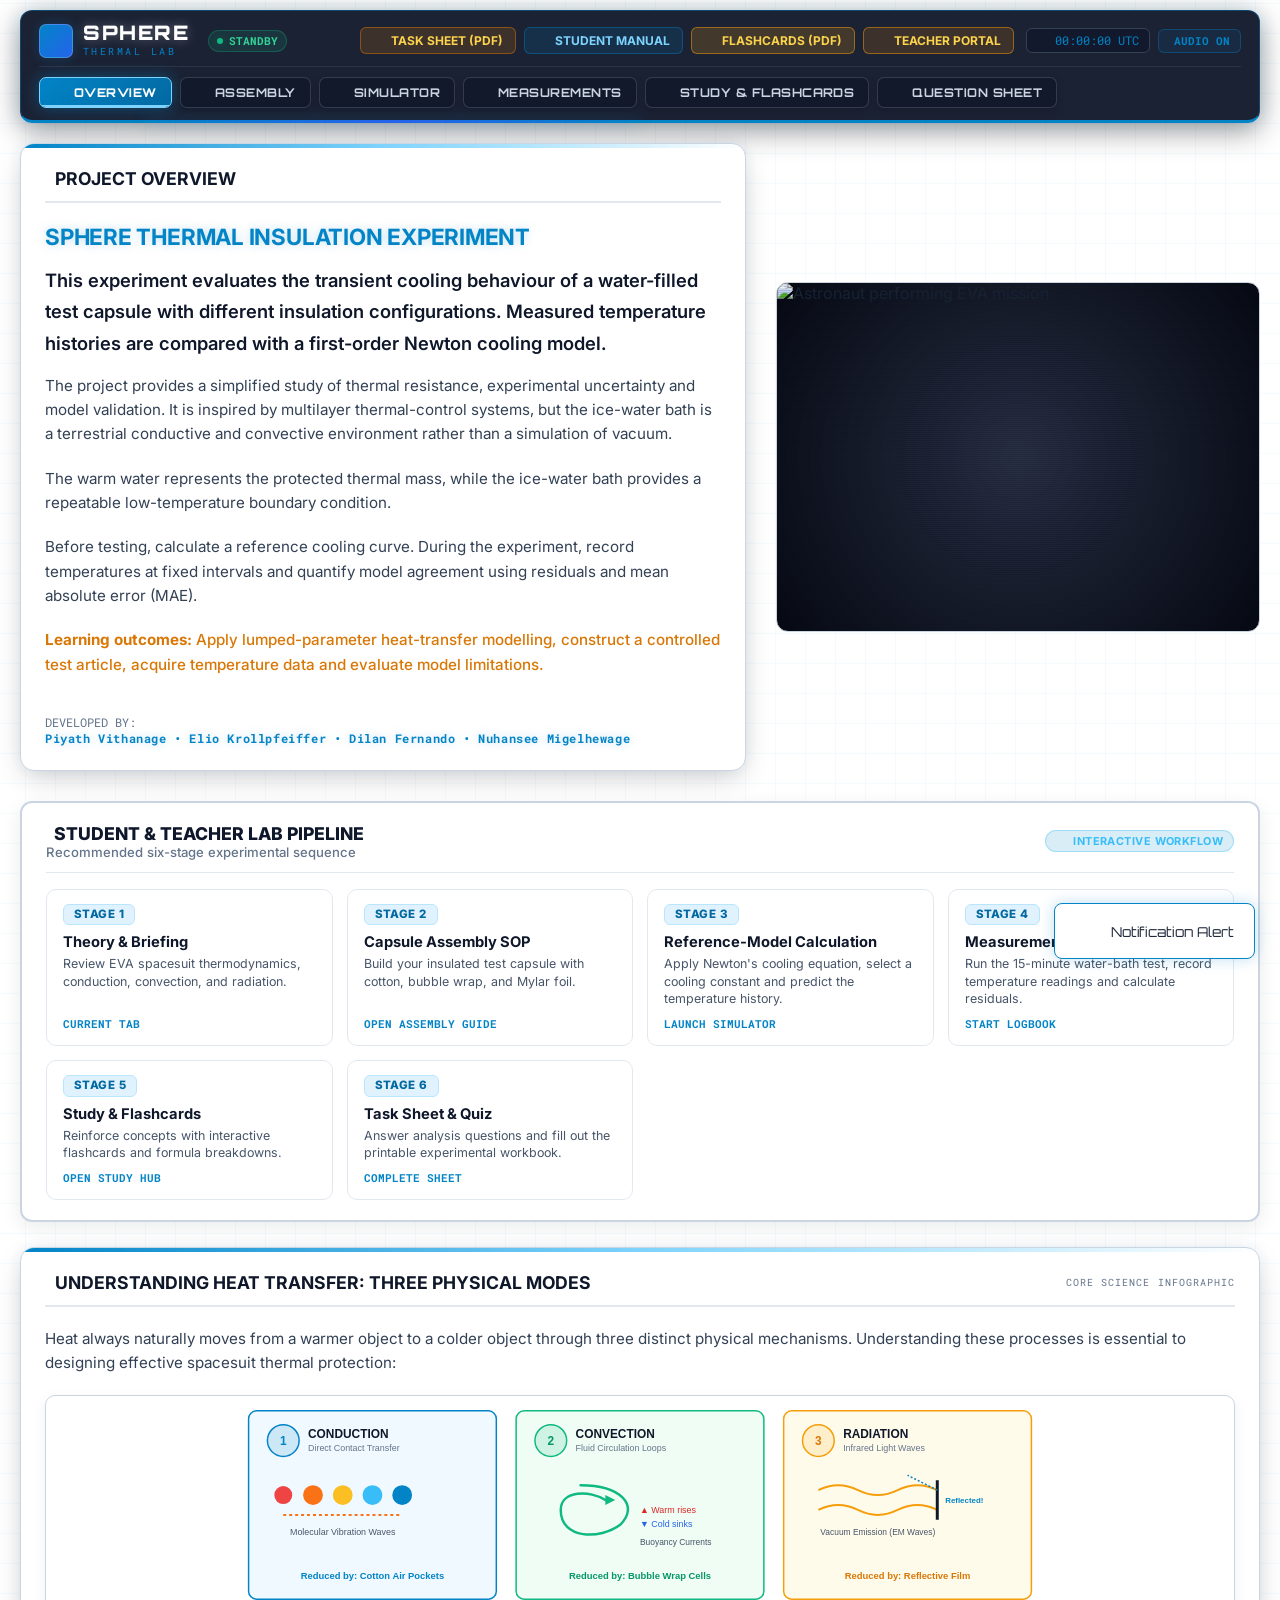
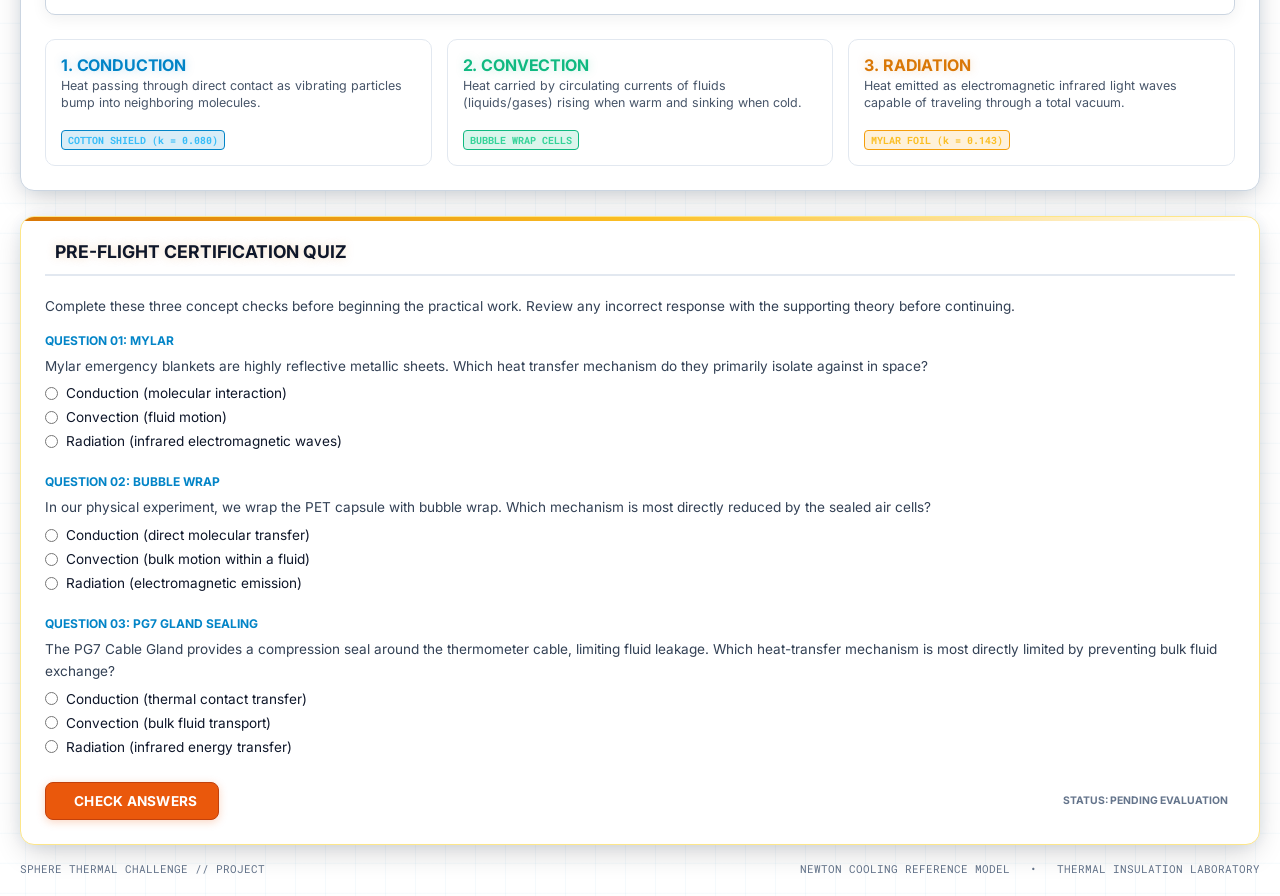
==== index.html @ 977c1010 "Update application functionality and supporting code" ====
<!DOCTYPE html>
<html lang="en-GB">

<head>
  <meta charset="UTF-8">
  <meta name="viewport" content="width=device-width, initial-scale=1.0">
  <title>SPHERE | Thermal Insulation Laboratory</title>
  <!-- SEO & Description -->
  <meta name="description"
    content="Interactive thermal-insulation laboratory for undergraduate engineering education, combining Newton cooling predictions with experimental temperature measurements.">
  <!-- Stylesheets -->
  <link rel="stylesheet" href="styles.css">
  <!-- KaTeX for Beautiful Math Formula Rendering -->
  <link rel="stylesheet" href="https://cdn.jsdelivr.net/npm/katex@0.16.9/dist/katex.min.css">
  <script defer src="https://cdn.jsdelivr.net/npm/katex@0.16.9/dist/katex.min.js"></script>
  <script defer src="https://cdn.jsdelivr.net/npm/katex@0.16.9/dist/contrib/auto-render.min.js"></script>
  <script defer src="katex-init.js"></script>
  <!-- Chart.js CDN -->
  <script src="https://cdn.jsdelivr.net/npm/chart.js"></script>
  <!-- Lucide Icons CDN -->
  <script src="https://unpkg.com/lucide@latest"></script>
</head>

<body>

  <!-- Master Telemetry HUD Wrapper -->
  <div class="hud-wrapper">

    <!-- Master Compact Command Header -->
    <header class="hud-header compact-hud-header">
      <!-- Top Row: Brand, Telemetry Status, Deliverables Hub, Audio & Live Clock -->
      <div class="hud-header-top">
        <div class="logo-container">
          <div class="logo-icon">
            <i data-lucide="rocket"></i>
          </div>
          <div class="logo-text">
            <h1>SPHERE</h1>
            <span>THERMAL LAB</span>
          </div>
          <div class="header-status-pill">
            <span class="ticker-status-dot" id="system-status-dot"></span>
            <span id="system-status-text" class="status-live-text">STANDBY</span>
          </div>
        </div>

        <div class="header-utilities">
          <!-- Deliverables Quick Hub -->
          <div class="deliverables-hub">
            <a href="student_task_sheet.html" target="_blank" rel="noopener" class="deliverable-btn deliverable-btn-task" title="Open two-page laboratory worksheet">
              <i data-lucide="file-spreadsheet" style="width: 12px; height: 12px;"></i> TASK SHEET (PDF)
            </a>
            <a href="student_manual.html" target="_blank" rel="noopener" class="deliverable-btn deliverable-btn-student" title="Open student laboratory manual">
              <i data-lucide="book-open" style="width: 12px; height: 12px;"></i> STUDENT MANUAL
            </a>
            <a href="flashcards.html" target="_blank" rel="noopener" class="deliverable-btn deliverable-btn-flashcards" title="Open printable revision cards">
              <i data-lucide="layers" style="width: 12px; height: 12px;"></i> FLASHCARDS (PDF)
            </a>
            <button type="button" class="deliverable-btn deliverable-btn-teacher top-portal-btn" data-target="admin" title="Open Teacher Portal">
              <i data-lucide="shield-alert" style="width: 12px; height: 12px;"></i> TEACHER PORTAL
            </button>
          </div>

          <!-- Clock & Audio -->
          <div class="header-telemetry-tools">
            <div class="clock-ticker">
              <i data-lucide="clock" style="width: 12px; height: 12px; color: var(--cyan);"></i>
              <span id="live-wall-clock">00:00:00 UTC</span>
            </div>
            <button id="btn-toggle-audio" type="button" class="btn-audio-compact" title="Toggle interface audio">
              <span id="audio-icon"><i data-lucide="volume-2" style="width: 12px; height: 12px;"></i></span>
              <span id="audio-status-text">AUDIO ON</span>
            </button>
          </div>
        </div>
      </div>

      <!-- Bottom Row: Compact Navigation Tabs -->
      <button class="mobile-menu-toggle" id="mobile-menu-toggle" type="button"
        aria-controls="hud-nav-tabs" aria-expanded="false">
        <span class="mobile-menu-toggle-label">
          <i data-lucide="menu"></i>
          MENU
        </span>
        <span class="mobile-menu-current" id="mobile-menu-current">OVERVIEW</span>
        <i class="mobile-menu-chevron" data-lucide="chevron-down"></i>
      </button>
      <nav class="hud-nav compact-nav" id="hud-nav-tabs" aria-label="Main menu">
        <button type="button" class="nav-tab active" data-target="briefing">
          <i data-lucide="info"></i> OVERVIEW
        </button>
        <button type="button" class="nav-tab" data-target="assembly">
          <i data-lucide="settings"></i> ASSEMBLY
        </button>
        <button type="button" class="nav-tab" data-target="simulator">
          <i data-lucide="cpu"></i> SIMULATOR
        </button>
        <button type="button" class="nav-tab" data-target="telemetry" aria-label="Open Measurements section">
          <i data-lucide="activity"></i> MEASUREMENTS
        </button>
        <button type="button" class="nav-tab" data-target="study">
          <i data-lucide="book-open"></i> STUDY &amp; FLASHCARDS
        </button>
        <button type="button" class="nav-tab" data-target="questions">
          <i data-lucide="help-circle"></i> QUESTION SHEET
        </button>
      </nav>
    </header>

    <!-- 2. MAIN ACTIVE PORT VIEWPORT -->
    <main class="hud-grid">

      <!-- ==================== TAB 1: MISSION BRIEFING ==================== -->
      <section id="briefing" class="view-section active">
        <div class="briefing-hero">
          <div class="hud-panel">
            <div class="panel-header">
              <span class="panel-title"><i data-lucide="terminal"></i> PROJECT OVERVIEW</span>
            </div>

            <h2 class="glow-cyan" style="margin-bottom:15px;font-size:1.4rem;">
              SPHERE THERMAL INSULATION EXPERIMENT
            </h2>

            <p class="briefing-lead">
              This experiment evaluates the transient cooling behaviour of a water-filled test capsule with different
              insulation configurations. Measured temperature histories are compared with a first-order Newton cooling
              model.
            </p>

            <p class="briefing-text">
              The project provides a simplified study of thermal resistance, experimental uncertainty and model
              validation. It is inspired by multilayer thermal-control systems, but the ice-water bath is a terrestrial
              conductive and convective environment rather than a simulation of vacuum.
            </p>

            <p class="briefing-text">
              The warm water represents the protected thermal mass, while the ice-water bath provides a repeatable
              low-temperature boundary condition.
            </p>

            <p class="briefing-text">
              Before testing, calculate a reference cooling curve. During the experiment, record temperatures at fixed
              intervals and quantify model agreement using residuals and mean absolute error (MAE).
            </p>

            <p class="briefing-text" style="color:var(--orange);font-weight:500;">
              <i data-lucide="arrow-right" style="vertical-align:middle;width:16px;height:16px;"></i>
              <strong>Learning outcomes:</strong> Apply lumped-parameter heat-transfer modelling, construct a controlled
              test article, acquire temperature data and evaluate model limitations.
            </p>

            <div
              style="margin-top: 15px; padding-top: 15px; border-top: 1px dashed rgba(255,255,255,0.08); font-family: var(--font-mono); font-size: 0.75rem; color: var(--text-dimmed);">
              DEVELOPED BY:<br>
              <span class="glow-cyan" style="font-weight: bold; letter-spacing: 0.05em;">Piyath Vithanage • Elio
                Krollpfeiffer • Dilan Fernando • Nuhansee Migelhewage</span>
            </div>
          </div>

          <!-- Mission Hero Image -->
          <div class="space-suit-visualizer">

            <img src="images/astronaut.png" alt="Astronaut performing EVA mission" class="hero-astronaut">

          </div>


        </div> <!-- ENDE briefing-hero -->

        <!-- 6-STAGE INTERACTIVE LAB WORKFLOW PIPELINE -->
        <div class="lab-workflow-container">
          <div class="workflow-header">
            <div>
              <div class="workflow-title"><i data-lucide="map"></i> STUDENT &amp; TEACHER LAB PIPELINE</div>
              <div class="workflow-subtitle">Recommended six-stage experimental sequence</div>
            </div>
            <div style="display: flex; gap: 8px; align-items: center;">
              <span class="meta-pill meta-pill-blue"><i data-lucide="check" style="width: 12px; height: 12px;"></i> INTERACTIVE WORKFLOW</span>
            </div>
          </div>

          <div class="workflow-grid">
            <!-- Step 1 -->
            <div class="workflow-step-card workflow-nav-btn" data-target="briefing">
              <div>
                <div class="step-card-top">
                  <span class="workflow-stage-pill">STAGE 1</span>
                  <span class="step-icon"><i data-lucide="info"></i></span>
                </div>
                <div class="step-title">Theory &amp; Briefing</div>
                <div class="step-desc">Review EVA spacesuit thermodynamics, conduction, convection, and radiation.</div>
              </div>
              <div class="step-action-tag">CURRENT TAB <i data-lucide="arrow-right" style="width: 12px; height: 12px;"></i></div>
            </div>

            <!-- Step 2 -->
            <div class="workflow-step-card workflow-nav-btn" data-target="assembly">
              <div>
                <div class="step-card-top">
                  <span class="workflow-stage-pill">STAGE 2</span>
                  <span class="step-icon"><i data-lucide="settings"></i></span>
                </div>
                <div class="step-title">Capsule Assembly SOP</div>
                <div class="step-desc">Build your insulated test capsule with cotton, bubble wrap, and Mylar foil.</div>
              </div>
              <div class="step-action-tag">OPEN ASSEMBLY GUIDE <i data-lucide="arrow-right" style="width: 12px; height: 12px;"></i></div>
            </div>

            <!-- Step 3 -->
            <div class="workflow-step-card workflow-nav-btn" data-target="simulator">
              <div>
                <div class="step-card-top">
                  <span class="workflow-stage-pill">STAGE 3</span>
                  <span class="step-icon"><i data-lucide="cpu"></i></span>
                </div>
                <div class="step-title">Reference-Model Calculation</div>
                <div class="step-desc">Apply Newton's cooling equation, select a cooling constant and predict the temperature history.</div>
              </div>
              <div class="step-action-tag">LAUNCH SIMULATOR <i data-lucide="arrow-right" style="width: 12px; height: 12px;"></i></div>
            </div>

            <!-- Step 4 -->
            <div class="workflow-step-card workflow-nav-btn" data-target="telemetry">
              <div>
                <div class="step-card-top">
                  <span class="workflow-stage-pill">STAGE 4</span>
                  <span class="step-icon"><i data-lucide="activity"></i></span>
                </div>
                <div class="step-title">Measurement &amp; Timing</div>
                <div class="step-desc">Run the 15-minute water-bath test, record temperature readings and calculate residuals.</div>
              </div>
              <div class="step-action-tag">START LOGBOOK <i data-lucide="arrow-right" style="width: 12px; height: 12px;"></i></div>
            </div>

            <!-- Step 5 -->
            <div class="workflow-step-card workflow-nav-btn" data-target="study">
              <div>
                <div class="step-card-top">
                  <span class="workflow-stage-pill">STAGE 5</span>
                  <span class="step-icon"><i data-lucide="book-open"></i></span>
                </div>
                <div class="step-title">Study &amp; Flashcards</div>
                <div class="step-desc">Reinforce concepts with interactive flashcards and formula breakdowns.</div>
              </div>
              <div class="step-action-tag">OPEN STUDY HUB <i data-lucide="arrow-right" style="width: 12px; height: 12px;"></i></div>
            </div>

            <!-- Step 6 -->
            <div class="workflow-step-card workflow-nav-btn" data-target="questions">
              <div>
                <div class="step-card-top">
                  <span class="workflow-stage-pill">STAGE 6</span>
                  <span class="step-icon"><i data-lucide="help-circle"></i></span>
                </div>
                <div class="step-title">Task Sheet &amp; Quiz</div>
                <div class="step-desc">Answer analysis questions and fill out the printable experimental workbook.</div>
              </div>
              <div class="step-action-tag">COMPLETE SHEET <i data-lucide="arrow-right" style="width: 12px; height: 12px;"></i></div>
            </div>
          </div>
        </div>

          <!-- Heat Transfer Introduction with Visual Infographic -->
          <div class="hud-panel" style="margin-top:25px;">
            <div class="panel-header">
              <span class="panel-title">
                <i data-lucide="flame"></i>
                UNDERSTANDING HEAT TRANSFER: THREE PHYSICAL MODES
              </span>
              <span class="panel-meta">
                CORE SCIENCE INFOGRAPHIC
              </span>
            </div>

            <p class="briefing-text">
              Heat always naturally moves from a warmer object to a colder object through three distinct physical mechanisms. Understanding these processes is essential to designing effective spacesuit thermal protection:
            </p>

            <!-- Interactive Heat Transfer SVG Visual Guide -->
            <div style="text-align: center; margin: 20px 0;">
              <svg viewBox="0 0 820 220" style="background: #ffffff; border: 1.5px solid #cbd5e1; border-radius: 10px; width: 100%; height: auto; max-height: 220px; box-shadow: 0 4px 15px rgba(0,0,0,0.06);">
                <!-- Conduction Section -->
                <rect x="15" y="15" width="250" height="190" rx="8" fill="#f0f9ff" stroke="#0284c7" stroke-width="1.5"/>
                <circle cx="50" cy="45" r="16" fill="rgba(2, 132, 199, 0.15)" stroke="#0284c7" stroke-width="1.5"/>
                <text x="50" y="49" text-anchor="middle" font-size="12" font-family="sans-serif" font-weight="bold" fill="#0284c7">1</text>
                <text x="75" y="42" font-size="12" font-family="sans-serif" font-weight="bold" fill="#0f172a">CONDUCTION</text>
                <text x="75" y="56" font-size="9" font-family="sans-serif" fill="#64748b">Direct Contact Transfer</text>
                
                <!-- Conduction Particle Graphic -->
                <g transform="translate(30, 80)">
                  <circle cx="20" cy="20" r="10" fill="#ef4444"><animate attributeName="r" values="9;11;9" dur="1s" repeatCount="indefinite"/></circle>
                  <circle cx="50" cy="20" r="10" fill="#f97316"/>
                  <circle cx="80" cy="20" r="10" fill="#fbbf24"/>
                  <circle cx="110" cy="20" r="10" fill="#38bdf8"/>
                  <circle cx="140" cy="20" r="10" fill="#0284c7"/>
                  <path d="M 20 40 L 140 40" stroke="#f97316" stroke-width="2" marker-end="url(#arrow)" stroke-dasharray="3,3"/>
                  <text x="80" y="60" text-anchor="middle" font-size="9" font-family="sans-serif" fill="#475569">Molecular Vibration Waves</text>
                </g>
                <text x="140" y="185" text-anchor="middle" font-size="9.5" font-family="sans-serif" font-weight="bold" fill="#0284c7">Reduced by: Cotton Air Pockets</text>

                <!-- Convection Section -->
                <rect x="285" y="15" width="250" height="190" rx="8" fill="#f0fdf4" stroke="#10b981" stroke-width="1.5"/>
                <circle cx="320" cy="45" r="16" fill="rgba(16, 185, 129, 0.15)" stroke="#10b981" stroke-width="1.5"/>
                <text x="320" y="49" text-anchor="middle" font-size="12" font-family="sans-serif" font-weight="bold" fill="#059669">2</text>
                <text x="345" y="42" font-size="12" font-family="sans-serif" font-weight="bold" fill="#0f172a">CONVECTION</text>
                <text x="345" y="56" font-size="9" font-family="sans-serif" fill="#64748b">Fluid Circulation Loops</text>
                
                <!-- Convection Swirl Graphic -->
                <g transform="translate(300, 80)">
                  <path d="M 50 10 C 90 10, 110 30, 90 50 C 70 65, 30 65, 30 35 C 30 15, 60 15, 75 25" fill="none" stroke="#10b981" stroke-width="2.5" stroke-linecap="round"/>
                  <polygon points="75,20 85,25 75,30" fill="#10b981"/>
                  <text x="110" y="38" font-size="9" font-family="sans-serif" fill="#dc2626">▲ Warm rises</text>
                  <text x="110" y="52" font-size="9" font-family="sans-serif" fill="#2563eb">▼ Cold sinks</text>
                  <text x="110" y="70" font-size="8.5" font-family="sans-serif" fill="#475569">Buoyancy Currents</text>
                </g>
                <text x="410" y="185" text-anchor="middle" font-size="9.5" font-family="sans-serif" font-weight="bold" fill="#059669">Reduced by: Bubble Wrap Cells</text>

                <!-- Radiation Section -->
                <rect x="555" y="15" width="250" height="190" rx="8" fill="#fffbeb" stroke="#f59e0b" stroke-width="1.5"/>
                <circle cx="590" cy="45" r="16" fill="rgba(245, 158, 11, 0.15)" stroke="#f59e0b" stroke-width="1.5"/>
                <text x="590" y="49" text-anchor="middle" font-size="12" font-family="sans-serif" font-weight="bold" fill="#d97706">3</text>
                <text x="615" y="42" font-size="12" font-family="sans-serif" font-weight="bold" fill="#0f172a">RADIATION</text>
                <text x="615" y="56" font-size="9" font-family="sans-serif" fill="#64748b">Infrared Light Waves</text>
                
                <!-- Radiation Ray Graphic -->
                <g transform="translate(570, 80)">
                  <path d="M 20 15 Q 40 5, 60 15 T 100 15 T 140 15" fill="none" stroke="#f59e0b" stroke-width="2"/>
                  <path d="M 20 35 Q 40 25, 60 35 T 100 35 T 140 35" fill="none" stroke="#f59e0b" stroke-width="2"/>
                  <line x1="140" y1="5" x2="140" y2="45" stroke="#0f172a" stroke-width="3"/>
                  <path d="M 140 15 L 110 0" stroke="#0284c7" stroke-width="1.5" stroke-dasharray="2,2"/>
                  <text x="148" y="28" font-size="8" font-family="sans-serif" fill="#0284c7" font-weight="bold">Reflected!</text>
                  <text x="80" y="60" text-anchor="middle" font-size="8.5" font-family="sans-serif" fill="#475569">Vacuum Emission (EM Waves)</text>
                </g>
                <text x="680" y="185" text-anchor="middle" font-size="9.5" font-family="sans-serif" font-weight="bold" fill="#d97706">Reduced by: Reflective Film</text>
              </svg>
            </div>

            <div class="sim-stats-container" style="grid-template-columns:repeat(auto-fit, minmax(220px, 1fr));gap:15px;margin-top:15px;">
              <div class="sim-stat-box" style="text-align:left;">
                <h4 class="glow-cyan"><i data-lucide="flame" style="width:14px;height:14px;vertical-align:middle;"></i> 1. CONDUCTION</h4>
                <p class="step-desc">Heat passing through direct contact as vibrating particles bump into neighboring molecules.</p>
                <span class="step-badge" style="background:rgba(2,132,199,0.15);color:#38bdf8;border-color:#0284c7;">COTTON SHIELD (k = 0.080)</span>
              </div>

              <div class="sim-stat-box" style="text-align:left;">
                <h4 class="glow-green"><i data-lucide="wind" style="width:14px;height:14px;vertical-align:middle;"></i> 2. CONVECTION</h4>
                <p class="step-desc">Heat carried by circulating currents of fluids (liquids/gases) rising when warm and sinking when cold.</p>
                <span class="step-badge" style="background:rgba(16,185,129,0.15);color:#34d399;border-color:#10b981;">BUBBLE WRAP CELLS</span>
              </div>

              <div class="sim-stat-box" style="text-align:left;">
                <h4 class="glow-orange"><i data-lucide="sun" style="width:14px;height:14px;vertical-align:middle;"></i> 3. RADIATION</h4>
                <p class="step-desc">Heat emitted as electromagnetic infrared light waves capable of traveling through a total vacuum.</p>
                <span class="step-badge" style="background:rgba(245,158,11,0.15);color:#fbbf24;border-color:#f59e0b;">MYLAR FOIL (k = 0.143)</span>
              </div>
            </div>
          </div>

          <div class="hud-panel panel-orange" style="margin-top: 25px;">
            <div class="panel-header">
              <span class="panel-title glow-orange"><i data-lucide="award"></i> PRE-FLIGHT CERTIFICATION QUIZ</span>
            </div>
            <p class="briefing-text" style="font-size: 0.85rem; margin-bottom: 15px;">
              Complete these three concept checks before beginning the practical work. Review any incorrect response
              with the supporting theory before continuing.
            </p>

            <div class="quiz-container">
              <!-- Q1 -->
              <div class="form-group"
                style="border-bottom: 1px dashed rgba(255,255,255,0.06); padding-bottom: 12px; margin-bottom: 12px;">
                <label class="form-label" style="font-size: 0.75rem; color: var(--cyan);">QUESTION 01: MYLAR</label>
                <p class="briefing-text" style="font-size: 0.85rem; margin-bottom: 8px;">Mylar emergency blankets are
                  highly reflective metallic sheets. Which heat transfer mechanism do they primarily isolate against in
                  space?</p>
                <div
                  style="display: grid; grid-template-columns: 1fr; gap: 8px; font-family: var(--font-sans); font-size: 0.85rem;">
                  <label style="display: flex; align-items: center; gap: 8px; cursor: pointer;"><input type="radio"
                      name="preflight-q1" value="conduction"> Conduction (molecular interaction)</label>
                  <label style="display: flex; align-items: center; gap: 8px; cursor: pointer;"><input type="radio"
                      name="preflight-q1" value="convection"> Convection (fluid motion)</label>
                  <label style="display: flex; align-items: center; gap: 8px; cursor: pointer;"><input type="radio"
                      name="preflight-q1" value="radiation"> Radiation (infrared electromagnetic waves)</label>
                </div>
              </div>
              <!-- Q2 -->
              <div class="form-group"
                style="border-bottom: 1px dashed rgba(255,255,255,0.06); padding-bottom: 12px; margin-bottom: 12px;">
                <label class="form-label" style="font-size: 0.75rem; color: var(--cyan);">QUESTION 02: BUBBLE
                  WRAP</label>
                <p class="briefing-text" style="font-size: 0.85rem; margin-bottom: 8px;">In our physical experiment, we
                  wrap the PET capsule with bubble wrap. Which mechanism is most directly reduced by the sealed air cells?</p>
                <div
                  style="display: grid; grid-template-columns: 1fr; gap: 8px; font-family: var(--font-sans); font-size: 0.85rem;">
                  <label style="display: flex; align-items: center; gap: 8px; cursor: pointer;"><input type="radio"
                      name="preflight-q2" value="conduction"> Conduction (direct molecular transfer)</label>
                  <label style="display: flex; align-items: center; gap: 8px; cursor: pointer;"><input type="radio"
                      name="preflight-q2" value="convection"> Convection (bulk motion within a fluid)</label>
                  <label style="display: flex; align-items: center; gap: 8px; cursor: pointer;"><input type="radio"
                      name="preflight-q2" value="radiation"> Radiation (electromagnetic emission)</label>
                </div>
              </div>
              <!-- Q3 -->
              <div class="form-group" style="padding-bottom: 12px; margin-bottom: 12px;">
                <label class="form-label" style="font-size: 0.75rem; color: var(--cyan);">QUESTION 03: PG7 GLAND
                  SEALING</label>
                <p class="briefing-text" style="font-size: 0.85rem; margin-bottom: 8px;">The PG7 Cable Gland provides a
                  compression seal around the thermometer cable, limiting fluid leakage.
                  Which heat-transfer mechanism is most directly limited by preventing bulk fluid exchange?</p>
                <div
                  style="display: grid; grid-template-columns: 1fr; gap: 8px; font-family: var(--font-sans); font-size: 0.85rem;">
                  <label style="display: flex; align-items: center; gap: 8px; cursor: pointer;"><input type="radio"
                      name="preflight-q3" value="conduction"> Conduction (thermal contact transfer)</label>
                  <label style="display: flex; align-items: center; gap: 8px; cursor: pointer;"><input type="radio"
                      name="preflight-q3" value="convection"> Convection (bulk fluid transport)</label>
                  <label style="display: flex; align-items: center; gap: 8px; cursor: pointer;"><input type="radio"
                      name="preflight-q3" value="radiation"> Radiation (infrared energy transfer)</label>
                </div>
              </div>
            </div>

            <div
              style="margin-top: 15px; display: flex; align-items: center; justify-content: space-between; gap: 15px; flex-wrap: wrap;">
              <button type="button" class="btn-hud btn-orange" id="btn-submit-quiz" style="width: auto;">
                <i data-lucide="shield-check"></i> CHECK ANSWERS
              </button>
              <div id="quiz-status-badge" class="step-badge"
                style="background: rgba(255,255,255,0.02); color: var(--text-dimmed); border-color: rgba(255,255,255,0.06); font-family: var(--font-sans); margin-top: 0;">
                STATUS: PENDING EVALUATION</div>
            </div>
          </div>
      </section>

      <!-- ==================== TAB 2: ASSEMBLY MANUAL ==================== -->
      <section id="assembly" class="view-section">
        <div class="hud-panel">
          <div class="panel-header">
            <span class="panel-title"><i data-lucide="book-open"></i> EXPERIMENT SETUP &amp; HARDWARE SCHEMATIC</span>
            <span class="panel-meta">LABORATORY PROCEDURE</span>
          </div>

          <h2 class="glow-cyan" style="margin-bottom: 20px; font-size: 1.4rem;">HOW TO BUILD YOUR INSULATED CAPSULE</h2>
          <p class="briefing-text" style="margin-bottom: 25px;">
            Follow the illustrated procedure to assemble and leak-test the capsule. The water bath provides a controlled
            terrestrial boundary condition; it does not reproduce the radiative environment of space.
          </p>

          <!-- VISUAL HARDWARE ANATOMY SCHEMATIC (Pixel-Perfect Alignment & Correct Naming) -->
          <div class="visual-guide-box" style="background: #ffffff; border: 2px solid #0284c7; border-radius: 12px; padding: 24px; margin-bottom: 30px; box-shadow: 0 4px 20px rgba(2, 132, 199, 0.08);">
            <div class="visual-guide-header" style="border-bottom: 1px solid #e2e8f0; padding-bottom: 12px; margin-bottom: 16px;">
              <span class="visual-guide-title" style="color: #0369a1; font-size: 0.95rem; font-weight: 800;"><i data-lucide="cpu"></i> VISUAL GUIDE: CAPSULE CROSS-SECTION &amp; HARDWARE ANATOMY</span>
              <span class="visual-guide-badge" style="background: #e0f2fe; color: #0284c7; border-color: #bae6fd; font-weight: 800;">DIAGRAM 1.0</span>
            </div>

            <svg viewBox="0 0 880 370" style="width: 100%; height: auto; max-height: 370px; background: #ffffff; border: 1.5px solid #cbd5e1; border-radius: 8px; display: block; margin: 0 auto;">
              <!-- Outer Ice Bath Basin (Cold Space Sink) -->
              <rect x="20" y="15" width="840" height="340" rx="10" fill="#f0f9ff" stroke="#0284c7" stroke-width="1.8"/>
              <text x="35" y="38" fill="#0369a1" font-family="sans-serif" font-size="11" font-weight="bold" letter-spacing="0.5">EXTERNAL ENVIRONMENT: 0.0°C ICE BATH SINK (T_env = 0.0°C)</text>

              <!-- Outer Thermal Protection System (TPS Wrap) -->
              <rect x="355" y="98" width="170" height="200" rx="12" fill="#fffbeb" stroke="#f59e0b" stroke-width="2" stroke-dasharray="5,3"/>

              <!-- PET Jar Chamber Body -->
              <rect x="370" y="105" width="140" height="190" rx="8" fill="#ffffff" stroke="#0284c7" stroke-width="2.5"/>

              <!-- Hot Water Core Fill (100 mL at 80.0°C) -->
              <rect x="378" y="135" width="124" height="152" rx="5" fill="rgba(239, 68, 68, 0.12)" stroke="#fca5a5" stroke-width="1.2"/>
              <line x1="378" y1="135" x2="502" y2="135" stroke="#ef4444" stroke-width="1.5"/>
              <text x="440" y="162" fill="#dc2626" font-family="sans-serif" font-size="10.5" font-weight="bold" text-anchor="middle">HOT WATER CORE</text>
              <text x="440" y="176" fill="#ef4444" font-family="sans-serif" font-size="9" font-weight="bold" text-anchor="middle">100 mL (T_0 = 80.0°C)</text>

              <!-- Airtight Threaded Jar Lid -->
              <rect x="364" y="85" width="152" height="22" rx="4" fill="#0f172a" stroke="#334155" stroke-width="2"/>

              <!-- PG7 Waterproof Cable Gland -->
              <rect x="425" y="52" width="30" height="34" rx="4" fill="#0f172a" stroke="#d97706" stroke-width="2"/>
              <circle cx="440" cy="68" r="5" fill="#10b981"/>

              <!-- Sensor Lead Wire -->
              <path d="M 440 15 L 440 52" stroke="#d97706" stroke-width="3" fill="none"/>
              <path d="M 440 85 L 440 220" stroke="#d97706" stroke-width="3" fill="none"/>

              <!-- Stainless-steel thermometer probe tip -->
              <rect x="432" y="220" width="16" height="32" rx="3" fill="#475569" stroke="#0f172a" stroke-width="2"/>
              <circle cx="440" cy="236" r="3" fill="#10b981"/>

              <!-- ================= LEFT CALLOUTS (text-anchor="end") ================= -->
              <!-- 1. PG7 Cable Gland -->
              <text x="250" y="64" fill="#0f172a" font-family="sans-serif" font-size="11" font-weight="bold" text-anchor="end">PG7 Cable Gland</text>
              <text x="250" y="78" fill="#475569" font-family="sans-serif" font-size="9" text-anchor="end">Watertight rubber compression seal</text>
              <line x1="260" y1="68" x2="425" y2="68" stroke="#0284c7" stroke-width="1.5" stroke-dasharray="3,3"/>
              <circle cx="425" cy="68" r="3.5" fill="#0284c7"/>

              <!-- 2. Threaded Jar Lid -->
              <text x="250" y="124" fill="#0f172a" font-family="sans-serif" font-size="11" font-weight="bold" text-anchor="end">Threaded Capsule Lid</text>
              <text x="250" y="138" fill="#475569" font-family="sans-serif" font-size="9" text-anchor="end">Airtight mechanical closure</text>
              <line x1="260" y1="96" x2="364" y2="96" stroke="#0f172a" stroke-width="1.5" stroke-dasharray="3,3"/>
              <circle cx="364" cy="96" r="3.5" fill="#0f172a"/>

              <!-- 3. Thermal Insulation Wrap (TPS) -->
              <text x="250" y="194" fill="#0f172a" font-family="sans-serif" font-size="11" font-weight="bold" text-anchor="end">Thermal Insulation Wrap (TPS)</text>
              <text x="250" y="208" fill="#475569" font-family="sans-serif" font-size="9" text-anchor="end">Cotton + Bubble + Mylar barrier</text>
              <line x1="260" y1="198" x2="355" y2="198" stroke="#f59e0b" stroke-width="1.5" stroke-dasharray="3,3"/>
              <circle cx="355" cy="198" r="3.5" fill="#f59e0b"/>

              <!-- 4. Hot Core Liquid -->
              <text x="250" y="264" fill="#0f172a" font-family="sans-serif" font-size="11" font-weight="bold" text-anchor="end">Hot Water Core (100 mL)</text>
              <text x="250" y="278" fill="#475569" font-family="sans-serif" font-size="9" text-anchor="end">Initial thermal mass at 80.0°C</text>
              <line x1="260" y1="268" x2="378" y2="268" stroke="#ef4444" stroke-width="1.5" stroke-dasharray="3,3"/>
              <circle cx="378" cy="268" r="3.5" fill="#ef4444"/>

              <!-- ================= RIGHT CALLOUTS (text-anchor="start") ================= -->
              <!-- 1. Digital thermometer -->
              <text x="630" y="44" fill="#0f172a" font-family="sans-serif" font-size="11" font-weight="bold" text-anchor="start">Digital Thermometer</text>
              <text x="630" y="58" fill="#475569" font-family="sans-serif" font-size="9" text-anchor="start">Direct temperature readout</text>
              <line x1="440" y1="36" x2="620" y2="36" stroke="#d97706" stroke-width="1.5" stroke-dasharray="3,3"/>
              <circle cx="440" cy="36" r="3.5" fill="#d97706"/>

              <!-- 2. PET Capsule Outer Shell -->
              <text x="630" y="124" fill="#0f172a" font-family="sans-serif" font-size="11" font-weight="bold" text-anchor="start">PET Capsule Shell</text>
              <text x="630" y="138" fill="#475569" font-family="sans-serif" font-size="9" text-anchor="start">100 mL transparent test chamber</text>
              <line x1="510" y1="128" x2="620" y2="128" stroke="#0284c7" stroke-width="1.5" stroke-dasharray="3,3"/>
              <circle cx="510" cy="128" r="3.5" fill="#0284c7"/>

              <!-- 3. Centered Probe Sensor Tip -->
              <text x="630" y="234" fill="#0f172a" font-family="sans-serif" font-size="11" font-weight="bold" text-anchor="start">Centred Thermometer Probe</text>
              <text x="630" y="248" fill="#475569" font-family="sans-serif" font-size="9" text-anchor="start">Suspended in liquid (±0.5°C accuracy)</text>
              <line x1="448" y1="236" x2="620" y2="236" stroke="#10b981" stroke-width="1.5" stroke-dasharray="3,3"/>
              <circle cx="448" cy="236" r="3.5" fill="#10b981"/>

              <!-- 4. Ice Bath Cold Sink -->
              <text x="630" y="304" fill="#0f172a" font-family="sans-serif" font-size="11" font-weight="bold" text-anchor="start">Ice-Water Bath</text>
              <text x="630" y="318" fill="#475569" font-family="sans-serif" font-size="9" text-anchor="start">Controlled low-temperature boundary</text>
              <line x1="530" y1="308" x2="620" y2="308" stroke="#0284c7" stroke-width="1.5" stroke-dasharray="3,3"/>
              <circle cx="530" cy="308" r="3.5" fill="#0284c7"/>
            </svg>

            <!-- Visual Legend Badges -->
            <div class="visual-legend-grid" style="margin-top: 15px;">
              <div class="visual-legend-item" style="background: #ffffff; border-color: #e2e8f0; color: #0f172a;">
                <span class="visual-legend-dot" style="background: #ef4444;"></span>
                <span>Water Core: $T_0 = 80.0^\circ\text{C}$ Target</span>
              </div>
              <div class="visual-legend-item" style="background: #ffffff; border-color: #e2e8f0; color: #0f172a;">
                <span class="visual-legend-dot" style="background: #0284c7;"></span>
                <span>Ice Bath Sink: $T_{\text{env}} = 0.0^\circ\text{C}$</span>
              </div>
              <div class="visual-legend-item" style="background: #ffffff; border-color: #e2e8f0; color: #0f172a;">
                <span class="visual-legend-dot" style="background: #f59e0b;"></span>
                <span>PG7 Gland: Compression Cable Seal</span>
              </div>
              <div class="visual-legend-item" style="background: #ffffff; border-color: #e2e8f0; color: #0f172a;">
                <span class="visual-legend-dot" style="background: #10b981;"></span>
                <span>Thermometer: verify stated instrument accuracy</span>
              </div>
            </div>
          </div>

          <!-- 4-STEP ILLUSTRATED WORKFLOW -->
          <div class="hardware-step-grid">
            <!-- Step 1 -->
            <div class="step-card">
              <div class="step-number">01</div>
              <div class="step-content">
                <h3 class="step-title">PREPARE THE WATER CONTAINER</h3>
                <p class="step-desc">
                  Add $100\text{ mL}$ of water at $80^\circ\text{C}$ using suitable heat-resistant handling equipment.</p>
                <span class="step-badge">$100\text{ mL}$ PET CORE // $80^\circ\text{C}$ TARGET</span>
              </div>
            </div>

            <!-- Step 2 -->
            <div class="step-card">
              <div class="step-number">02</div>
              <div class="step-content">
                <h3 class="step-title">INSERT THE TEMPERATURE PROBE</h3>
                <p class="step-desc">
                  Insert the thermometer probe through the lid opening and ensure the container is sealed properly.
                  This helps prevent leaks during the experiment.</p>
                <span class="step-badge">PG7 CABLE GLAND PATHWAY</span>
              </div>
            </div>

            <!-- Step 3 -->
            <div class="step-card">
              <div class="step-number">03</div>
              <div class="step-content">
                <h3 class="step-title">ADD INSULATION MATERIALS</h3>
                <p class="step-desc">Apply the assigned configuration with consistent thickness and coverage. Record
                  the material sequence and any gaps or compression.</p>
                <span class="step-badge">DOCUMENT LAYER CONFIGURATION</span>
              </div>
            </div>

            <!-- Step 4 -->
            <div class="step-card">
              <div class="step-number">04</div>
              <div class="step-content">
                <h3 class="step-title">START THE COOLING TEST</h3>
                <p class="step-desc">Place the insulated container into the ice-water bath and begin recording
                  temperature measurements.</p>
                <span class="step-badge">ICE BATH TEST</span>
              </div>
            </div>
          </div>

          <!-- 4 INSULATION CONFIGURATIONS VISUAL LAYER STACK MATRIX -->
          <h2 class="glow-cyan" style="margin-top: 35px; margin-bottom: 15px; font-size: 1.1rem;"><i
              data-lucide="layers"></i> VISUAL GUIDE: 4 TESTED INSULATION LAYER STACKS</h2>
          
          <div class="layer-stack-card-grid">
            <!-- Config A -->
            <div class="layer-stack-card" style="background: #ffffff; border: 1.5px solid rgba(239, 68, 68, 0.4); box-shadow: 0 4px 12px rgba(0,0,0,0.05);">
              <div class="layer-stack-header">
                <span style="color: #dc2626; font-weight: bold;">A. BARE CONTROL</span>
                <span class="visual-guide-badge" style="background: rgba(239, 68, 68, 0.1); color: #dc2626; border-color: #ef4444;">k = 0.150 min⁻¹</span>
              </div>
              <div class="layer-bars-container">
                <div class="layer-bar" style="background: #0284c7;">CORE WATER (80°C)</div>
                <div class="layer-bar" style="background: #475569;">PET JAR WALL</div>
                <div class="layer-bar" style="background: #0284c7; border: 1px dashed #7dd3fc;">ICE BATH (0°C DIRECT)</div>
              </div>
              <p class="step-desc" style="font-size: 0.78rem; margin: 0; color: #475569;">Rapid heat escape via unshielded conduction into water.</p>
            </div>

            <!-- Config B -->
            <div class="layer-stack-card" style="background: #ffffff; border: 1.5px solid rgba(2, 132, 199, 0.4); box-shadow: 0 4px 12px rgba(0,0,0,0.05);">
              <div class="layer-stack-header">
                <span style="color: #0284c7; font-weight: bold;">B. COTTON SLEEVE</span>
                <span class="visual-guide-badge" style="background: rgba(2, 132, 199, 0.1); color: #0284c7; border-color: #0284c7;">k = 0.080 min⁻¹</span>
              </div>
              <div class="layer-bars-container">
                <div class="layer-bar" style="background: #0284c7;">CORE WATER (80°C)</div>
                <div class="layer-bar" style="background: #475569;">PET JAR WALL</div>
                <div class="layer-bar" style="background: #64748b;">COTTON FIBER AIR POCKETS</div>
                <div class="layer-bar" style="background: #0284c7; border: 1px dashed #7dd3fc;">ICE BATH (0°C)</div>
              </div>
              <p class="step-desc" style="font-size: 0.78rem; margin: 0; color: #475569;">Traps still air pockets to slow conduction.</p>
            </div>

            <!-- Config C -->
            <div class="layer-stack-card" style="background: #ffffff; border: 1.5px solid rgba(245, 158, 11, 0.4); box-shadow: 0 4px 12px rgba(0,0,0,0.05);">
              <div class="layer-stack-header">
                <span style="color: #d97706; font-weight: bold;">C. MYLAR FOIL</span>
                <span class="visual-guide-badge" style="background: rgba(245, 158, 11, 0.1); color: #d97706; border-color: #f59e0b;">k = 0.143 min⁻¹</span>
              </div>
              <div class="layer-bars-container">
                <div class="layer-bar" style="background: #0284c7;">CORE WATER (80°C)</div>
                <div class="layer-bar" style="background: #475569;">PET JAR WALL</div>
                <div class="layer-bar" style="background: #d97706;">MYLAR REFLECTIVE SHIELD</div>
                <div class="layer-bar" style="background: #0284c7; border: 1px dashed #7dd3fc;">ICE BATH (0°C)</div>
              </div>
              <p class="step-desc" style="font-size: 0.78rem; margin: 0; color: #475569;">Reflects radiant infrared heat waves.</p>
            </div>

            <!-- Config D -->
            <div class="layer-stack-card" style="background: #ffffff; border: 1.5px solid rgba(16, 185, 129, 0.4); box-shadow: 0 4px 12px rgba(0,0,0,0.05);">
              <div class="layer-stack-header">
                <span style="color: #059669; font-weight: bold;">D. MULTILAYER ASSEMBLY</span>
                <span class="visual-guide-badge" style="background: rgba(16, 185, 129, 0.1); color: #059669; border-color: #10b981;">k = 0.015 min⁻¹</span>
              </div>
              <div class="layer-bars-container">
                <div class="layer-bar" style="background: #0284c7;">CORE WATER (80°C)</div>
                <div class="layer-bar" style="background: #64748b;">1. COTTON SLEEVE</div>
                <div class="layer-bar" style="background: #10b981;">2. BUBBLE WRAP CELLS</div>
                <div class="layer-bar" style="background: #d97706;">3. MYLAR FOIL OUTER</div>
              </div>
              <p class="step-desc" style="font-size: 0.78rem; margin: 0; color: #475569;">Combines trapped air, limited fluid motion and a reflective outer surface.</p>
            </div>
          </div>

          <!-- Material Science Breakdown Panel (Educational Layer) -->
          <h2 class="glow-cyan" style="margin-top: 35px; margin-bottom: 15px; font-size: 1.1rem;"><i
              data-lucide="graduation-cap"></i> HEAT-TRANSFER MECHANISMS IN THE TEST ASSEMBLY</h2>
          <div class="sim-stats-container" style="grid-template-columns: 1fr; margin-top: 15px; gap: 20px;">
            <div class="sim-stat-box"
              style="border-color: rgba(79, 172, 254, 0.25); text-align: left; display: flex; gap: 15px; align-items: start; padding: 20px;">
              <div style="background: rgba(79, 172, 254, 0.1); border-radius: 8px; padding: 10px; color: var(--blue);">
                <i data-lucide="thermometer-snowflake" style="width: 24px; height: 24px;"></i>
              </div>
              <div>
                <h4 class="glow-cyan" style="font-size: 0.9rem; margin-bottom: 5px;">COTTON SHEETS — REDUCING CONDUCTION
                </h4>
                <p class="step-desc" style="font-size: 0.85rem; line-height: 1.5;">
                  <strong>Mechanism:</strong>
                  Cotton contains many small air pockets. Because air is a poor conductor of heat, cotton slows the
                  transfer of thermal energy from the warm container to the colder surroundings.
                </p>
              </div>
            </div>

            <div class="sim-stat-box"
              style="border-color: rgba(16, 185, 129, 0.25); text-align: left; display: flex; gap: 15px; align-items: start; padding: 20px;">
              <div style="background: rgba(16, 185, 129, 0.1); border-radius: 8px; padding: 10px; color: var(--green);">
                <i data-lucide="layers" style="width: 24px; height: 24px;"></i>
              </div>
              <div>
                <h4 class="glow-green" style="font-size: 0.9rem; margin-bottom: 5px;">BUBBLE WRAP — REDUCING CONVECTION
                </h4>
                <p class="step-desc" style="font-size: 0.85rem; line-height: 1.5;">
                  <strong>Mechanism:</strong>
                  Bubble wrap traps air inside sealed pockets. Because the air cannot move freely, convection currents
                  are reduced and heat is retained more effectively.
                </p>
              </div>
            </div>

            <div class="sim-stat-box"
              style="border-color: rgba(255, 159, 67, 0.25); text-align: left; display: flex; gap: 15px; align-items: start; padding: 20px;">
              <div
                style="background: rgba(255, 159, 67, 0.1); border-radius: 8px; padding: 10px; color: var(--orange);">
                <i data-lucide="sun" style="width: 24px; height: 24px;"></i>
              </div>
              <div>
                <h4 class="glow-orange" style="font-size: 0.9rem; margin-bottom: 5px;">MYLAR FOIL — REDUCING RADIATION
                </h4>
                <p class="step-desc" style="font-size: 0.85rem; line-height: 1.5;">
                  <strong>Mechanism:</strong>
                  Reflective film has low emissivity and can reduce radiative heat transfer when separated by an air gap.
                  Flight multilayer insulation uses specialised reflective layers and spacers under vacuum; the classroom
                  assembly is not equivalent to flight hardware.
                </p>
              </div>
            </div>
          </div>
        </div>
      </section>

      <!-- ==================== TAB 3: THERMODYNAMIC SIMULATOR ==================== -->
      <section id="simulator" class="view-section">
        <div class="hud-grid hud-grid-2-1">
          <!-- Simulation Parameters Form -->
          <div class="hud-panel">
            <div class="panel-header">
              <span class="panel-title"><i data-lucide="cpu"></i> TEMPERATURE PREDICTION</span>
              <span class="panel-meta">NEWTON'S COOLING MODEL</span>
            </div>

            <p class="briefing-text" style="margin-bottom: 20px;">
              Before performing the experiment, use the model below to predict how the temperature of the water will
              change over time. The model uses <strong>Newton's Law of Cooling</strong>, which describes how warm
              objects gradually approach the temperature of their surroundings.
            </p>

            <form id="sim-parameters-form" onsubmit="event.preventDefault();">
              <!-- Insulation Material Selection -->
              <div class="form-group">
                <label class="form-label" for="insulation-select">
                  <span>SELECT INSULATION SCHEME</span>
                  <span class="label-hint">DETERMINES DECAY CONSTANT (k)</span>
                </label>
                <select id="insulation-select" class="hud-select">
                  <option value="bare">Bare capsule (control) — k = 0.150 min⁻¹</option>
                  <option value="cotton">Cotton layer — k = 0.080 min⁻¹</option>
                  <option value="mylar">Reflective-film layer — k = 0.143 min⁻¹</option>
                  <option value="mli">Multilayer assembly — k = 0.015 min⁻¹</option>
                  <option value="custom">Custom Design (Sandbox Sliders) — k = Variable</option>
                </select>
              </div>
              <p class="briefing-text" style="font-size:0.8rem;margin-top:8px;">
                The cooling coefficients used here are simplified educational estimates.
                Actual values may differ depending on materials, construction quality and measurement conditions.
              </p>


              <!-- Collapsible Custom Sandbox Tuner Card -->
              <div id="custom-sandbox-tuner" class="form-group"
                style="display: none; background: rgba(0, 242, 254, 0.05); border: 1px solid rgba(0, 242, 254, 0.2); padding: 15px; border-radius: 6px; margin-top: 15px; margin-bottom: 15px;">
                <label class="form-label" for="custom-k-slider"
                  style="color: var(--cyan); font-family: var(--font-sans); font-size: 0.8rem; font-weight: 700; letter-spacing: 0.02em; display: flex; justify-content: space-between; align-items: center; margin-bottom: 10px;">
                  <span><i data-lucide="sliders" style="width: 14px; height: 14px; vertical-align: middle;"></i> CUSTOM
                    COOLING RATE</span>
                  <span id="custom-k-val" class="step-badge"
                    style="background: rgba(0, 242, 254, 0.1); border-color: var(--cyan); color: var(--cyan); margin: 0; font-size: 0.7rem; padding: 2px 6px;">k
                    = 0.050</span>
                </label>
                <p class="briefing-text"
                  style="font-size: 0.8rem; line-height: 1.4; margin-bottom: 12px; color: var(--text-normal);">
                  Adjust the cooling coefficient k.

                  Smaller k-values represent better insulation and slower cooling.

                  Larger k-values represent faster heat loss.

                </p>
                <div style="display: flex; flex-direction: column; gap: 8px;">
                  <div style="display: flex; align-items: center; gap: 15px;">
                    <span
                      style="font-size: 0.75rem; color: var(--text-dimmed); font-family: var(--font-mono); width: 45px;">Vacuum
                      (0.005)</span>
                    <input type="range" id="custom-k-slider" min="0.005" max="0.200" step="0.001" value="0.050"
                      style="flex: 1; accent-color: var(--cyan); cursor: pointer; background: rgba(0,0,0,0.5); height: 6px; border-radius: 3px; outline: none; border: none;">
                    <span
                      style="font-size: 0.75rem; color: var(--text-dimmed); font-family: var(--font-mono); width: 40px;">Metal
                      (0.200)</span>
                  </div>
                  <div
                    style="display: flex; justify-content: space-between; align-items: center; font-size: 0.7rem; font-family: var(--font-mono); color: var(--text-dimmed); padding-top: 5px;">
                    <span>◀ LOWER COOLING CONSTANT</span>
                    <span>HIGHER COOLING CONSTANT ▶</span>
                  </div>
                </div>
              </div>

              <!-- Thermal Core Initial Boundaries -->
              <div class="hud-input-group">
                <div class="form-group">
                  <label class="form-label" for="sim-t0"><span>START TEMPERATURE ($T_0$)</span></label>
                  <div class="hud-input-wrapper">
                    <input type="number" id="sim-t0" class="hud-input" value="80.0" min="0" max="100" step="0.5">
                    <span class="input-suffix">°C</span>
                  </div>
                </div>

                <div class="form-group">
                  <label class="form-label" for="sim-tenv"><span>BATH TEMPERATURE ($T_{\text{env}}$)</span></label>
                  <div class="hud-input-wrapper">
                    <input type="number" id="sim-tenv" class="hud-input" value="0.0" min="-50" max="50" step="0.5">
                    <span class="input-suffix">°C</span>
                  </div>
                </div>
              </div>

              <div class="form-group" style="margin-top: 10px;">
                <label class="form-label" for="sim-time">MODEL DURATION</label>
                <div class="hud-input-wrapper">
                  <input type="number" id="sim-time" class="hud-input" value="15" min="1" max="60" step="1">
                  <span class="input-suffix">MINUTES</span>
                </div>
              </div>

              <button type="button" class="btn-hud" id="btn-run-simulation">
                <i data-lucide="play-circle"></i> RUN MATHEMATICAL SIMULATION
              </button>
            </form>

            <!-- Calculated Metrics Cards -->
            <div class="sim-stats-container">
              <div class="sim-stat-box">
                <div class="sim-stat-title">COOLING COEFFICIENT (k)</div>
                <div class="sim-stat-value glow-cyan" id="sim-k-val">0.150</div>
              </div>
              <div class="sim-stat-box">
                <div class="sim-stat-title" id="sim-t15-title">PREDICTED T(15)</div>
                <div class="sim-stat-value glow-orange" id="sim-t15-val">8.4°C</div>
              </div>
            </div>
          </div>

          <!-- Simulation Graphic Viewport -->
          <div class="hud-panel">
            <div class="panel-header">
              <span class="panel-title"><i data-lucide="line-chart"></i> COOLING CURVE PLOT</span>
              <span class="panel-meta">MODEL OUTPUT</span>
            </div>

            <div class="chart-viewport">
              <canvas id="simulationChart"></canvas>
            </div>

            <div style="margin-top: 20px; text-align: center;">
              <span class="step-badge" id="sim-selected-badge"
                style="background: rgba(0, 242, 254, 0.1); color: var(--cyan); border-color: var(--cyan-border);">NO
                MODEL RUN YET</span>
            </div>
          </div>
        </div>
      </section>

      <!-- ==================== TAB 4: EXPERIMENTAL MEASUREMENT LOG ==================== -->
      <section id="telemetry" class="view-section">
        <div class="telemetry-dashboard-layout">

          <!-- LEFT COCKPIT: Inputs & Chrono controls -->
          <div class="hud-grid" style="gap: 20px; align-content: start;">

            <!-- Chronometer Glass Panel -->
            <div class="hud-panel panel-orange timer-panel">
              <div class="panel-header" style="width: 100%; border: none; margin-bottom: 0;">
                <span class="panel-title glow-orange"><i data-lucide="timer"></i> EXPERIMENT TIMER</span>
              </div>

              <div class="digital-hud-clock" id="timer-display">15:00</div>

              <div class="timer-controls">
                <button type="button" class="btn-hud btn-orange" id="btn-timer-toggle"><i data-lucide="play"></i> START</button>
                <button type="button" class="btn-hud btn-outline" id="btn-timer-reset"><i data-lucide="rotate-ccw"></i> RESET</button>
              </div>
            </div>

            <!-- Manual Data Entry Glass Panel -->
            <div class="hud-panel">
              <div class="panel-header">
                <span class="panel-title"><i data-lucide="database"></i> ADD MEASUREMENT</span>
                <span class="panel-meta">AUTO-DETECTED TIME</span>
              </div>

              <form id="telemetry-entry-form" onsubmit="event.preventDefault();">
                <div class="form-group">
                  <label class="form-label" for="log-time">ELAPSED TIME <span class="label-hint">AUTO-SYNCED</span></label>
                  <div class="hud-input-wrapper">
                    <input type="number" id="log-time" class="hud-input" min="0" max="15" step="0.1"
                      placeholder="Auto (e.g. 1.0)">
                    <span class="input-suffix">MINUTES</span>
                  </div>
                </div>

                <div class="form-group">
                  <label class="form-label" for="log-temp">OBSERVED CAPSULE TEMPERATURE</label>
                  <div class="hud-input-wrapper">
                    <input type="number" id="log-temp" class="hud-input" min="0" max="100" step="0.05"
                      placeholder="e.g. 74.2">
                    <span class="input-suffix">°C</span>
                  </div>
                </div>

                <button type="submit" class="btn-hud" id="btn-log-telemetry">
                  <i data-lucide="plus-circle"></i> ADD DATA POINT
                </button>
              </form>
              <button type="button" class="btn-hud btn-orange btn-outline" id="btn-open-epoch-modal" style="margin-top: 10px;">
                <i data-lucide="maximize-2"></i> POPUP CENTERED INPUT WINDOW
              </button>

              <!-- Quick Autofill for testing/demonstration -->
              <div class="autofill-panel">
                <span class="autofill-text">Need example data?</span>
                <button type="button" class="btn-hud btn-outline" id="btn-autofill"
                  style="width: auto; padding: 6px 12px; font-size: 0.75rem;">
                  <i data-lucide="sparkles"></i> LOAD SAMPLE DATA
                </button>
              </div>
            </div>
          </div>

          <!-- RIGHT COCKPIT: Interactive Overlay Chart & Table -->
          <div class="hud-grid" style="gap: 20px;">
            <div class="hud-panel">
              <div class="panel-header">
                <span class="panel-title"><i data-lucide="activity"></i> MODEL VS MEASUREMENT</span>
                <span class="panel-meta">COMPARISON GRAPH</span>
              </div>

              <!-- Overlaid telemetry chart -->
              <div style="position: relative; height: 320px; width: 100%;">
                <canvas id="telemetryChart"></canvas>
              </div>

              <div class="sim-stats-container" style="margin-top: 15px; grid-template-columns: 1fr 1fr;">
                <div class="sim-stat-box">
                  <div class="sim-stat-title">CURRENT SELECTED MODEL</div>
                  <div class="sim-stat-value glow-cyan" id="current-telemetry-model-badge" style="font-size: 0.95rem;">
                    NONE</div>
                </div>
                <div class="sim-stat-box">
                  <div class="sim-stat-title">ACQUIRED DATA POINTS</div>
                  <div class="sim-stat-value glow-orange" id="acquired-points-count" style="font-size: 0.95rem;">0 / 16
                  </div>
                </div>
                <div class="sim-stat-box"
                  style="grid-column: span 2; border-color: rgba(16, 185, 129, 0.25); text-align: left; display: flex; align-items: center; justify-content: space-between; padding: 12px 20px;">
                  <div>
                    <div class="sim-stat-title glow-green" style="font-size: 0.75rem;"><i data-lucide="gauge"
                        style="vertical-align: middle; width: 14px; height: 14px; margin-right: 4px;"></i> MEAN ABSOLUTE ERROR</div>
                    <div class="sim-stat-value glow-green" id="telemetry-correlation-score"
                      style="font-size: 1.4rem; margin-top: 2px;">N/A</div>
                  </div>

                </div>
              </div>
            </div>

            <!-- Tabulated data readouts -->
            <div class="hud-panel">
              <div class="panel-header">
                <span class="panel-title"><i data-lucide="table"></i> MEASUREMENT TABLE</span>
              </div>

              <div class="telemetry-table-container">
                <table class="telemetry-table" id="data-points-table">
                  <thead>
                    <tr>
                      <th>#</th>
                      <th>TIME (MINUTES)</th>
                      <th>MEASURED TEMP (°C)</th>
                      <th>MODEL PREDICTED TEMP (°C)</th>
                      <th>DIFFERENCE (ΔT)</th>
                      <th>ACTION</th>
                    </tr>
                  </thead>
                  <tbody id="telemetry-tbody">
                    <!-- Dynamic entries appended here -->
                    <tr id="empty-table-message">
                      <td colspan="6" style="text-align: center; color: var(--text-dimmed); font-style: italic;">
                        No measurements recorded. Start the experiment and enter readings above.
                      </td>
                    </tr>
                  </tbody>
                </table>
              </div>

              <!-- Clear & Export Actions -->
              <div style="margin-top: 20px; display: flex; justify-content: flex-end; gap: 10px; flex-wrap: wrap;">
                <button type="button" class="btn-hud btn-outline" id="btn-export-csv" style="width: auto; color: var(--cyan); border-color: rgba(2, 132, 199, 0.4);">
                  <i data-lucide="download"></i> EXPORT CSV DATA
                </button>
                <button class="btn-hud btn-outline" id="btn-print-telemetry" style="width: auto;" type="button">
                  <i data-lucide="printer"></i> PRINT LOGBOOK
                </button>
                <button type="button" class="btn-hud btn-outline btn-danger" id="btn-clear-telemetry" style="width: auto;">
                  <i data-lucide="trash-2"></i> CLEAR MEASUREMENTS
                </button>
              </div>
            </div>


          </div>

        </div>
      </section>

      <!-- ==================== TAB 5: TEACHER'S PORTAL ==================== -->
      <section id="admin" class="view-section">

        <!-- Login Gate Panel (Before Authorization) -->
        <div id="admin-login-gate" class="hud-panel admin-gate-wrapper panel-orange">
          <div class="gate-icon">
            <i data-lucide="lock"></i>
          </div>
          <h2 class="gate-title glow-orange">INSTRUCTOR RESOURCES</h2>
          <p class="gate-subtitle">Enter the classroom access code to view the safety guidance and marking material.
            This client-side gate prevents accidental access; it is not a security control.</p>

          <form id="admin-login-form" onsubmit="event.preventDefault();">
            <div class="form-group">
              <label class="form-label" for="admin-password">INSTRUCTOR ACCESS CODE</label>
              <div class="hud-input-wrapper">
                <input type="password" id="admin-password" class="hud-input" placeholder="••••••••"
                  style="text-align: center; font-size: 1.2rem; letter-spacing: 0.1em;">
              </div>
            </div>
            <button type="submit" class="btn-hud btn-orange" id="btn-admin-auth">
              <i data-lucide="key"></i> OPEN INSTRUCTOR RESOURCES
            </button>
          </form>
        </div>

        <!-- Authorized Admin Panel (After password verification) -->
        <div id="admin-authorized-dashboard" style="display: none;" class="hud-grid hud-grid-2-1">
          <!-- Left side: Safety Protocols -->
          <div class="hud-panel panel-orange">
            <div class="panel-header">
              <span class="panel-title glow-orange"><i data-lucide="shield-alert"></i> SAFETY PROTOCOLS & HAZARD
                ASSESSMENTS</span>
              <span class="panel-meta">TEACHER_DIR // CODESET_1</span>
            </div>

            <h2 class="glow-orange" style="margin-bottom: 15px; font-size: 1.3rem;">CRITICAL CLASSROOM SAFETY PROTOCOLS
            </h2>
            <p class="briefing-text">
              Thermodynamic experiments in school environments introduce manageable risks. Ensure the following rules
              are strictly enforced during the lab drop:
            </p>

            <table class="risk-matrix-table">
              <thead>
                <tr>
                  <th>HAZARD DESCRIPTION</th>
                  <th>RISK LAYER</th>
                  <th>MITIGATION MANDATE</th>
                </tr>
              </thead>
              <tbody>
                <tr>
                  <td><strong>Boiling Water Scalding</strong><br>Using boiling $100^\circ\text{C}$ water directly in school
                    environments.</td>
                  <td><span class="risk-badge risk-high">HIGH</span></td>
                  <td>Enforce a strict <strong>$80^\circ\text{C}$ limit</strong>. Provide thermal kettles pre-programmed to $80^\circ\text{C}$ or
                    use standard thermometers to lock temperatures before filling plastic capsules.</td>
                </tr>
                <tr>
                  <td><strong>Ice-Bath Spillages</strong><br>Slips/trips from condensation, melted ice, or water spills
                    around electricity.</td>
                  <td><span class="risk-badge risk-medium">MEDIUM</span></td>
                  <td>Establish a clear separation between the ice water reservoirs and any tablet or laptop charting
                    stations. Provide absorbent fiber cloths.</td>
                </tr>
                <tr>
                  <td><strong>Capsule Leakage</strong><br>PET plastic deformation if filled with temperatures &gt; $90^\circ\text{C}$.
                  </td>
                  <td><span class="risk-badge risk-low">LOW</span></td>
                  <td>Never pour boiling water directly into thin plastic PET containers. Let water settle to $80^\circ\text{C}$, and
                    securely lock the digital wire thread to prevent hot leaks.</td>
                </tr>
              </tbody>
            </table>

            <!-- Summer Conditions Alert Box -->
            <div
              style="margin-top: 20px; padding: 12px; background: rgba(0, 242, 254, 0.05); border: 1px solid rgba(0, 242, 254, 0.2); border-radius: 6px; font-family: var(--font-sans); font-size: 0.8rem;">
              <span
                style="color: var(--cyan); font-family: var(--font-hud); font-weight: bold; font-size: 0.75rem; letter-spacing: 0.05em; display: block; margin-bottom: 6px;">
                <i data-lucide="sun" style="width: 14px; height: 14px; vertical-align: middle; margin-right: 4px;"></i>
                SUMMER/HIGH-AMBIENT PROTOCOL ($\sim 30^\circ\text{C}$)
              </span>
              <p class="step-desc" style="font-size: 0.8rem; margin: 0; line-height: 1.4;">
                • <strong>Reduce Target Temp:</strong> Safety scale water down to <strong>$55^\circ\text{C}\text{--}60^\circ\text{C}$</strong> to
                neutralize scalding risks on hot days. The simulator supports any initial value.<br>
                • <strong>Melt Compensation:</strong> Instruct students to measure actual bath temperature and input it
                as $T_{\text{env}}$ in the simulator if ice melts above $0^\circ\text{C}$.<br>
                • <strong>Ice-Free Option:</strong> Drop capsules in room-temperature tap water ($\sim 25^\circ\text{C}\text{--}30^\circ\text{C}$) and
                configure $T_{\text{env}}$ accordingly.
              </p>
            </div>
          </div>

          <!-- Right side: Core Math Equations -->
          <div class="hud-panel">
            <div class="panel-header">
              <span class="panel-title"><i data-lucide="book-open"></i> BOARDWORK KEYFRAMES & EQUATIONS</span>
              <span class="panel-meta">MATH_THEORY // DIRECTIVE</span>
            </div>

            <h2 class="glow-cyan" style="font-size: 1.1rem; margin-bottom: 15px;">Instructor Guidance</h2>
            <p class="briefing-text">
              Use these explanations to anchor class theories on the chalkboard:
            </p>

            <div class="math-card">
              <h3 style="font-size: 0.9rem; color: var(--cyan); margin-bottom: 5px;">1. SPECIFIC HEAT CAPACITY</h3>
              <p class="briefing-text" style="font-size: 0.85rem; margin-bottom: 8px;">
                Calculates total energy loss from internal core volume to surroundings:
              </p>
              <div class="math-equation">$$Q = m \cdot c \cdot \Delta T$$</div>
              <p class="briefing-text" style="font-size: 0.75rem; margin-bottom: 0;">
                Where: <strong>$m$</strong> = $0.1\text{ kg}$ ($100\text{ mL}$ water), <strong>$c$</strong> = $4184\text{ J/kg}\cdot^\circ\text{C}$ (Specific heat
                capacity of water), <strong>$\Delta T$</strong> = Temperature change. This equation calculates the amount of
                thermal energy gained or lost by water when its temperature changes.
              </p>
            </div>

            <div class="math-card">
              <h3 style="font-size: 0.9rem; color: var(--cyan); margin-bottom: 5px;">2. NEWTON'S LAW OF COOLING</h3>
              <p class="briefing-text" style="font-size: 0.85rem; margin-bottom: 8px;">
                Models the rate of heat loss proportional to temperature differences:
              </p>
              <div class="math-equation">$$T(t) = T_{\text{env}} + (T_0 - T_{\text{env}}) \cdot e^{-kt}$$</div>
              <p class="briefing-text" style="font-size: 0.75rem; margin-bottom: 0;">
                Where: <strong>$T_0$</strong> = $80^\circ\text{C}$, <strong>$T_{\text{env}}$</strong> = $0^\circ\text{C}$ (ice bath), <strong>$k$</strong>
                = insulation cooling constant, <strong>$t$</strong> = time. For this project, students do not need to
                derive the equation. The model is used to explore how insulation affects cooling behaviour and how
                mathematical predictions compare with experimental data.
              </p>
            </div>

            <div class="math-card">

              <h3 style="font-size:0.9rem;color:var(--cyan);margin-bottom:10px;">
                LEARNING OBJECTIVES
              </h3>

              <ul style="
font-size:0.85rem;
line-height:1.8;
padding-left:20px;
">

                <li>
                  Describe the three heat transfer mechanisms:
                  conduction, convection and radiation.
                </li>

                <li>
                  Explain how insulation materials reduce heat transfer.
                </li>

                <li>
                  Collect and record experimental temperature data.
                </li>

                <li>
                  Interpret cooling curves and temperature graphs.
                </li>

                <li>
                  Compare mathematical predictions with experimental measurements.
                </li>

                <li>
                  Evaluate the effectiveness of different insulation materials.
                </li>

                <li>
                  Understand how simplified scientific models can be used to represent real-world systems.
                </li>

              </ul>

            </div>


            <div
              style="margin-top: 15px; border-top: 1px dashed rgba(255,255,255,0.1); padding-top: 15px; display: flex; justify-content: space-between;">
              <span style="font-size: 0.75rem; color: var(--text-dimmed);">Instructor resources open</span>
              <button type="button" class="btn-hud btn-outline" id="btn-admin-logout"
                style="width: auto; padding: 4px 12px; font-size: 0.75rem; border-color: rgba(244, 63, 94, 0.4); color: var(--red);">
                <i data-lucide="log-out"></i> LOCK PORTAL
              </button>
            </div>
          </div>

          <!-- Economic & Kit Logistics Panel -->
          <div class="hud-panel" style="grid-column: span 2; margin-top: 10px;">
            <div class="panel-header">
              <span class="panel-title"><i data-lucide="box"></i> TEST EQUIPMENT &amp; COST ESTIMATE</span>
              <span class="panel-meta">BILL OF MATERIALS // 2026 ESTIMATE</span>
            </div>

            <h3 class="glow-cyan" style="font-size: 1.0rem; margin-bottom: 10px;">Commercial Off-the-Shelf Components</h3>
            <p class="briefing-text">
              The test rig uses readily available components to limit cost and simplify replacement. The estimate below
              is indicative; suppliers, tax and delivery costs should be documented in the final bill of materials.
            </p>

            <div class="sim-stats-container" style="grid-template-columns: 1fr 1fr 1fr; margin-top: 15px;">
              <div class="sim-stat-box" style="text-align: left;">
                <div class="sim-stat-title glow-orange">MATERIALS BUDGET</div>
                <p class="step-desc" style="font-size: 0.8rem; margin-top: 5px;">
                  • 4x Jars & PG7 Glands: ~11€<br>
                  • 4-pack Digital Probes: ~16€<br>
                  • Suit Insulation Pack: ~8€<br>
                  • Cold Testing Tub: ~5€<br>
                  <strong>Estimated total: €40</strong> (excluding delivery and consumables)
                </p>
              </div>
              <div class="sim-stat-box" style="text-align: left;">
                <div class="sim-stat-title glow-cyan">MEASUREMENT METHOD</div>
                <p class="step-desc" style="font-size: 0.8rem; margin-top: 5px;">
                  • Record thermometer readings manually at 60-second intervals.<br>
                  • Compare the observations with the lumped-parameter model using residuals and MAE.
                </p>
              </div>
              <div class="sim-stat-box" style="text-align: left;">
                <div class="sim-stat-title glow-green">CORE BENEFITS</div>
                <p class="step-desc" style="font-size: 0.8rem; margin-top: 5px;">
                  • PG7 glands provide a repeatable compression seal around the thermometer cable.<br>
                  • The modular configurations support comparative testing with a common boundary condition.
                </p>
              </div>
            </div>
          </div>

          <!-- Teacher's Manual & EU Lesson Keyframes -->
          <div class="hud-panel panel-orange"
            style="grid-column: span 2; margin-top: 15px; border-color: rgba(255, 159, 67, 0.45);">
            <div class="panel-header">
              <span class="panel-title glow-orange"><i data-lucide="graduation-cap"></i> INSTRUCTOR MANUAL
                &amp; LABORATORY PLAN</span>
              <span class="panel-meta">TEACHING PLAN // LEARNING OUTCOMES</span>
            </div>

            <h3 class="glow-orange" style="font-size: 1.1rem; margin-top: 15px; margin-bottom: 10px;">Engineering Laboratory Learning Outcomes</h3>
            <p class="briefing-text" style="font-size: 0.85rem; line-height: 1.5; margin-bottom: 15px;">
              This laboratory supports introductory university work in <strong>thermodynamics</strong>,
              <strong>heat transfer</strong>, experimental methods and uncertainty-aware model validation. Any formal
              programme or accreditation mapping should be completed against the requirements of the host institution.
            </p>

            <div style="display: grid; grid-template-columns: 1fr; gap: 15px;">
              <div
                style="background: rgba(255, 159, 67, 0.04); padding: 15px; border-radius: 8px; border: 1px solid rgba(255, 159, 67, 0.15);">
                <h4 style="color: var(--orange); font-family: var(--font-hud); font-size: 0.85rem; margin-bottom: 8px;">
                  1. SUGGESTED LABORATORY SCHEDULE (45 MINUTES)</h4>
                <ul
                  style="font-family: var(--font-sans); font-size: 0.85rem; color: var(--text-normal); margin-left: 20px; line-height: 1.6;">
                  <li><strong>Minutes $0\text{--}10$ [Theory]:</strong> Review conduction, convection, radiation and the limitations of the water-bath analogue. Complete the concept check.</li>
                  <li><strong>Minutes $10\text{--}20$ [Explore]:</strong> Hand out insulation materials (cotton, bubble wrap,
                    Mylar). Students wrap their PET jar cores and thread sensors through waterproof PG7 cable glands.
                  </li>
                  <li><strong>Minutes $20\text{--}25$ [Model]:</strong> Configure the analytical model and record the predicted temperature curve.</li>
                  <li><strong>Minutes $25\text{--}40$ [Explain/Telemetry]:</strong> Pour $80^\circ\text{C}$ hot water inside capsules, drop them
                    into the ice water tubs, start the stopwatch, and log the physical temperatures every $60\text{ seconds}$.
                  </li>
                  <li><strong>Minutes $40\text{--}45$ [Evaluate]:</strong> Calculate residuals and MAE, then discuss uncertainty, repeatability and model limitations.</li>
                </ul>
              </div>

              <div
                style="background: #f8fafc; padding: 18px; border-radius: 12px; border: 1px solid #cbd5e1;">
                <h4 style="color: #0369a1; font-family: var(--font-sans); font-weight: 700; font-size: 0.9rem; margin-bottom: 8px;">2.
                  INSTRUCTOR SOLUTIONS &amp; COOLING RATES</h4>
                <p class="briefing-text" style="font-size: 0.85rem; line-height: 1.5; margin-bottom: 12px; color: #475569;">
                  Here are the expected Newtonian decay coefficients (approximate values depending on insulation tight
                  wrapping):
                </p>
                <div
                  style="display: grid; grid-template-columns: repeat(auto-fit, minmax(200px, 1fr)); gap: 10px; font-family: var(--font-mono); font-size: 0.8rem;">
                  <div
                    style="background: #ffffff; padding: 10px; border-radius: 6px; border: 1px solid #fecaca; border-left: 4px solid var(--red); color: #1e293b; font-weight: 600;">
                    • Bare Core: $k = 0.150\text{ min}^{-1}$ (approximately $8^\circ\text{C}$)</div>
                  <div
                    style="background: #ffffff; padding: 10px; border-radius: 6px; border: 1px solid #fed7aa; border-left: 4px solid var(--orange); color: #1e293b; font-weight: 600;">
                    • Cotton Wrap: $k = 0.080\text{ min}^{-1}$ (approximately $24^\circ\text{C}$)</div>
                  <div
                    style="background: #ffffff; padding: 10px; border-radius: 6px; border: 1px solid #bae6fd; border-left: 4px solid var(--cyan); color: #1e293b; font-weight: 600;">
                    • Mylar Wrap: $k = 0.143\text{ min}^{-1}$ (approximately $9^\circ\text{C}$)</div>
                  <div
                    style="background: #ffffff; padding: 10px; border-radius: 6px; border: 1px solid #bbf7d0; border-left: 4px solid var(--green); color: #1e293b; font-weight: 600;">
                    • Multi-Layer MLI: $k = 0.015\text{ min}^{-1}$ (Stays at $\sim 64^\circ\text{C}$)</div>
                </div>
              </div>
            </div>

            <div
              style="margin-top: 15px; border-top: 1px dashed rgba(255,159,67,0.3); padding-top: 12px; display: flex; justify-content: flex-end; gap: 10px;">
              <a href="teacher_manual.html" target="_blank" rel="noopener" class="btn-hud btn-orange"
                style="width: auto; padding: 8px 18px; font-size: 0.8rem; text-decoration: none; display: inline-flex; align-items: center; gap: 8px; font-weight: 700;">
                <i data-lucide="book-open" style="width: 16px; height: 16px;"></i> OPEN COMPLETE TEACHER MANUAL &amp; RUBRIC (WEB/PRINT)
              </a>
            </div>
          </div>
        </div>

      </section>

      <!-- ==================== TAB 5: STUDY & FLASHCARDS HUB ==================== -->
      <section id="study" class="view-section">
        <div class="hud-panel-light" style="margin-bottom: 25px;">
          <div class="panel-header">
            <div
              style="display: flex; justify-content: space-between; align-items: center; width: 100%; flex-wrap: wrap; gap: 10px;">
              <span class="panel-title"><i data-lucide="book-open"></i> THERMAL ENGINEERING STUDY MATERIAL</span>
              <span class="badge-mix badge-mix-cyan"><i data-lucide="layers"></i> UNDERGRADUATE LABORATORY</span>
            </div>
          </div>
          <p style="margin-bottom: 15px; font-weight: 600; font-size: 0.95rem; color: #334155;">
            Use the revision cards to review Newton cooling, heat-transfer mechanisms, material properties and
            experimental model validation.
          </p>

          <!-- Study Filter & Action Bar -->
          <div class="flashcards-header-bar"
            style="background: #f8fafc; padding: 12px 18px; border-radius: 14px; border: 1px solid #cbd5e1;">
            <div class="filter-btn-group" id="flashcard-filter-group">
              <button type="button" class="btn-filter active" data-filter="all">ALL CONCEPTS</button>
              <button type="button" class="btn-filter" data-filter="thermo">NEWTON'S LAW</button>
              <button type="button" class="btn-filter" data-filter="radiation">RADIATION &amp; MYLAR</button>
              <button type="button" class="btn-filter" data-filter="mli">MLI SPACESUITS</button>
              <button type="button" class="btn-filter" data-filter="twin">REFERENCE MODEL</button>
            </div>
            <div style="display: flex; align-items: center; gap: 10px; flex-wrap: wrap;">
              <span style="font-family: var(--font-mono); font-size: 0.8rem; color: #0284c7; font-weight: bold;"
                id="flipped-count-badge">FLIPPED: 0 / 12</span>
              <button type="button" class="btn-hud" id="btn-flip-all"
                style="width: auto; padding: 6px 14px; font-size: 0.78rem; border-radius: 20px;">
                <i data-lucide="rotate-cw"></i> FLIP ALL
              </button>
              <a href="flashcards.html" target="_blank" rel="noopener" class="btn-hud btn-outline"
                style="width: auto; padding: 6px 14px; font-size: 0.78rem; border-radius: 20px; text-decoration: none; display: inline-flex; align-items: center; gap: 6px;">
                <i data-lucide="printer"></i> PRINTABLE FLASHCARDS (PDF)
              </a>
              <button type="button" class="btn-hud btn-outline" id="btn-reset-flashcards"
                style="width: auto; padding: 6px 14px; font-size: 0.78rem; border-radius: 20px;">
                <i data-lucide="refresh-cw"></i> RESET
              </button>
            </div>
          </div>

          <!-- 3D Flashcard Deck Grid -->
          <div class="flashcard-grid" id="main-flashcard-grid">
            <!-- Card 1 -->
            <div class="flashcard" data-category="thermo">
              <div class="flashcard-inner">
                <div class="flashcard-front">
                  <div class="flashcard-icon"><i data-lucide="flame"></i></div>
                  <div class="flashcard-title">NEWTON'S LAW OF COOLING</div>
                  <div class="flashcard-desc">What equation predicts how fast a hot capsule loses heat in ice water?
                  </div>
                  <div style="font-size: 0.75rem; color: #0284c7; margin-top: 12px; font-weight: 800;">[ TAP TO REVEAL
                    FORMULA ]</div>
                </div>
                <div class="flashcard-back">
                  <div class="flashcard-icon"><i data-lucide="check-circle"></i></div>
                  <div class="flashcard-title">$$T(t) = T_{\text{env}} + (T_0 - T_{\text{env}})e^{-kt}$$</div>
                  <div class="flashcard-desc">The cooling rate is directly proportional to the temperature gap $(T(t) - T_{\text{env}})$!</div>
                </div>
              </div>
            </div>

            <!-- Card 2 -->
            <div class="flashcard" data-category="radiation">
              <div class="flashcard-inner">
                <div class="flashcard-front">
                  <div class="flashcard-icon"><i data-lucide="sun"></i></div>
                  <div class="flashcard-title">RADIATIVE SHIELDING</div>
                  <div class="flashcard-desc">How does shiny Mylar protect spacecraft from solar heat in space?</div>
                  <div style="font-size: 0.75rem; color: #0284c7; margin-top: 12px; font-weight: 800;">[ TAP TO REVEAL
                    ANSWER ]</div>
                </div>
                <div class="flashcard-back">
                  <div class="flashcard-icon"><i data-lucide="shield"></i></div>
                  <div class="flashcard-title">INFRARED REFLECTION</div>
                  <div class="flashcard-desc">A low-emissivity reflective surface reduces net radiative heat transfer.</div>
                </div>
              </div>
            </div>

            <!-- Card 3 -->
            <div class="flashcard" data-category="mli">
              <div class="flashcard-inner">
                <div class="flashcard-front">
                  <div class="flashcard-icon"><i data-lucide="layers"></i></div>
                  <div class="flashcard-title">MULTILAYER TEST ASSEMBLY</div>
                  <div class="flashcard-desc">Why can cotton, bubble wrap and reflective film perform better in combination?</div>
                  <div style="font-size: 0.75rem; color: #0284c7; margin-top: 12px; font-weight: 800;">[ TAP TO REVEAL
                    ANSWER ]</div>
                </div>
                <div class="flashcard-back">
                  <div class="flashcard-icon"><i data-lucide="box"></i></div>
                  <div class="flashcard-title">COMBINED THERMAL RESISTANCE</div>
                  <div class="flashcard-desc">The layers trap air, limit fluid motion and reduce radiative exchange; interfaces also add thermal resistance.</div>
                </div>
              </div>
            </div>

            <!-- Card 4 -->
            <div class="flashcard" data-category="thermo">
              <div class="flashcard-inner">
                <div class="flashcard-front">
                  <div class="flashcard-icon"><i data-lucide="trending-down"></i></div>
                  <div class="flashcard-title">DECAY CONSTANT (k)</div>
                  <div class="flashcard-desc">If Capsule A has $k = 0.15\text{ min}^{-1}$ and Capsule B has $k = 0.015\text{ min}^{-1}$, which is better insulated?</div>
                  <div style="font-size: 0.75rem; color: #0284c7; margin-top: 12px; font-weight: 800;">[ TAP TO REVEAL
                    ANSWER ]</div>
                </div>
                <div class="flashcard-back">
                  <div class="flashcard-icon"><i data-lucide="award"></i></div>
                  <div class="flashcard-title">CAPSULE B ($k = 0.015\text{ min}^{-1}$)</div>
                  <div class="flashcard-desc">For the stated values, the smaller cooling constant produces a slower exponential temperature decay.</div>
                </div>
              </div>
            </div>

            <!-- Card 5 -->
            <div class="flashcard" data-category="twin">
              <div class="flashcard-inner">
                <div class="flashcard-front">
                  <div class="flashcard-icon"><i data-lucide="cpu"></i></div>
                  <div class="flashcard-title">ANALYTICAL REFERENCE MODEL</div>
                  <div class="flashcard-desc">What assumptions are used in the SPHERE Newton cooling model?</div>
                  <div style="font-size: 0.75rem; color: #0284c7; margin-top: 12px; font-weight: 800;">[ TAP TO REVEAL
                    ANSWER ]</div>
                </div>
                <div class="flashcard-back">
                  <div class="flashcard-icon"><i data-lucide="activity"></i></div>
                  <div class="flashcard-title">LUMPED-PARAMETER MODEL</div>
                  <div class="flashcard-desc">The model assumes a uniform capsule temperature, constant bath temperature and a constant fitted cooling coefficient.</div>
                </div>
              </div>
            </div>

            <!-- Card 6 -->
            <div class="flashcard" data-category="twin">
              <div class="flashcard-inner">
                <div class="flashcard-front">
                  <div class="flashcard-icon"><i data-lucide="snowflake"></i></div>
                  <div class="flashcard-title">ICE-WATER BOUNDARY</div>
                  <div class="flashcard-desc">Why use an ice-water bath during the comparative tests?</div>
                  <div style="font-size: 0.75rem; color: #0284c7; margin-top: 12px; font-weight: 800;">[ TAP TO REVEAL
                    ANSWER ]</div>
                </div>
                <div class="flashcard-back">
                  <div class="flashcard-icon"><i data-lucide="thermometer-snowflake"></i></div>
                  <div class="flashcard-title">CONSTANT HEAT SINK</div>
                  <div class="flashcard-desc">An ice-water slurry provides a relatively stable cold boundary. Measure its actual temperature.</div>
                </div>
              </div>
            </div>

            <!-- Card 7 -->
            <div class="flashcard" data-category="thermo">
              <div class="flashcard-inner">
                <div class="flashcard-front">
                  <div class="flashcard-icon"><i data-lucide="zap"></i></div>
                  <div class="flashcard-title">FOURIER'S LAW OF CONDUCTION</div>
                  <div class="flashcard-desc">How does heat move directly through solid materials?</div>
                  <div style="font-size: 0.75rem; color: #0284c7; margin-top: 12px; font-weight: 800;">[ TAP TO REVEAL
                    ANSWER ]</div>
                </div>
                <div class="flashcard-back">
                  <div class="flashcard-icon"><i data-lucide="arrow-right-left"></i></div>
                  <div class="flashcard-title">$$q = -k A \frac{dT}{dx}$$</div>
                  <div class="flashcard-desc">Heat conducts from warm to cold via direct microscopic particle collisions.</div>
                </div>
              </div>
            </div>

            <!-- Card 8 -->
            <div class="flashcard" data-category="mli">
              <div class="flashcard-inner">
                <div class="flashcard-front">
                  <div class="flashcard-icon"><i data-lucide="wind"></i></div>
                  <div class="flashcard-title">CONVECTION &amp; TRAPPED AIR</div>
                  <div class="flashcard-desc">Why does bubble wrap block convective heat loss so effectively?</div>
                  <div style="font-size: 0.75rem; color: #0284c7; margin-top: 12px; font-weight: 800;">[ TAP TO REVEAL
                    ANSWER ]</div>
                </div>
                <div class="flashcard-back">
                  <div class="flashcard-icon"><i data-lucide="disc"></i></div>
                  <div class="flashcard-title">STAGNANT AIR POCKETS</div>
                  <div class="flashcard-desc">Small sealed air pockets limit bulk air circulation and have low effective conductivity.</div>
                </div>
              </div>
            </div>

            <!-- Card 9 -->
            <div class="flashcard" data-category="thermo">
              <div class="flashcard-inner">
                <div class="flashcard-front">
                  <div class="flashcard-icon"><i data-lucide="scale"></i></div>
                  <div class="flashcard-title">THERMAL EQUILIBRIUM</div>
                  <div class="flashcard-desc">When does net heat transfer between the capsule and environment drop to zero?</div>
                  <div style="font-size: 0.75rem; color: #0284c7; margin-top: 12px; font-weight: 800;">[ TAP TO REVEAL
                    ANSWER ]</div>
                </div>
                <div class="flashcard-back">
                  <div class="flashcard-icon"><i data-lucide="check-check"></i></div>
                  <div class="flashcard-title">$$T_{\text{capsule}} = T_{\text{env}}$$</div>
                  <div class="flashcard-desc">When capsule temperature equals environment, net heat flow stops completely ($\frac{dQ}{dt} = 0$).</div>
                </div>
              </div>
            </div>

            <!-- Card 10 -->
            <div class="flashcard" data-category="thermo">
              <div class="flashcard-inner">
                <div class="flashcard-front">
                  <div class="flashcard-icon"><i data-lucide="droplet"></i></div>
                  <div class="flashcard-title">SPECIFIC HEAT CAPACITY</div>
                  <div class="flashcard-desc">Why is liquid water ($c = 4184\text{ J/kg}\cdot^\circ\text{C}$) ideal for telemetry lab trials?</div>
                  <div style="font-size: 0.75rem; color: #0284c7; margin-top: 12px; font-weight: 800;">[ TAP TO REVEAL
                    ANSWER ]</div>
                </div>
                <div class="flashcard-back">
                  <div class="flashcard-icon"><i data-lucide="battery-charging"></i></div>
                  <div class="flashcard-title">HIGH THERMAL MASS</div>
                  <div class="flashcard-desc">Water holds vast thermal energy, allowing precise, measurable exponential decay over 15+ minutes!</div>
                </div>
              </div>
            </div>

            <!-- Card 11 -->
            <div class="flashcard" data-category="radiation">
              <div class="flashcard-inner">
                <div class="flashcard-front">
                  <div class="flashcard-icon"><i data-lucide="space"></i></div>
                  <div class="flashcard-title">SPACE VACUUM SHIELDING</div>
                  <div class="flashcard-desc">Can spacecraft lose heat by conduction in the vacuum of deep space?</div>
                  <div style="font-size: 0.75rem; color: #0284c7; margin-top: 12px; font-weight: 800;">[ TAP TO REVEAL
                    ANSWER ]</div>
                </div>
                <div class="flashcard-back">
                  <div class="flashcard-icon"><i data-lucide="shield-alert"></i></div>
                  <div class="flashcard-title">RADIATION ONLY</div>
                  <div class="flashcard-desc">Radiation crosses a vacuum; conduction can still occur through solid structural contacts.</div>
                </div>
              </div>
            </div>

            <!-- Card 12 -->
            <div class="flashcard" data-category="twin">
              <div class="flashcard-inner">
                <div class="flashcard-front">
                  <div class="flashcard-icon"><i data-lucide="line-chart"></i></div>
                  <div class="flashcard-title">DECAY CURVE CURVATURE</div>
                  <div class="flashcard-desc">Why is the $T(t)$ graph steep initially and flatter toward 15 minutes?</div>
                  <div style="font-size: 0.75rem; color: #0284c7; margin-top: 12px; font-weight: 800;">[ TAP TO REVEAL
                    ANSWER ]</div>
                </div>
                <div class="flashcard-back">
                  <div class="flashcard-icon"><i data-lucide="trending-down"></i></div>
                  <div class="flashcard-title">SHRINKING $\Delta T$ GAP</div>
                  <div class="flashcard-desc">Cooling rate is proportional to $(T(t) - T_{\text{env}})$. As temperature difference decreases, cooling rate slows down!</div>
                </div>
              </div>
            </div>
          </div>

          <!-- ==================== INTERACTIVE THERMODYNAMIC CALCULATOR WIDGET ==================== -->
          <div
            style="margin-top: 35px; background: #f8fafc; padding: 24px; border-radius: 18px; border: 2px solid #cbd5e1;">
            <div
              style="display: flex; align-items: center; justify-content: space-between; flex-wrap: wrap; gap: 10px; margin-bottom: 15px;">
              <h3
                style="font-family: var(--font-sans); font-size: 1.15rem; font-weight: 800; color: #0f172a; margin: 0; display: flex; align-items: center; gap: 8px;">
                <i data-lucide="calculator" style="color: #0284c7;"></i> INTERACTIVE PRACTICE: HOW TO CALCULATE YOUR
                DECAY CONSTANT (k)
              </h3>
              <span class="badge-mix badge-mix-cyan"><i data-lucide="zap"></i> STEP-BY-STEP MATH TOOL</span>
            </div>

            <p style="font-size: 0.9rem; color: #475569; margin-bottom: 20px; line-height: 1.5;">
              The decay constant <strong>$k$</strong> measures how fast heat leaks out of your capsule. You can calculate
              your capsule's exact <strong>$k$-value</strong> from your lab thermometer readings using this formula
              derived from Newton's Law of Cooling:
            </p>

            <div
              style="background: #ffffff; color: #0f172a; padding: 18px 24px; border-radius: 14px; text-align: center; font-size: 1.2rem; margin-bottom: 20px; border: 2px solid #0284c7; box-shadow: 0 4px 15px rgba(2, 132, 199, 0.08);">
              $$k = -\frac{\ln\left(\frac{T(t) - T_{\text{env}}}{T_0 - T_{\text{env}}}\right)}{t}$$
            </div>

            <!-- Calculator Inputs -->
            <div
              style="display: grid; grid-template-columns: repeat(auto-fit, minmax(180px, 1fr)); gap: 15px; margin-bottom: 20px;">
              <div>
                <label for="calc-t0"
                  style="font-family: var(--font-sans); font-size: 0.78rem; color: #0f172a; display: block; margin-bottom: 5px; font-weight: 700;">INITIAL
                  TEMP $T_0$ ($^\circ\text{C}$):</label>
                <input type="number" id="calc-t0" value="80.0" step="0.5" class="hud-input"
                  style="background: #fff; color: #0f172a; border: 2px solid #cbd5e1; border-radius: 10px;">
              </div>
              <div>
                <label for="calc-tenv"
                  style="font-family: var(--font-sans); font-size: 0.78rem; color: #0f172a; display: block; margin-bottom: 5px; font-weight: 700;">ICE
                  BATH $T_{\text{env}}$ ($^\circ\text{C}$):</label>
                <input type="number" id="calc-tenv" value="0.0" step="0.5" class="hud-input"
                  style="background: #fff; color: #0f172a; border: 2px solid #cbd5e1; border-radius: 10px;">
              </div>
              <div>
                <label for="calc-tt"
                  style="font-family: var(--font-sans); font-size: 0.78rem; color: #0f172a; display: block; margin-bottom: 5px; font-weight: 700;">TEMP
                  AT TIME $t$, $T(t)$ ($^\circ\text{C}$):</label>
                <input type="number" id="calc-tt" value="23.8" step="0.5" class="hud-input"
                  style="background: #fff; color: #0f172a; border: 2px solid #cbd5e1; border-radius: 10px;">
              </div>
              <div>
                <label for="calc-time"
                  style="font-family: var(--font-sans); font-size: 0.78rem; color: #0f172a; display: block; margin-bottom: 5px; font-weight: 700;">ELAPSED
                  TIME $t$ ($\text{min}$):</label>
                <input type="number" id="calc-time" value="15" step="1" class="hud-input"
                  style="background: #fff; color: #0f172a; border: 2px solid #cbd5e1; border-radius: 10px;">
              </div>
            </div>

            <!-- Live Step-by-Step Output Panel -->
            <div
              style="background: #ffffff; padding: 18px; border-radius: 14px; border: 2px solid #e2e8f0; font-family: var(--font-mono); font-size: 0.88rem; color: #1e293b;"
              id="calc-output-box">
              <div style="font-weight: 700; color: #0284c7; margin-bottom: 8px;">CALCULATED RESULTS &amp; STEP-BY-STEP
                BREAKDOWN:</div>
              <div id="calc-step-1" style="margin-bottom: 4px;">$$\text{Temp Ratio} = \frac{23.8 - 0.0}{80.0 - 0.0} = 0.2975$$</div>
              <div id="calc-step-2" style="margin-bottom: 4px;">$$\ln(0.2975) = -1.2123$$</div>
              <div id="calc-step-3" style="font-weight: 800; font-size: 1rem; color: #0f172a; margin-top: 8px;">$$k = -\frac{-1.2123}{15} = 0.081\text{ min}^{-1}$$</div>
              <div id="calc-match-badge"
                style="margin-top: 10px; display: inline-block; padding: 4px 12px; background: #e0f2fe; color: #0369a1; border-radius: 20px; font-weight: 700; font-family: var(--font-sans); font-size: 0.75rem;">
                MATCHING MATERIAL: COTTON SHIELD ($k \approx 0.080\text{ min}^{-1}$)
              </div>
            </div>

          </div>

          <!-- ==================== WORKED PRACTICE PROBLEMS WITH HINTS ==================== -->
          <div
            style="margin-top: 30px; background: #ffffff; padding: 24px; border-radius: 18px; border: 2px solid #cbd5e1;">
            <h3
              style="font-family: var(--font-sans); font-size: 1.15rem; font-weight: 800; color: #0f172a; margin-top: 0; margin-bottom: 15px; display: flex; align-items: center; gap: 8px;">
              <i data-lucide="help-circle" style="color: #f59e0b;"></i> PRACTICE PROBLEMS FOR CLASSROOM REINFORCEMENT
            </h3>

            <!-- Problem 1 -->
            <div
              style="background: #f8fafc; padding: 16px; border-radius: 12px; border: 1px solid #e2e8f0; margin-bottom: 15px;">
              <div
                style="font-family: var(--font-sans); font-size: 0.85rem; color: #0284c7; font-weight: 800; margin-bottom: 6px;">
                PRACTICE PROBLEM #01</div>
              <div style="font-size: 0.92rem; color: #0f172a; font-weight: 600; margin-bottom: 10px;">
                An astronaut capsule is filled with $T_0 = 80^\circ\text{C}$ hot water and placed into a $T_{\text{env}} = 0^\circ\text{C}$ ice bath. After $t = 15\text{ min}$, its thermometer reads $T(15) = 63.8^\circ\text{C}$. What is the capsule's insulation decay constant $k$?
              </div>
              <div style="display: flex; gap: 10px; flex-wrap: wrap;">
                <button type="button" class="btn-hud btn-hint-toggle" data-target="prob1-hint"
                  style="width: auto; padding: 6px 14px; font-size: 0.75rem; background: #fef3c7; border: 1px solid #f59e0b; color: #b45309; border-radius: 16px; font-weight: 700;">
                  <i data-lucide="lightbulb"></i> REVEAL HINT
                </button>
                <button type="button" class="btn-hud btn-solution-toggle" data-target="prob1-sol"
                  style="width: auto; padding: 6px 14px; font-size: 0.75rem; background: #e0f2fe; border: 1px solid #0284c7; color: #0369a1; border-radius: 16px; font-weight: 700;">
                  <i data-lucide="check-circle"></i> REVEAL WORKED SOLUTION
                </button>
              </div>
              <div id="prob1-hint"
                style="display: none; margin-top: 10px; padding: 12px; background: #fffbeb; border-radius: 8px; font-size: 0.85rem; color: #b45309; font-weight: 600;">
                💡 <strong>Hint:</strong> Extract values: $T_0 = 80^\circ\text{C}$, $T_{\text{env}} = 0^\circ\text{C}$, $T(15) = 63.8^\circ\text{C}$, $t = 15\text{ min}$. Plug into:
                <div style="margin-top: 6px;">$$k = -\frac{\ln\left(\frac{63.8 - 0}{80 - 0}\right)}{15}$$</div>
              </div>
              <div id="prob1-sol"
                style="display: none; margin-top: 10px; padding: 12px; background: #f0fdf4; border-radius: 8px; font-size: 0.88rem; color: #15803d; font-weight: 600;">
                ✓ <strong>Solution:</strong>
                <div>$$\text{Temp Ratio} = \frac{63.8}{80} = 0.7975 \implies \ln(0.7975) = -0.2263$$</div>
                <div style="margin-top: 4px;">$$k = -\frac{-0.2263}{15} = 0.015\text{ min}^{-1}$$</div>
                <div style="margin-top: 6px; font-weight: 700;">This matches the assumed cooling constant for the multilayer test configuration.</div>
              </div>
            </div>

            <!-- Problem 2 -->
            <div style="background: #f8fafc; padding: 16px; border-radius: 12px; border: 1px solid #e2e8f0;">
              <div
                style="font-family: var(--font-sans); font-size: 0.85rem; color: #0284c7; font-weight: 800; margin-bottom: 6px;">
                PRACTICE PROBLEM #02</div>
              <div style="font-size: 0.92rem; color: #0f172a; font-weight: 600; margin-bottom: 10px;">
                If a Mylar-wrapped capsule has $k = 0.143\text{ min}^{-1}$ and starts at $T_0 = 80^\circ\text{C}$ in a $T_{\text{env}} = 0^\circ\text{C}$ ice bath, what will its temperature be after $t = 20\text{ minutes}$?
              </div>
              <div style="display: flex; gap: 10px; flex-wrap: wrap;">
                <button type="button" class="btn-hud btn-hint-toggle" data-target="prob2-hint"
                  style="width: auto; padding: 6px 14px; font-size: 0.75rem; background: #fef3c7; border: 1px solid #f59e0b; color: #b45309; border-radius: 16px; font-weight: 700;">
                  <i data-lucide="lightbulb"></i> REVEAL HINT
                </button>
                <button type="button" class="btn-hud btn-solution-toggle" data-target="prob2-sol"
                  style="width: auto; padding: 6px 14px; font-size: 0.75rem; background: #e0f2fe; border: 1px solid #0284c7; color: #0369a1; border-radius: 16px; font-weight: 700;">
                  <i data-lucide="check-circle"></i> REVEAL WORKED SOLUTION
                </button>
              </div>
              <div id="prob2-hint"
                style="display: none; margin-top: 10px; padding: 12px; background: #fffbeb; border-radius: 8px; font-size: 0.85rem; color: #b45309; font-weight: 600;">
                💡 <strong>Hint:</strong> Use Newton's cooling formula:
                <div style="margin-top: 6px;">$$T(20) = 0 + (80 - 0) \cdot e^{-0.143 \times 20}$$</div>
              </div>
              <div id="prob2-sol"
                style="display: none; margin-top: 10px; padding: 12px; background: #f0fdf4; border-radius: 8px; font-size: 0.88rem; color: #15803d; font-weight: 600;">
                ✓ <strong>Solution:</strong>
                <div>$$e^{-0.143 \times 20} = e^{-2.86} = 0.0573$$</div>
                <div style="margin-top: 4px;">$$T(20) = 80 \times 0.0573 = 4.6^\circ\text{C}$$</div>
              </div>
            </div>

          </div>

        </div>
      </section>

      <!-- ==================== TAB 6: STUDENT QUESTION & EVALUATION SHEET ==================== -->
      <section id="questions" class="view-section">
        <div class="hud-panel-light">
          <div class="panel-header">
            <div
              style="display: flex; justify-content: space-between; align-items: center; width: 100%; flex-wrap: wrap; gap: 10px;">
              <span class="panel-title"><i data-lucide="help-circle"></i> STUDENT QUESTION &amp; EVALUATION SHEET</span>
              <span class="badge-mix badge-mix-orange"><i data-lucide="clipboard"></i> EVALUATION WORKSHEET #02</span>
            </div>
          </div>
          <p style="margin-bottom: 20px;">
            Complete this assessment after the laboratory trial. The questions address heat transfer, model assumptions,
            material properties and interpretation of experimental data.
          </p>

          <!-- Crew Info Block -->
          <div
            style="background: #f1f5f9; padding: 18px; border-radius: 10px; border: 1px solid #cbd5e1; margin-bottom: 25px; display: grid; grid-template-columns: repeat(auto-fit, minmax(200px, 1fr)); gap: 15px;">
            <div>
              <label for="quiz-student-name"
                style="font-family: var(--font-sans); font-size: 0.75rem; font-weight: 700; color: #475569; display: block; margin-bottom: 4px;">STUDENT
                NAME:</label>
              <input type="text" id="quiz-student-name" placeholder="Enter student name..." class="hud-input"
                style="background: #fff; color: #0f172a; border-color: #cbd5e1;">
            </div>
            <div>
              <label for="quiz-team-id"
                style="font-family: var(--font-sans); font-size: 0.75rem; font-weight: 700; color: #475569; display: block; margin-bottom: 4px;">TEAM
                ID:</label>
              <input type="text" id="quiz-team-id" placeholder="e.g. ALPHA-01" class="hud-input"
                style="background: #fff; color: #0f172a; border-color: #cbd5e1;">
            </div>
            <div>
              <label for="quiz-date"
                style="font-family: var(--font-sans); font-size: 0.75rem; font-weight: 700; color: #475569; display: block; margin-bottom: 4px;">LAB
                DATE:</label>
              <input type="text" id="quiz-date" placeholder="YYYY-MM-DD" class="hud-input"
                style="background: #fff; color: #0f172a; border-color: #cbd5e1;">
            </div>
          </div>

          <!-- Quiz Interactive Form -->
          <div class="quiz-wrapper" id="student-quiz-form">

            <!-- Question 1 -->
            <div class="quiz-card" data-q="1">
              <div class="quiz-q-num">QUESTION 01 // HEAT TRANSFER MECHANISMS</div>
              <div class="quiz-question-text">
                Why does a reflective film reduce radiative heat transfer in vacuum but still require a low-conductivity
                spacer when used in direct contact with a cold water bath?
              </div>
              <div class="quiz-options-group">
                <label class="quiz-option-label">
                  <input type="radio" name="worksheet-q1" value="A">
                  <span>A) Mylar dissolves in water, so cotton protects the metal surface.</span>
                </label>
                <label class="quiz-option-label">
                  <input type="radio" name="worksheet-q1" value="B">
                  <span>B) Vacuum eliminates convection, whereas direct contact with the capsule permits conduction and
                    convection in the water bath.</span>
                </label>
                <label class="quiz-option-label">
                  <input type="radio" name="worksheet-q1" value="C">
                  <span>C) Cotton generates internal electrical heat when wet.</span>
                </label>
                <label class="quiz-option-label">
                  <input type="radio" name="worksheet-q1" value="B-alt">
                  <span>D) Ice water reflects radiation back into the capsule.</span>
                </label>
              </div>
              <div class="quiz-feedback" id="q1-feedback"></div>
            </div>

            <!-- Question 2 -->
            <div class="quiz-card" data-q="2">
              <div class="quiz-q-num">QUESTION 02 // DECAY COEFFICIENT INTERPRETATION</div>
              <div class="quiz-question-text">
                In Newton's Law of Cooling equation $$T(t) = T_{\text{env}} + (T_0 - T_{\text{env}}) \cdot e^{-kt}$$, what does a
                <strong>smaller $k$ constant</strong> signify for space suit thermal envelope design?
              </div>
              <div class="quiz-options-group">
                <label class="quiz-option-label">
                  <input type="radio" name="worksheet-q2" value="A">
                  <span>A) The capsule cools down faster, indicating poor insulation.</span>
                </label>
                <label class="quiz-option-label">
                  <input type="radio" name="worksheet-q2" value="B">
                  <span>B) The capsule approaches the bath temperature more slowly, indicating a lower effective heat-transfer rate.</span>
                </label>
                <label class="quiz-option-label">
                  <input type="radio" name="worksheet-q2" value="C">
                  <span>C) The environmental ice bath temperature is increasing.</span>
                </label>
              </div>
              <div class="quiz-feedback" id="q2-feedback"></div>
            </div>

            <!-- Question 3 -->
            <div class="quiz-card" data-q="3">
              <div class="quiz-q-num">QUESTION 03 // MULTILAYER TEST ASSEMBLY</div>
              <div class="quiz-question-text">
                Why did the combined cotton, bubble-wrap and reflective-film configuration retain a higher temperature after
                $15\text{ minutes}$ compared to any single material used alone?
              </div>
              <div class="quiz-options-group">
                <label class="quiz-option-label">
                  <input type="radio" name="worksheet-q3" value="A">
                  <span>A) The layers reduce conduction, fluid motion and radiation while adding interfacial thermal resistance.</span>
                </label>
                <label class="quiz-option-label">
                  <input type="radio" name="worksheet-q3" value="B">
                  <span>B) The layers generate heat inside the capsule.</span>
                </label>
                <label class="quiz-option-label">
                  <input type="radio" name="worksheet-q3" value="C">
                  <span>C) Bubble wrap absorbs water and increases capsule heat capacity.</span>
                </label>
              </div>
              <div class="quiz-feedback" id="q3-feedback"></div>
            </div>

            <!-- Question 4 -->
            <div class="quiz-card" data-q="4">
              <div class="quiz-q-num">QUESTION 04 // MODEL RESIDUALS</div>
              <div class="quiz-question-text">
                State two physical reasons why measured temperatures may deviate from the analytical reference curve.
              </div>
              <label class="sr-only" for="q4-text">Explanation of experimental uncertainty</label>
              <textarea class="quiz-textarea" id="q4-text"
                placeholder="Write your explanation here (e.g., sensor positioning near glass wall, ice melting, non-uniform water mixing)..."></textarea>
              <div class="quiz-feedback" id="q4-feedback"></div>
            </div>

            <!-- Question 5 -->
            <div class="quiz-card" data-q="5">
              <div class="quiz-q-num">QUESTION 05 // CLASSROOM CALIBRATION</div>
              <div class="quiz-question-text">
                If your ice bath melts slightly on a warm afternoon and its temperature rises from $0.0^\circ\text{C}$ to $4.5^\circ\text{C}$, how
                should you adjust your Mission Control simulator variables?
              </div>
              <div class="quiz-options-group">
                <label class="quiz-option-label">
                  <input type="radio" name="worksheet-q5" value="A">
                  <span>A) Change initial hot water temperature ($T_0$) to $4.5^\circ\text{C}$.</span>
                </label>
                <label class="quiz-option-label">
                  <input type="radio" name="worksheet-q5" value="B">
                  <span>B) Change environmental temperature ($T_{\text{env}}$) input to $4.5^\circ\text{C}$ in the simulator to update the
                    analytical reference model.</span>
                </label>
                <label class="quiz-option-label">
                  <input type="radio" name="worksheet-q5" value="C">
                  <span>C) Ignore the temperature change because ice water is always $0^\circ\text{C}$.</span>
                </label>
              </div>
              <div class="quiz-feedback" id="q5-feedback"></div>
            </div>

            <!-- Question 6 -->
            <div class="quiz-card" data-q="6">
              <div class="quiz-q-num">QUESTION 06 // FOURIER'S LAW &amp; THERMAL CONDUCTIVITY</div>
              <div class="quiz-question-text">
                Which physical material property dictates how rapidly thermal energy conducts directly through a solid envelope layer?
              </div>
              <div class="quiz-options-group">
                <label class="quiz-option-label">
                  <input type="radio" name="worksheet-q6" value="A">
                  <span>A) Thermal conductivity ($\lambda$), measured in $\text{W}/(\text{m}\cdot\text{K})$.</span>
                </label>
                <label class="quiz-option-label">
                  <input type="radio" name="worksheet-q6" value="B">
                  <span>B) Electrical Resistance ($R$).</span>
                </label>
                <label class="quiz-option-label">
                  <input type="radio" name="worksheet-q6" value="C">
                  <span>C) Surface Optical Pigment.</span>
                </label>
              </div>
              <div class="quiz-feedback" id="q6-feedback"></div>
            </div>

            <!-- Question 7 -->
            <div class="quiz-card" data-q="7">
              <div class="quiz-q-num">QUESTION 07 // VACUUM &amp; FLUID MECHANICS</div>
              <div class="quiz-question-text">
                Why is convective heat transfer completely absent in the deep space vacuum outside Low Earth Orbit?
              </div>
              <div class="quiz-options-group">
                <label class="quiz-option-label">
                  <input type="radio" name="worksheet-q7" value="A">
                  <span>A) Deep space has no fluid medium (gas or liquid molecules) to form convective circulation currents.</span>
                </label>
                <label class="quiz-option-label">
                  <input type="radio" name="worksheet-q7" value="B">
                  <span>B) Solar gravity locks all atoms in fixed positions.</span>
                </label>
                <label class="quiz-option-label">
                  <input type="radio" name="worksheet-q7" value="C">
                  <span>C) Space suits operate at negative Kelvin temperatures.</span>
                </label>
              </div>
              <div class="quiz-feedback" id="q7-feedback"></div>
            </div>

            <!-- Question 8 -->
            <div class="quiz-card" data-q="8">
              <div class="quiz-q-num">QUESTION 08 // SPECIFIC HEAT CAPACITY</div>
              <div class="quiz-question-text">
                As a theoretical comparison only, consider replacing water ($c \approx 4184\text{ J/(kg·K)}$) with a
                liquid of lower specific heat capacity while keeping mass and heat-transfer conditions unchanged. How
                would the temperature response change?
              </div>
              <div class="quiz-options-group">
                <label class="quiz-option-label">
                  <input type="radio" name="worksheet-q8" value="A">
                  <span>A) The lower-capacity liquid would show a faster temperature decrease.</span>
                </label>
                <label class="quiz-option-label">
                  <input type="radio" name="worksheet-q8" value="B">
                  <span>B) Ethanol would cool down slower than water.</span>
                </label>
                <label class="quiz-option-label">
                  <input type="radio" name="worksheet-q8" value="C">
                  <span>C) The cooling rate would remain identical.</span>
                </label>
              </div>
              <div class="quiz-feedback" id="q8-feedback"></div>
            </div>

            <!-- Question 9 -->
            <div class="quiz-card" data-q="9">
              <div class="quiz-q-num">QUESTION 09 // ASYMPTOTIC BOUNDARY LIMITS</div>
              <div class="quiz-question-text">
                According to Newton's Law of Cooling, as time approaches infinity ($t \to \infty$), what temperature value does $T(t)$ approach asymptotically?
              </div>
              <div class="quiz-options-group">
                <label class="quiz-option-label">
                  <input type="radio" name="worksheet-q9" value="A">
                  <span>A) Absolute Zero ($0\text{ Kelvin}$).</span>
                </label>
                <label class="quiz-option-label">
                  <input type="radio" name="worksheet-q9" value="B">
                  <span>B) Environmental Temperature ($T_{\text{env}}$).</span>
                </label>
                <label class="quiz-option-label">
                  <input type="radio" name="worksheet-q9" value="C">
                  <span>C) Initial Capsule Temperature ($T_0$).</span>
                </label>
              </div>
              <div class="quiz-feedback" id="q9-feedback"></div>
            </div>

            <!-- Question 10 -->
            <div class="quiz-card" data-q="10">
              <div class="quiz-q-num">QUESTION 10 // TELEMETRY ANOMALY DIAGNOSTICS</div>
              <div class="quiz-question-text">
                If the measured capsule temperature decreases significantly faster than the analytical model predicts,
                which observation is the most plausible explanation?
              </div>
              <div class="quiz-options-group">
                <label class="quiz-option-label">
                  <input type="radio" name="worksheet-q10" value="A">
                  <span>A) Unwanted water leakage occurred into the capsule or excess fluid stirring increased forced convection.</span>
                </label>
                <label class="quiz-option-label">
                  <input type="radio" name="worksheet-q10" value="B">
                  <span>B) The ice bath was warmer than expected.</span>
                </label>
                <label class="quiz-option-label">
                  <input type="radio" name="worksheet-q10" value="C">
                  <span>C) The classroom lost atmospheric pressure.</span>
                </label>
              </div>
              <div class="quiz-feedback" id="q10-feedback"></div>
            </div>

          </div>

          <!-- Quiz Score Banner -->
          <div class="quiz-score-banner" id="quiz-score-banner">
            <div style="font-family: var(--font-hud); font-size: 0.9rem; color: #94a3b8; letter-spacing: 0.1em;">
              EVALUATION RESULT</div>
            <div class="score-number" id="quiz-score-percent">0%</div>
            <div class="score-badge" id="quiz-score-badge">GRADE: F</div>
            <p id="quiz-score-summary" style="margin-top: 15px; font-size: 0.9rem; color: #e2e8f0;"></p>
          </div>

          <!-- Quiz Action Buttons -->
          <div style="margin-top: 30px; display: flex; gap: 15px; flex-wrap: wrap;">
            <button type="button" class="btn-hud btn-orange" id="btn-grade-quiz" style="flex: 2; min-width: 200px; padding: 14px;">
              <i data-lucide="check-square"></i> GRADE MY RESPONSES
            </button>
            <button type="button" class="btn-hud btn-outline" id="btn-reset-quiz"
              style="flex: 1; min-width: 140px;">
              <i data-lucide="rotate-ccw"></i> RESET RESPONSES
            </button>
          </div>

        </div>
      </section>

    </main>

    <!-- 3. FOOTER STATUS BAR -->
    <footer class="hud-footer">
      <div>SPHERE THERMAL CHALLENGE // PROJECT</div>
      <div class="footer-link-group">
        <span class="footer-link">NEWTON COOLING REFERENCE MODEL</span>
        <span>•</span>
        <span class="footer-link">THERMAL INSULATION LABORATORY</span>
      </div>
    </footer>

  </div>

  <!-- Centered Screen Telemetry Input Modal (Active Timer Checkpoint) -->
  <div id="epoch-modal-overlay" class="modal-overlay" style="display: none;">
    <div class="modal-card">
      <div class="modal-header">
        <div class="modal-title glow-orange">
          <i data-lucide="thermometer"></i>
          <span>MEASUREMENT CHECKPOINT: MIN <span id="modal-epoch-min">1</span></span>
        </div>
        <button type="button" class="btn-close-modal" id="btn-close-epoch-modal">&times;</button>
      </div>
      
      <div class="modal-body">
        <p class="modal-desc">
          Experiment timer running. Elapsed time:
          <span class="modal-time-badge" id="modal-elapsed-time-display">1.0 MIN</span>
        </p>

        <form id="epoch-modal-form" onsubmit="event.preventDefault();">
          <div class="form-group" style="margin-bottom: 20px;">
            <label class="form-label" for="modal-log-temp" style="justify-content: center; font-size: 0.85rem; margin-bottom: 10px;">
              OBSERVED CAPSULE TEMPERATURE (°C)
            </label>
            <div class="hud-input-wrapper">
              <input type="number" id="modal-log-temp" class="hud-input modal-temp-input" min="0" max="100" step="0.05" placeholder="e.g. 74.5" required>
              <span class="input-suffix" style="font-size: 1.2rem; font-weight: bold; right: 16px;">°C</span>
            </div>
          </div>

          <div style="display: flex; gap: 10px; justify-content: center;">
            <button type="submit" class="btn-hud btn-orange" id="btn-modal-submit-telemetry" style="padding: 12px 20px;">
              <i data-lucide="plus-circle"></i> ADD MEASUREMENT
            </button>
            <button type="button" class="btn-hud btn-outline" id="btn-modal-skip" style="width: auto; padding: 12px 16px;">
              SKIP
            </button>
          </div>
        </form>
      </div>
    </div>
  </div>

  <!-- Custom Alert Toast notification -->
  <div class="hud-notification" id="hud-notification">
    <div id="notif-icon-box"
      style="display: flex; align-items: center; justify-content: center; width: 24px; height: 24px;"></div>
    <div id="notif-message-text" style="font-size: 0.85rem; font-family: var(--font-hud);">Notification Alert</div>
  </div>

  <!-- App Main Javascript Code -->
  <script src="app.js"></script>
</body>

</html>
---- styles.css ----
/* ==========================================================================
   SPHERE: MISSION CONTROL - ADVANCED DESIGN SYSTEM
   Theme: Aerospace Telemetry & Deep Space Glassmorphism
   ========================================================================== */

/* Google Fonts Import */
@import url('https://fonts.googleapis.com/css2?family=Inter:wght@300;400;500;600;700&family=Orbitron:wght@400;600;700;900&family=Roboto+Mono:wght@300;400;500;700&display=swap');

:root {
  /* Telemetry Palette - Light & Dark Mix Theme */
  --bg-deep: #0b1329;
  --bg-grid: #1e293b;
  --bg-panel: #ffffff;
  --bg-panel-solid: #ffffff;
  --bg-input: #ffffff;
  
  /* Accent Colors & Glowing Glows */
  --cyan: #0284c7;
  --cyan-bright: #0284c7;
  --cyan-glow: rgba(2, 132, 199, 0.25);
  --cyan-border: #cbd5e1;
  
  --blue: #2563eb;
  --blue-glow: rgba(37, 99, 235, 0.25);
  
  --orange: #d97706;
  --orange-glow: rgba(217, 119, 6, 0.25);
  --orange-border: #fde68a;
  
  --green: #10b981;
  --green-glow: rgba(16, 185, 129, 0.25);
  
  --red: #e11d48;
  --red-glow: rgba(225, 29, 72, 0.25);
  
  --amber: #f59e0b;
  --amber-glow: rgba(245, 158, 11, 0.25);
  
  /* Text Colors for High-Contrast Readability */
  --text-pure: #0f172a;
  --text-bright: #1e293b;
  --text-normal: #334155;
  --text-dimmed: #64748b;
  --text-dark: #0f172a;
  
  /* Typography Variables */
  --font-hud: 'Orbitron', sans-serif;
  --font-mono: 'Roboto Mono', monospace;
  --font-sans: 'Inter', sans-serif;
  
  /* Transitions */
  --transition-fast: 0.2s cubic-bezier(0.4, 0, 0.2, 1);
  --transition-normal: 0.3s cubic-bezier(0.4, 0, 0.2, 1);
  --transition-slow: 0.5s cubic-bezier(0.4, 0, 0.2, 1);
}

/* ==========================================================================
   1. Core Reset & Global Styles
   ========================================================================== */
*, *::before, *::after {
  box-sizing: border-box;
  margin: 0;
  padding: 0;
}

.sr-only {
  position: absolute;
  width: 1px;
  height: 1px;
  padding: 0;
  margin: -1px;
  overflow: hidden;
  clip: rect(0, 0, 0, 0);
  white-space: nowrap;
  border: 0;
}

body {
  background: radial-gradient(circle at 50% 0%, #1e293b 0%, #0f172a 70%, #020617 100%);
  color: var(--text-bright);
  font-family: var(--font-sans);
  min-height: 100vh;
  overflow-x: hidden;
  position: relative;
  /* Cybernetic telemetry grid background overlay */
  background-image: 
    linear-gradient(rgba(2, 132, 199, 0.04) 1px, transparent 1px),
    linear-gradient(90deg, rgba(2, 132, 199, 0.04) 1px, transparent 1px);
  background-size: 30px 30px;
  background-position: center;
}

/* Scrollbar Hardening */
::-webkit-scrollbar {
  width: 8px;
  height: 8px;
}
::-webkit-scrollbar-track {
  background: var(--bg-deep);
  border-left: 1px solid rgba(255, 255, 255, 0.05);
}
::-webkit-scrollbar-thumb {
  background: rgba(0, 242, 254, 0.2);
  border-radius: 4px;
}
::-webkit-scrollbar-thumb:hover {
  background: var(--cyan);
  box-shadow: 0 0 8px var(--cyan-glow);
}

/* Global Typography Elements */
h1, h2, h3, h4, h5, h6 {
  font-family: var(--font-sans);
  letter-spacing: -0.01em;
  font-weight: 700;
}

/* Glowing text base */
.glow-cyan {
  color: var(--cyan);
  text-shadow: 0 0 10px var(--cyan-glow);
}
.glow-orange {
  color: var(--orange);
  text-shadow: 0 0 10px var(--orange-glow);
}
.glow-green {
  color: var(--green);
  text-shadow: 0 0 10px var(--green-glow);
}
.glow-red {
  color: var(--red);
  text-shadow: 0 0 10px var(--red-glow);
}

/* ==========================================================================
   2. Main Layout Framework (Mission HUD)
   ========================================================================== */
.hud-wrapper {
  display: flex;
  flex-direction: column;
  min-height: 100vh;
  padding: 0 20px 20px 20px;
}

/* Header Telemetry */
/* Master Compact Command Header Framework */
.hud-header.compact-hud-header {
  display: flex;
  flex-direction: column;
  gap: 10px;
  padding: 12px 18px;
  background: rgba(15, 23, 42, 0.95);
  backdrop-filter: blur(12px);
  -webkit-backdrop-filter: blur(12px);
  border: 1.5px solid rgba(2, 132, 199, 0.4);
  border-bottom: 3px solid #0284c7;
  border-radius: 12px;
  margin-top: 10px;
  margin-bottom: 20px;
  position: relative;
  box-shadow: 0 8px 30px rgba(0, 0, 0, 0.4), 0 0 20px rgba(2, 132, 199, 0.15);
}

.hud-header::after {
  content: '';
  position: absolute;
  bottom: -3px;
  left: 10%;
  width: 40%;
  height: 3px;
  background: linear-gradient(90deg, #0284c7, var(--blue), transparent);
  box-shadow: 0 0 15px rgba(2, 132, 199, 0.4);
}

.hud-header-top {
  display: flex;
  justify-content: space-between;
  align-items: center;
  gap: 16px;
  flex-wrap: wrap;
  border-bottom: 1px solid rgba(255, 255, 255, 0.08);
  padding-bottom: 8px;
}

/* Logo */
.logo-container {
  display: flex;
  align-items: center;
  gap: 10px;
}

.logo-icon {
  width: 34px;
  height: 34px;
  background: linear-gradient(135deg, var(--cyan), var(--blue));
  border-radius: 7px;
  display: flex;
  align-items: center;
  justify-content: center;
  box-shadow: 0 0 12px var(--cyan-glow);
  border: 1px solid rgba(255, 255, 255, 0.2);
}

.logo-icon svg {
  color: var(--bg-deep);
  width: 20px;
  height: 20px;
}

.logo-text h1 {
  font-family: var(--font-hud);
  font-size: 1.25rem;
  font-weight: 900;
  color: #ffffff;
  letter-spacing: 0.08em;
  text-shadow: 0 0 12px rgba(255, 255, 255, 0.3);
  margin: 0;
  line-height: 1;
}

.logo-text span {
  font-family: var(--font-mono);
  font-size: 0.62rem;
  color: var(--cyan);
  letter-spacing: 0.25em;
  text-transform: uppercase;
  display: block;
  margin-top: 2px;
}

.header-status-pill {
  display: inline-flex;
  align-items: center;
  gap: 6px;
  background: rgba(16, 185, 129, 0.12);
  border: 1px solid rgba(16, 185, 129, 0.3);
  padding: 3px 8px;
  border-radius: 20px;
  font-family: var(--font-mono);
  font-size: 0.68rem;
  font-weight: 700;
  color: #34d399;
  margin-left: 8px;
}

.header-utilities {
  display: flex;
  align-items: center;
  gap: 12px;
  flex-wrap: wrap;
}

.header-telemetry-tools {
  display: flex;
  align-items: center;
  gap: 8px;
}

.clock-ticker {
  background: rgba(15, 23, 42, 0.8);
  border: 1px solid #334155;
  border-radius: 6px;
  padding: 4px 10px;
  display: inline-flex;
  align-items: center;
  gap: 6px;
  font-family: var(--font-mono);
  font-size: 0.72rem;
  color: var(--cyan);
}

.btn-audio-compact {
  display: inline-flex;
  align-items: center;
  gap: 5px;
  padding: 4px 10px;
  font-family: var(--font-mono);
  font-size: 0.68rem;
  font-weight: 700;
  color: var(--cyan);
  background: rgba(2, 132, 199, 0.1);
  border: 1px solid rgba(2, 132, 199, 0.35);
  border-radius: 6px;
  cursor: pointer;
  transition: all var(--transition-fast);
}

.btn-audio-compact:hover {
  background: rgba(2, 132, 199, 0.25);
  border-color: var(--cyan);
  color: #ffffff;
}

/* System Stats Sub-header (Dedicated Telemetry Bar) */
.hud-stats-ticker {
  display: flex;
  justify-content: space-around;
  align-items: center;
  padding: 8px 16px;
  background: #0f172a;
  border: 1px solid #334155;
  border-radius: 8px;
  margin-bottom: 20px;
  box-shadow: 0 4px 20px rgba(0, 0, 0, 0.25);
}

.ticker-item {
  display: flex;
  align-items: center;
  gap: 6px;
  font-family: var(--font-mono);
  font-size: 0.75rem;
  color: var(--text-normal);
}

.ticker-label {
  color: var(--text-dimmed);
}

.ticker-value {
  color: var(--cyan);
  font-weight: bold;
}

.ticker-status-dot {
  width: 6px;
  height: 6px;
  background-color: var(--green);
  border-radius: 50%;
  box-shadow: 0 0 8px var(--green-glow);
  display: inline-block;
  animation: pulse 1.5s infinite alternate;
}

.ticker-status-dot.simulating {
  background-color: var(--orange);
  box-shadow: 0 0 8px var(--orange-glow);
}

.ticker-status-dot.offline {
  background-color: var(--red);
  box-shadow: 0 0 8px var(--red-glow);
}

/* Navigation Links (Mission Control Terminals) */
.hud-nav {
  display: flex;
  gap: 8px;
  align-items: center;
  flex-wrap: wrap;
  width: 100%;
}

.mobile-menu-toggle {
  display: none;
}

.nav-tab {
  background: rgba(15, 23, 42, 0.75);
  border: 1.5px solid rgba(255, 255, 255, 0.15);
  padding: 7px 14px;
  color: #cbd5e1;
  font-family: var(--font-hud);
  font-size: 0.75rem;
  font-weight: 700;
  letter-spacing: 0.04em;
  border-radius: 7px;
  cursor: pointer;
  display: flex;
  align-items: center;
  gap: 6px;
  transition: all var(--transition-fast);
  position: relative;
  overflow: hidden;
  flex-shrink: 0;
  white-space: nowrap;
  box-shadow: 0 3px 8px rgba(0, 0, 0, 0.2);
}

.nav-tab i {
  width: 14px;
  height: 14px;
}

.nav-tab:hover {
  background: rgba(2, 132, 199, 0.25);
  border-color: #0284c7;
  color: #ffffff;
  box-shadow: 0 0 12px rgba(2, 132, 199, 0.35);
}

.nav-tab.active {
  background: linear-gradient(135deg, #0284c7 0%, #0369a1 100%);
  border-color: #7dd3fc;
  color: #ffffff;
  font-weight: 800;
  box-shadow: 0 0 16px rgba(2, 132, 199, 0.45);
}

.nav-tab.active::after {
  content: '';
  position: absolute;
  bottom: 0;
  left: 0;
  width: 100%;
  height: 2.5px;
  background: #7dd3fc;
  box-shadow: 0 0 8px rgba(2, 132, 199, 0.4);
}

.nav-tab.tab-admin {
  border-color: rgba(217, 119, 6, 0.45);
  background: rgba(30, 20, 10, 0.85);
  color: #fcd34d;
}

.nav-tab.tab-admin:hover {
  background: rgba(217, 119, 6, 0.3);
  border-color: #f59e0b;
  color: #ffffff;
  box-shadow: 0 0 12px rgba(245, 158, 11, 0.4);
}

.nav-tab.tab-admin.active {
  background: linear-gradient(135deg, #d97706 0%, #b45309 100%);
  border-color: #fbbf24;
  color: #ffffff;
  font-weight: 800;
  box-shadow: 0 0 16px rgba(251, 191, 36, 0.5);
}

.nav-tab.tab-admin.active::after {
  background: #fbbf24;
  box-shadow: 0 0 10px #fbbf24;
}

/* Header & Nav Responsiveness */
@media (max-width: 850px) {
  .hud-header {
    flex-direction: column;
    align-items: center;
    gap: 15px;
    padding-bottom: 20px;
  }
}

@media (max-width: 768px) {
  .hud-nav {
    justify-content: center;
    width: 100%;
    flex-wrap: wrap;
    gap: 8px;
  }
  .nav-tab {
    flex: 1 1 calc(50% - 10px);
    justify-content: center;
    font-size: 0.75rem;
    padding: 10px;
  }
}

@media (max-width: 480px) {
  .hud-stats-ticker {
    flex-direction: column;
    gap: 8px;
    align-items: center;
  }
  .nav-tab {
    flex: 1 1 100%;
  }
}

/* ==========================================================================
   3. Common HUD Panel System (Glassmorphism Components)
   ========================================================================== */
.hud-grid {
  display: grid;
  grid-template-columns: 1fr;
  gap: 20px;
  flex: 1;
}

@media(min-width: 1024px) {
  .hud-grid-2-1 {
    grid-template-columns: 2fr 1fr;
  }
  .hud-grid-1-1 {
    grid-template-columns: 1fr 1fr;
  }
  .hud-grid-3-col {
    grid-template-columns: 1fr 1fr 1fr;
  }
}

.hud-panel {
  background: #ffffff;
  color: #0f172a;
  border: 1px solid #cbd5e1;
  border-radius: 14px;
  padding: 24px;
  box-shadow: 0 10px 30px -5px rgba(0, 0, 0, 0.2), 0 0 15px rgba(2, 132, 199, 0.08);
  position: relative;
  overflow: hidden;
  transition: border-color var(--transition-normal), box-shadow var(--transition-normal);
}

.hud-panel::before {
  content: '';
  position: absolute;
  top: 0;
  left: 0;
  width: 100%;
  height: 4px;
  background: linear-gradient(90deg, #0284c7, #7dd3fc, transparent);
}

.hud-panel:hover {
  border-color: #0284c7;
  box-shadow: 0 12px 35px -5px rgba(2, 132, 199, 0.2);
}

.hud-panel.panel-orange {
  border-color: #fde68a;
}
.hud-panel.panel-orange::before {
  background: linear-gradient(90deg, #d97706, #fbbf24, transparent);
}
.hud-panel.panel-orange:hover {
  border-color: #d97706;
  box-shadow: 0 12px 35px -5px rgba(217, 119, 6, 0.2);
}

/* Panel Header Decoration */
.panel-header {
  display: flex;
  justify-content: space-between;
  align-items: center;
  border-bottom: 2px solid #e2e8f0;
  padding-bottom: 12px;
  margin-bottom: 20px;
}

.panel-title {
  display: flex;
  align-items: center;
  gap: 10px;
  font-size: 1.1rem;
  color: #0f172a;
  font-weight: 700;
}

.panel-title svg {
  color: #0284c7;
  width: 20px;
  height: 20px;
}

.hud-panel.panel-orange .panel-title svg {
  color: #d97706;
}

.panel-meta {
  font-family: var(--font-mono);
  font-size: 0.65rem;
  color: var(--text-dimmed);
  letter-spacing: 0.1em;
}

/* ==========================================================================
   4. Module Specific Layouts & Views
   ========================================================================== */
.view-section {
  display: none;
  animation: fadeIn 0.4s ease-out forwards;
}

.view-section.active {
  display: block;
}

/* Tab 1: Briefing Style */
.briefing-hero {
  display: grid;
  grid-template-columns: 1fr;
  gap: 30px;
  align-items: center;
  margin-bottom: 30px;
}

@media(min-width: 768px) {
  .briefing-hero {
    grid-template-columns: 3fr 2fr;
  }
}

.briefing-lead {
  font-size: 1.15rem;
  line-height: 1.7;
  color: #0f172a;
  font-weight: 600;
  margin-bottom: 15px;
}

.briefing-text {
  font-size: 0.95rem;
  line-height: 1.6;
  color: #334155;
  margin-bottom: 20px;
}

.space-suit-visualizer {
  position: relative;
  border: 1px solid var(--cyan-border);
  border-radius: 12px;
  height: 350px;
  background: radial-gradient(circle at center, rgba(16, 24, 48, 0.9) 0%, #060913 100%);
  display: flex;
  justify-content: center;
  align-items: center;
  overflow: hidden;
}

.space-suit-visualizer::after {
  content: '';
  position: absolute;
  inset: 0;
  background: repeating-linear-gradient(0deg, rgba(0, 0, 0, 0.1) 0px, rgba(0, 0, 0, 0.1) 1px, transparent 1px, transparent 2px);
  pointer-events: none;
}

/* Crosshair overlay in visualizer */
.hud-crosshair {
  position: absolute;
  width: 80%;
  height: 80%;
  border: 1px dashed rgba(0, 242, 254, 0.1);
  border-radius: 50%;
  pointer-events: none;
}

.hud-crosshair::before, .hud-crosshair::after {
  content: '';
  position: absolute;
  background-color: rgba(0, 242, 254, 0.2);
}
.hud-crosshair::before {
  top: 50%;
  left: -5%;
  width: 110%;
  height: 1px;
}
.hud-crosshair::after {
  left: 50%;
  top: -5%;
  height: 110%;
  width: 1px;
}

.capsule-illustration {
  position: relative;
  z-index: 2;
  width: 120px;
  height: 180px;
  border: 2px solid var(--text-normal);
  border-radius: 16px;
  background: rgba(255, 255, 255, 0.05);
  display: flex;
  flex-direction: column;
  justify-content: space-between;
  align-items: center;
  padding: 20px 0;
  box-shadow: 0 0 30px rgba(255, 255, 255, 0.05);
  animation: float 4s ease-in-out infinite alternate;
}

.capsule-water {
  position: absolute;
  bottom: 10px;
  width: 80%;
  height: 60%;
  background: linear-gradient(180deg, rgba(239, 68, 68, 0.4) 0%, rgba(239, 68, 68, 0.1) 100%);
  border-radius: 8px;
  border: 1px solid rgba(239, 68, 68, 0.5);
  display: flex;
  align-items: center;
  justify-content: center;
  animation: heat-glow 2s ease-in-out infinite alternate;
}

.thermometer-wire {
  position: absolute;
  top: -50px;
  width: 3px;
  height: 120px;
  background: var(--orange);
  box-shadow: 0 0 8px var(--orange-glow);
}

.telemetry-node-text {
  position: absolute;
  font-family: var(--font-mono);
  font-size: 0.7rem;
  background: rgba(6, 9, 19, 0.85);
  border: 1px solid var(--cyan-border);
  padding: 4px 8px;
  border-radius: 4px;
  pointer-events: none;
  z-index: 10;
}

#node-temp { top: 30%; right: 10%; color: var(--red); }
#node-env { bottom: 20%; left: 10%; color: var(--cyan); }
#node-flow { top: 15%; left: 15%; color: var(--orange); }

/* Tab 2: Assembly Step-by-Step Card Flow */
.hardware-step-grid {
  display: grid;
  grid-template-columns: 1fr;
  gap: 20px;
}

@media(min-width: 768px) {
  .hardware-step-grid {
    grid-template-columns: 1fr 1fr;
  }
}

.step-card {
  background: #ffffff;
  border: 1px solid #e2e8f0;
  border-radius: 10px;
  padding: 20px;
  display: flex;
  gap: 15px;
  transition: all var(--transition-normal);
}

.step-card:hover {
  background: #ffffff;
  border-color: #0284c7;
  transform: translateY(-2px);
  box-shadow: 0 4px 15px rgba(2, 132, 199, 0.12);
}

.step-number {
  background: #f0f9ff;
  color: #0284c7;
  border: 1px solid #7dd3fc;
  width: 36px;
  height: 36px;
  border-radius: 50%;
  display: flex;
  align-items: center;
  justify-content: center;
  font-family: var(--font-sans);
  font-weight: 800;
  flex-shrink: 0;
  box-shadow: 0 0 10px rgba(2, 132, 199, 0.1);
}

.step-content {
  flex-grow: 1;
}

.step-title {
  font-family: var(--font-sans);
  font-size: 0.95rem;
  color: #0f172a;
  font-weight: 700;
  margin-bottom: 8px;
}

.step-desc {
  font-size: 0.85rem;
  color: #334155;
  line-height: 1.5;
}

.step-badge {
  display: inline-block;
  font-family: var(--font-mono);
  font-size: 0.65rem;
  padding: 2px 6px;
  background: #fef3c7;
  color: #b45309;
  border: 1px solid #fde68a;
  border-radius: 4px;
  margin-top: 10px;
  font-weight: 700;
}

/* Tab 3: Thermodynamic Simulator (Prediction Engine) */
.form-group {
  margin-bottom: 20px;
}

.form-label {
  display: flex;
  align-items: center;
  justify-content: space-between;
  font-family: var(--font-sans);
  font-size: 0.82rem;
  color: #0f172a;
  font-weight: 700;
  margin-bottom: 8px;
}

.label-hint {
  color: #0284c7;
  font-family: var(--font-mono);
  font-size: 0.75rem;
  font-weight: 600;
}

.hud-select {
  width: 100%;
  background-color: #ffffff;
  border: 2px solid #cbd5e1;
  border-radius: 8px;
  padding: 12px 16px;
  color: #0f172a;
  font-family: var(--font-sans);
  font-size: 0.95rem;
  font-weight: 500;
  cursor: pointer;
  transition: all var(--transition-fast);
  outline: none;
}

.hud-select:focus {
  border-color: #0284c7;
  box-shadow: 0 0 0 3px rgba(2, 132, 199, 0.2);
}

.hud-select option {
  background-color: #ffffff;
  color: #0f172a;
}

.hud-input-group {
  display: grid;
  grid-template-columns: 1fr 1fr;
  gap: 15px;
}

.hud-input-wrapper {
  position: relative;
}

.hud-input {
  width: 100%;
  background-color: #ffffff;
  border: 2px solid #cbd5e1;
  border-radius: 8px;
  padding: 12px 35px 12px 16px;
  color: #0f172a;
  font-family: var(--font-mono);
  font-size: 0.95rem;
  font-weight: 500;
  outline: none;
  transition: all var(--transition-fast);
}

.hud-input:focus {
  border-color: #0284c7;
  box-shadow: 0 0 0 3px rgba(2, 132, 199, 0.2);
}

.hud-input:read-only {
  background-color: #ffffff;
  color: #64748b;
  border-color: #e2e8f0;
}

.input-suffix {
  position: absolute;
  right: 12px;
  top: 50%;
  transform: translateY(-50%);
  font-family: var(--font-mono);
  font-size: 0.8rem;
  color: #64748b;
  font-weight: 600;
  pointer-events: none;
}

/* Buttons System - Refined Modern Aerospace Styling */
.btn-hud {
  width: 100%;
  padding: 10px 20px;
  font-family: var(--font-sans);
  font-size: 0.85rem;
  font-weight: 700;
  letter-spacing: 0.02em;
  color: #ffffff;
  background: #0f172a;
  border: 1px solid #1e293b;
  border-radius: 8px;
  cursor: pointer;
  transition: all var(--transition-fast);
  display: inline-flex;
  align-items: center;
  justify-content: center;
  gap: 8px;
  box-shadow: 0 2px 6px rgba(15, 23, 42, 0.12);
  position: relative;
  text-decoration: none;
}

.btn-hud:hover {
  background: #1e293b;
  border-color: #334155;
  transform: translateY(-1px);
  box-shadow: 0 4px 14px rgba(15, 23, 42, 0.2);
  color: #ffffff;
}

.btn-hud:active {
  transform: translateY(0);
}

.btn-hud.btn-orange {
  background: #ea580c;
  border: 1px solid #c2410c;
  color: #ffffff;
  box-shadow: 0 2px 8px rgba(234, 88, 12, 0.25);
}

.btn-hud.btn-orange:hover {
  background: #c2410c;
  border-color: #9a3412;
  box-shadow: 0 4px 14px rgba(234, 88, 12, 0.35);
  color: #ffffff;
}

.btn-hud.btn-outline {
  background: #ffffff;
  border: 1.5px solid #cbd5e1;
  color: #1e293b;
  box-shadow: 0 1px 3px rgba(0, 0, 0, 0.05);
}

.btn-hud.btn-outline:hover {
  background: #ffffff;
  border-color: #0284c7;
  color: #0284c7;
  box-shadow: 0 2px 8px rgba(2, 132, 199, 0.15);
}

.btn-hud.btn-danger {
  background: #e11d48;
  border: 1px solid #be123c;
  box-shadow: 0 2px 8px rgba(225, 29, 72, 0.25);
  color: #ffffff;
}

.btn-hud.btn-danger:hover {
  background: #be123c;
  box-shadow: 0 4px 14px rgba(225, 29, 72, 0.35);
  color: #ffffff;
}

.chart-viewport {
  position: relative;
  width: 100%;
  height: 320px;
  min-width: 0;
}

.chart-viewport canvas {
  display: block;
  max-width: 100%;
}

/* Simulation Status Details Panel */
.sim-stats-container {
  display: grid;
  grid-template-columns: 1fr 1fr;
  gap: 15px;
  margin-top: 20px;
}

.sim-stat-box {
  background: #ffffff;
  border: 1px solid #e2e8f0;
  border-radius: 10px;
  padding: 15px;
  text-align: center;
}

.sim-stat-title {
  font-family: var(--font-sans);
  font-size: 0.72rem;
  color: #64748b;
  font-weight: 700;
  margin-bottom: 5px;
}

.sim-stat-value {
  font-family: var(--font-mono);
  font-size: 1.4rem;
  font-weight: bold;
  color: #0284c7;
}

/* Tab 4: Live Telemetry Logbook Layout */
.telemetry-dashboard-layout {
  display: grid;
  grid-template-columns: 1fr;
  gap: 20px;
}

@media(min-width: 1200px) {
  .telemetry-dashboard-layout {
    grid-template-columns: 350px 1fr;
  }
}

/* Live Telemetry Panel Harmonization */
#telemetry .hud-panel {
  background: #ffffff;
  color: #0f172a;
  border: 1.5px solid #cbd5e1;
  box-shadow: 0 10px 30px -5px rgba(0, 0, 0, 0.08), 0 0 15px rgba(2, 132, 199, 0.06);
}

#telemetry .hud-panel::before {
  background: linear-gradient(90deg, #0284c7, #7dd3fc, transparent);
}

#telemetry .hud-panel:hover {
  border-color: #0284c7;
  box-shadow: 0 12px 35px -5px rgba(2, 132, 199, 0.18);
}

#telemetry .hud-panel.panel-orange {
  background: #ffffff;
  border-color: #fde68a;
}

#telemetry .hud-panel.panel-orange::before {
  background: linear-gradient(90deg, #d97706, #fbbf24, transparent);
}

#telemetry .hud-panel.panel-orange:hover {
  border-color: #d97706;
  box-shadow: 0 12px 35px -5px rgba(217, 119, 6, 0.18);
}

#telemetry .panel-header {
  border-bottom: 2px solid #e2e8f0;
}

#telemetry .panel-title {
  color: #0f172a;
  font-weight: 700;
}

#telemetry .panel-title svg {
  color: #0284c7;
}

#telemetry .hud-panel.panel-orange .panel-title svg {
  color: #d97706;
}

#telemetry .panel-meta {
  color: #64748b;
}

#telemetry .form-label {
  color: #0f172a;
  font-weight: 700;
}

#telemetry .hud-input {
  background-color: #ffffff;
  border: 1.5px solid #cbd5e1;
  color: #0f172a;
  font-weight: 600;
}

#telemetry .hud-input:focus {
  border-color: #0284c7;
  box-shadow: 0 0 0 3px rgba(2, 132, 199, 0.15);
}

#telemetry .hud-input::placeholder {
  color: #94a3b8;
}

#telemetry .input-suffix {
  color: #64748b;
}

#telemetry .sim-stat-box {
  background: #ffffff;
  border: 1px solid #e2e8f0;
}

#telemetry .sim-stat-title {
  color: #64748b;
  font-weight: 700;
}

#telemetry .sim-stat-value {
  color: #0284c7;
}

#telemetry .autofill-panel {
  background: #f0f9ff;
  border: 1px dashed #7dd3fc;
  border-radius: 8px;
  padding: 10px 14px;
}

#telemetry .autofill-text {
  color: #0369a1;
  font-weight: 600;
}

/* Digital Mission Timer Cockpit */
.timer-panel {
  display: flex;
  flex-direction: column;
  align-items: center;
  justify-content: center;
  padding: 20px;
  background: #ffffff;
  border: 1.5px solid #fde68a;
}

.digital-hud-clock {
  font-family: var(--font-mono);
  font-size: 2.8rem;
  color: #d97706;
  text-shadow: none;
  padding: 10px 24px;
  border-radius: 10px;
  background: #fffbeb;
  border: 2px solid #fcd34d;
  margin: 15px 0;
  letter-spacing: 0.05em;
  font-weight: 800;
  display: flex;
  align-items: center;
  gap: 5px;
}

.timer-controls {
  display: grid;
  grid-template-columns: 1fr 1fr;
  gap: 10px;
  width: 100%;
  margin-bottom: 10px;
}

/* Live Terminal Logging Box */
.terminal-console {
  background: rgba(0, 0, 0, 0.85);
  border: 1px solid rgba(255, 255, 255, 0.08);
  border-radius: 6px;
  height: 120px;
  padding: 10px;
  overflow-y: auto;
  font-family: var(--font-mono);
  font-size: 0.75rem;
  color: var(--green);
  line-height: 1.5;
  width: 100%;
}

.terminal-line {
  margin-bottom: 4px;
}

.terminal-line .timestamp {
  color: var(--text-dimmed);
  margin-right: 8px;
}

.terminal-line.sys {
  color: var(--blue);
}

.terminal-line.warn {
  color: var(--orange);
}

/* Table Telemetry Structure */
.telemetry-table-container {
  overflow-x: auto;
  margin-top: 20px;
}

.telemetry-table {
  width: 100%;
  border-collapse: collapse;
  font-family: var(--font-mono);
  font-size: 0.85rem;
}

.telemetry-table th {
  font-family: var(--font-hud);
  font-size: 0.75rem;
  text-align: left;
  background: #0f172a;
  border-bottom: 2px solid #0284c7;
  color: #7dd3fc;
  padding: 12px 16px;
  letter-spacing: 0.05em;
  font-weight: 700;
}

.telemetry-table td {
  padding: 10px 16px;
  border-bottom: 1px solid rgba(255, 255, 255, 0.1);
  color: #e2e8f0;
}

.telemetry-table tr:hover td {
  background: rgba(2, 132, 199, 0.15);
  color: #ffffff;
}

.table-row-prediction {
  color: #94a3b8 !important;
  font-style: italic;
}

#telemetry .telemetry-table th {
  background: #ffffff;
  border-bottom: 2px solid #0284c7;
  color: #0369a1;
}

#telemetry .telemetry-table td {
  border-bottom: 1px solid #e2e8f0;
  color: #0f172a;
}

#telemetry .telemetry-table tr:hover td {
  background: #f0f9ff;
  color: #0f172a;
}

#telemetry .table-row-prediction {
  color: #64748b !important;
  font-style: italic;
}

.btn-table-delete {
  background: transparent;
  border: none;
  color: var(--red);
  cursor: pointer;
  padding: 4px;
  border-radius: 4px;
  transition: background var(--transition-fast);
  display: flex;
  align-items: center;
  justify-content: center;
}

.btn-table-delete:hover {
  background: rgba(244, 63, 94, 0.15);
}

/* Logbook Quick Autofill Panel */
.autofill-panel {
  display: flex;
  justify-content: space-between;
  align-items: center;
  background: rgba(2, 132, 199, 0.12);
  border: 1px dashed #0284c7;
  padding: 12px 20px;
  border-radius: 8px;
  margin-top: 15px;
}

.autofill-text {
  font-size: 0.8rem;
  color: #7dd3fc;
  font-weight: 600;
}

/* Tab 5: Admin / Teacher Gate screen */
.admin-gate-wrapper {
  max-width: 450px;
  margin: 50px auto;
}

.gate-icon {
  width: 60px;
  height: 60px;
  border-radius: 50%;
  background: rgba(255, 159, 67, 0.1);
  border: 1px solid var(--orange-border);
  display: flex;
  align-items: center;
  justify-content: center;
  margin: 0 auto 20px auto;
  color: var(--orange);
  box-shadow: 0 0 20px rgba(255, 159, 67, 0.2);
}

.gate-icon svg {
  width: 32px;
  height: 32px;
}

.gate-title {
  text-align: center;
  font-size: 1.3rem;
  margin-bottom: 8px;
}

.gate-subtitle {
  text-align: center;
  font-size: 0.85rem;
  color: var(--text-dimmed);
  margin-bottom: 25px;
}

/* Math Card styling */
.math-card {
  background: #ffffff;
  border-left: 4px solid #0284c7;
  border: 1px solid #e2e8f0;
  border-left-width: 4px;
  border-left-color: #0284c7;
  padding: 20px;
  margin: 20px 0;
  border-radius: 0 8px 8px 0;
}

.math-equation {
  font-family: var(--font-mono);
  font-size: 1.4rem;
  color: #0f172a;
  text-align: center;
  margin: 15px 0;
  letter-spacing: 0.05em;
  background: #ffffff;
  padding: 12px;
  border-radius: 8px;
  border: 2px solid #cbd5e1;
  font-weight: bold;
}

/* Safety Risk Matrix */
.risk-matrix-table {
  width: 100%;
  border-collapse: collapse;
  margin-top: 15px;
  font-size: 0.85rem;
}

.risk-matrix-table th {
  background: #fef3c7;
  border-bottom: 2px solid #f59e0b;
  color: #b45309;
  font-family: var(--font-hud);
  padding: 12px;
  text-align: left;
  font-weight: 700;
}

.risk-matrix-table td {
  padding: 12px;
  border-bottom: 1px solid #e2e8f0;
  color: #1e293b;
}

.risk-badge {
  display: inline-block;
  padding: 4px 8px;
  border-radius: 4px;
  font-family: var(--font-mono);
  font-size: 0.7rem;
  font-weight: bold;
  text-transform: uppercase;
}

.risk-high {
  background: rgba(244, 63, 94, 0.15);
  color: var(--red);
  border: 1px solid rgba(244, 63, 94, 0.3);
}

.risk-medium {
  background: rgba(245, 158, 11, 0.15);
  color: var(--amber);
  border: 1px solid rgba(245, 158, 11, 0.3);
}

.risk-low {
  background: rgba(16, 185, 129, 0.15);
  color: var(--green);
  border: 1px solid rgba(16, 185, 129, 0.3);
}

/* ==========================================================================
   5. Footer Status Bar Decoration
   ========================================================================== */
.hud-footer {
  margin-top: auto;
  border-top: 1px solid rgba(255, 255, 255, 0.08);
  padding-top: 15px;
  display: flex;
  justify-content: space-between;
  align-items: center;
  font-family: var(--font-mono);
  font-size: 0.7rem;
  color: var(--text-dimmed);
}

.footer-link-group {
  display: flex;
  gap: 20px;
}

.footer-link {
  color: var(--text-dimmed);
  text-decoration: none;
  transition: color var(--transition-fast);
}

.footer-link:hover {
  color: var(--cyan);
}

/* ==========================================================================
   6. Keyframe Animations
   ========================================================================== */
@keyframes fadeIn {
  from {
    opacity: 0;
    transform: translateY(8px);
  }
  to {
    opacity: 1;
    transform: translateY(0);
  }
}

@keyframes pulse {
  0% {
    opacity: 0.4;
    transform: scale(0.9);
  }
  100% {
    opacity: 1;
    transform: scale(1.1);
    box-shadow: 0 0 12px var(--green-glow);
  }
}

@keyframes float {
  0% {
    transform: translateY(0px) rotate(0deg);
  }
  100% {
    transform: translateY(-8px) rotate(1deg);
  }
}

@keyframes heat-glow {
  0% {
    opacity: 0.6;
    box-shadow: 0 0 10px rgba(239, 68, 68, 0.2);
  }
  100% {
    opacity: 0.95;
    box-shadow: 0 0 25px rgba(239, 68, 68, 0.5);
  }
}

/* Custom Alert / Toast styling */
.hud-notification {
  position: fixed;
  bottom: 25px;
  right: 25px;
  z-index: 9999;
  background: var(--bg-panel-solid);
  border: 1px solid var(--cyan);
  box-shadow: 0 0 15px var(--cyan-glow);
  border-radius: 8px;
  padding: 15px 20px;
  display: flex;
  align-items: center;
  gap: 12px;
  transform: translateY(150%);
  transition: transform var(--transition-normal);
}

.hud-notification.show {
  transform: translateY(0);
}

.hud-notification.error {
  border-color: var(--red);
  box-shadow: 0 0 15px var(--red-glow);
}

.hud-notification.success {
  border-color: var(--green);
  box-shadow: 0 0 15px var(--green-glow);
}

/* =======================================================
   Mission Hero Image
======================================================= */

.hero-astronaut {
  width: 100%;
  height: 100%;
  object-fit: cover;
  display: block;
}

.space-suit-visualizer {
  overflow: hidden;
  border-radius: 12px;
}


.hero-astronaut {
  filter:
    contrast(1.05)
    saturate(1.05)
    brightness(0.95);
}

/* ==========================================================================
   7. Light/Dark Mix Theme Components & High School Space Project Styling
   ========================================================================== */

/* High-Contrast Light Panel */
.hud-panel-light {
  background: #ffffff;
  color: #0f172a;
  border: 2px solid #cbd5e1;
  border-radius: 12px;
  padding: 24px;
  box-shadow: 0 10px 25px -5px rgba(0, 0, 0, 0.3);
  position: relative;
  overflow: hidden;
  transition: all var(--transition-normal);
}

.hud-panel-light:hover {
  border-color: var(--cyan);
  box-shadow: 0 12px 30px -5px rgba(0, 242, 254, 0.25);
}

.hud-panel-light .panel-header {
  border-bottom: 2px solid #e2e8f0;
  padding-bottom: 12px;
  margin-bottom: 20px;
}

.hud-panel-light .panel-title {
  color: #0f172a;
  font-weight: 700;
}

.hud-panel-light .panel-title svg {
  color: #0284c7;
}

.hud-panel-light p {
  color: #334155;
  line-height: 1.6;
}

/* Badges for Light/Dark Mix */
.badge-mix {
  display: inline-flex;
  align-items: center;
  gap: 6px;
  font-family: var(--font-sans);
  font-size: 0.75rem;
  font-weight: 700;
  padding: 4px 10px;
  border-radius: 6px;
  letter-spacing: 0.02em;
}

.badge-mix-cyan {
  background: rgba(0, 242, 254, 0.15);
  color: #0284c7;
  border: 1px solid rgba(0, 242, 254, 0.4);
}

.badge-mix-orange {
  background: rgba(255, 159, 67, 0.15);
  color: #d97706;
  border: 1px solid rgba(255, 159, 67, 0.4);
}

.badge-mix-purple {
  background: rgba(168, 85, 247, 0.15);
  color: #7e22ce;
  border: 1px solid rgba(168, 85, 247, 0.4);
}

.badge-mix-green {
  background: rgba(16, 185, 129, 0.15);
  color: #15803d;
  border: 1px solid rgba(16, 185, 129, 0.4);
}

/* 3D Interactive Flashcards Hub */
.flashcards-header-bar {
  display: flex;
  justify-content: space-between;
  align-items: center;
  flex-wrap: wrap;
  gap: 15px;
  margin-bottom: 25px;
  background: rgba(16, 24, 48, 0.7);
  border: 1px solid var(--cyan-border);
  padding: 15px 20px;
  border-radius: 10px;
}

.filter-btn-group {
  display: flex;
  gap: 8px;
  flex-wrap: wrap;
}

.btn-filter {
  background: #ffffff;
  border: 1.5px solid #cbd5e1;
  color: #475569;
  padding: 6px 14px;
  border-radius: 8px;
  font-family: var(--font-sans);
  font-size: 0.78rem;
  font-weight: 700;
  cursor: pointer;
  transition: all var(--transition-fast);
}

.btn-filter:hover {
  background: #ffffff;
  border-color: #94a3b8;
  color: #0f172a;
}

.btn-filter.active {
  background: #0f172a;
  color: #ffffff;
  border-color: #0f172a;
  box-shadow: 0 2px 8px rgba(15, 23, 42, 0.2);
}

.flashcard-grid {
  display: grid;
  grid-template-columns: repeat(auto-fit, minmax(280px, 1fr));
  gap: 22px;
  margin-top: 20px;
}

.flashcard {
  perspective: 1000px;
  height: 240px;
  cursor: pointer;
}

.flashcard-inner {
  position: relative;
  width: 100%;
  height: 100%;
  text-align: center;
  transition: transform 0.6s cubic-bezier(0.4, 0, 0.2, 1);
  transform-style: preserve-3d;
  box-shadow: 0 8px 24px rgba(0, 0, 0, 0.12);
  border-radius: 20px;
}

.flashcard.flipped .flashcard-inner {
  transform: rotateY(180deg);
}

.flashcard-front,
.flashcard-back {
  position: absolute;
  width: 100%;
  height: 100%;
  backface-visibility: hidden;
  border-radius: 20px;
  padding: 24px;
  display: flex;
  flex-direction: column;
  justify-content: center;
  align-items: center;
  box-sizing: border-box;
}

.flashcard-front {
  background: linear-gradient(135deg, #0f172a 0%, #1e293b 100%);
  color: #ffffff;
  border: 2px solid #0284c7;
  box-shadow: 0 8px 24px rgba(0, 0, 0, 0.4), 0 0 15px rgba(2, 132, 199, 0.2);
}

.flashcard-front .flashcard-icon {
  width: 44px;
  height: 44px;
  background: rgba(2, 132, 199, 0.2);
  border: 1px solid #0284c7;
  border-radius: 50%;
  display: flex;
  align-items: center;
  justify-content: center;
  color: #7dd3fc;
  margin-bottom: 12px;
}

.flashcard-front .flashcard-title {
  font-family: var(--font-sans);
  font-size: 1.05rem;
  color: #ffffff;
  margin-bottom: 8px;
  font-weight: 700;
}

.flashcard-front .flashcard-desc {
  font-size: 0.85rem;
  color: #cbd5e1;
  line-height: 1.45;
}

.flashcard-back {
  background: linear-gradient(135deg, #0284c7 0%, #0f172a 100%);
  color: #ffffff;
  border: 2px solid #0284c7;
  box-shadow: 0 8px 24px rgba(2, 132, 199, 0.3);
  transform: rotateY(180deg);
}

.flashcard-back .flashcard-icon {
  width: 44px;
  height: 44px;
  background: rgba(16, 185, 129, 0.25);
  border: 1px solid #34d399;
  border-radius: 50%;
  display: flex;
  align-items: center;
  justify-content: center;
  color: #34d399;
  margin-bottom: 12px;
}

.flashcard-back .flashcard-title {
  font-family: var(--font-sans);
  font-size: 1.05rem;
  color: #7dd3fc;
  margin-bottom: 8px;
  font-weight: 700;
}

.flashcard-back .flashcard-desc {
  font-size: 0.82rem;
  color: #ffffff;
  line-height: 1.45;
}

/* Question & Evaluation Sheet Quiz Components */
.quiz-wrapper {
  display: flex;
  flex-direction: column;
  gap: 25px;
}

.quiz-card {
  background: #ffffff;
  border: 2px solid #cbd5e1;
  border-radius: 12px;
  padding: 22px;
  box-shadow: 0 4px 15px rgba(0, 0, 0, 0.08);
  transition: border-color var(--transition-fast);
}

.quiz-card:hover {
  border-color: #0284c7;
}

.quiz-q-num {
  font-family: var(--font-sans);
  font-size: 0.78rem;
  color: #0284c7;
  font-weight: 800;
  letter-spacing: 0.04em;
  margin-bottom: 6px;
}

.quiz-question-text {
  font-size: 1rem;
  font-weight: 600;
  color: #0f172a;
  margin-bottom: 15px;
  line-height: 1.5;
}

.quiz-options-group {
  display: flex;
  flex-direction: column;
  gap: 10px;
}

.quiz-option-label {
  display: flex;
  align-items: flex-start;
  gap: 12px;
  padding: 12px 16px;
  background: #ffffff;
  border: 1px solid #e2e8f0;
  border-radius: 8px;
  cursor: pointer;
  font-size: 0.9rem;
  color: #334155;
  transition: all var(--transition-fast);
}

.quiz-option-label:hover {
  background: #f0f9ff;
  border-color: #7dd3fc;
  color: #0369a1;
}

.quiz-option-label input[type="radio"] {
  margin-top: 3px;
  accent-color: #0284c7;
}

.quiz-textarea {
  width: 100%;
  min-height: 80px;
  padding: 12px;
  background: #ffffff;
  border: 1px solid #cbd5e1;
  border-radius: 8px;
  font-family: var(--font-sans);
  font-size: 0.9rem;
  color: #0f172a;
  outline: none;
  transition: border-color var(--transition-fast);
  resize: vertical;
}

.quiz-textarea:focus {
  border-color: #0284c7;
  box-shadow: 0 0 0 3px rgba(2, 132, 199, 0.15);
}

.quiz-feedback {
  margin-top: 12px;
  padding: 10px 14px;
  border-radius: 6px;
  font-size: 0.85rem;
  font-weight: 500;
  display: none;
}

.quiz-feedback.correct {
  display: block;
  background: #dcfce7;
  color: #15803d;
  border: 1px solid #86efac;
}

.quiz-feedback.incorrect {
  display: block;
  background: #ffe4e6;
  color: #be123c;
  border: 1px solid #fca5a5;
}

/* Score Result Box */
.quiz-score-banner {
  background: linear-gradient(135deg, #0f172a 0%, #1e293b 100%);
  border: 2px solid var(--cyan);
  border-radius: 12px;
  padding: 25px;
  text-align: center;
  color: #ffffff;
  box-shadow: 0 10px 30px var(--cyan-glow);
  display: none;
}

.quiz-score-banner.show {
  display: block;
  animation: fadeIn 0.5s ease-out;
}

.score-number {
  font-family: var(--font-hud);
  font-size: 3rem;
  font-weight: 900;
  color: var(--cyan);
  text-shadow: 0 0 15px var(--cyan-glow);
}

.score-badge {
  display: inline-block;
  font-family: var(--font-hud);
  font-size: 1rem;
  font-weight: 700;
  padding: 6px 18px;
  border-radius: 20px;
  background: var(--orange);
  color: var(--bg-deep);
  margin-top: 10px;
}

/* ==========================================================================
   Centered Screen Telemetry Input Modal (Active Timer Checkpoint)
   ========================================================================== */
/* ==========================================================================
   Centered Screen Telemetry Input Modal (Active Timer Checkpoint)
   ========================================================================== */
.modal-overlay {
  position: fixed;
  top: 0;
  left: 0;
  right: 0;
  bottom: 0;
  width: 100vw;
  height: 100vh;
  background: rgba(11, 19, 41, 0.85);
  backdrop-filter: blur(10px);
  -webkit-backdrop-filter: blur(10px);
  z-index: 10000;
  display: flex;
  justify-content: center;
  align-items: center;
  padding: 20px;
  animation: fadeIn 0.25s ease-out;
}

.modal-card {
  max-width: 480px;
  width: 100%;
  background: #ffffff;
  border: 2px solid #d97706;
  border-radius: 16px;
  box-shadow: 0 25px 60px rgba(0, 0, 0, 0.5), 0 0 35px rgba(217, 119, 6, 0.3);
  padding: 26px 30px;
  position: relative;
  animation: modalPop 0.3s cubic-bezier(0.175, 0.885, 0.32, 1.275);
}

@keyframes modalPop {
  0% { transform: scale(0.85); opacity: 0; }
  100% { transform: scale(1); opacity: 1; }
}

.modal-header {
  display: flex;
  justify-content: space-between;
  align-items: center;
  border-bottom: 2px solid #e2e8f0;
  padding-bottom: 14px;
  margin-bottom: 20px;
}

.modal-title {
  font-family: var(--font-sans);
  font-size: 1.15rem;
  font-weight: 700;
  color: #0f172a;
  display: flex;
  align-items: center;
  gap: 10px;
}

.btn-close-modal {
  background: #ffffff;
  border: 1px solid #cbd5e1;
  font-size: 1.5rem;
  color: #475569;
  cursor: pointer;
  line-height: 1;
  width: 32px;
  height: 32px;
  border-radius: 8px;
  display: flex;
  align-items: center;
  justify-content: center;
  transition: all var(--transition-fast);
}

.btn-close-modal:hover {
  color: #e11d48;
  background: #ffe4e6;
  border-color: #fca5a5;
}

.modal-desc {
  font-size: 0.95rem;
  color: #334155;
  line-height: 1.5;
  margin-bottom: 22px;
  text-align: center;
  font-weight: 500;
}

.modal-time-badge {
  display: inline-block;
  font-family: var(--font-mono);
  font-weight: 700;
  background: #fef3c7;
  color: #b45309;
  padding: 4px 12px;
  border-radius: 8px;
  border: 1px solid #fde68a;
  margin-left: 6px;
  font-size: 0.9rem;
}

.modal-temp-input {
  font-size: 1.8rem !important;
  padding: 14px 45px 14px 18px !important;
  text-align: center !important;
  border: 2px solid #d97706 !important;
  border-radius: 10px !important;
  height: auto !important;
  background-color: #fff8f1 !important;
  color: #0f172a !important;
  font-family: var(--font-mono) !important;
  font-weight: bold !important;
}

.modal-temp-input:focus {
  border-color: #d97706 !important;
  box-shadow: 0 0 0 4px rgba(217, 119, 6, 0.25) !important;
  background-color: #ffffff !important;
  outline: none !important;
}

/* ==========================================================================
   Project Deliverable Suite - Master Toolbar & Workflow Styling
   ========================================================================== */

/* Top Metadata & Role Bar */
.hud-meta-bar {
  display: flex;
  justify-content: space-between;
  align-items: center;
  padding: 8px 16px;
  background: rgba(15, 23, 42, 0.9);
  border: 1px solid rgba(255, 255, 255, 0.08);
  border-radius: 8px;
  margin-top: 10px;
  margin-bottom: 8px;
  font-family: var(--font-mono);
  font-size: 0.72rem;
  color: #94a3b8;
  gap: 12px;
  flex-wrap: wrap;
}

.meta-badges {
  display: flex;
  align-items: center;
  gap: 8px;
  flex-wrap: wrap;
}

.meta-pill {
  display: inline-flex;
  align-items: center;
  gap: 5px;
  padding: 3px 10px;
  border-radius: 20px;
  font-size: 0.68rem;
  font-weight: 700;
  letter-spacing: 0.04em;
  text-transform: uppercase;
}

.meta-pill-blue {
  background: rgba(2, 132, 199, 0.15);
  color: #38bdf8;
  border: 1px solid rgba(56, 189, 248, 0.35);
}

.meta-pill-amber {
  background: rgba(217, 119, 6, 0.15);
  color: #fbbf24;
  border: 1px solid rgba(251, 191, 36, 0.35);
}

.meta-pill-green {
  background: rgba(16, 185, 129, 0.15);
  color: #34d399;
  border: 1px solid rgba(52, 211, 153, 0.35);
}

/* Quick Deliverables Action Hub */
.deliverables-hub {
  display: flex;
  align-items: center;
  gap: 8px;
  flex-wrap: wrap;
}

.deliverable-btn {
  display: inline-flex;
  align-items: center;
  gap: 6px;
  padding: 5px 12px;
  font-family: var(--font-sans);
  font-size: 0.75rem;
  font-weight: 700;
  text-decoration: none;
  border-radius: 6px;
  transition: all var(--transition-fast);
  cursor: pointer;
  white-space: nowrap;
}

.deliverable-btn-student {
  background: rgba(2, 132, 199, 0.15);
  color: #7dd3fc;
  border: 1px solid rgba(2, 132, 199, 0.4);
}

.deliverable-btn-student:hover {
  background: #0284c7;
  color: #ffffff;
  box-shadow: 0 0 12px rgba(2, 132, 199, 0.4);
}

.deliverable-btn-task {
  background: rgba(217, 119, 6, 0.18);
  color: #fcd34d;
  border: 1px solid rgba(217, 119, 6, 0.5);
}

.deliverable-btn-task:hover {
  background: #d97706;
  color: #ffffff;
  box-shadow: 0 0 12px rgba(217, 119, 6, 0.4);
}

.deliverable-btn-flashcards {
  background: rgba(245, 158, 11, 0.18);
  color: #fcd34d;
  border: 1px solid rgba(245, 158, 11, 0.5);
}

.deliverable-btn-flashcards:hover {
  background: #d97706;
  color: #ffffff;
  box-shadow: 0 0 12px rgba(245, 158, 11, 0.4);
}

.deliverable-btn-teacher {
  background: rgba(217, 119, 6, 0.18);
  color: #fcd34d;
  border: 1px solid rgba(245, 158, 11, 0.5);
}

.deliverable-btn-teacher:hover,
.deliverable-btn-teacher.active {
  background: #d97706;
  color: #ffffff;
  border-color: #fbbf24;
  box-shadow: 0 0 12px rgba(245, 158, 11, 0.4);
}

/* Interactive 6-Stage Lab Workflow Pipeline */
.lab-workflow-container {
  background: #ffffff;
  border: 2px solid #cbd5e1;
  border-radius: 12px;
  padding: 20px 24px;
  margin-top: 25px;
  margin-bottom: 25px;
  box-shadow: 0 6px 20px rgba(15, 23, 42, 0.08);
}

.workflow-header {
  display: flex;
  justify-content: space-between;
  align-items: center;
  border-bottom: 1.5px solid #e2e8f0;
  padding-bottom: 12px;
  margin-bottom: 16px;
  flex-wrap: wrap;
  gap: 10px;
}

.workflow-title {
  font-family: var(--font-sans);
  font-size: 1.1rem;
  font-weight: 800;
  color: #0f172a;
  display: flex;
  align-items: center;
  gap: 8px;
}

.workflow-subtitle {
  font-size: 0.82rem;
  color: #64748b;
  font-weight: 500;
}

.workflow-grid {
  display: grid;
  grid-template-columns: repeat(auto-fit, minmax(240px, 1fr));
  gap: 14px;
}

.workflow-step-card {
  background: #ffffff;
  border: 1.5px solid #e2e8f0;
  border-radius: 10px;
  padding: 14px 16px;
  cursor: pointer;
  transition: all 0.2s ease;
  position: relative;
  display: flex;
  flex-direction: column;
  justify-content: space-between;
  text-decoration: none;
}

.workflow-step-card:hover {
  background: #ffffff;
  border-color: #0284c7;
  transform: translateY(-2px);
  box-shadow: 0 8px 18px rgba(2, 132, 199, 0.15);
}

.step-card-top {
  display: flex;
  align-items: center;
  justify-content: space-between;
  margin-bottom: 8px;
}

.workflow-stage-pill {
  font-family: var(--font-sans);
  font-size: 0.72rem;
  font-weight: 800;
  color: #0369a1;
  background: #e0f2fe;
  padding: 3px 10px;
  border-radius: 6px;
  border: 1px solid #bae6fd;
  display: inline-flex;
  align-items: center;
  justify-content: center;
  width: auto !important;
  height: auto !important;
  letter-spacing: 0.04em;
  line-height: 1.2;
}

.step-icon {
  color: #0284c7;
  display: flex;
  align-items: center;
}

.step-title {
  font-family: var(--font-sans);
  font-size: 0.92rem;
  font-weight: 700;
  color: #0f172a;
  margin-bottom: 4px;
}

.step-desc {
  font-size: 0.78rem;
  color: #475569;
  line-height: 1.4;
  margin-bottom: 8px;
}

.step-action-tag {
  font-family: var(--font-mono);
  font-size: 0.7rem;
  font-weight: 700;
  color: #0284c7;
  display: flex;
  align-items: center;
  gap: 4px;
}

.step-card-teacher {
  border-color: #fde68a;
  background: #fffdf5;
}

.step-card-teacher:hover {
  border-color: #d97706;
  box-shadow: 0 8px 18px rgba(217, 119, 6, 0.15);
}

.step-card-teacher .step-number {
  color: #b45309;
  background: #fef3c7;
}

.step-card-teacher .step-icon,
.step-card-teacher .step-action-tag {
  color: #d97706;
}

/* Quick Export & Action Bar in Telemetry */
.telemetry-export-bar {
  display: flex;
  gap: 10px;
  flex-wrap: wrap;
  margin-top: 14px;
  padding-top: 14px;
  border-top: 1px dashed #cbd5e1;
}

/* ==========================================================================
   VISUAL GUIDES & INTERACTIVE SCHEMATICS STYLING
   ========================================================================== */

.visual-guide-box {
  background: #ffffff;
  border: 2px solid #0284c7;
  border-radius: 12px;
  padding: 20px;
  margin: 20px 0;
  box-shadow: 0 4px 16px rgba(2, 132, 199, 0.08);
}

.visual-guide-header {
  display: flex;
  justify-content: space-between;
  align-items: center;
  border-bottom: 1px solid #e2e8f0;
  padding-bottom: 10px;
  margin-bottom: 16px;
}

.visual-guide-title {
  font-family: var(--font-hud);
  font-size: 0.95rem;
  font-weight: 800;
  color: #0369a1;
  display: flex;
  align-items: center;
  gap: 8px;
}

.visual-guide-badge {
  font-family: var(--font-mono);
  font-size: 0.7rem;
  font-weight: 700;
  color: #0284c7;
  background: #e0f2fe;
  padding: 3px 8px;
  border-radius: 4px;
  border: 1px solid #bae6fd;
}

.visual-schematic-svg {
  width: 100%;
  height: auto;
  max-height: 320px;
  background: #ffffff;
  border: 1.5px solid #cbd5e1;
  border-radius: 8px;
  display: block;
  margin: 0 auto;
}

.visual-legend-grid {
  display: grid;
  grid-template-columns: repeat(auto-fit, minmax(180px, 1fr));
  gap: 10px;
  margin-top: 14px;
}

.visual-legend-item {
  display: flex;
  align-items: center;
  gap: 8px;
  font-size: 0.78rem;
  color: #334155;
  background: #ffffff;
  padding: 6px 10px;
  border-radius: 6px;
  border: 1px solid #e2e8f0;
}

.visual-legend-dot {
  width: 10px;
  height: 10px;
  border-radius: 50%;
  flex-shrink: 0;
}

/* Layer Stack Visualizer */
.layer-stack-card-grid {
  display: grid;
  grid-template-columns: repeat(auto-fit, minmax(200px, 1fr));
  gap: 14px;
  margin: 18px 0;
}

.layer-stack-card {
  background: #ffffff;
  border: 1.5px solid #cbd5e1;
  border-radius: 8px;
  padding: 14px;
  transition: all 0.2s ease;
}

.layer-stack-card:hover {
  border-color: #0284c7;
  transform: translateY(-2px);
  box-shadow: 0 6px 16px rgba(2, 132, 199, 0.1);
}

.layer-stack-header {
  font-family: var(--font-hud);
  font-size: 0.82rem;
  font-weight: 800;
  color: #0f172a;
  margin-bottom: 8px;
  display: flex;
  justify-content: space-between;
  align-items: center;
}

.layer-bars-container {
  display: flex;
  flex-direction: column;
  gap: 4px;
  margin: 10px 0;
}

.layer-bar {
  height: 14px;
  border-radius: 3px;
  font-size: 0.65rem;
  font-family: var(--font-mono);
  font-weight: 700;
  display: flex;
  align-items: center;
  justify-content: center;
  color: #ffffff;
  letter-spacing: 0.02em;
}

/* Responsive Navigation Bar Adjustments */
@media (max-width: 900px) {
  .hud-header {
    flex-direction: column;
    align-items: stretch;
    gap: 14px;
  }
  
  .hud-nav {
    overflow-x: auto;
    padding-bottom: 6px;
    flex-wrap: nowrap;
    -webkit-overflow-scrolling: touch;
  }
  
  .hud-meta-bar {
    flex-direction: column;
    align-items: flex-start;
  }
}

/* ==========================================================================
   8. Mobile layout and touch ergonomics
   ========================================================================== */
@media (max-width: 768px) {
  .hud-wrapper {
    padding: 0 12px 16px;
  }

  .hud-header.compact-hud-header {
    gap: 12px;
    margin-top: 8px;
    margin-bottom: 14px;
    padding: 12px;
    border-radius: 10px;
  }

  .hud-header-top,
  .header-utilities {
    width: 100%;
  }

  .hud-header-top {
    align-items: flex-start;
  }

  .header-utilities {
    align-items: stretch;
    gap: 10px;
  }

  .deliverables-hub {
    display: grid;
    grid-template-columns: repeat(4, minmax(0, 1fr));
    width: 100%;
  }

  .deliverable-btn {
    min-height: 36px;
    padding: 6px 8px;
    font-size: 0.68rem;
    justify-content: center;
    text-align: center;
    white-space: normal;
    line-height: 1.25;
  }

  .header-telemetry-tools {
    justify-content: space-between;
    width: 100%;
  }

  .clock-ticker,
  .btn-audio-compact {
    min-height: 36px;
  }

  .mobile-menu-toggle {
    width: 100%;
    min-height: 38px;
    padding: 7px 10px;
    display: flex;
    align-items: center;
    gap: 8px;
    color: #ffffff;
    background: rgba(2, 132, 199, 0.16);
    border: 1px solid rgba(125, 211, 252, 0.45);
    border-radius: 7px;
    font-family: var(--font-hud);
    font-size: 0.68rem;
    font-weight: 700;
    letter-spacing: 0.04em;
    cursor: pointer;
  }

  .mobile-menu-toggle-label,
  .mobile-menu-current {
    display: inline-flex;
    align-items: center;
    gap: 6px;
  }

  .mobile-menu-toggle-label svg,
  .mobile-menu-chevron {
    width: 14px;
    height: 14px;
  }

  .mobile-menu-current {
    margin-left: auto;
    color: #7dd3fc;
    font-family: var(--font-sans);
    letter-spacing: 0.02em;
  }

  .mobile-menu-chevron {
    transition: transform var(--transition-fast);
  }

  .mobile-menu-toggle[aria-expanded="true"] .mobile-menu-chevron {
    transform: rotate(180deg);
  }

  .hud-nav {
    display: none;
    grid-template-columns: repeat(2, minmax(0, 1fr));
    gap: 6px;
    width: 100%;
    padding: 2px 0 0;
    overflow: visible;
  }

  .hud-nav.is-open {
    display: grid;
  }

  .nav-tab {
    width: 100%;
    min-height: 36px;
    padding: 7px 8px;
    justify-content: flex-start;
    font-size: 0.66rem;
    white-space: normal;
    line-height: 1.15;
  }

  .btn-hud {
    min-height: 36px;
    padding: 7px 12px;
    font-size: 0.78rem;
    gap: 6px;
  }

  button[type="submit"].btn-hud,
  #btn-submit-quiz,
  #btn-grade-quiz {
    width: auto !important;
    max-width: 100%;
    min-height: 34px;
    padding: 7px 12px !important;
    font-size: 0.74rem;
    align-self: center;
  }

  .chart-viewport {
    height: 290px;
    min-height: 290px;
  }

  .btn-filter {
    min-height: 34px;
    padding: 6px 10px;
    font-size: 0.68rem;
  }

  .hud-grid,
  .briefing-hero,
  .hardware-step-grid,
  .telemetry-dashboard-layout {
    gap: 16px;
  }

  .briefing-hero {
    margin-bottom: 20px;
  }

  .hud-panel,
  .hud-panel-light {
    padding: 18px;
    border-radius: 12px;
  }

  .lab-workflow-container,
  .visual-guide-box {
    padding: 18px;
  }

  .panel-header,
  .workflow-header,
  .visual-guide-header,
  .flashcards-header-bar,
  .autofill-panel,
  .hud-footer {
    align-items: flex-start;
    flex-direction: column;
  }

  .panel-header {
    gap: 6px;
    margin-bottom: 16px;
  }

  .panel-title,
  .workflow-title,
  .visual-guide-title {
    line-height: 1.35;
  }

  .workflow-grid,
  .flashcard-grid,
  .visual-legend-grid,
  .layer-stack-card-grid {
    grid-template-columns: 1fr;
  }

  .space-suit-visualizer {
    height: clamp(240px, 72vw, 340px);
  }

  .hud-input-group,
  .sim-stats-container {
    grid-template-columns: 1fr !important;
  }

  .sim-stats-container > * {
    grid-column: auto !important;
  }

  .timer-controls {
    grid-template-columns: 1fr;
  }

  .digital-hud-clock {
    max-width: 100%;
    font-size: clamp(2rem, 12vw, 2.8rem);
    padding: 10px 16px;
  }

  .telemetry-export-bar,
  .filter-btn-group {
    width: 100%;
  }

  .telemetry-export-bar .btn-hud,
  .filter-btn-group .btn-filter {
    flex: 1 1 140px;
    min-height: 36px;
  }

  .telemetry-table {
    min-width: 680px;
  }

  .risk-matrix-table {
    display: block;
    overflow-x: auto;
    -webkit-overflow-scrolling: touch;
    white-space: nowrap;
  }

  .hud-panel > div[style*="height: 320px"] { height: 290px !important; }

  .math-equation,
  .katex-display {
    max-width: 100%;
    overflow-x: auto;
    overflow-y: hidden;
  }

  .modal-overlay {
    align-items: flex-end;
    padding: 12px;
  }

  .modal-card {
    max-height: calc(100dvh - 24px);
    overflow-y: auto;
    padding: 22px 18px;
    border-radius: 16px 16px 10px 10px;
  }

  .hud-notification {
    right: 12px;
    bottom: 12px;
    left: 12px;
  }

  .footer-link-group {
    flex-wrap: wrap;
    gap: 12px 18px;
  }
}

@media (max-width: 520px) {
  .hud-wrapper {
    padding-inline: 8px;
  }

  .hud-header.compact-hud-header {
    gap: 8px;
    margin-bottom: 10px;
    padding: 9px;
  }

  .logo-container {
    width: 100%;
    gap: 8px;
  }

  .logo-text h1 {
    font-size: 1.1rem;
  }

  .logo-icon {
    width: 30px;
    height: 30px;
  }

  .logo-icon svg {
    width: 18px;
    height: 18px;
  }

  .logo-text span {
    font-size: 0.56rem;
  }

  .header-status-pill {
    margin-left: auto;
    padding: 3px 7px;
    font-size: 0.62rem;
  }

  .deliverables-hub {
    display: flex;
    flex-wrap: nowrap;
    gap: 6px;
    overflow-x: auto;
    padding-bottom: 3px;
    scrollbar-width: thin;
    -webkit-overflow-scrolling: touch;
  }

  .deliverable-btn {
    flex: 0 0 auto;
    min-height: 38px;
    justify-content: center;
    padding: 6px 10px;
    font-size: 0.68rem;
    white-space: nowrap;
  }

  .header-telemetry-tools {
    align-items: center;
    flex-direction: row;
    gap: 6px;
  }

  .clock-ticker,
  .btn-audio-compact {
    flex: 1 1 0;
    min-height: 38px;
    justify-content: center;
    padding-inline: 7px;
    font-size: 0.64rem;
  }

  .hud-panel,
  .hud-panel-light,
  .lab-workflow-container,
  .visual-guide-box,
  .quiz-card {
    padding: 14px;
  }

  .hud-grid,
  .briefing-hero,
  .hardware-step-grid,
  .telemetry-dashboard-layout,
  .quiz-wrapper {
    gap: 12px;
  }

  .panel-header {
    padding-bottom: 9px;
    margin-bottom: 12px;
  }

  .nav-tab {
    min-height: 34px;
    padding: 6px 7px;
    font-size: 0.62rem;
  }

  .mobile-menu-toggle {
    min-height: 36px;
    padding-block: 6px;
  }

  .btn-hud {
    min-height: 34px;
    padding: 6px 10px;
    font-size: 0.74rem;
  }

  button[type="submit"].btn-hud,
  #btn-submit-quiz,
  #btn-grade-quiz {
    min-height: 32px;
    padding: 6px 10px !important;
    font-size: 0.7rem;
  }

  .chart-viewport {
    height: 270px;
    min-height: 270px;
  }

  .briefing-lead {
    font-size: 1rem;
  }

  .briefing-text,
  .quiz-question-text,
  .quiz-option-label,
  .hud-input,
  .hud-select {
    font-size: 1rem;
  }

  .step-card {
    align-items: flex-start;
    padding: 16px;
  }

  .workflow-step-card {
    min-width: 0;
  }

  .visual-schematic-svg {
    min-height: 180px;
  }

  .flashcard {
    height: 250px;
  }

  .flashcard-front,
  .flashcard-back {
    padding: 18px;
  }

  .quiz-option-label {
    min-height: 48px;
    padding: 12px;
  }

  .quiz-option-label input[type="radio"] {
    width: 20px;
    height: 20px;
    flex: 0 0 auto;
  }
}

@media (pointer: coarse) {
  button,
  select,
  input[type="button"],
  input[type="submit"],
  .workflow-nav-btn,
  .flashcard {
    touch-action: manipulation;
  }

  .btn-close-modal {
    min-height: 44px;
  }
}

@media (prefers-reduced-motion: reduce) {
  *,
  *::before,
  *::after {
    scroll-behavior: auto !important;
    animation-duration: 0.01ms !important;
    animation-iteration-count: 1 !important;
    transition-duration: 0.01ms !important;
  }
}
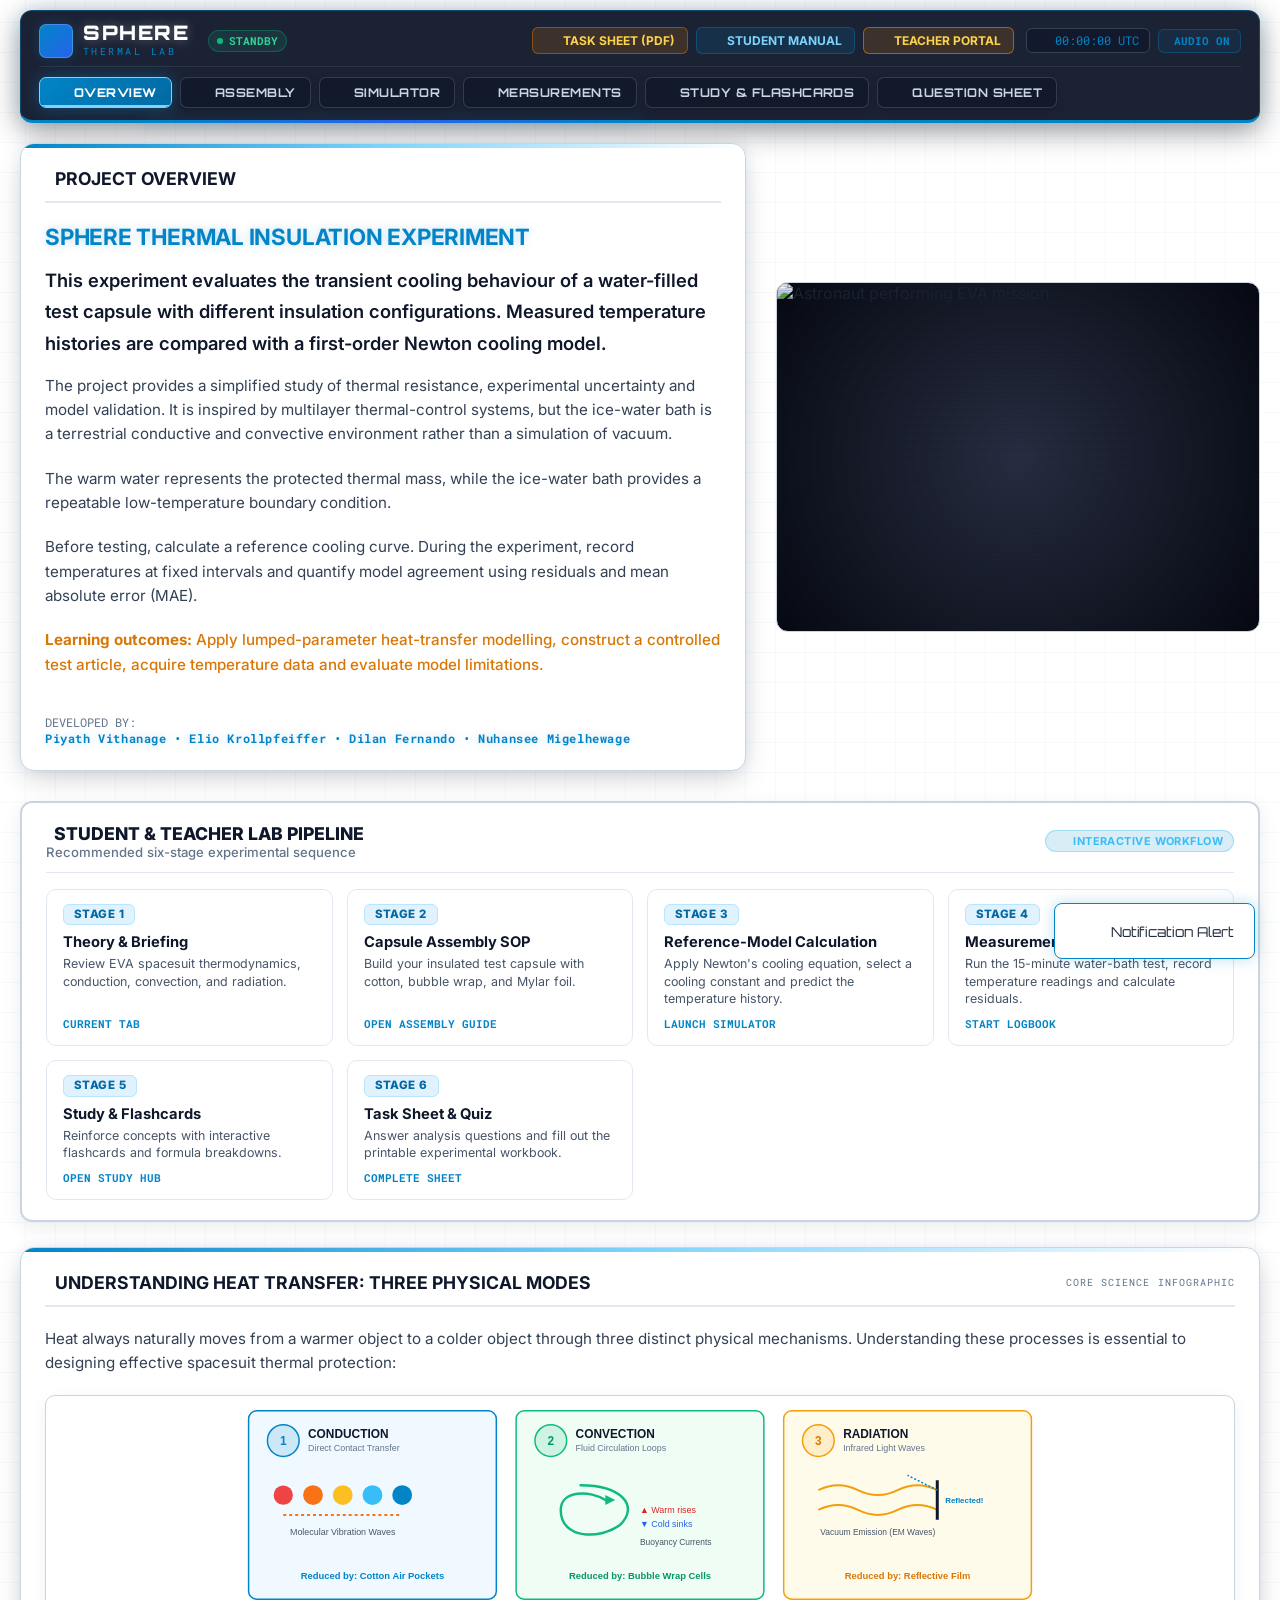
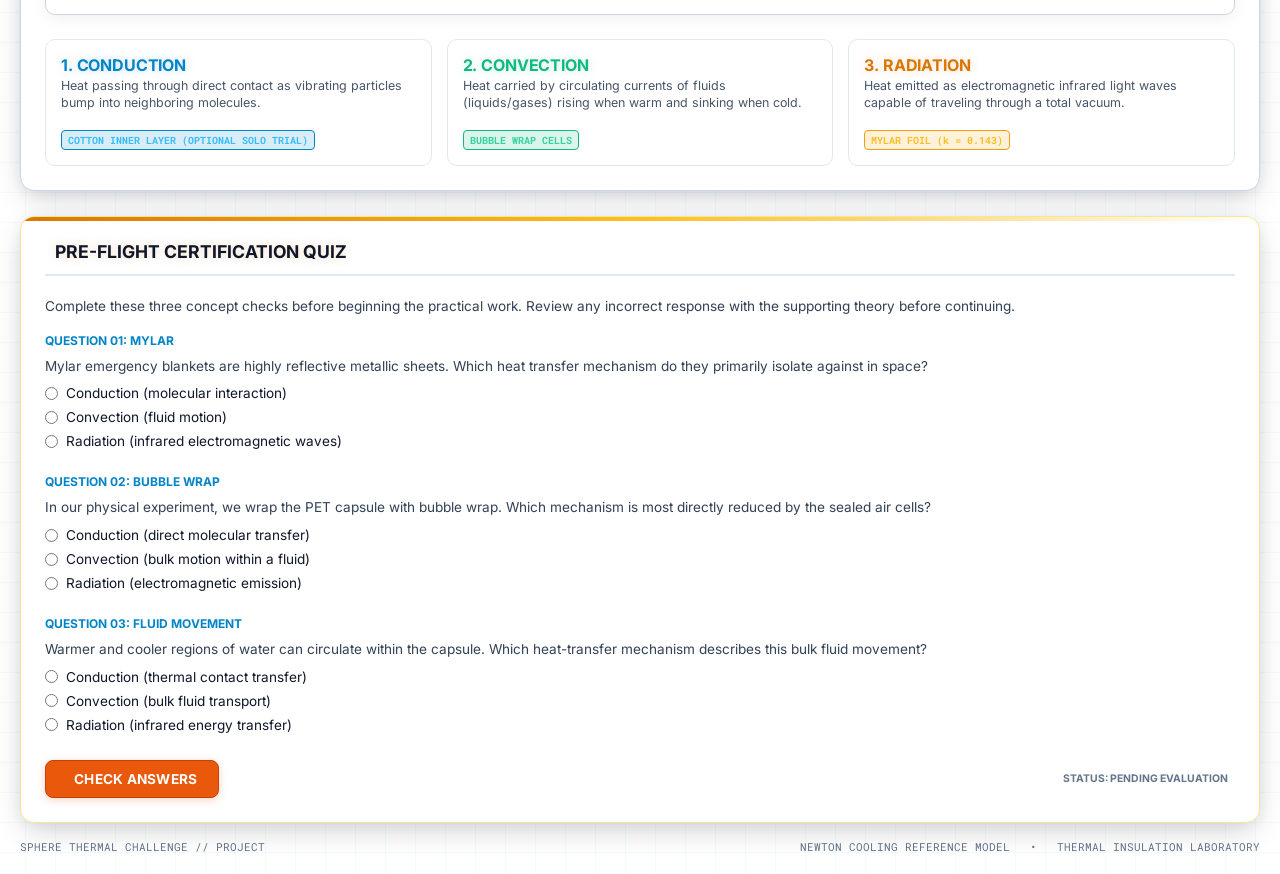
==== commit 96793238: "Update thermal lab content and mobile telemetry controls" ====
--- a/index.html
+++ b/index.html
@@ -52,9 +52,6 @@
             </a>
             <a href="student_manual.html" target="_blank" rel="noopener" class="deliverable-btn deliverable-btn-student" title="Open student laboratory manual">
               <i data-lucide="book-open" style="width: 12px; height: 12px;"></i> STUDENT MANUAL
-            </a>
-            <a href="flashcards.html" target="_blank" rel="noopener" class="deliverable-btn deliverable-btn-flashcards" title="Open printable revision cards">
-              <i data-lucide="layers" style="width: 12px; height: 12px;"></i> FLASHCARDS (PDF)
             </a>
             <button type="button" class="deliverable-btn deliverable-btn-teacher top-portal-btn" data-target="admin" title="Open Teacher Portal">
               <i data-lucide="shield-alert" style="width: 12px; height: 12px;"></i> TEACHER PORTAL
@@ -340,7 +337,7 @@
               <div class="sim-stat-box" style="text-align:left;">
                 <h4 class="glow-cyan"><i data-lucide="flame" style="width:14px;height:14px;vertical-align:middle;"></i> 1. CONDUCTION</h4>
                 <p class="step-desc">Heat passing through direct contact as vibrating particles bump into neighboring molecules.</p>
-                <span class="step-badge" style="background:rgba(2,132,199,0.15);color:#38bdf8;border-color:#0284c7;">COTTON SHIELD (k = 0.080)</span>
+                <span class="step-badge" style="background:rgba(2,132,199,0.15);color:#38bdf8;border-color:#0284c7;">COTTON INNER LAYER (OPTIONAL SOLO TRIAL)</span>
               </div>
 
               <div class="sim-stat-box" style="text-align:left;">
@@ -403,11 +400,11 @@
               </div>
               <!-- Q3 -->
               <div class="form-group" style="padding-bottom: 12px; margin-bottom: 12px;">
-                <label class="form-label" style="font-size: 0.75rem; color: var(--cyan);">QUESTION 03: PG7 GLAND
-                  SEALING</label>
-                <p class="briefing-text" style="font-size: 0.85rem; margin-bottom: 8px;">The PG7 Cable Gland provides a
-                  compression seal around the thermometer cable, limiting fluid leakage.
-                  Which heat-transfer mechanism is most directly limited by preventing bulk fluid exchange?</p>
+                <label class="form-label" style="font-size: 0.75rem; color: var(--cyan);">QUESTION 03: FLUID
+                  MOVEMENT</label>
+                <p class="briefing-text" style="font-size: 0.85rem; margin-bottom: 8px;">Warmer and cooler regions of
+                  water can circulate within the capsule. Which heat-transfer mechanism describes this bulk fluid
+                  movement?</p>
                 <div
                   style="display: grid; grid-template-columns: 1fr; gap: 8px; font-family: var(--font-sans); font-size: 0.85rem;">
                   <label style="display: flex; align-items: center; gap: 8px; cursor: pointer;"><input type="radio"
@@ -473,10 +470,6 @@
               <!-- Airtight Threaded Jar Lid -->
               <rect x="364" y="85" width="152" height="22" rx="4" fill="#0f172a" stroke="#334155" stroke-width="2"/>
 
-              <!-- PG7 Waterproof Cable Gland -->
-              <rect x="425" y="52" width="30" height="34" rx="4" fill="#0f172a" stroke="#d97706" stroke-width="2"/>
-              <circle cx="440" cy="68" r="5" fill="#10b981"/>
-
               <!-- Sensor Lead Wire -->
               <path d="M 440 15 L 440 52" stroke="#d97706" stroke-width="3" fill="none"/>
               <path d="M 440 85 L 440 220" stroke="#d97706" stroke-width="3" fill="none"/>
@@ -486,11 +479,11 @@
               <circle cx="440" cy="236" r="3" fill="#10b981"/>
 
               <!-- ================= LEFT CALLOUTS (text-anchor="end") ================= -->
-              <!-- 1. PG7 Cable Gland -->
-              <text x="250" y="64" fill="#0f172a" font-family="sans-serif" font-size="11" font-weight="bold" text-anchor="end">PG7 Cable Gland</text>
-              <text x="250" y="78" fill="#475569" font-family="sans-serif" font-size="9" text-anchor="end">Watertight rubber compression seal</text>
-              <line x1="260" y1="68" x2="425" y2="68" stroke="#0284c7" stroke-width="1.5" stroke-dasharray="3,3"/>
-              <circle cx="425" cy="68" r="3.5" fill="#0284c7"/>
+              <!-- 1. Probe lead and lid opening -->
+              <text x="250" y="64" fill="#0f172a" font-family="sans-serif" font-size="11" font-weight="bold" text-anchor="end">Thermometer Probe Lead</text>
+              <text x="250" y="78" fill="#475569" font-family="sans-serif" font-size="9" text-anchor="end">Passes through prepared lid opening</text>
+              <line x1="260" y1="68" x2="440" y2="68" stroke="#0284c7" stroke-width="1.5" stroke-dasharray="3,3"/>
+              <circle cx="440" cy="68" r="3.5" fill="#0284c7"/>
 
               <!-- 2. Threaded Jar Lid -->
               <text x="250" y="124" fill="#0f172a" font-family="sans-serif" font-size="11" font-weight="bold" text-anchor="end">Threaded Capsule Lid</text>
@@ -548,7 +541,7 @@
               </div>
               <div class="visual-legend-item" style="background: #ffffff; border-color: #e2e8f0; color: #0f172a;">
                 <span class="visual-legend-dot" style="background: #f59e0b;"></span>
-                <span>PG7 Gland: Compression Cable Seal</span>
+                <span>Probe Lead: Routed Through Lid Opening</span>
               </div>
               <div class="visual-legend-item" style="background: #ffffff; border-color: #e2e8f0; color: #0f172a;">
                 <span class="visual-legend-dot" style="background: #10b981;"></span>
@@ -578,7 +571,7 @@
                 <p class="step-desc">
                   Insert the thermometer probe through the lid opening and ensure the container is sealed properly.
                   This helps prevent leaks during the experiment.</p>
-                <span class="step-badge">PG7 CABLE GLAND PATHWAY</span>
+                <span class="step-badge">CENTRE PROBE // SEAL &amp; LEAK-TEST</span>
               </div>
             </div>
 
@@ -625,18 +618,18 @@
             </div>
 
             <!-- Config B -->
-            <div class="layer-stack-card" style="background: #ffffff; border: 1.5px solid rgba(2, 132, 199, 0.4); box-shadow: 0 4px 12px rgba(0,0,0,0.05);">
+            <div class="layer-stack-card" style="background: #ffffff; border: 1.5px solid rgba(16, 185, 129, 0.4); box-shadow: 0 4px 12px rgba(0,0,0,0.05);">
               <div class="layer-stack-header">
-                <span style="color: #0284c7; font-weight: bold;">B. COTTON SLEEVE</span>
-                <span class="visual-guide-badge" style="background: rgba(2, 132, 199, 0.1); color: #0284c7; border-color: #0284c7;">k = 0.080 min⁻¹</span>
+                <span style="color: #059669; font-weight: bold;">B. BUBBLE WRAP</span>
+                <span class="visual-guide-badge" style="background: rgba(16, 185, 129, 0.1); color: #059669; border-color: #10b981;">k = 0.040 min⁻¹</span>
               </div>
               <div class="layer-bars-container">
                 <div class="layer-bar" style="background: #0284c7;">CORE WATER (80°C)</div>
                 <div class="layer-bar" style="background: #475569;">PET JAR WALL</div>
-                <div class="layer-bar" style="background: #64748b;">COTTON FIBER AIR POCKETS</div>
+                <div class="layer-bar" style="background: #10b981;">TWO BUBBLE-WRAP LAYERS</div>
                 <div class="layer-bar" style="background: #0284c7; border: 1px dashed #7dd3fc;">ICE BATH (0°C)</div>
               </div>
-              <p class="step-desc" style="font-size: 0.78rem; margin: 0; color: #475569;">Traps still air pockets to slow conduction.</p>
+              <p class="step-desc" style="font-size: 0.78rem; margin: 0; color: #475569;">Sealed air cells reduce fluid motion and slow heat transfer.</p>
             </div>
 
             <!-- Config C -->
@@ -669,6 +662,7 @@
               <p class="step-desc" style="font-size: 0.78rem; margin: 0; color: #475569;">Combines trapped air, limited fluid motion and a reflective outer surface.</p>
             </div>
           </div>
+          <p class="step-desc" style="margin-top: 12px;"><strong>Optional extension:</strong> Add a fifth cotton-only trial to investigate the contribution of the inner fibrous layer.</p>
 
           <!-- Material Science Breakdown Panel (Educational Layer) -->
           <h2 class="glow-cyan" style="margin-top: 35px; margin-bottom: 15px; font-size: 1.1rem;"><i
@@ -752,7 +746,7 @@
                 </label>
                 <select id="insulation-select" class="hud-select">
                   <option value="bare">Bare capsule (control) — k = 0.150 min⁻¹</option>
-                  <option value="cotton">Cotton layer — k = 0.080 min⁻¹</option>
+                  <option value="bubble">Bubble-wrap layer — k = 0.040 min⁻¹</option>
                   <option value="mylar">Reflective-film layer — k = 0.143 min⁻¹</option>
                   <option value="mli">Multilayer assembly — k = 0.015 min⁻¹</option>
                   <option value="custom">Custom Design (Sandbox Sliders) — k = Variable</option>
@@ -890,46 +884,48 @@
             </div>
 
             <!-- Manual Data Entry Glass Panel -->
-            <div class="hud-panel">
-              <div class="panel-header">
+            <div class="hud-panel measurement-entry-panel">
+              <button type="button" class="panel-header measurement-collapse-toggle" id="measurement-collapse-toggle"
+                aria-expanded="true" aria-controls="measurement-entry-content">
                 <span class="panel-title"><i data-lucide="database"></i> ADD MEASUREMENT</span>
-                <span class="panel-meta">AUTO-DETECTED TIME</span>
-              </div>
-
-              <form id="telemetry-entry-form" onsubmit="event.preventDefault();">
-                <div class="form-group">
-                  <label class="form-label" for="log-time">ELAPSED TIME <span class="label-hint">AUTO-SYNCED</span></label>
-                  <div class="hud-input-wrapper">
-                    <input type="number" id="log-time" class="hud-input" min="0" max="15" step="0.1"
-                      placeholder="Auto (e.g. 1.0)">
-                    <span class="input-suffix">MINUTES</span>
+                <span class="measurement-collapse-meta">
+                  <span class="panel-meta">AUTO-DETECTED TIME</span>
+                  <i data-lucide="chevron-up" class="measurement-collapse-icon" aria-hidden="true"></i>
+                </span>
+              </button>
+
+              <div id="measurement-entry-content">
+                <form id="telemetry-entry-form" onsubmit="event.preventDefault();">
+                  <div class="form-group">
+                    <label class="form-label" for="log-time">ELAPSED TIME <span class="label-hint">AUTO-SYNCED</span></label>
+                    <div class="hud-input-wrapper">
+                      <input type="number" id="log-time" class="hud-input" min="0" max="15" step="0.1"
+                        placeholder="Auto (e.g. 1.0)">
+                      <span class="input-suffix">MINUTES</span>
+                    </div>
                   </div>
-                </div>
-
-                <div class="form-group">
-                  <label class="form-label" for="log-temp">OBSERVED CAPSULE TEMPERATURE</label>
-                  <div class="hud-input-wrapper">
-                    <input type="number" id="log-temp" class="hud-input" min="0" max="100" step="0.05"
-                      placeholder="e.g. 74.2">
-                    <span class="input-suffix">°C</span>
+
+                  <div class="form-group">
+                    <label class="form-label" for="log-temp">OBSERVED CAPSULE TEMPERATURE</label>
+                    <div class="hud-input-wrapper">
+                      <input type="number" id="log-temp" class="hud-input" min="0" max="100" step="0.05"
+                        placeholder="e.g. 74.2">
+                      <span class="input-suffix">°C</span>
+                    </div>
                   </div>
-                </div>
-
-                <button type="submit" class="btn-hud" id="btn-log-telemetry">
-                  <i data-lucide="plus-circle"></i> ADD DATA POINT
-                </button>
-              </form>
-              <button type="button" class="btn-hud btn-orange btn-outline" id="btn-open-epoch-modal" style="margin-top: 10px;">
-                <i data-lucide="maximize-2"></i> POPUP CENTERED INPUT WINDOW
-              </button>
-
-              <!-- Quick Autofill for testing/demonstration -->
-              <div class="autofill-panel">
-                <span class="autofill-text">Need example data?</span>
-                <button type="button" class="btn-hud btn-outline" id="btn-autofill"
-                  style="width: auto; padding: 6px 12px; font-size: 0.75rem;">
-                  <i data-lucide="sparkles"></i> LOAD SAMPLE DATA
-                </button>
+
+                  <button type="submit" class="btn-hud" id="btn-log-telemetry">
+                    <i data-lucide="plus-circle"></i> ADD DATA POINT
+                  </button>
+                </form>
+                <!-- Quick Autofill for testing/demonstration -->
+                <div class="autofill-panel">
+                  <span class="autofill-text">Need example data?</span>
+                  <button type="button" class="btn-hud btn-outline" id="btn-autofill"
+                    style="width: auto; padding: 6px 12px; font-size: 0.75rem;">
+                    <i data-lucide="sparkles"></i> LOAD SAMPLE DATA
+                  </button>
+                </div>
               </div>
             </div>
           </div>
@@ -1000,15 +996,12 @@
                 </table>
               </div>
 
-              <!-- Clear & Export Actions -->
-              <div style="margin-top: 20px; display: flex; justify-content: flex-end; gap: 10px; flex-wrap: wrap;">
-                <button type="button" class="btn-hud btn-outline" id="btn-export-csv" style="width: auto; color: var(--cyan); border-color: rgba(2, 132, 199, 0.4);">
-                  <i data-lucide="download"></i> EXPORT CSV DATA
-                </button>
-                <button class="btn-hud btn-outline" id="btn-print-telemetry" style="width: auto;" type="button">
+              <!-- Logbook Actions -->
+              <div class="telemetry-action-bar">
+                <button class="btn-hud btn-outline telemetry-action-btn" id="btn-print-telemetry" type="button">
                   <i data-lucide="printer"></i> PRINT LOGBOOK
                 </button>
-                <button type="button" class="btn-hud btn-outline btn-danger" id="btn-clear-telemetry" style="width: auto;">
+                <button type="button" class="btn-hud btn-outline btn-danger telemetry-action-btn" id="btn-clear-telemetry">
                   <i data-lucide="trash-2"></i> CLEAR MEASUREMENTS
                 </button>
               </div>
@@ -1091,7 +1084,7 @@
                   </td>
                   <td><span class="risk-badge risk-low">LOW</span></td>
                   <td>Never pour boiling water directly into thin plastic PET containers. Let water settle to $80^\circ\text{C}$, and
-                    securely lock the digital wire thread to prevent hot leaks.</td>
+                    seal the lid and probe opening using the approved lab method, then leak-test before immersion.</td>
                 </tr>
               </tbody>
             </table>
@@ -1227,11 +1220,11 @@
               <div class="sim-stat-box" style="text-align: left;">
                 <div class="sim-stat-title glow-orange">MATERIALS BUDGET</div>
                 <p class="step-desc" style="font-size: 0.8rem; margin-top: 5px;">
-                  • 4x Jars & PG7 Glands: ~11€<br>
+                  • 4x PET jars: confirm current supplier price<br>
                   • 4-pack Digital Probes: ~16€<br>
                   • Suit Insulation Pack: ~8€<br>
                   • Cold Testing Tub: ~5€<br>
-                  <strong>Estimated total: €40</strong> (excluding delivery and consumables)
+                  <strong>Estimated total:</strong> recalculate from current supplier quotes (excluding delivery and consumables)
                 </p>
               </div>
               <div class="sim-stat-box" style="text-align: left;">
@@ -1244,7 +1237,7 @@
               <div class="sim-stat-box" style="text-align: left;">
                 <div class="sim-stat-title glow-green">CORE BENEFITS</div>
                 <p class="step-desc" style="font-size: 0.8rem; margin-top: 5px;">
-                  • PG7 glands provide a repeatable compression seal around the thermometer cable.<br>
+                  • A consistent probe depth and verified lid seal improve repeatability.<br>
                   • The modular configurations support comparative testing with a common boundary condition.
                 </p>
               </div>
@@ -1276,7 +1269,8 @@
                   style="font-family: var(--font-sans); font-size: 0.85rem; color: var(--text-normal); margin-left: 20px; line-height: 1.6;">
                   <li><strong>Minutes $0\text{--}10$ [Theory]:</strong> Review conduction, convection, radiation and the limitations of the water-bath analogue. Complete the concept check.</li>
                   <li><strong>Minutes $10\text{--}20$ [Explore]:</strong> Hand out insulation materials (cotton, bubble wrap,
-                    Mylar). Students wrap their PET jar cores and thread sensors through waterproof PG7 cable glands.
+                    Mylar). Students wrap their PET jar cores, insert the probes through the prepared lid openings, and
+                    complete the approved seal and leak test.
                   </li>
                   <li><strong>Minutes $20\text{--}25$ [Model]:</strong> Configure the analytical model and record the predicted temperature curve.</li>
                   <li><strong>Minutes $25\text{--}40$ [Explain/Telemetry]:</strong> Pour $80^\circ\text{C}$ hot water inside capsules, drop them
@@ -1301,7 +1295,7 @@
                     • Bare Core: $k = 0.150\text{ min}^{-1}$ (approximately $8^\circ\text{C}$)</div>
                   <div
                     style="background: #ffffff; padding: 10px; border-radius: 6px; border: 1px solid #fed7aa; border-left: 4px solid var(--orange); color: #1e293b; font-weight: 600;">
-                    • Cotton Wrap: $k = 0.080\text{ min}^{-1}$ (approximately $24^\circ\text{C}$)</div>
+                    • Bubble Wrap: $k = 0.040\text{ min}^{-1}$ (approximately $44^\circ\text{C}$)</div>
                   <div
                     style="background: #ffffff; padding: 10px; border-radius: 6px; border: 1px solid #bae6fd; border-left: 4px solid var(--cyan); color: #1e293b; font-weight: 600;">
                     • Mylar Wrap: $k = 0.143\text{ min}^{-1}$ (approximately $9^\circ\text{C}$)</div>
@@ -1632,7 +1626,7 @@
                 <label for="calc-tt"
                   style="font-family: var(--font-sans); font-size: 0.78rem; color: #0f172a; display: block; margin-bottom: 5px; font-weight: 700;">TEMP
                   AT TIME $t$, $T(t)$ ($^\circ\text{C}$):</label>
-                <input type="number" id="calc-tt" value="23.8" step="0.5" class="hud-input"
+                <input type="number" id="calc-tt" value="43.9" step="0.5" class="hud-input"
                   style="background: #fff; color: #0f172a; border: 2px solid #cbd5e1; border-radius: 10px;">
               </div>
               <div>
@@ -1650,12 +1644,12 @@
               id="calc-output-box">
               <div style="font-weight: 700; color: #0284c7; margin-bottom: 8px;">CALCULATED RESULTS &amp; STEP-BY-STEP
                 BREAKDOWN:</div>
-              <div id="calc-step-1" style="margin-bottom: 4px;">$$\text{Temp Ratio} = \frac{23.8 - 0.0}{80.0 - 0.0} = 0.2975$$</div>
-              <div id="calc-step-2" style="margin-bottom: 4px;">$$\ln(0.2975) = -1.2123$$</div>
-              <div id="calc-step-3" style="font-weight: 800; font-size: 1rem; color: #0f172a; margin-top: 8px;">$$k = -\frac{-1.2123}{15} = 0.081\text{ min}^{-1}$$</div>
+              <div id="calc-step-1" style="margin-bottom: 4px;">$$\text{Temp Ratio} = \frac{43.9 - 0.0}{80.0 - 0.0} = 0.5488$$</div>
+              <div id="calc-step-2" style="margin-bottom: 4px;">$$\ln(0.5488) = -0.6003$$</div>
+              <div id="calc-step-3" style="font-weight: 800; font-size: 1rem; color: #0f172a; margin-top: 8px;">$$k = -\frac{-0.6003}{15} = 0.040\text{ min}^{-1}$$</div>
               <div id="calc-match-badge"
-                style="margin-top: 10px; display: inline-block; padding: 4px 12px; background: #e0f2fe; color: #0369a1; border-radius: 20px; font-weight: 700; font-family: var(--font-sans); font-size: 0.75rem;">
-                MATCHING MATERIAL: COTTON SHIELD ($k \approx 0.080\text{ min}^{-1}$)
+                style="margin-top: 10px; display: inline-block; padding: 4px 12px; background: #dcfce7; color: #15803d; border-radius: 20px; font-weight: 700; font-family: var(--font-sans); font-size: 0.75rem;">
+                MATCHING MATERIAL: BUBBLE-WRAP SHIELD ($k \approx 0.040\text{ min}^{-1}$)
               </div>
             </div>
 
--- a/styles.css
+++ b/styles.css
@@ -1156,6 +1156,62 @@
   margin-bottom: 10px;
 }
 
+/* Collapsible measurement entry panel */
+.measurement-collapse-toggle {
+  width: 100%;
+  padding: 0 0 12px;
+  color: inherit;
+  background: transparent;
+  border: 0;
+  border-bottom: 2px solid #e2e8f0;
+  border-radius: 0;
+  font: inherit;
+  text-align: left;
+  cursor: default;
+}
+
+.measurement-collapse-toggle:focus-visible {
+  outline: 3px solid rgba(2, 132, 199, 0.25);
+  outline-offset: 4px;
+}
+
+.measurement-collapse-meta {
+  display: inline-flex;
+  align-items: center;
+  gap: 8px;
+}
+
+.measurement-collapse-icon {
+  display: none;
+  width: 18px;
+  height: 18px;
+  color: #0284c7;
+  transition: transform var(--transition-fast);
+}
+
+.measurement-collapse-toggle[aria-expanded="false"] {
+  margin-bottom: 0;
+  padding-bottom: 0;
+  border-bottom-color: transparent;
+}
+
+.measurement-collapse-toggle[aria-expanded="false"] .measurement-collapse-icon {
+  transform: rotate(180deg);
+}
+
+/* Compact table actions */
+.telemetry-action-bar {
+  display: flex;
+  justify-content: flex-end;
+  flex-wrap: wrap;
+  gap: 10px;
+  margin-top: 20px;
+}
+
+.telemetry-action-bar .telemetry-action-btn {
+  width: auto;
+}
+
 /* Live Terminal Logging Box */
 .terminal-console {
   background: rgba(0, 0, 0, 0.85);
@@ -2671,6 +2727,33 @@
     margin-bottom: 16px;
   }
 
+  .measurement-collapse-toggle {
+    align-items: center;
+    flex-direction: row;
+    cursor: pointer;
+  }
+
+  .measurement-collapse-icon {
+    display: block;
+  }
+
+  .telemetry-action-bar {
+    gap: 8px;
+    margin-top: 16px;
+  }
+
+  .telemetry-action-bar .telemetry-action-btn {
+    min-height: 34px;
+    padding: 7px 12px;
+    gap: 6px;
+    font-size: 0.74rem;
+  }
+
+  .telemetry-action-bar .telemetry-action-btn svg {
+    width: 16px;
+    height: 16px;
+  }
+
   .panel-title,
   .workflow-title,
   .visual-guide-title {
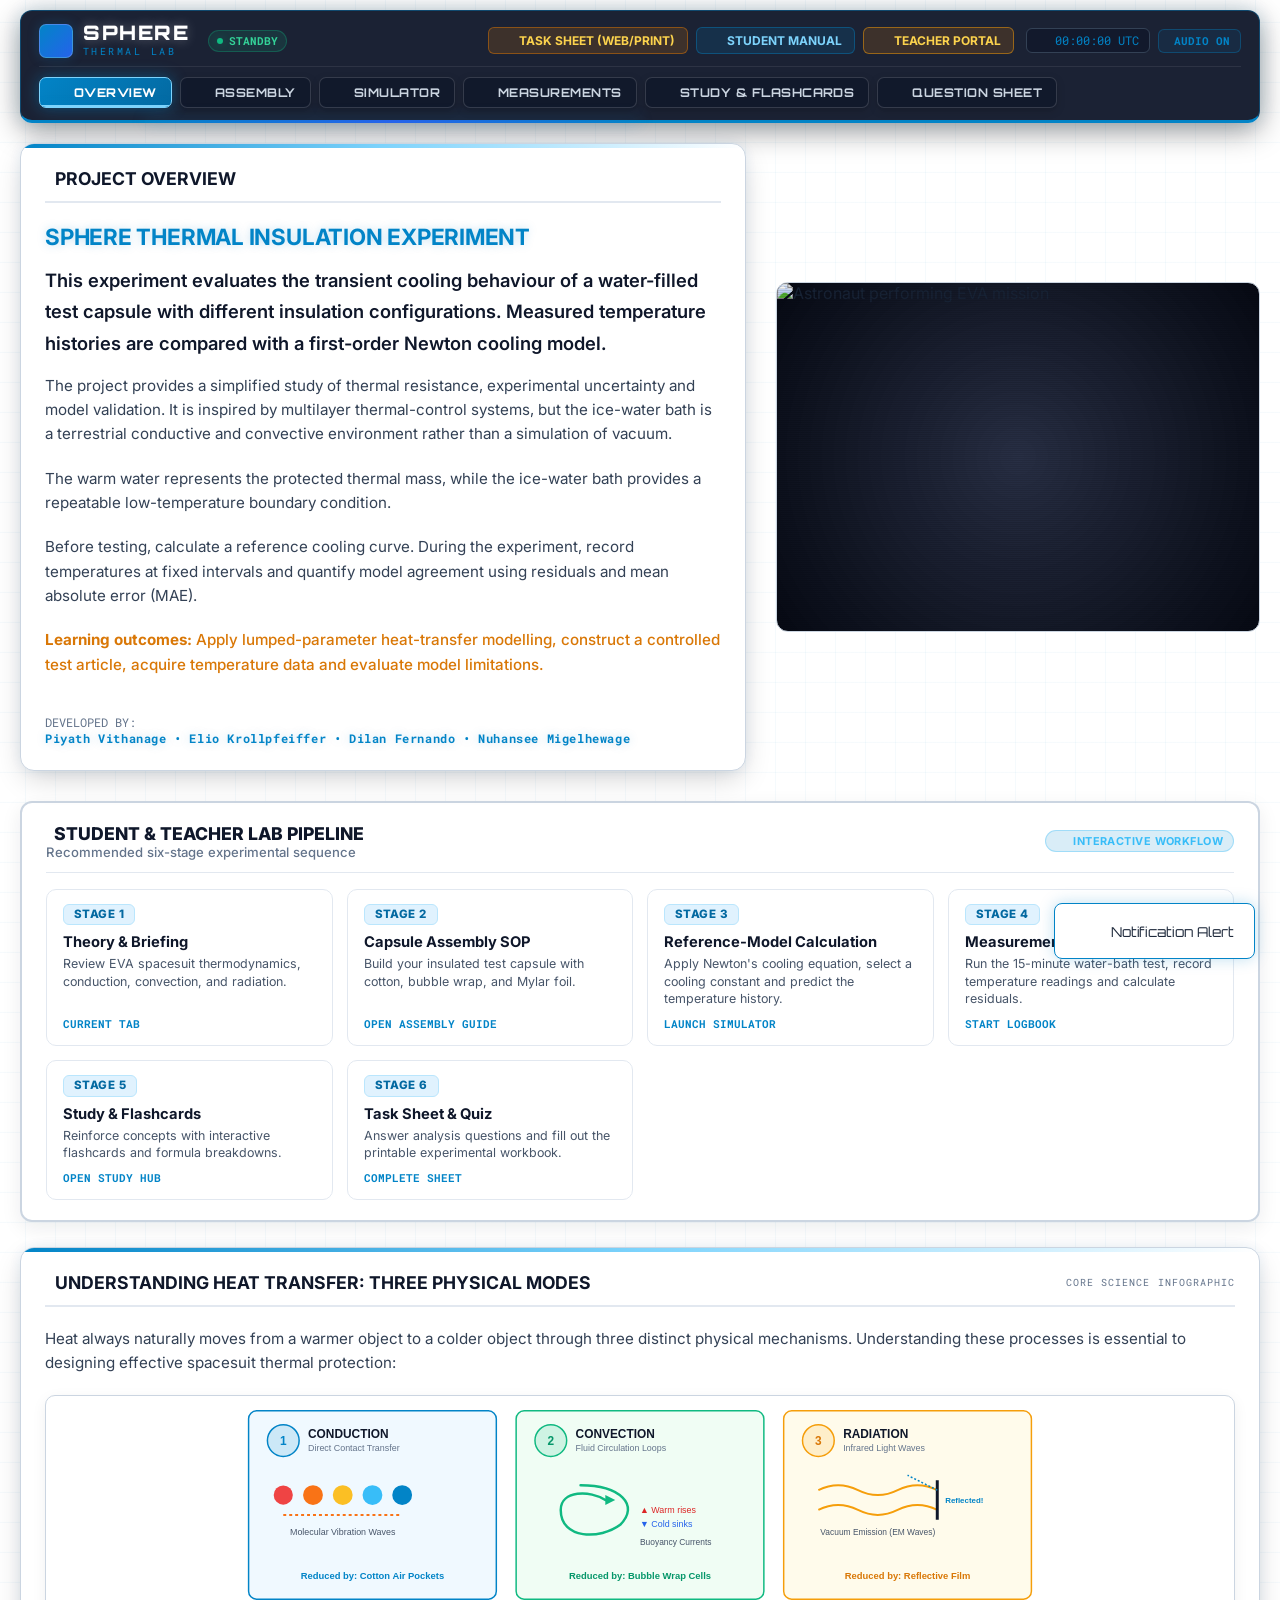
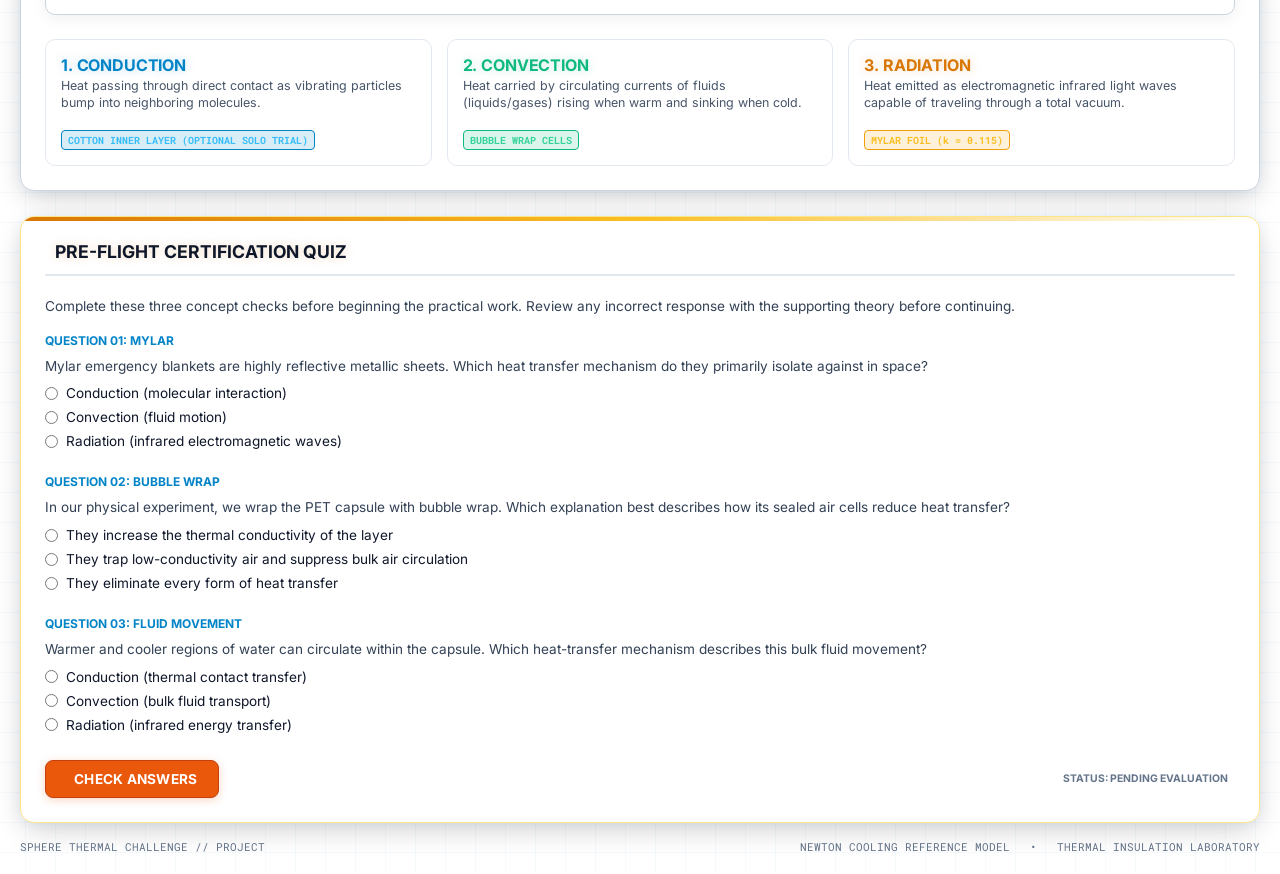
==== commit 732d9ce9: "Refine Mylar cooling constant k to 0.115 min^-1 based on empirical measurement runs" ====
--- a/index.html
+++ b/index.html
@@ -48,7 +48,7 @@
           <!-- Deliverables Quick Hub -->
           <div class="deliverables-hub">
             <a href="student_task_sheet.html" target="_blank" rel="noopener" class="deliverable-btn deliverable-btn-task" title="Open two-page laboratory worksheet">
-              <i data-lucide="file-spreadsheet" style="width: 12px; height: 12px;"></i> TASK SHEET (PDF)
+              <i data-lucide="file-spreadsheet" style="width: 12px; height: 12px;"></i> TASK SHEET (WEB/PRINT)
             </a>
             <a href="student_manual.html" target="_blank" rel="noopener" class="deliverable-btn deliverable-btn-student" title="Open student laboratory manual">
               <i data-lucide="book-open" style="width: 12px; height: 12px;"></i> STUDENT MANUAL
@@ -349,7 +349,7 @@
               <div class="sim-stat-box" style="text-align:left;">
                 <h4 class="glow-orange"><i data-lucide="sun" style="width:14px;height:14px;vertical-align:middle;"></i> 3. RADIATION</h4>
                 <p class="step-desc">Heat emitted as electromagnetic infrared light waves capable of traveling through a total vacuum.</p>
-                <span class="step-badge" style="background:rgba(245,158,11,0.15);color:#fbbf24;border-color:#f59e0b;">MYLAR FOIL (k = 0.143)</span>
+                <span class="step-badge" style="background:rgba(245,158,11,0.15);color:#fbbf24;border-color:#f59e0b;">MYLAR FOIL (k = 0.115)</span>
               </div>
             </div>
           </div>
@@ -387,15 +387,15 @@
                 <label class="form-label" style="font-size: 0.75rem; color: var(--cyan);">QUESTION 02: BUBBLE
                   WRAP</label>
                 <p class="briefing-text" style="font-size: 0.85rem; margin-bottom: 8px;">In our physical experiment, we
-                  wrap the PET capsule with bubble wrap. Which mechanism is most directly reduced by the sealed air cells?</p>
+                  wrap the PET capsule with bubble wrap. Which explanation best describes how its sealed air cells reduce heat transfer?</p>
                 <div
                   style="display: grid; grid-template-columns: 1fr; gap: 8px; font-family: var(--font-sans); font-size: 0.85rem;">
                   <label style="display: flex; align-items: center; gap: 8px; cursor: pointer;"><input type="radio"
-                      name="preflight-q2" value="conduction"> Conduction (direct molecular transfer)</label>
+                      name="preflight-q2" value="conduction"> They increase the thermal conductivity of the layer</label>
                   <label style="display: flex; align-items: center; gap: 8px; cursor: pointer;"><input type="radio"
-                      name="preflight-q2" value="convection"> Convection (bulk motion within a fluid)</label>
+                      name="preflight-q2" value="convection"> They trap low-conductivity air and suppress bulk air circulation</label>
                   <label style="display: flex; align-items: center; gap: 8px; cursor: pointer;"><input type="radio"
-                      name="preflight-q2" value="radiation"> Radiation (electromagnetic emission)</label>
+                      name="preflight-q2" value="radiation"> They eliminate every form of heat transfer</label>
                 </div>
               </div>
               <!-- Q3 -->
@@ -443,6 +443,12 @@
             terrestrial boundary condition; it does not reproduce the radiative environment of space.
           </p>
 
+          <p class="briefing-text" style="margin-bottom: 25px; color: var(--orange); font-weight: 600;">
+            <strong>Safety checkpoint:</strong> Work under instructor supervision. Do not use boiling water. Wear eye
+            protection and heat-resistant gloves, use a stable pouring area, and leak-test the closed capsule before
+            immersion. Follow the host institution's risk assessment.
+          </p>
+
           <!-- VISUAL HARDWARE ANATOMY SCHEMATIC (Pixel-Perfect Alignment & Correct Naming) -->
           <div class="visual-guide-box" style="background: #ffffff; border: 2px solid #0284c7; border-radius: 12px; padding: 24px; margin-bottom: 30px; box-shadow: 0 4px 20px rgba(2, 132, 199, 0.08);">
             <div class="visual-guide-header" style="border-bottom: 1px solid #e2e8f0; padding-bottom: 12px; margin-bottom: 16px;">
@@ -636,7 +642,7 @@
             <div class="layer-stack-card" style="background: #ffffff; border: 1.5px solid rgba(245, 158, 11, 0.4); box-shadow: 0 4px 12px rgba(0,0,0,0.05);">
               <div class="layer-stack-header">
                 <span style="color: #d97706; font-weight: bold;">C. MYLAR FOIL</span>
-                <span class="visual-guide-badge" style="background: rgba(245, 158, 11, 0.1); color: #d97706; border-color: #f59e0b;">k = 0.143 min⁻¹</span>
+                <span class="visual-guide-badge" style="background: rgba(245, 158, 11, 0.1); color: #d97706; border-color: #f59e0b;">k = 0.115 min⁻¹</span>
               </div>
               <div class="layer-bars-container">
                 <div class="layer-bar" style="background: #0284c7;">CORE WATER (80°C)</div>
@@ -747,14 +753,14 @@
                 <select id="insulation-select" class="hud-select">
                   <option value="bare">Bare capsule (control) — k = 0.150 min⁻¹</option>
                   <option value="bubble">Bubble-wrap layer — k = 0.040 min⁻¹</option>
-                  <option value="mylar">Reflective-film layer — k = 0.143 min⁻¹</option>
+                  <option value="mylar">Reflective-film layer — k = 0.115 min⁻¹</option>
                   <option value="mli">Multilayer assembly — k = 0.015 min⁻¹</option>
                   <option value="custom">Custom Design (Sandbox Sliders) — k = Variable</option>
                 </select>
               </div>
               <p class="briefing-text" style="font-size:0.8rem;margin-top:8px;">
-                The cooling coefficients used here are simplified educational estimates.
-                Actual values may differ depending on materials, construction quality and measurement conditions.
+                These cooling coefficients are assumed educational reference values, not measured material properties or
+                acceptance limits. Fit or validate an effective $k$ from repeated measurements before making performance claims.
               </p>
 
 
@@ -771,22 +777,22 @@
                 </label>
                 <p class="briefing-text"
                   style="font-size: 0.8rem; line-height: 1.4; margin-bottom: 12px; color: var(--text-normal);">
-                  Adjust the cooling coefficient k.
-
-                  Smaller k-values represent better insulation and slower cooling.
-
-                  Larger k-values represent faster heat loss.
+                  Adjust the effective system cooling coefficient $k$.
+
+                  For the same capsule geometry, water mass and boundary conditions, smaller $k$-values represent slower cooling.
+
+                  Do not interpret $k$ as the material thermal conductivity $\lambda$.
 
                 </p>
                 <div style="display: flex; flex-direction: column; gap: 8px;">
                   <div style="display: flex; align-items: center; gap: 15px;">
                     <span
-                      style="font-size: 0.75rem; color: var(--text-dimmed); font-family: var(--font-mono); width: 45px;">Vacuum
+                      style="font-size: 0.75rem; color: var(--text-dimmed); font-family: var(--font-mono); width: 70px;">LOWER k
                       (0.005)</span>
                     <input type="range" id="custom-k-slider" min="0.005" max="0.200" step="0.001" value="0.050"
                       style="flex: 1; accent-color: var(--cyan); cursor: pointer; background: rgba(0,0,0,0.5); height: 6px; border-radius: 3px; outline: none; border: none;">
                     <span
-                      style="font-size: 0.75rem; color: var(--text-dimmed); font-family: var(--font-mono); width: 40px;">Metal
+                      style="font-size: 0.75rem; color: var(--text-dimmed); font-family: var(--font-mono); width: 70px;">HIGHER k
                       (0.200)</span>
                   </div>
                   <div
@@ -889,7 +895,6 @@
                 aria-expanded="true" aria-controls="measurement-entry-content">
                 <span class="panel-title"><i data-lucide="database"></i> ADD MEASUREMENT</span>
                 <span class="measurement-collapse-meta">
-                  <span class="panel-meta">AUTO-DETECTED TIME</span>
                   <i data-lucide="chevron-up" class="measurement-collapse-icon" aria-hidden="true"></i>
                 </span>
               </button>
@@ -1285,8 +1290,7 @@
                 <h4 style="color: #0369a1; font-family: var(--font-sans); font-weight: 700; font-size: 0.9rem; margin-bottom: 8px;">2.
                   INSTRUCTOR SOLUTIONS &amp; COOLING RATES</h4>
                 <p class="briefing-text" style="font-size: 0.85rem; line-height: 1.5; margin-bottom: 12px; color: #475569;">
-                  Here are the expected Newtonian decay coefficients (approximate values depending on insulation tight
-                  wrapping):
+                  These are assumed reference-model coefficients for worked examples, not expected experimental results:
                 </p>
                 <div
                   style="display: grid; grid-template-columns: repeat(auto-fit, minmax(200px, 1fr)); gap: 10px; font-family: var(--font-mono); font-size: 0.8rem;">
@@ -1298,7 +1302,7 @@
                     • Bubble Wrap: $k = 0.040\text{ min}^{-1}$ (approximately $44^\circ\text{C}$)</div>
                   <div
                     style="background: #ffffff; padding: 10px; border-radius: 6px; border: 1px solid #bae6fd; border-left: 4px solid var(--cyan); color: #1e293b; font-weight: 600;">
-                    • Mylar Wrap: $k = 0.143\text{ min}^{-1}$ (approximately $9^\circ\text{C}$)</div>
+                    • Mylar Wrap: $k = 0.115\text{ min}^{-1}$ (approximately $14^\circ\text{C}$)</div>
                   <div
                     style="background: #ffffff; padding: 10px; border-radius: 6px; border: 1px solid #bbf7d0; border-left: 4px solid var(--green); color: #1e293b; font-weight: 600;">
                     • Multi-Layer MLI: $k = 0.015\text{ min}^{-1}$ (Stays at $\sim 64^\circ\text{C}$)</div>
@@ -1430,7 +1434,7 @@
                 </div>
                 <div class="flashcard-back">
                   <div class="flashcard-icon"><i data-lucide="award"></i></div>
-                  <div class="flashcard-title">CAPSULE B ($k = 0.015\text{ min}^{-1}$)</div>
+                  <div class="flashcard-title">LOWER-k CAPSULE ($k = 0.015\text{ min}^{-1}$)</div>
                   <div class="flashcard-desc">For the stated values, the smaller cooling constant produces a slower exponential temperature decay.</div>
                 </div>
               </div>
@@ -1484,7 +1488,7 @@
                 </div>
                 <div class="flashcard-back">
                   <div class="flashcard-icon"><i data-lucide="arrow-right-left"></i></div>
-                  <div class="flashcard-title">$$q = -k A \frac{dT}{dx}$$</div>
+                  <div class="flashcard-title">$$\dot Q = -\lambda A \frac{dT}{dx}$$</div>
                   <div class="flashcard-desc">Heat conducts from warm to cold via direct microscopic particle collisions.</div>
                 </div>
               </div>
@@ -1496,14 +1500,14 @@
                 <div class="flashcard-front">
                   <div class="flashcard-icon"><i data-lucide="wind"></i></div>
                   <div class="flashcard-title">CONVECTION &amp; TRAPPED AIR</div>
-                  <div class="flashcard-desc">Why does bubble wrap block convective heat loss so effectively?</div>
+                  <div class="flashcard-desc">How do the sealed air cells in bubble wrap reduce heat transfer?</div>
                   <div style="font-size: 0.75rem; color: #0284c7; margin-top: 12px; font-weight: 800;">[ TAP TO REVEAL
                     ANSWER ]</div>
                 </div>
                 <div class="flashcard-back">
                   <div class="flashcard-icon"><i data-lucide="disc"></i></div>
                   <div class="flashcard-title">STAGNANT AIR POCKETS</div>
-                  <div class="flashcard-desc">Small sealed air pockets limit bulk air circulation and have low effective conductivity.</div>
+                  <div class="flashcard-desc">The trapped air has low thermal conductivity, and the small cells suppress bulk air circulation. Heat transfer is reduced, not eliminated.</div>
                 </div>
               </div>
             </div>
@@ -1649,7 +1653,7 @@
               <div id="calc-step-3" style="font-weight: 800; font-size: 1rem; color: #0f172a; margin-top: 8px;">$$k = -\frac{-0.6003}{15} = 0.040\text{ min}^{-1}$$</div>
               <div id="calc-match-badge"
                 style="margin-top: 10px; display: inline-block; padding: 4px 12px; background: #dcfce7; color: #15803d; border-radius: 20px; font-weight: 700; font-family: var(--font-sans); font-size: 0.75rem;">
-                MATCHING MATERIAL: BUBBLE-WRAP SHIELD ($k \approx 0.040\text{ min}^{-1}$)
+                CLOSEST ASSUMED REFERENCE: BUBBLE-WRAP TEST ASSEMBLY ($k \approx 0.040\text{ min}^{-1}$)
               </div>
             </div>
 
@@ -1702,7 +1706,7 @@
                 style="font-family: var(--font-sans); font-size: 0.85rem; color: #0284c7; font-weight: 800; margin-bottom: 6px;">
                 PRACTICE PROBLEM #02</div>
               <div style="font-size: 0.92rem; color: #0f172a; font-weight: 600; margin-bottom: 10px;">
-                If a Mylar-wrapped capsule has $k = 0.143\text{ min}^{-1}$ and starts at $T_0 = 80^\circ\text{C}$ in a $T_{\text{env}} = 0^\circ\text{C}$ ice bath, what will its temperature be after $t = 20\text{ minutes}$?
+                If a Mylar-wrapped capsule has $k = 0.115\text{ min}^{-1}$ and starts at $T_0 = 80^\circ\text{C}$ in a $T_{\text{env}} = 0^\circ\text{C}$ ice bath, what will its temperature be after $t = 20\text{ minutes}$?
               </div>
               <div style="display: flex; gap: 10px; flex-wrap: wrap;">
                 <button type="button" class="btn-hud btn-hint-toggle" data-target="prob2-hint"
@@ -1717,13 +1721,13 @@
               <div id="prob2-hint"
                 style="display: none; margin-top: 10px; padding: 12px; background: #fffbeb; border-radius: 8px; font-size: 0.85rem; color: #b45309; font-weight: 600;">
                 💡 <strong>Hint:</strong> Use Newton's cooling formula:
-                <div style="margin-top: 6px;">$$T(20) = 0 + (80 - 0) \cdot e^{-0.143 \times 20}$$</div>
+                <div style="margin-top: 6px;">$$T(20) = 0 + (80 - 0) \cdot e^{-0.115 \times 20}$$</div>
               </div>
               <div id="prob2-sol"
                 style="display: none; margin-top: 10px; padding: 12px; background: #f0fdf4; border-radius: 8px; font-size: 0.88rem; color: #15803d; font-weight: 600;">
                 ✓ <strong>Solution:</strong>
-                <div>$$e^{-0.143 \times 20} = e^{-2.86} = 0.0573$$</div>
-                <div style="margin-top: 4px;">$$T(20) = 80 \times 0.0573 = 4.6^\circ\text{C}$$</div>
+                <div>$$e^{-0.115 \times 20} = e^{-2.30} = 0.1003$$</div>
+                <div style="margin-top: 4px;">$$T(20) = 80 \times 0.1003 = 8.0^\circ\text{C}$$</div>
               </div>
             </div>
 
@@ -1743,8 +1747,10 @@
             </div>
           </div>
           <p style="margin-bottom: 20px;">
-            Complete this assessment after the laboratory trial. The questions address heat transfer, model assumptions,
-            material properties and interpretation of experimental data.
+            Complete this 10-item online knowledge check after the laboratory trial. It complements the condensed
+            six-inquiry task sheet and the eight-question extended reflection set in the student manual. Nine
+            multiple-choice questions are auto-scored; Question 4 requires instructor review and is excluded from the
+            automatic percentage.
           </p>
 
           <!-- Crew Info Block -->
@@ -1833,8 +1839,8 @@
             <div class="quiz-card" data-q="3">
               <div class="quiz-q-num">QUESTION 03 // MULTILAYER TEST ASSEMBLY</div>
               <div class="quiz-question-text">
-                Why did the combined cotton, bubble-wrap and reflective-film configuration retain a higher temperature after
-                $15\text{ minutes}$ compared to any single material used alone?
+                Why does the assumed reference model predict that the combined cotton, bubble-wrap and reflective-film
+                configuration retains a higher temperature after $15\text{ minutes}$ than a single-layer configuration?
               </div>
               <div class="quiz-options-group">
                 <label class="quiz-option-label">
@@ -1862,6 +1868,7 @@
               <label class="sr-only" for="q4-text">Explanation of experimental uncertainty</label>
               <textarea class="quiz-textarea" id="q4-text"
                 placeholder="Write your explanation here (e.g., sensor positioning near glass wall, ice melting, non-uniform water mixing)..."></textarea>
+              <p style="margin-top: 8px; font-size: 0.85rem; color: #64748b;">Instructor-reviewed response; not included in the automatic percentage.</p>
               <div class="quiz-feedback" id="q4-feedback"></div>
             </div>
 
@@ -1917,7 +1924,7 @@
             <div class="quiz-card" data-q="7">
               <div class="quiz-q-num">QUESTION 07 // VACUUM &amp; FLUID MECHANICS</div>
               <div class="quiz-question-text">
-                Why is convective heat transfer completely absent in the deep space vacuum outside Low Earth Orbit?
+                Why is external convective heat transfer absent in the idealised vacuum surrounding a spacecraft?
               </div>
               <div class="quiz-options-group">
                 <label class="quiz-option-label">
@@ -1951,7 +1958,7 @@
                 </label>
                 <label class="quiz-option-label">
                   <input type="radio" name="worksheet-q8" value="B">
-                  <span>B) Ethanol would cool down slower than water.</span>
+                  <span>B) The lower-capacity liquid would cool more slowly than water.</span>
                 </label>
                 <label class="quiz-option-label">
                   <input type="radio" name="worksheet-q8" value="C">
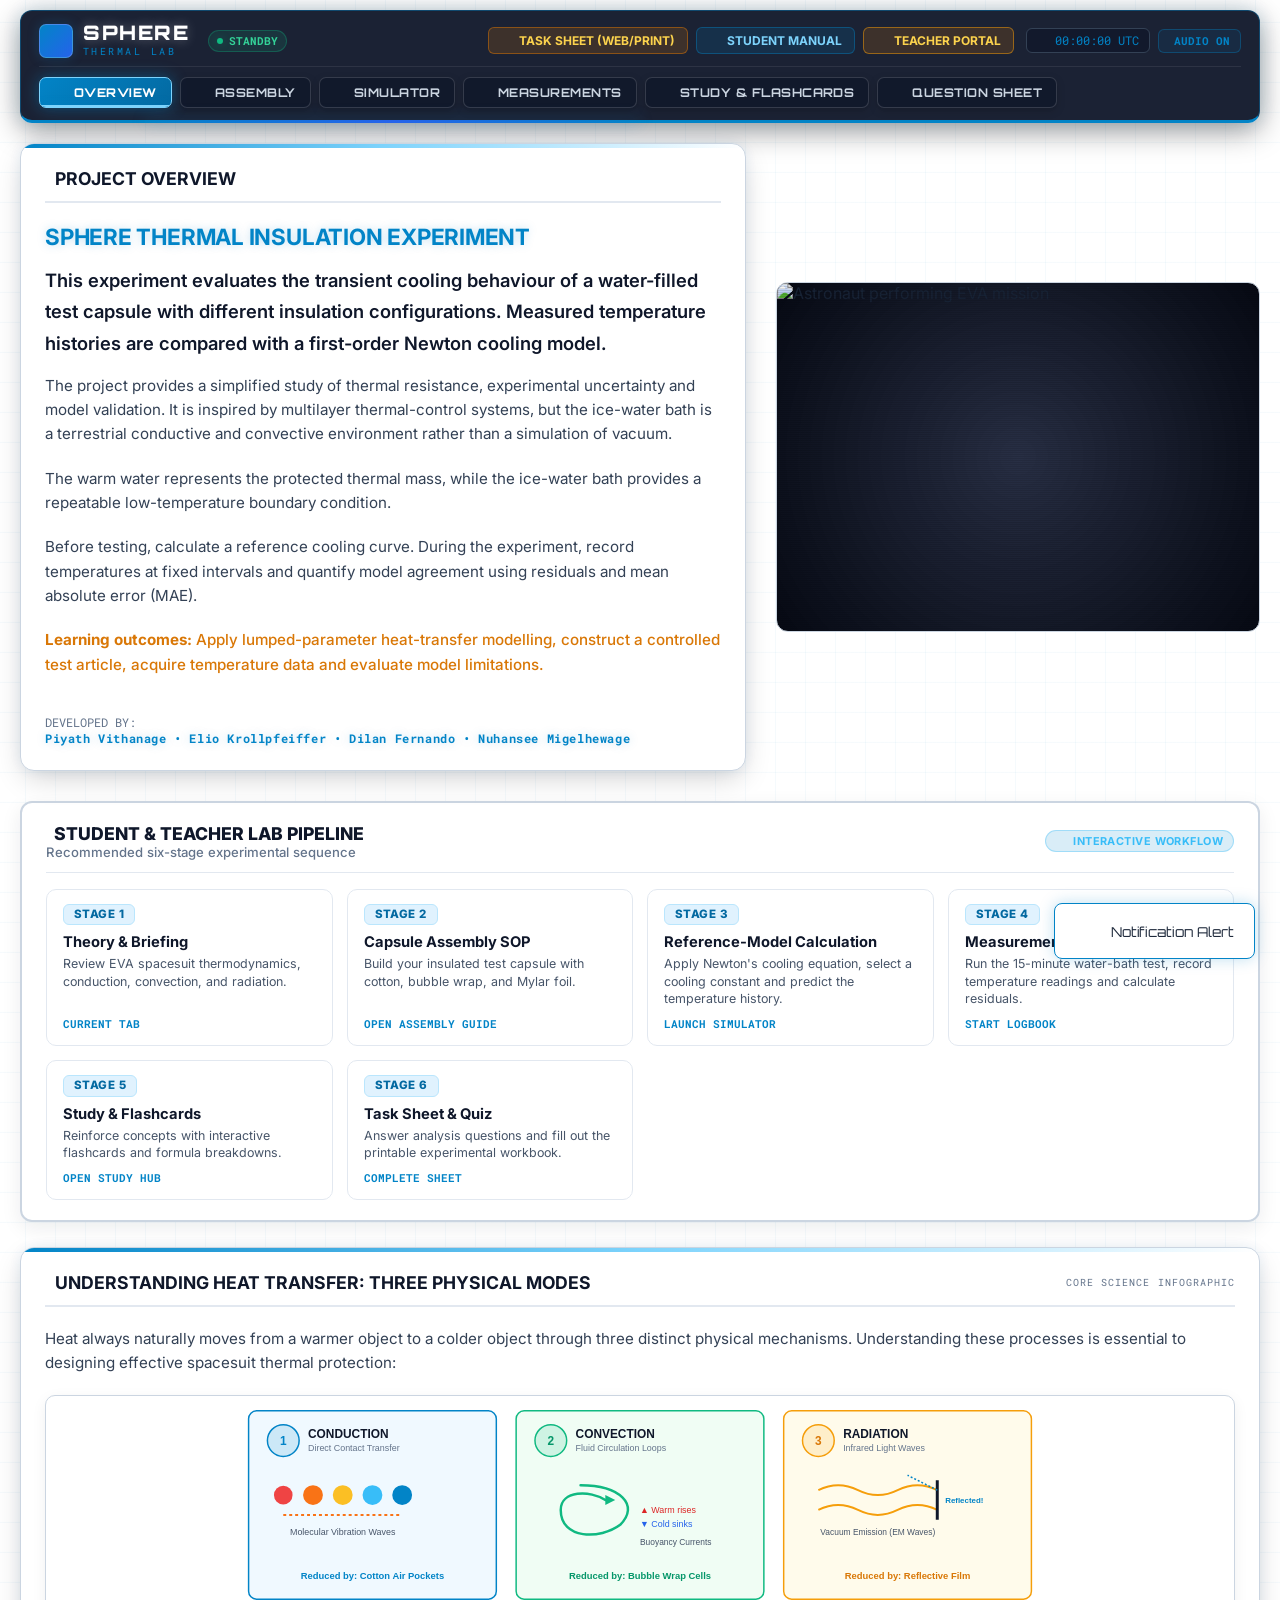
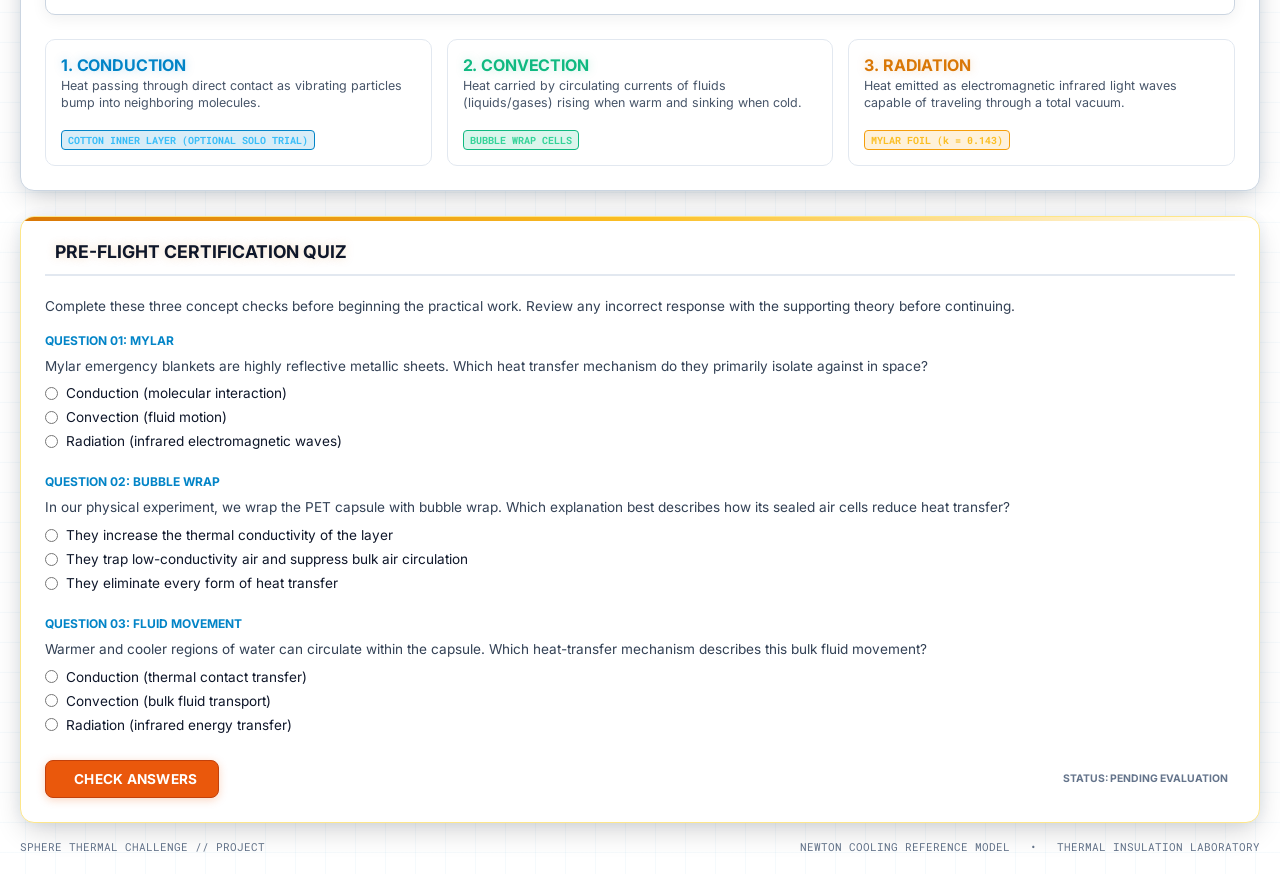
==== commit 472175bb: "Set Mylar cooling constant k back to 0.143 min^-1" ====
--- a/index.html
+++ b/index.html
@@ -112,7 +112,7 @@
         <div class="briefing-hero">
           <div class="hud-panel">
             <div class="panel-header">
-              <span class="panel-title"><i data-lucide="terminal"></i> PROJECT OVERVIEW</span>
+              <span class="panel-title"><i data-lucide="info"></i> PROJECT OVERVIEW</span>
             </div>
 
             <h2 class="glow-cyan" style="margin-bottom:15px;font-size:1.4rem;">
@@ -349,7 +349,7 @@
               <div class="sim-stat-box" style="text-align:left;">
                 <h4 class="glow-orange"><i data-lucide="sun" style="width:14px;height:14px;vertical-align:middle;"></i> 3. RADIATION</h4>
                 <p class="step-desc">Heat emitted as electromagnetic infrared light waves capable of traveling through a total vacuum.</p>
-                <span class="step-badge" style="background:rgba(245,158,11,0.15);color:#fbbf24;border-color:#f59e0b;">MYLAR FOIL (k = 0.115)</span>
+                <span class="step-badge" style="background:rgba(245,158,11,0.15);color:#fbbf24;border-color:#f59e0b;">MYLAR FOIL (k = 0.143)</span>
               </div>
             </div>
           </div>
@@ -642,7 +642,7 @@
             <div class="layer-stack-card" style="background: #ffffff; border: 1.5px solid rgba(245, 158, 11, 0.4); box-shadow: 0 4px 12px rgba(0,0,0,0.05);">
               <div class="layer-stack-header">
                 <span style="color: #d97706; font-weight: bold;">C. MYLAR FOIL</span>
-                <span class="visual-guide-badge" style="background: rgba(245, 158, 11, 0.1); color: #d97706; border-color: #f59e0b;">k = 0.115 min⁻¹</span>
+                <span class="visual-guide-badge" style="background: rgba(245, 158, 11, 0.1); color: #d97706; border-color: #f59e0b;">k = 0.143 min⁻¹</span>
               </div>
               <div class="layer-bars-container">
                 <div class="layer-bar" style="background: #0284c7;">CORE WATER (80°C)</div>
@@ -753,7 +753,7 @@
                 <select id="insulation-select" class="hud-select">
                   <option value="bare">Bare capsule (control) — k = 0.150 min⁻¹</option>
                   <option value="bubble">Bubble-wrap layer — k = 0.040 min⁻¹</option>
-                  <option value="mylar">Reflective-film layer — k = 0.115 min⁻¹</option>
+                  <option value="mylar">Reflective-film layer — k = 0.143 min⁻¹</option>
                   <option value="mli">Multilayer assembly — k = 0.015 min⁻¹</option>
                   <option value="custom">Custom Design (Sandbox Sliders) — k = Variable</option>
                 </select>
@@ -1302,7 +1302,7 @@
                     • Bubble Wrap: $k = 0.040\text{ min}^{-1}$ (approximately $44^\circ\text{C}$)</div>
                   <div
                     style="background: #ffffff; padding: 10px; border-radius: 6px; border: 1px solid #bae6fd; border-left: 4px solid var(--cyan); color: #1e293b; font-weight: 600;">
-                    • Mylar Wrap: $k = 0.115\text{ min}^{-1}$ (approximately $14^\circ\text{C}$)</div>
+                    • Mylar Wrap: $k = 0.143\text{ min}^{-1}$ (approximately $9^\circ\text{C}$)</div>
                   <div
                     style="background: #ffffff; padding: 10px; border-radius: 6px; border: 1px solid #bbf7d0; border-left: 4px solid var(--green); color: #1e293b; font-weight: 600;">
                     • Multi-Layer MLI: $k = 0.015\text{ min}^{-1}$ (Stays at $\sim 64^\circ\text{C}$)</div>
@@ -1706,7 +1706,7 @@
                 style="font-family: var(--font-sans); font-size: 0.85rem; color: #0284c7; font-weight: 800; margin-bottom: 6px;">
                 PRACTICE PROBLEM #02</div>
               <div style="font-size: 0.92rem; color: #0f172a; font-weight: 600; margin-bottom: 10px;">
-                If a Mylar-wrapped capsule has $k = 0.115\text{ min}^{-1}$ and starts at $T_0 = 80^\circ\text{C}$ in a $T_{\text{env}} = 0^\circ\text{C}$ ice bath, what will its temperature be after $t = 20\text{ minutes}$?
+                If a Mylar-wrapped capsule has $k = 0.143\text{ min}^{-1}$ and starts at $T_0 = 80^\circ\text{C}$ in a $T_{\text{env}} = 0^\circ\text{C}$ ice bath, what will its temperature be after $t = 20\text{ minutes}$?
               </div>
               <div style="display: flex; gap: 10px; flex-wrap: wrap;">
                 <button type="button" class="btn-hud btn-hint-toggle" data-target="prob2-hint"
@@ -1721,13 +1721,13 @@
               <div id="prob2-hint"
                 style="display: none; margin-top: 10px; padding: 12px; background: #fffbeb; border-radius: 8px; font-size: 0.85rem; color: #b45309; font-weight: 600;">
                 💡 <strong>Hint:</strong> Use Newton's cooling formula:
-                <div style="margin-top: 6px;">$$T(20) = 0 + (80 - 0) \cdot e^{-0.115 \times 20}$$</div>
+                <div style="margin-top: 6px;">$$T(20) = 0 + (80 - 0) \cdot e^{-0.143 \times 20}$$</div>
               </div>
               <div id="prob2-sol"
                 style="display: none; margin-top: 10px; padding: 12px; background: #f0fdf4; border-radius: 8px; font-size: 0.88rem; color: #15803d; font-weight: 600;">
                 ✓ <strong>Solution:</strong>
-                <div>$$e^{-0.115 \times 20} = e^{-2.30} = 0.1003$$</div>
-                <div style="margin-top: 4px;">$$T(20) = 80 \times 0.1003 = 8.0^\circ\text{C}$$</div>
+                <div>$$e^{-0.143 \times 20} = e^{-2.86} = 0.0573$$</div>
+                <div style="margin-top: 4px;">$$T(20) = 80 \times 0.0573 = 4.6^\circ\text{C}$$</div>
               </div>
             </div>
 
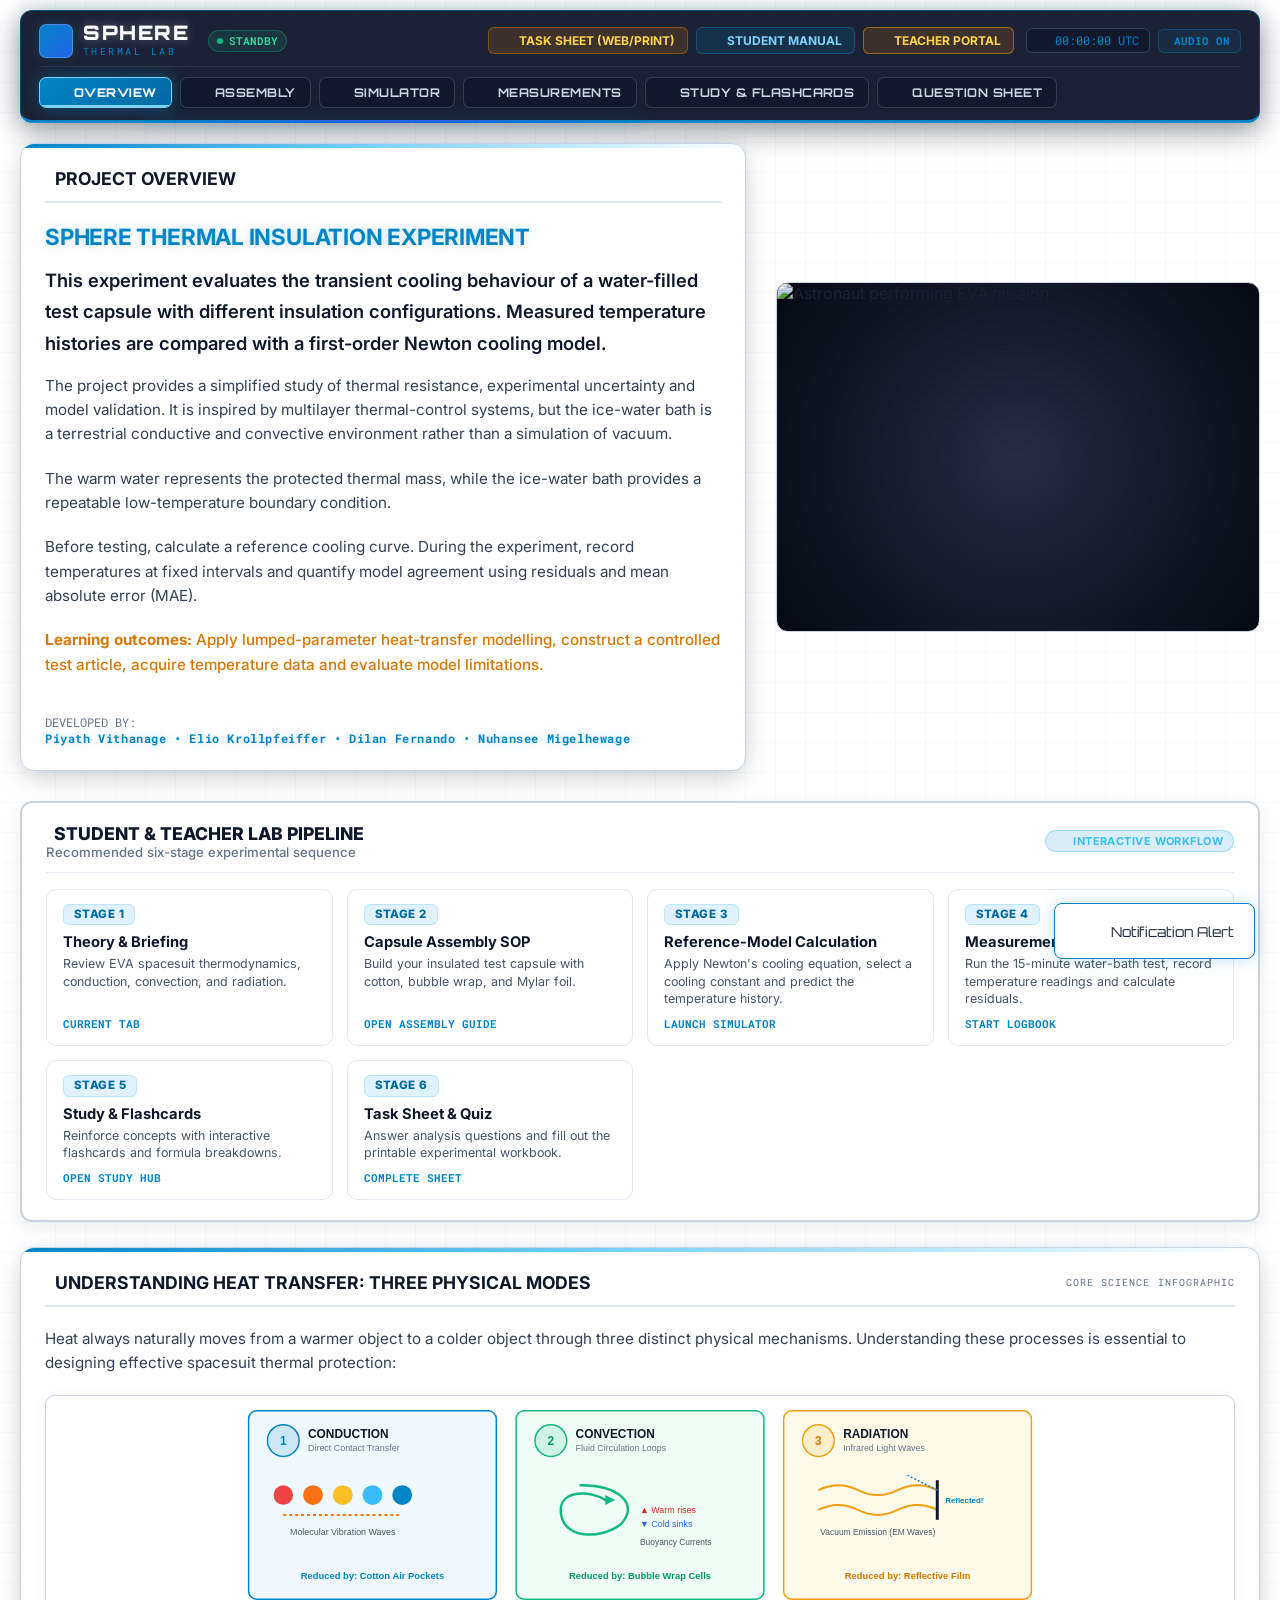
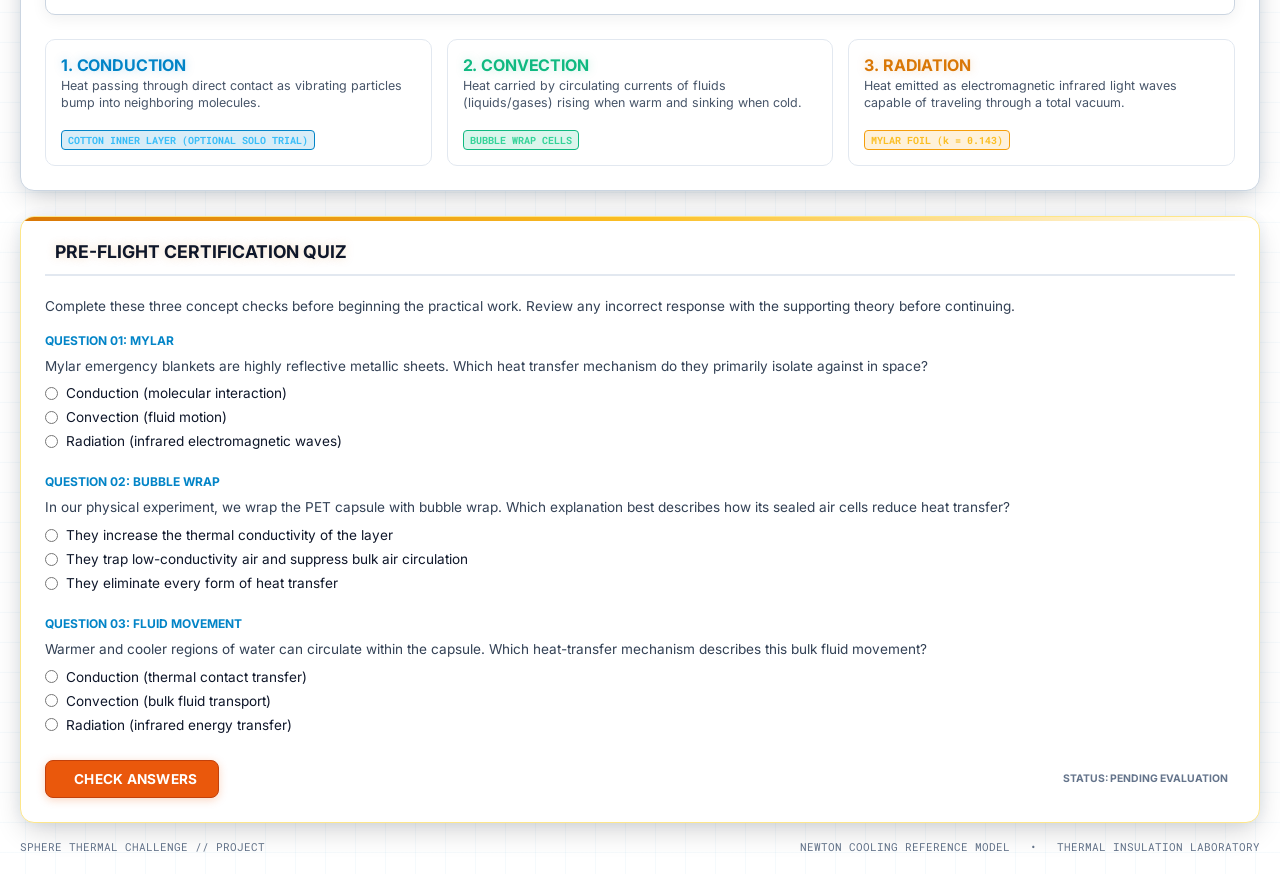
==== commit cb68587c: "Remove AUTO-SYNCED label from measurement entry elapsed time field" ====
--- a/index.html
+++ b/index.html
@@ -902,7 +902,7 @@
               <div id="measurement-entry-content">
                 <form id="telemetry-entry-form" onsubmit="event.preventDefault();">
                   <div class="form-group">
-                    <label class="form-label" for="log-time">ELAPSED TIME <span class="label-hint">AUTO-SYNCED</span></label>
+                    <label class="form-label" for="log-time">ELAPSED TIME</label>
                     <div class="hud-input-wrapper">
                       <input type="number" id="log-time" class="hud-input" min="0" max="15" step="0.1"
                         placeholder="Auto (e.g. 1.0)">
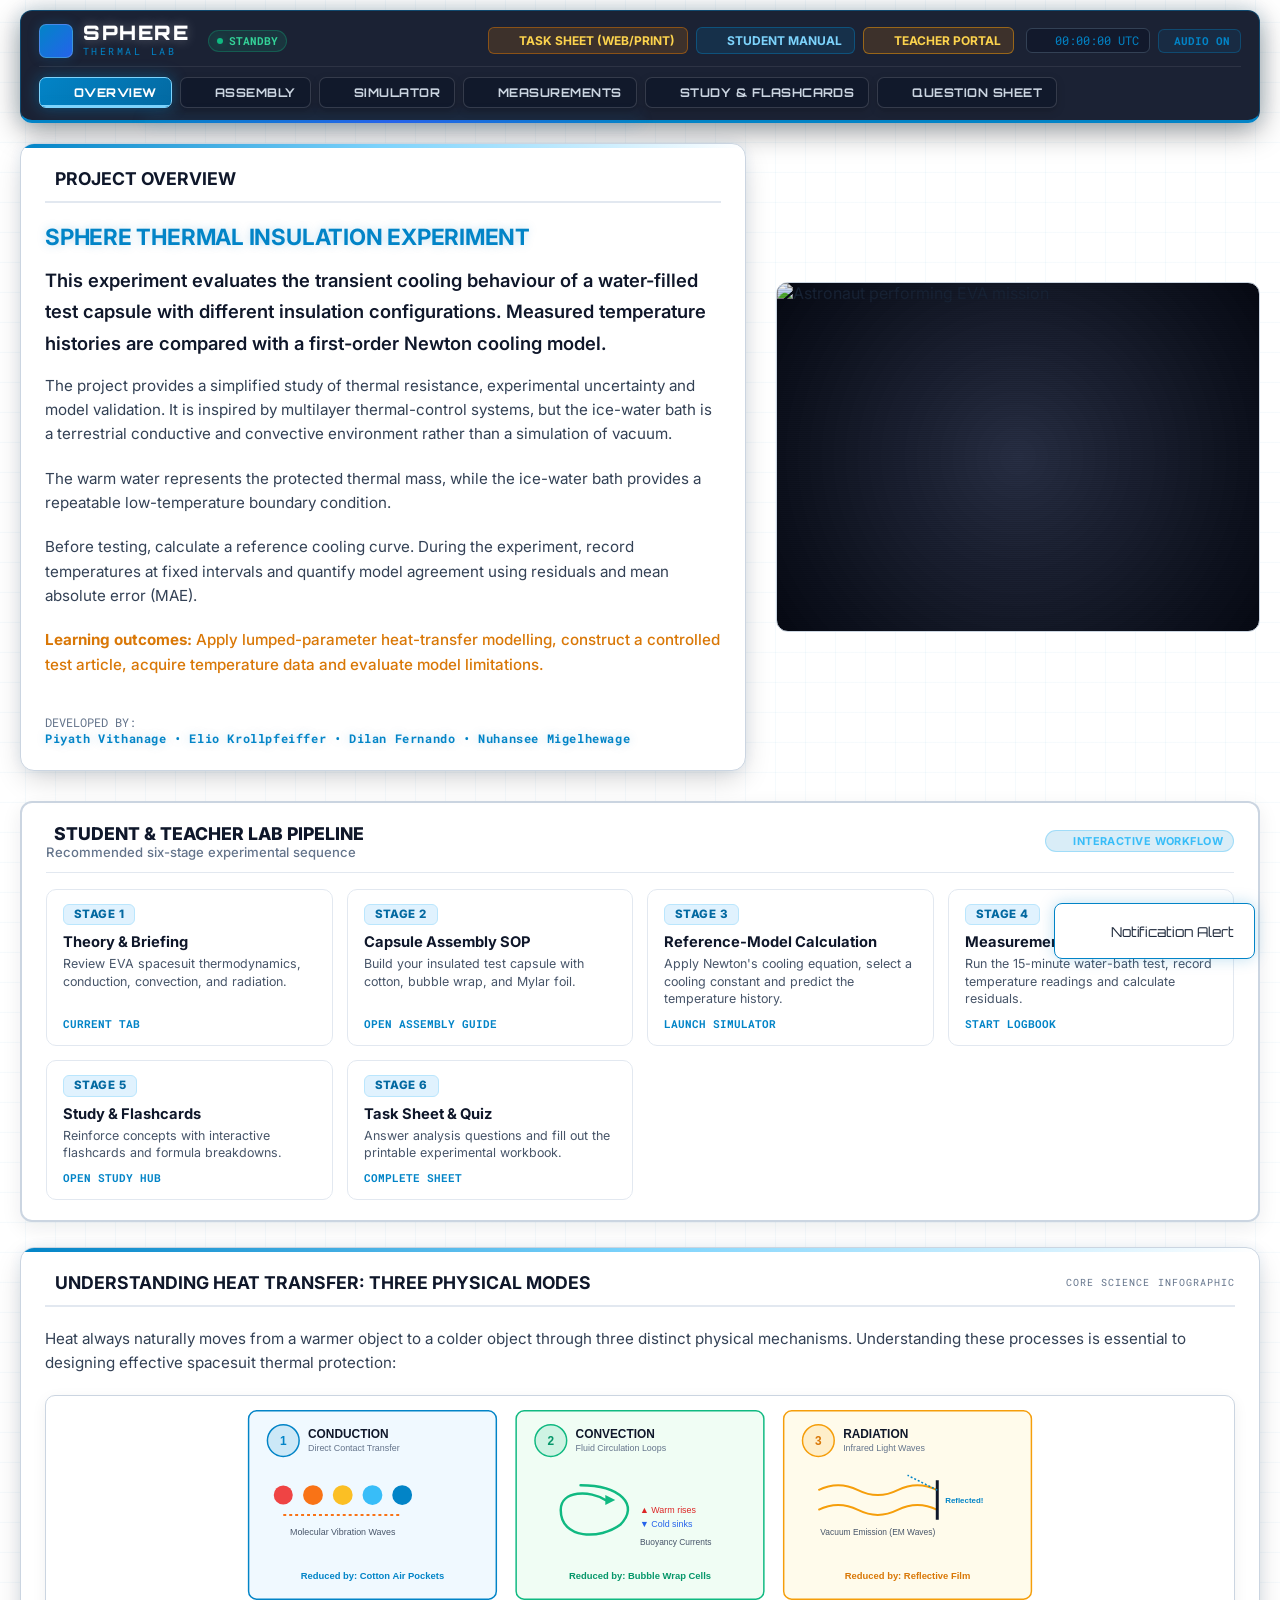
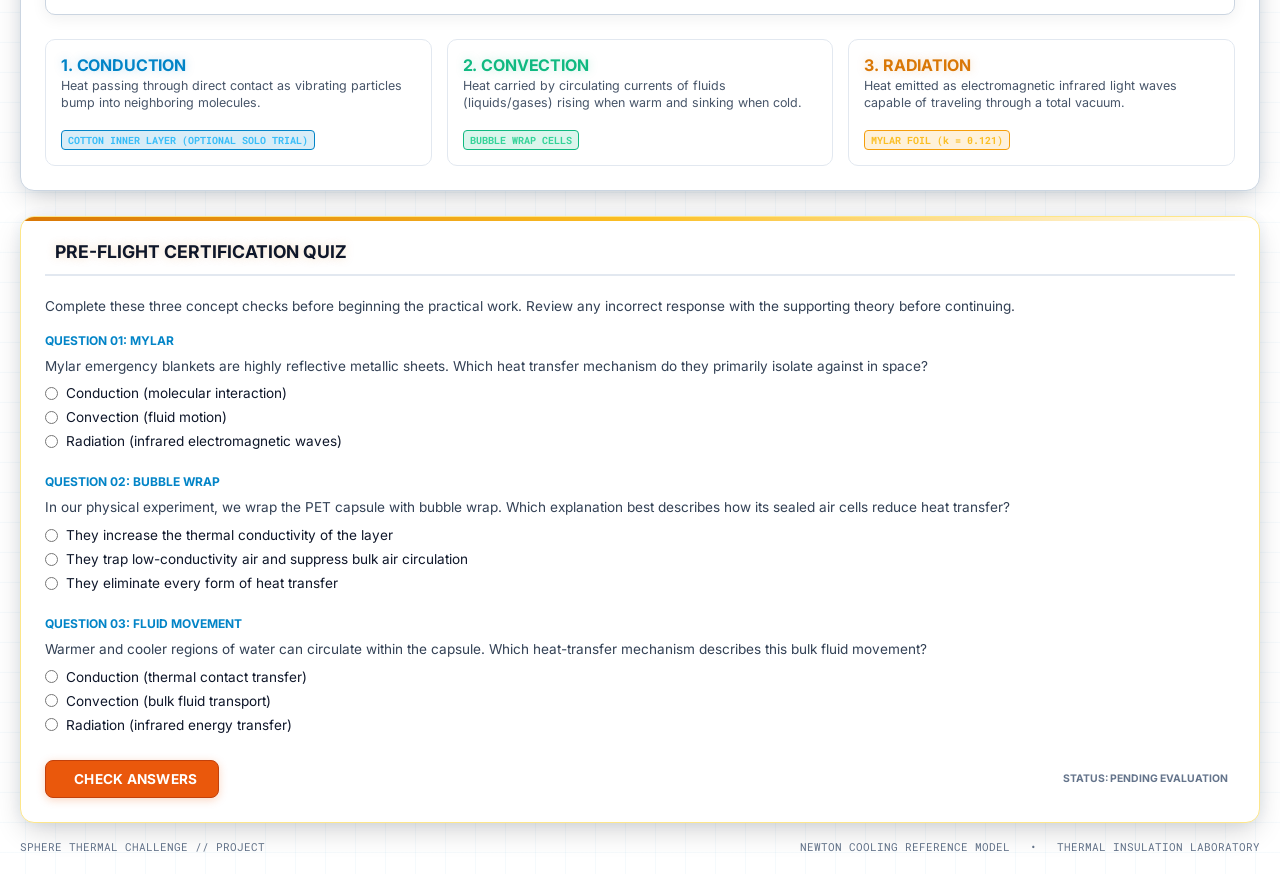
==== commit 28202f64: "Update Mylar cooling constant k to 0.121 min^-1 based on proven empirical trials" ====
--- a/index.html
+++ b/index.html
@@ -349,7 +349,7 @@
               <div class="sim-stat-box" style="text-align:left;">
                 <h4 class="glow-orange"><i data-lucide="sun" style="width:14px;height:14px;vertical-align:middle;"></i> 3. RADIATION</h4>
                 <p class="step-desc">Heat emitted as electromagnetic infrared light waves capable of traveling through a total vacuum.</p>
-                <span class="step-badge" style="background:rgba(245,158,11,0.15);color:#fbbf24;border-color:#f59e0b;">MYLAR FOIL (k = 0.143)</span>
+                <span class="step-badge" style="background:rgba(245,158,11,0.15);color:#fbbf24;border-color:#f59e0b;">MYLAR FOIL (k = 0.121)</span>
               </div>
             </div>
           </div>
@@ -642,7 +642,7 @@
             <div class="layer-stack-card" style="background: #ffffff; border: 1.5px solid rgba(245, 158, 11, 0.4); box-shadow: 0 4px 12px rgba(0,0,0,0.05);">
               <div class="layer-stack-header">
                 <span style="color: #d97706; font-weight: bold;">C. MYLAR FOIL</span>
-                <span class="visual-guide-badge" style="background: rgba(245, 158, 11, 0.1); color: #d97706; border-color: #f59e0b;">k = 0.143 min⁻¹</span>
+                <span class="visual-guide-badge" style="background: rgba(245, 158, 11, 0.1); color: #d97706; border-color: #f59e0b;">k = 0.121 min⁻¹</span>
               </div>
               <div class="layer-bars-container">
                 <div class="layer-bar" style="background: #0284c7;">CORE WATER (80°C)</div>
@@ -753,7 +753,7 @@
                 <select id="insulation-select" class="hud-select">
                   <option value="bare">Bare capsule (control) — k = 0.150 min⁻¹</option>
                   <option value="bubble">Bubble-wrap layer — k = 0.040 min⁻¹</option>
-                  <option value="mylar">Reflective-film layer — k = 0.143 min⁻¹</option>
+                  <option value="mylar">Reflective-film layer — k = 0.121 min⁻¹</option>
                   <option value="mli">Multilayer assembly — k = 0.015 min⁻¹</option>
                   <option value="custom">Custom Design (Sandbox Sliders) — k = Variable</option>
                 </select>
@@ -784,7 +784,22 @@
                   Do not interpret $k$ as the material thermal conductivity $\lambda$.
 
                 </p>
-                <div style="display: flex; flex-direction: column; gap: 8px;">
+                <div style="display: flex; flex-direction: column; gap: 10px;">
+                  <!-- Direct Rate Entry Input Box -->
+                  <div style="display: flex; align-items: center; justify-content: space-between; gap: 10px; background: rgba(0, 0, 0, 0.3); padding: 8px 12px; border-radius: 4px; border: 1px solid rgba(0, 242, 254, 0.2);">
+                    <label for="custom-k-input" style="font-size: 0.75rem; font-weight: 700; color: var(--cyan); font-family: var(--font-mono); display: flex; align-items: center; gap: 6px; margin: 0;">
+                      <span>DIRECT RATE ENTRY (k):</span>
+                    </label>
+                    <div style="display: flex; align-items: center; gap: 6px;">
+                      <span style="font-size: 0.8rem; font-weight: 700; color: var(--cyan); font-family: var(--font-mono);">k =</span>
+                      <input type="number" id="custom-k-input" class="hud-input" min="0.001" max="1.000" step="0.001" value="0.050"
+                        style="width: 90px; padding: 4px 8px; font-size: 0.85rem; font-family: var(--font-mono); text-align: center; border-color: rgba(0, 242, 254, 0.4); color: var(--cyan); font-weight: 700; background: rgba(0, 242, 254, 0.08);"
+                        placeholder="0.050">
+                      <span style="font-size: 0.75rem; color: var(--text-dimmed); font-family: var(--font-mono);">min⁻¹</span>
+                    </div>
+                  </div>
+
+                  <!-- Slider Control -->
                   <div style="display: flex; align-items: center; gap: 15px;">
                     <span
                       style="font-size: 0.75rem; color: var(--text-dimmed); font-family: var(--font-mono); width: 70px;">LOWER k
@@ -796,7 +811,7 @@
                       (0.200)</span>
                   </div>
                   <div
-                    style="display: flex; justify-content: space-between; align-items: center; font-size: 0.7rem; font-family: var(--font-mono); color: var(--text-dimmed); padding-top: 5px;">
+                    style="display: flex; justify-content: space-between; align-items: center; font-size: 0.7rem; font-family: var(--font-mono); color: var(--text-dimmed); padding-top: 2px;">
                     <span>◀ LOWER COOLING CONSTANT</span>
                     <span>HIGHER COOLING CONSTANT ▶</span>
                   </div>
@@ -1302,7 +1317,7 @@
                     • Bubble Wrap: $k = 0.040\text{ min}^{-1}$ (approximately $44^\circ\text{C}$)</div>
                   <div
                     style="background: #ffffff; padding: 10px; border-radius: 6px; border: 1px solid #bae6fd; border-left: 4px solid var(--cyan); color: #1e293b; font-weight: 600;">
-                    • Mylar Wrap: $k = 0.143\text{ min}^{-1}$ (approximately $9^\circ\text{C}$)</div>
+                    • Mylar Wrap: $k = 0.121\text{ min}^{-1}$ (approximately $13^\circ\text{C}$)</div>
                   <div
                     style="background: #ffffff; padding: 10px; border-radius: 6px; border: 1px solid #bbf7d0; border-left: 4px solid var(--green); color: #1e293b; font-weight: 600;">
                     • Multi-Layer MLI: $k = 0.015\text{ min}^{-1}$ (Stays at $\sim 64^\circ\text{C}$)</div>
@@ -1706,7 +1721,7 @@
                 style="font-family: var(--font-sans); font-size: 0.85rem; color: #0284c7; font-weight: 800; margin-bottom: 6px;">
                 PRACTICE PROBLEM #02</div>
               <div style="font-size: 0.92rem; color: #0f172a; font-weight: 600; margin-bottom: 10px;">
-                If a Mylar-wrapped capsule has $k = 0.143\text{ min}^{-1}$ and starts at $T_0 = 80^\circ\text{C}$ in a $T_{\text{env}} = 0^\circ\text{C}$ ice bath, what will its temperature be after $t = 20\text{ minutes}$?
+                If a Mylar-wrapped capsule has $k = 0.121\text{ min}^{-1}$ and starts at $T_0 = 80^\circ\text{C}$ in a $T_{\text{env}} = 0^\circ\text{C}$ ice bath, what will its temperature be after $t = 20\text{ minutes}$?
               </div>
               <div style="display: flex; gap: 10px; flex-wrap: wrap;">
                 <button type="button" class="btn-hud btn-hint-toggle" data-target="prob2-hint"
@@ -1721,13 +1736,13 @@
               <div id="prob2-hint"
                 style="display: none; margin-top: 10px; padding: 12px; background: #fffbeb; border-radius: 8px; font-size: 0.85rem; color: #b45309; font-weight: 600;">
                 💡 <strong>Hint:</strong> Use Newton's cooling formula:
-                <div style="margin-top: 6px;">$$T(20) = 0 + (80 - 0) \cdot e^{-0.143 \times 20}$$</div>
+                <div style="margin-top: 6px;">$$T(20) = 0 + (80 - 0) \cdot e^{-0.121 \times 20}$$</div>
               </div>
               <div id="prob2-sol"
                 style="display: none; margin-top: 10px; padding: 12px; background: #f0fdf4; border-radius: 8px; font-size: 0.88rem; color: #15803d; font-weight: 600;">
                 ✓ <strong>Solution:</strong>
-                <div>$$e^{-0.143 \times 20} = e^{-2.86} = 0.0573$$</div>
-                <div style="margin-top: 4px;">$$T(20) = 80 \times 0.0573 = 4.6^\circ\text{C}$$</div>
+                <div>$$e^{-0.121 \times 20} = e^{-2.42} = 0.0889$$</div>
+                <div style="margin-top: 4px;">$$T(20) = 80 \times 0.0889 = 7.1^\circ\text{C}$$</div>
               </div>
             </div>
 
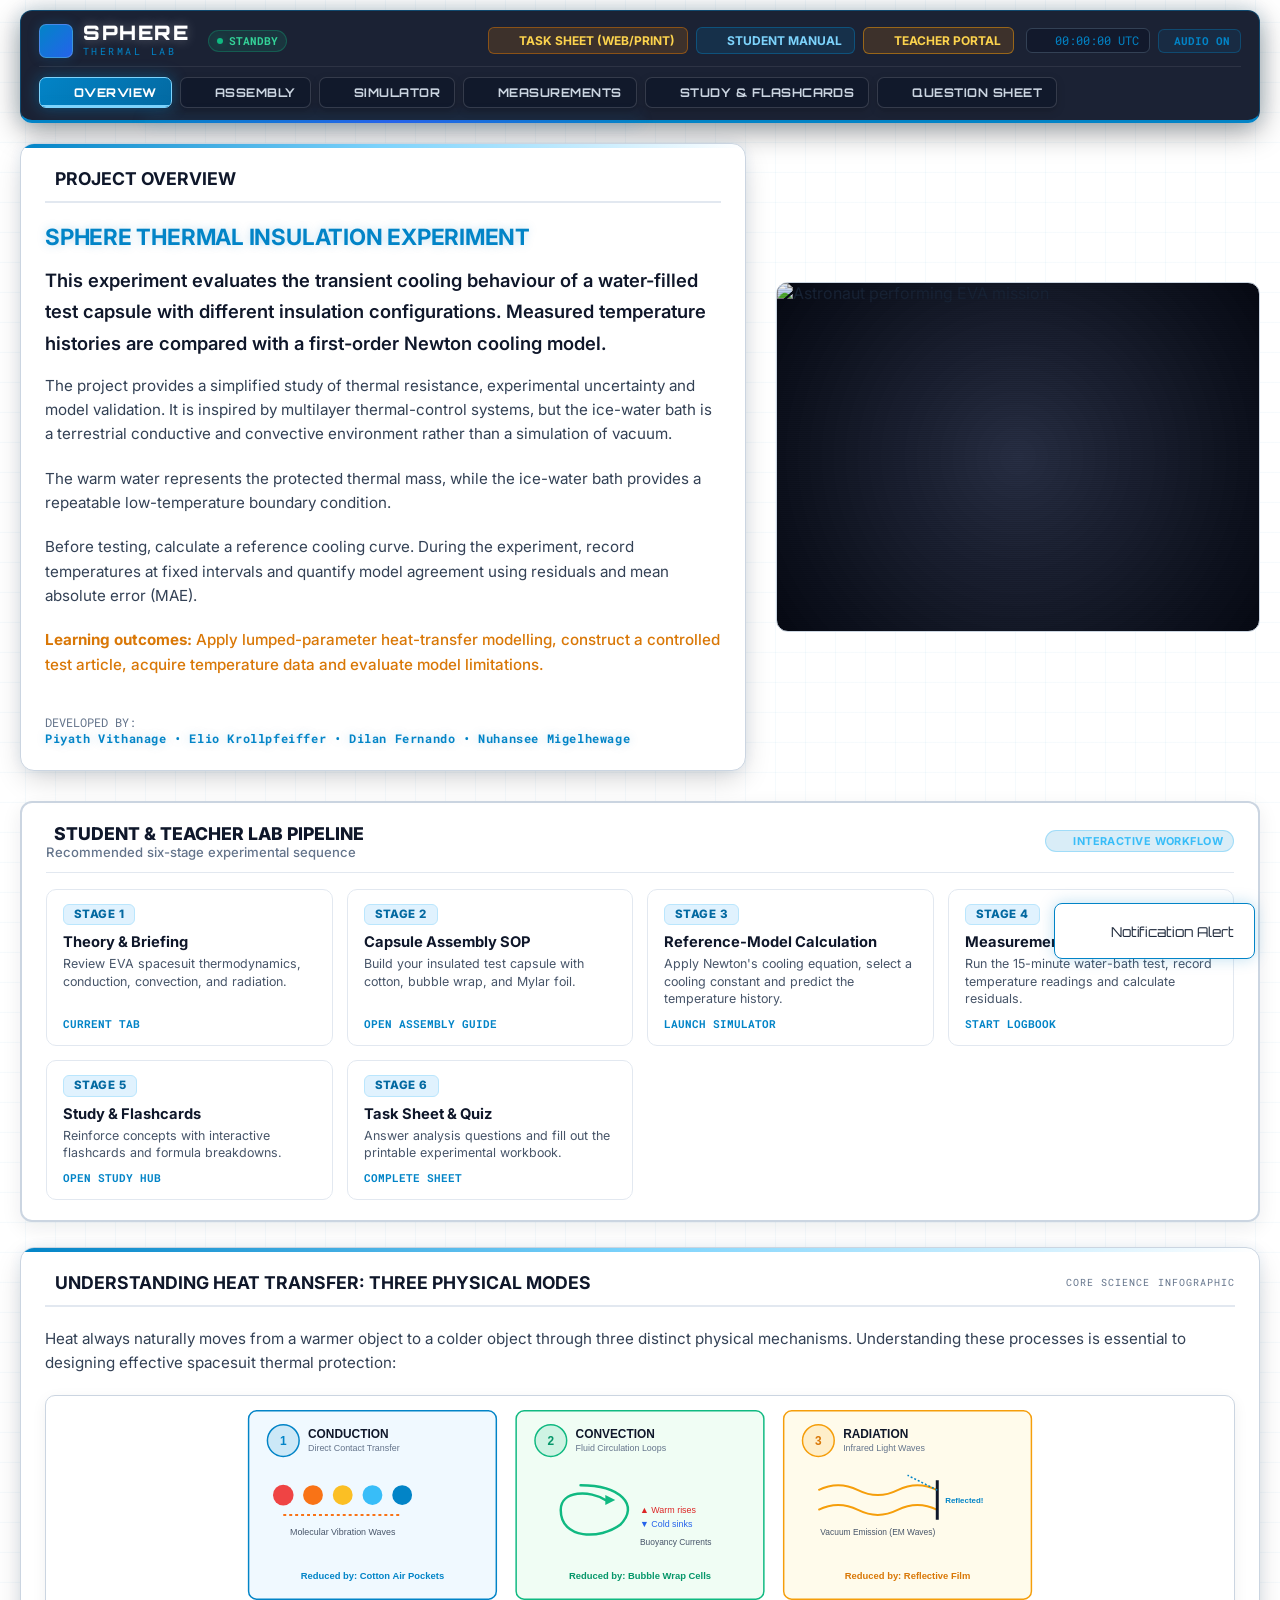
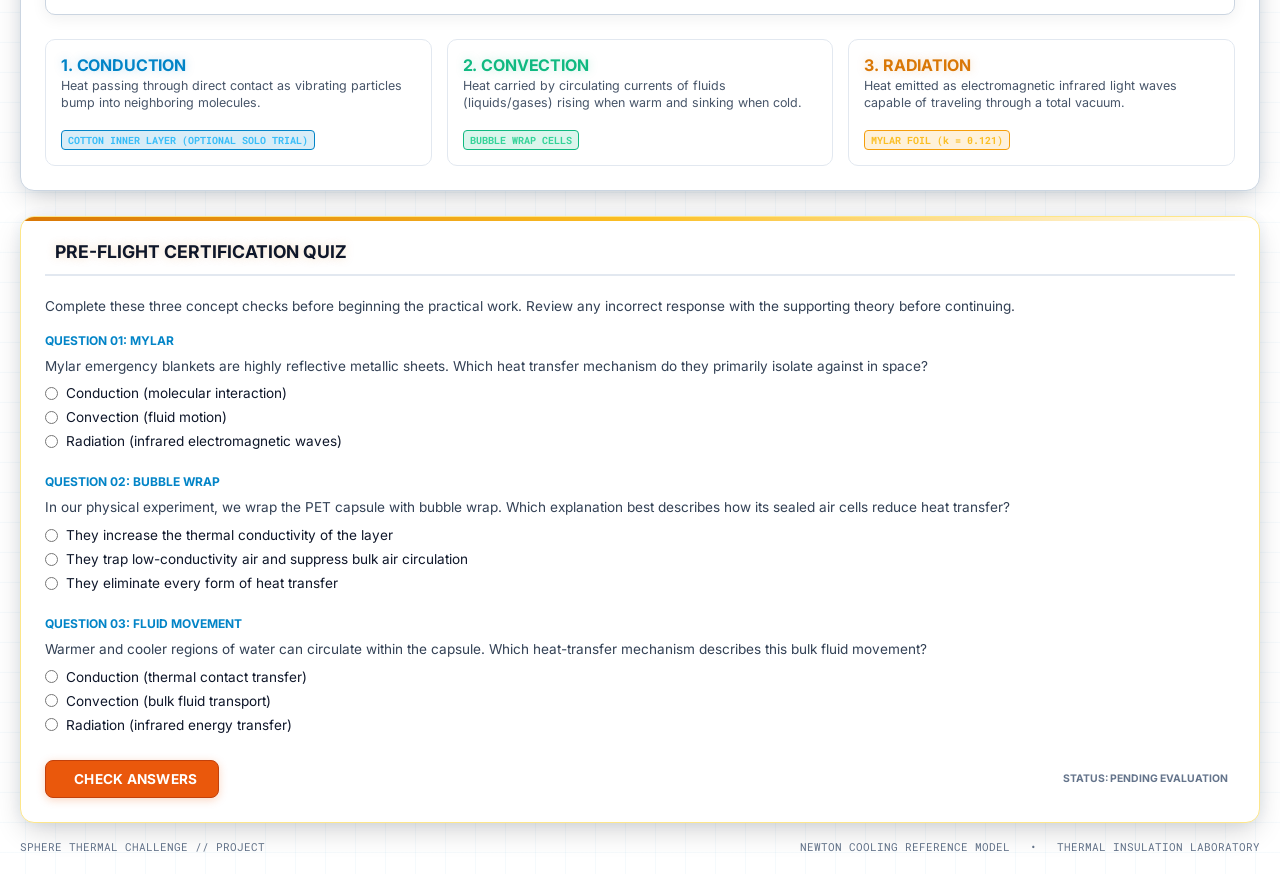
==== commit b5f6cb18: "Re-render all PDF manuals, task sheets, and flashcards with updated theory & telemetry tools" ====
--- a/index.html
+++ b/index.html
@@ -771,9 +771,15 @@
                   style="color: var(--cyan); font-family: var(--font-sans); font-size: 0.8rem; font-weight: 700; letter-spacing: 0.02em; display: flex; justify-content: space-between; align-items: center; margin-bottom: 10px;">
                   <span><i data-lucide="sliders" style="width: 14px; height: 14px; vertical-align: middle;"></i> CUSTOM
                     COOLING RATE</span>
-                  <span id="custom-k-val" class="step-badge"
-                    style="background: rgba(0, 242, 254, 0.1); border-color: var(--cyan); color: var(--cyan); margin: 0; font-size: 0.7rem; padding: 2px 6px;">k
-                    = 0.050</span>
+                  <div class="step-badge"
+                    style="background: rgba(0, 242, 254, 0.1); border: 1px solid var(--cyan); color: var(--cyan); margin: 0; font-size: 0.75rem; padding: 2px 8px; display: flex; align-items: center; gap: 4px; border-radius: 4px;">
+                    <label for="custom-k-input" style="margin: 0; cursor: pointer; color: var(--cyan); font-family: var(--font-mono); font-weight: 700;">k =</label>
+                    <input type="number" id="custom-k-input" min="0.001" max="1.000" step="0.001" value="0.050"
+                      style="width: 65px; background: transparent; border: none; outline: none; color: var(--cyan); font-family: var(--font-mono); font-weight: 700; font-size: 0.75rem; text-align: center; padding: 0;"
+                      placeholder="0.050">
+                    <span style="font-size: 0.65rem; color: var(--cyan); font-family: var(--font-mono); opacity: 0.8;">min⁻¹</span>
+                    <span id="custom-k-val" style="display: none;">k = 0.050</span>
+                  </div>
                 </label>
                 <p class="briefing-text"
                   style="font-size: 0.8rem; line-height: 1.4; margin-bottom: 12px; color: var(--text-normal);">
@@ -784,21 +790,7 @@
                   Do not interpret $k$ as the material thermal conductivity $\lambda$.
 
                 </p>
-                <div style="display: flex; flex-direction: column; gap: 10px;">
-                  <!-- Direct Rate Entry Input Box -->
-                  <div style="display: flex; align-items: center; justify-content: space-between; gap: 10px; background: rgba(0, 0, 0, 0.3); padding: 8px 12px; border-radius: 4px; border: 1px solid rgba(0, 242, 254, 0.2);">
-                    <label for="custom-k-input" style="font-size: 0.75rem; font-weight: 700; color: var(--cyan); font-family: var(--font-mono); display: flex; align-items: center; gap: 6px; margin: 0;">
-                      <span>DIRECT RATE ENTRY (k):</span>
-                    </label>
-                    <div style="display: flex; align-items: center; gap: 6px;">
-                      <span style="font-size: 0.8rem; font-weight: 700; color: var(--cyan); font-family: var(--font-mono);">k =</span>
-                      <input type="number" id="custom-k-input" class="hud-input" min="0.001" max="1.000" step="0.001" value="0.050"
-                        style="width: 90px; padding: 4px 8px; font-size: 0.85rem; font-family: var(--font-mono); text-align: center; border-color: rgba(0, 242, 254, 0.4); color: var(--cyan); font-weight: 700; background: rgba(0, 242, 254, 0.08);"
-                        placeholder="0.050">
-                      <span style="font-size: 0.75rem; color: var(--text-dimmed); font-family: var(--font-mono);">min⁻¹</span>
-                    </div>
-                  </div>
-
+                <div style="display: flex; flex-direction: column; gap: 8px;">
                   <!-- Slider Control -->
                   <div style="display: flex; align-items: center; gap: 15px;">
                     <span
@@ -974,7 +966,7 @@
                   <div class="sim-stat-value glow-orange" id="acquired-points-count" style="font-size: 0.95rem;">0 / 16
                   </div>
                 </div>
-                <div class="sim-stat-box"
+                <div class="sim-stat-box" id="telemetry-mae-box"
                   style="grid-column: span 2; border-color: rgba(16, 185, 129, 0.25); text-align: left; display: flex; align-items: center; justify-content: space-between; padding: 12px 20px;">
                   <div>
                     <div class="sim-stat-title glow-green" style="font-size: 0.75rem;"><i data-lucide="gauge"
@@ -982,7 +974,102 @@
                     <div class="sim-stat-value glow-green" id="telemetry-correlation-score"
                       style="font-size: 1.4rem; margin-top: 2px;">N/A</div>
                   </div>
-
+                  <div style="text-align: right;">
+                    <div class="sim-stat-title" style="font-size: 0.7rem; color: var(--text-dimmed);">MODEL FIT EVALUATION</div>
+                    <div class="sim-stat-value glow-orange" id="telemetry-correlation-grade"
+                      style="font-size: 0.85rem; font-weight: 700; margin-top: 2px; text-transform: uppercase;">NO MEASUREMENTS</div>
+                  </div>
+                </div>
+              </div>
+            </div>
+
+            <!-- GRAPH RESEMBLANCE & DIAGNOSTIC CAUSES PANEL -->
+            <div class="hud-panel" id="discrepancy-analysis-panel">
+              <div class="panel-header" style="display: flex; justify-content: space-between; align-items: center;">
+                <span class="panel-title" style="display: flex; align-items: center; gap: 8px;">
+                  <i data-lucide="shield-alert" id="discrepancy-header-icon" style="color: var(--amber); width: 18px; height: 18px;"></i>
+                  MODEL VS GRAPH RESEMBLANCE DIAGNOSIS
+                </span>
+                <span class="panel-meta" id="discrepancy-status-badge" style="font-size: 0.75rem; padding: 3px 10px; border-radius: 4px; background: rgba(217, 119, 6, 0.15); color: #d97706; font-weight: 700; font-family: var(--font-mono);">
+                  AWAITING DATA
+                </span>
+              </div>
+
+              <!-- At-a-glance Summary Banner -->
+              <div id="discrepancy-summary-banner" class="discrepancy-banner-info">
+                <i data-lucide="info" style="width: 18px; height: 18px; flex-shrink: 0; color: var(--cyan); margin-top: 1px;"></i>
+                <span id="discrepancy-summary-text">
+                  Enter your recorded temperatures or click "Load Sample Data". Mission Control will evaluate whether your actual curve matches model predictions and highlight physical causes for any graph mismatch.
+                </span>
+              </div>
+
+              <!-- Root Cause Diagnosis Cards -->
+              <div style="margin-top: 12px; margin-bottom: 6px;">
+                <div class="sim-stat-title" style="font-size: 0.75rem; color: var(--text-dimmed); text-transform: uppercase; letter-spacing: 0.05em; margin-bottom: 10px;">
+                  <i data-lucide="search-code" style="width: 14px; height: 14px; vertical-align: middle; margin-right: 4px;"></i>
+                  POTENTIAL PHYSICAL & EXPERIMENTAL CAUSES FOR GRAPH DISCREPANCY
+                </div>
+
+                <div class="discrepancy-causes-grid">
+                  <!-- Cause 1: Model Selection -->
+                  <div class="cause-card" id="cause-card-model">
+                    <div class="cause-title">
+                      <i data-lucide="layers"></i>
+                      1. Material Model / Constant ($k$) Mismatch
+                    </div>
+                    <p class="cause-desc">
+                      <strong>Symptom:</strong> Measured curve slope decays significantly faster or slower than predicted.<br>
+                      <strong>Cause:</strong> Selected reference model (Bare, Bubble Wrap, Mylar, Foam, Aerogel) or custom $k$ value does not reflect the actual insulator being tested.
+                    </p>
+                  </div>
+
+                  <!-- Cause 2: Environmental Drafts & Convection -->
+                  <div class="cause-card" id="cause-card-convection">
+                    <div class="cause-title">
+                      <i data-lucide="wind"></i>
+                      2. Room Air Currents & Drafts
+                    </div>
+                    <p class="cause-desc">
+                      <strong>Symptom:</strong> Temperatures systematically lower than model prediction.<br>
+                      <strong>Cause:</strong> Forced air currents or ventilation increase convective heat transfer coefficient ($h$). Check if ambient room temperature ($T_{\text{env}}$) fluctuated during trial.
+                    </p>
+                  </div>
+
+                  <!-- Cause 3: Lid Sealing & Evaporative Loss -->
+                  <div class="cause-card" id="cause-card-evaporation">
+                    <div class="cause-title">
+                      <i data-lucide="droplet"></i>
+                      3. Unsealed Lid & Evaporative Cooling
+                    </div>
+                    <p class="cause-desc">
+                      <strong>Symptom:</strong> Rapid early drop in temperature exceeding linear conduction predictions.<br>
+                      <strong>Cause:</strong> Unsealed stopper, loose lid, or open thermocouple port allows water vapor escape. Evaporation removes thermal energy far faster than pure surface conduction.
+                    </p>
+                  </div>
+
+                  <!-- Cause 4: Probe Placement & Stratification -->
+                  <div class="cause-card" id="cause-card-sensor">
+                    <div class="cause-title">
+                      <i data-lucide="thermometer"></i>
+                      4. Thermometer Placement & Fluid Stratification
+                    </div>
+                    <p class="cause-desc">
+                      <strong>Symptom:</strong> Reading scatter, spikes, or unexpected slope fluctuations.<br>
+                      <strong>Cause:</strong> Sensor touching vessel glass wall instead of fluid core depth, or un-stirred water creating thermal stratification (hot water floating over cooler fluid).
+                    </p>
+                  </div>
+
+                  <!-- Cause 5: Thermal Mass Inertia -->
+                  <div class="cause-card" id="cause-card-inertia">
+                    <div class="cause-title">
+                      <i data-lucide="clock"></i>
+                      5. Initial Glass Wall Thermal Mass (0–2 min)
+                    </div>
+                    <p class="cause-desc">
+                      <strong>Symptom:</strong> Steeper temperature drop specifically during the first 2 minutes.<br>
+                      <strong>Cause:</strong> Cold flask absorbing energy before reaching thermal equilibrium. Newton's Law assumes a lumped capacitance system with uniform container temperature.
+                    </p>
+                  </div>
                 </div>
               </div>
             </div>
--- a/styles.css
+++ b/styles.css
@@ -1120,6 +1120,100 @@
   font-weight: 600;
 }
 
+/* Model vs Graph Resemblance Diagnosis Styles */
+#discrepancy-analysis-panel {
+  grid-column: 1 / -1;
+  margin-top: 10px;
+  background: #ffffff;
+  border: 1px solid #e2e8f0;
+  border-radius: 12px;
+  box-shadow: 0 4px 12px rgba(0, 0, 0, 0.03);
+}
+
+.discrepancy-banner-info {
+  background: #f0f9ff;
+  border: 1px solid #bae6fd;
+  border-radius: 8px;
+  padding: 12px 16px;
+  margin-bottom: 15px;
+  font-size: 0.88rem;
+  color: #0369a1;
+  line-height: 1.5;
+  display: flex;
+  align-items: flex-start;
+  gap: 10px;
+}
+
+.discrepancy-causes-grid {
+  display: grid;
+  grid-template-columns: repeat(auto-fit, minmax(260px, 1fr));
+  gap: 12px;
+}
+
+.cause-card {
+  background: #ffffff;
+  border: 1px solid #e2e8f0;
+  border-radius: 8px;
+  padding: 12px 14px;
+  transition: all 0.25s ease;
+  position: relative;
+}
+
+.cause-card:hover {
+  border-color: #cbd5e1;
+  box-shadow: 0 3px 8px rgba(0, 0, 0, 0.04);
+}
+
+.cause-card.highlighted {
+  border-color: #f59e0b;
+  background: #fffbeb;
+  box-shadow: 0 0 0 2px rgba(245, 158, 11, 0.2);
+}
+
+.cause-card.highlighted-danger {
+  border-color: #ef4444;
+  background: #fef2f2;
+  box-shadow: 0 0 0 2px rgba(239, 68, 68, 0.2);
+}
+
+.cause-title {
+  font-family: var(--font-sans);
+  font-weight: 700;
+  font-size: 0.82rem;
+  color: #0f172a;
+  margin-bottom: 6px;
+  display: flex;
+  align-items: center;
+  gap: 6px;
+}
+
+.cause-title svg {
+  width: 15px;
+  height: 15px;
+  color: #0284c7;
+  flex-shrink: 0;
+}
+
+.cause-card.highlighted .cause-title svg {
+  color: #d97706;
+}
+
+.cause-card.highlighted-danger .cause-title svg {
+  color: #dc2626;
+}
+
+.cause-desc {
+  font-family: var(--font-sans);
+  font-size: 0.78rem;
+  color: #475569;
+  margin: 0;
+  line-height: 1.45;
+}
+
+.cause-desc strong {
+  color: #1e293b;
+}
+
 /* Digital Mission Timer Cockpit */
 .timer-panel {
   display: flex;
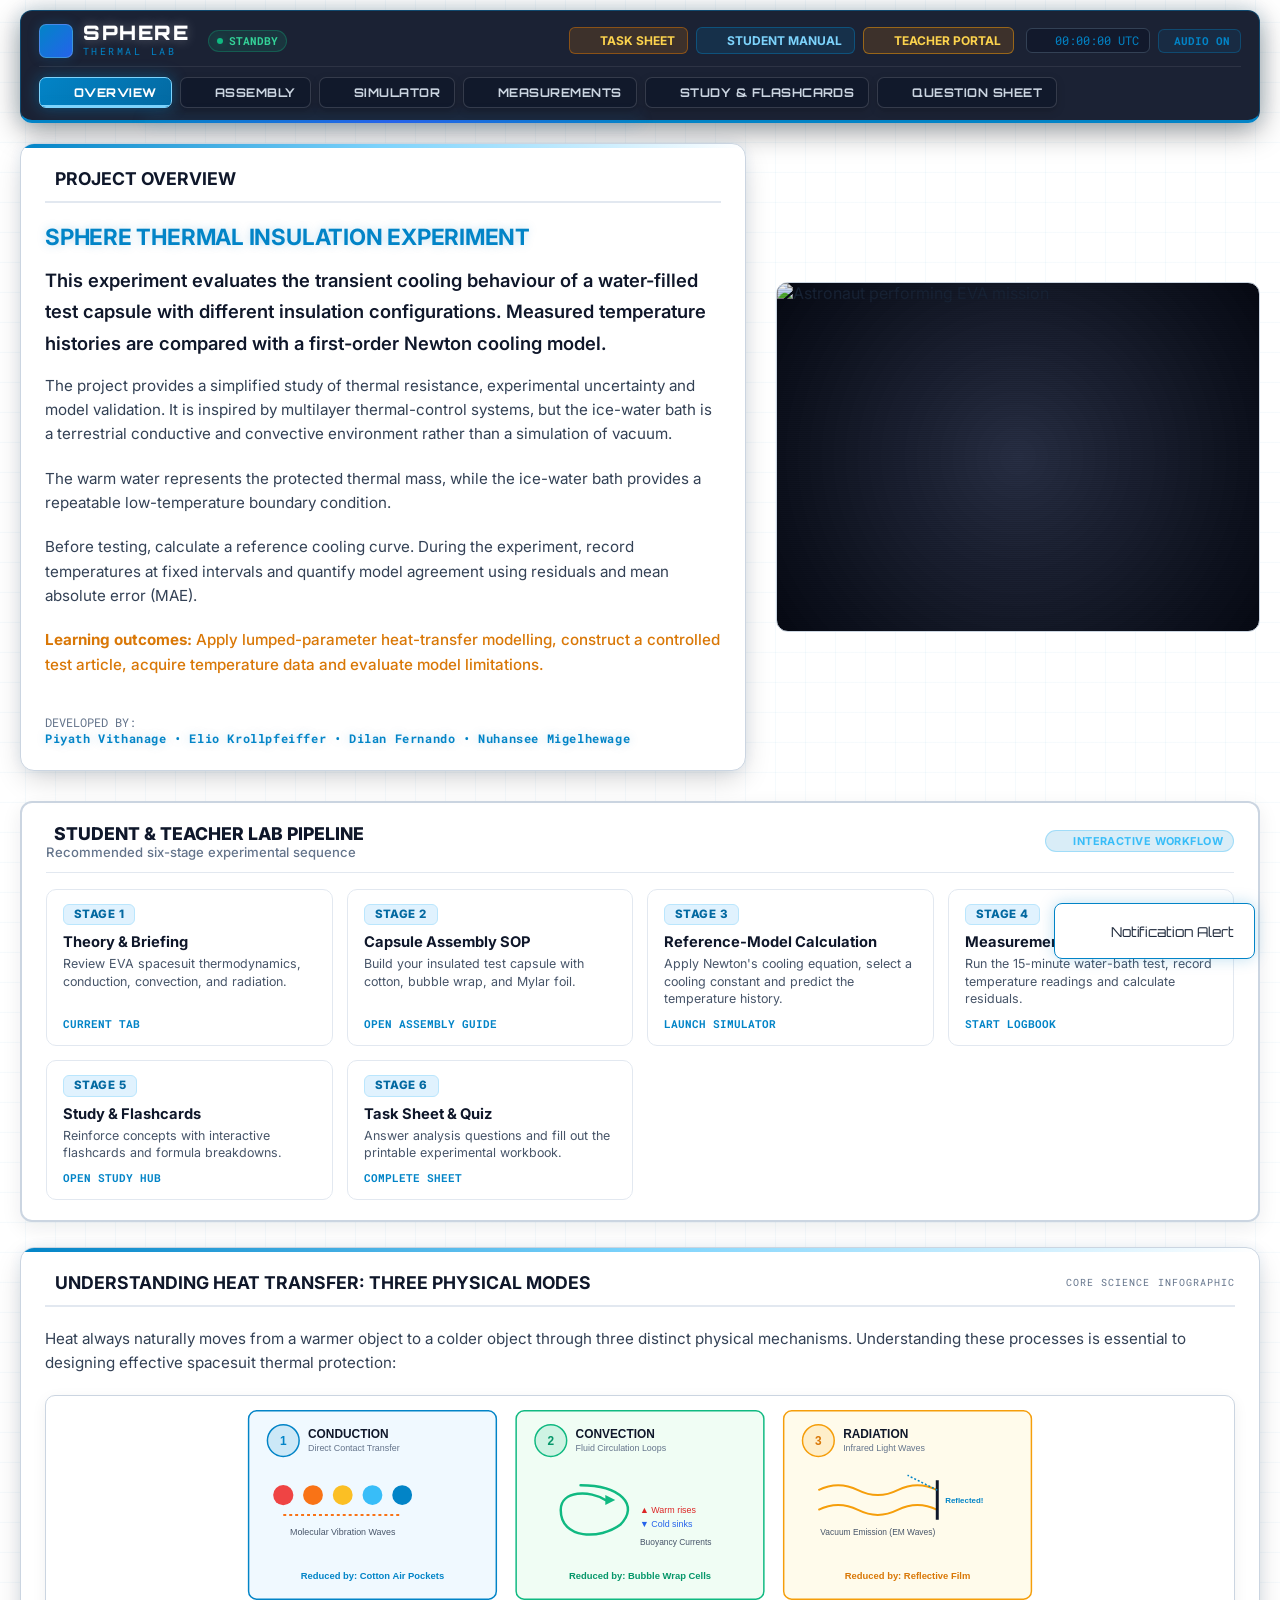
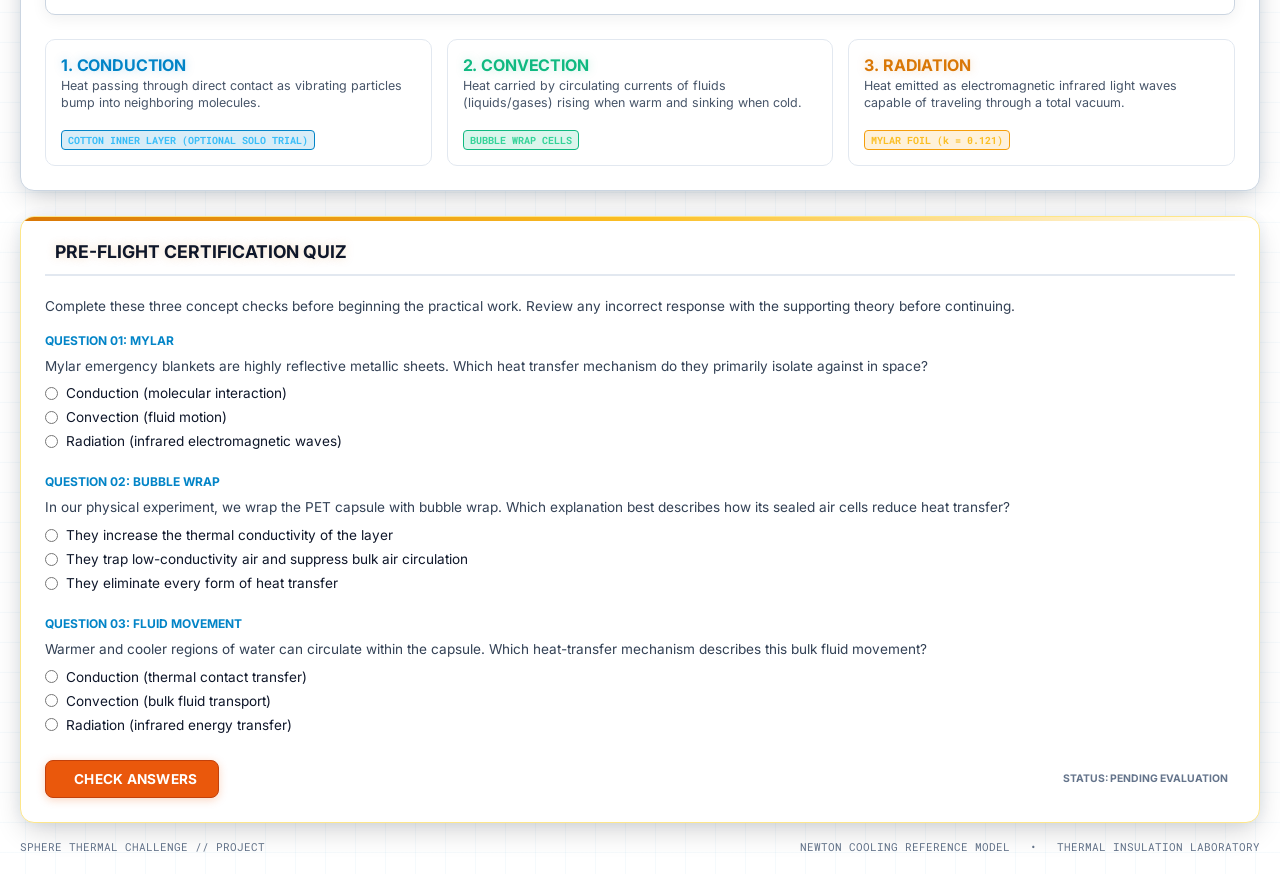
==== commit c66785a0: "Update app, teacher manual layout, and clean up temporary doc_work renders" ====
--- a/index.html
+++ b/index.html
@@ -47,13 +47,16 @@
         <div class="header-utilities">
           <!-- Deliverables Quick Hub -->
           <div class="deliverables-hub">
-            <a href="student_task_sheet.html" target="_blank" rel="noopener" class="deliverable-btn deliverable-btn-task" title="Open two-page laboratory worksheet">
-              <i data-lucide="file-spreadsheet" style="width: 12px; height: 12px;"></i> TASK SHEET (WEB/PRINT)
+            <a href="student_task_sheet.html" target="_blank" rel="noopener"
+              class="deliverable-btn deliverable-btn-task" title="Open two-page laboratory worksheet">
+              <i data-lucide="file-spreadsheet" style="width: 12px; height: 12px;"></i> TASK SHEET
             </a>
-            <a href="student_manual.html" target="_blank" rel="noopener" class="deliverable-btn deliverable-btn-student" title="Open student laboratory manual">
+            <a href="student_manual.html" target="_blank" rel="noopener" class="deliverable-btn deliverable-btn-student"
+              title="Open student laboratory manual">
               <i data-lucide="book-open" style="width: 12px; height: 12px;"></i> STUDENT MANUAL
             </a>
-            <button type="button" class="deliverable-btn deliverable-btn-teacher top-portal-btn" data-target="admin" title="Open Teacher Portal">
+            <button type="button" class="deliverable-btn deliverable-btn-teacher top-portal-btn" data-target="admin"
+              title="Open Teacher Portal">
               <i data-lucide="shield-alert" style="width: 12px; height: 12px;"></i> TEACHER PORTAL
             </button>
           </div>
@@ -73,8 +76,8 @@
       </div>
 
       <!-- Bottom Row: Compact Navigation Tabs -->
-      <button class="mobile-menu-toggle" id="mobile-menu-toggle" type="button"
-        aria-controls="hud-nav-tabs" aria-expanded="false">
+      <button class="mobile-menu-toggle" id="mobile-menu-toggle" type="button" aria-controls="hud-nav-tabs"
+        aria-expanded="false">
         <span class="mobile-menu-toggle-label">
           <i data-lucide="menu"></i>
           MENU
@@ -173,7 +176,8 @@
               <div class="workflow-subtitle">Recommended six-stage experimental sequence</div>
             </div>
             <div style="display: flex; gap: 8px; align-items: center;">
-              <span class="meta-pill meta-pill-blue"><i data-lucide="check" style="width: 12px; height: 12px;"></i> INTERACTIVE WORKFLOW</span>
+              <span class="meta-pill meta-pill-blue"><i data-lucide="check" style="width: 12px; height: 12px;"></i>
+                INTERACTIVE WORKFLOW</span>
             </div>
           </div>
 
@@ -188,7 +192,8 @@
                 <div class="step-title">Theory &amp; Briefing</div>
                 <div class="step-desc">Review EVA spacesuit thermodynamics, conduction, convection, and radiation.</div>
               </div>
-              <div class="step-action-tag">CURRENT TAB <i data-lucide="arrow-right" style="width: 12px; height: 12px;"></i></div>
+              <div class="step-action-tag">CURRENT TAB <i data-lucide="arrow-right"
+                  style="width: 12px; height: 12px;"></i></div>
             </div>
 
             <!-- Step 2 -->
@@ -201,7 +206,8 @@
                 <div class="step-title">Capsule Assembly SOP</div>
                 <div class="step-desc">Build your insulated test capsule with cotton, bubble wrap, and Mylar foil.</div>
               </div>
-              <div class="step-action-tag">OPEN ASSEMBLY GUIDE <i data-lucide="arrow-right" style="width: 12px; height: 12px;"></i></div>
+              <div class="step-action-tag">OPEN ASSEMBLY GUIDE <i data-lucide="arrow-right"
+                  style="width: 12px; height: 12px;"></i></div>
             </div>
 
             <!-- Step 3 -->
@@ -212,9 +218,11 @@
                   <span class="step-icon"><i data-lucide="cpu"></i></span>
                 </div>
                 <div class="step-title">Reference-Model Calculation</div>
-                <div class="step-desc">Apply Newton's cooling equation, select a cooling constant and predict the temperature history.</div>
-              </div>
-              <div class="step-action-tag">LAUNCH SIMULATOR <i data-lucide="arrow-right" style="width: 12px; height: 12px;"></i></div>
+                <div class="step-desc">Apply Newton's cooling equation, select a cooling constant and predict the
+                  temperature history.</div>
+              </div>
+              <div class="step-action-tag">LAUNCH SIMULATOR <i data-lucide="arrow-right"
+                  style="width: 12px; height: 12px;"></i></div>
             </div>
 
             <!-- Step 4 -->
@@ -225,9 +233,11 @@
                   <span class="step-icon"><i data-lucide="activity"></i></span>
                 </div>
                 <div class="step-title">Measurement &amp; Timing</div>
-                <div class="step-desc">Run the 15-minute water-bath test, record temperature readings and calculate residuals.</div>
-              </div>
-              <div class="step-action-tag">START LOGBOOK <i data-lucide="arrow-right" style="width: 12px; height: 12px;"></i></div>
+                <div class="step-desc">Run the 15-minute water-bath test, record temperature readings and calculate
+                  residuals.</div>
+              </div>
+              <div class="step-action-tag">START LOGBOOK <i data-lucide="arrow-right"
+                  style="width: 12px; height: 12px;"></i></div>
             </div>
 
             <!-- Step 5 -->
@@ -240,7 +250,8 @@
                 <div class="step-title">Study &amp; Flashcards</div>
                 <div class="step-desc">Reinforce concepts with interactive flashcards and formula breakdowns.</div>
               </div>
-              <div class="step-action-tag">OPEN STUDY HUB <i data-lucide="arrow-right" style="width: 12px; height: 12px;"></i></div>
+              <div class="step-action-tag">OPEN STUDY HUB <i data-lucide="arrow-right"
+                  style="width: 12px; height: 12px;"></i></div>
             </div>
 
             <!-- Step 6 -->
@@ -253,180 +264,213 @@
                 <div class="step-title">Task Sheet &amp; Quiz</div>
                 <div class="step-desc">Answer analysis questions and fill out the printable experimental workbook.</div>
               </div>
-              <div class="step-action-tag">COMPLETE SHEET <i data-lucide="arrow-right" style="width: 12px; height: 12px;"></i></div>
+              <div class="step-action-tag">COMPLETE SHEET <i data-lucide="arrow-right"
+                  style="width: 12px; height: 12px;"></i></div>
             </div>
           </div>
         </div>
 
-          <!-- Heat Transfer Introduction with Visual Infographic -->
-          <div class="hud-panel" style="margin-top:25px;">
-            <div class="panel-header">
-              <span class="panel-title">
-                <i data-lucide="flame"></i>
-                UNDERSTANDING HEAT TRANSFER: THREE PHYSICAL MODES
-              </span>
-              <span class="panel-meta">
-                CORE SCIENCE INFOGRAPHIC
-              </span>
-            </div>
-
-            <p class="briefing-text">
-              Heat always naturally moves from a warmer object to a colder object through three distinct physical mechanisms. Understanding these processes is essential to designing effective spacesuit thermal protection:
-            </p>
-
-            <!-- Interactive Heat Transfer SVG Visual Guide -->
-            <div style="text-align: center; margin: 20px 0;">
-              <svg viewBox="0 0 820 220" style="background: #ffffff; border: 1.5px solid #cbd5e1; border-radius: 10px; width: 100%; height: auto; max-height: 220px; box-shadow: 0 4px 15px rgba(0,0,0,0.06);">
-                <!-- Conduction Section -->
-                <rect x="15" y="15" width="250" height="190" rx="8" fill="#f0f9ff" stroke="#0284c7" stroke-width="1.5"/>
-                <circle cx="50" cy="45" r="16" fill="rgba(2, 132, 199, 0.15)" stroke="#0284c7" stroke-width="1.5"/>
-                <text x="50" y="49" text-anchor="middle" font-size="12" font-family="sans-serif" font-weight="bold" fill="#0284c7">1</text>
-                <text x="75" y="42" font-size="12" font-family="sans-serif" font-weight="bold" fill="#0f172a">CONDUCTION</text>
-                <text x="75" y="56" font-size="9" font-family="sans-serif" fill="#64748b">Direct Contact Transfer</text>
-                
-                <!-- Conduction Particle Graphic -->
-                <g transform="translate(30, 80)">
-                  <circle cx="20" cy="20" r="10" fill="#ef4444"><animate attributeName="r" values="9;11;9" dur="1s" repeatCount="indefinite"/></circle>
-                  <circle cx="50" cy="20" r="10" fill="#f97316"/>
-                  <circle cx="80" cy="20" r="10" fill="#fbbf24"/>
-                  <circle cx="110" cy="20" r="10" fill="#38bdf8"/>
-                  <circle cx="140" cy="20" r="10" fill="#0284c7"/>
-                  <path d="M 20 40 L 140 40" stroke="#f97316" stroke-width="2" marker-end="url(#arrow)" stroke-dasharray="3,3"/>
-                  <text x="80" y="60" text-anchor="middle" font-size="9" font-family="sans-serif" fill="#475569">Molecular Vibration Waves</text>
-                </g>
-                <text x="140" y="185" text-anchor="middle" font-size="9.5" font-family="sans-serif" font-weight="bold" fill="#0284c7">Reduced by: Cotton Air Pockets</text>
-
-                <!-- Convection Section -->
-                <rect x="285" y="15" width="250" height="190" rx="8" fill="#f0fdf4" stroke="#10b981" stroke-width="1.5"/>
-                <circle cx="320" cy="45" r="16" fill="rgba(16, 185, 129, 0.15)" stroke="#10b981" stroke-width="1.5"/>
-                <text x="320" y="49" text-anchor="middle" font-size="12" font-family="sans-serif" font-weight="bold" fill="#059669">2</text>
-                <text x="345" y="42" font-size="12" font-family="sans-serif" font-weight="bold" fill="#0f172a">CONVECTION</text>
-                <text x="345" y="56" font-size="9" font-family="sans-serif" fill="#64748b">Fluid Circulation Loops</text>
-                
-                <!-- Convection Swirl Graphic -->
-                <g transform="translate(300, 80)">
-                  <path d="M 50 10 C 90 10, 110 30, 90 50 C 70 65, 30 65, 30 35 C 30 15, 60 15, 75 25" fill="none" stroke="#10b981" stroke-width="2.5" stroke-linecap="round"/>
-                  <polygon points="75,20 85,25 75,30" fill="#10b981"/>
-                  <text x="110" y="38" font-size="9" font-family="sans-serif" fill="#dc2626">▲ Warm rises</text>
-                  <text x="110" y="52" font-size="9" font-family="sans-serif" fill="#2563eb">▼ Cold sinks</text>
-                  <text x="110" y="70" font-size="8.5" font-family="sans-serif" fill="#475569">Buoyancy Currents</text>
-                </g>
-                <text x="410" y="185" text-anchor="middle" font-size="9.5" font-family="sans-serif" font-weight="bold" fill="#059669">Reduced by: Bubble Wrap Cells</text>
-
-                <!-- Radiation Section -->
-                <rect x="555" y="15" width="250" height="190" rx="8" fill="#fffbeb" stroke="#f59e0b" stroke-width="1.5"/>
-                <circle cx="590" cy="45" r="16" fill="rgba(245, 158, 11, 0.15)" stroke="#f59e0b" stroke-width="1.5"/>
-                <text x="590" y="49" text-anchor="middle" font-size="12" font-family="sans-serif" font-weight="bold" fill="#d97706">3</text>
-                <text x="615" y="42" font-size="12" font-family="sans-serif" font-weight="bold" fill="#0f172a">RADIATION</text>
-                <text x="615" y="56" font-size="9" font-family="sans-serif" fill="#64748b">Infrared Light Waves</text>
-                
-                <!-- Radiation Ray Graphic -->
-                <g transform="translate(570, 80)">
-                  <path d="M 20 15 Q 40 5, 60 15 T 100 15 T 140 15" fill="none" stroke="#f59e0b" stroke-width="2"/>
-                  <path d="M 20 35 Q 40 25, 60 35 T 100 35 T 140 35" fill="none" stroke="#f59e0b" stroke-width="2"/>
-                  <line x1="140" y1="5" x2="140" y2="45" stroke="#0f172a" stroke-width="3"/>
-                  <path d="M 140 15 L 110 0" stroke="#0284c7" stroke-width="1.5" stroke-dasharray="2,2"/>
-                  <text x="148" y="28" font-size="8" font-family="sans-serif" fill="#0284c7" font-weight="bold">Reflected!</text>
-                  <text x="80" y="60" text-anchor="middle" font-size="8.5" font-family="sans-serif" fill="#475569">Vacuum Emission (EM Waves)</text>
-                </g>
-                <text x="680" y="185" text-anchor="middle" font-size="9.5" font-family="sans-serif" font-weight="bold" fill="#d97706">Reduced by: Reflective Film</text>
-              </svg>
-            </div>
-
-            <div class="sim-stats-container" style="grid-template-columns:repeat(auto-fit, minmax(220px, 1fr));gap:15px;margin-top:15px;">
-              <div class="sim-stat-box" style="text-align:left;">
-                <h4 class="glow-cyan"><i data-lucide="flame" style="width:14px;height:14px;vertical-align:middle;"></i> 1. CONDUCTION</h4>
-                <p class="step-desc">Heat passing through direct contact as vibrating particles bump into neighboring molecules.</p>
-                <span class="step-badge" style="background:rgba(2,132,199,0.15);color:#38bdf8;border-color:#0284c7;">COTTON INNER LAYER (OPTIONAL SOLO TRIAL)</span>
-              </div>
-
-              <div class="sim-stat-box" style="text-align:left;">
-                <h4 class="glow-green"><i data-lucide="wind" style="width:14px;height:14px;vertical-align:middle;"></i> 2. CONVECTION</h4>
-                <p class="step-desc">Heat carried by circulating currents of fluids (liquids/gases) rising when warm and sinking when cold.</p>
-                <span class="step-badge" style="background:rgba(16,185,129,0.15);color:#34d399;border-color:#10b981;">BUBBLE WRAP CELLS</span>
-              </div>
-
-              <div class="sim-stat-box" style="text-align:left;">
-                <h4 class="glow-orange"><i data-lucide="sun" style="width:14px;height:14px;vertical-align:middle;"></i> 3. RADIATION</h4>
-                <p class="step-desc">Heat emitted as electromagnetic infrared light waves capable of traveling through a total vacuum.</p>
-                <span class="step-badge" style="background:rgba(245,158,11,0.15);color:#fbbf24;border-color:#f59e0b;">MYLAR FOIL (k = 0.121)</span>
-              </div>
-            </div>
-          </div>
-
-          <div class="hud-panel panel-orange" style="margin-top: 25px;">
-            <div class="panel-header">
-              <span class="panel-title glow-orange"><i data-lucide="award"></i> PRE-FLIGHT CERTIFICATION QUIZ</span>
-            </div>
-            <p class="briefing-text" style="font-size: 0.85rem; margin-bottom: 15px;">
-              Complete these three concept checks before beginning the practical work. Review any incorrect response
-              with the supporting theory before continuing.
-            </p>
-
-            <div class="quiz-container">
-              <!-- Q1 -->
-              <div class="form-group"
-                style="border-bottom: 1px dashed rgba(255,255,255,0.06); padding-bottom: 12px; margin-bottom: 12px;">
-                <label class="form-label" style="font-size: 0.75rem; color: var(--cyan);">QUESTION 01: MYLAR</label>
-                <p class="briefing-text" style="font-size: 0.85rem; margin-bottom: 8px;">Mylar emergency blankets are
-                  highly reflective metallic sheets. Which heat transfer mechanism do they primarily isolate against in
-                  space?</p>
-                <div
-                  style="display: grid; grid-template-columns: 1fr; gap: 8px; font-family: var(--font-sans); font-size: 0.85rem;">
-                  <label style="display: flex; align-items: center; gap: 8px; cursor: pointer;"><input type="radio"
-                      name="preflight-q1" value="conduction"> Conduction (molecular interaction)</label>
-                  <label style="display: flex; align-items: center; gap: 8px; cursor: pointer;"><input type="radio"
-                      name="preflight-q1" value="convection"> Convection (fluid motion)</label>
-                  <label style="display: flex; align-items: center; gap: 8px; cursor: pointer;"><input type="radio"
-                      name="preflight-q1" value="radiation"> Radiation (infrared electromagnetic waves)</label>
-                </div>
-              </div>
-              <!-- Q2 -->
-              <div class="form-group"
-                style="border-bottom: 1px dashed rgba(255,255,255,0.06); padding-bottom: 12px; margin-bottom: 12px;">
-                <label class="form-label" style="font-size: 0.75rem; color: var(--cyan);">QUESTION 02: BUBBLE
-                  WRAP</label>
-                <p class="briefing-text" style="font-size: 0.85rem; margin-bottom: 8px;">In our physical experiment, we
-                  wrap the PET capsule with bubble wrap. Which explanation best describes how its sealed air cells reduce heat transfer?</p>
-                <div
-                  style="display: grid; grid-template-columns: 1fr; gap: 8px; font-family: var(--font-sans); font-size: 0.85rem;">
-                  <label style="display: flex; align-items: center; gap: 8px; cursor: pointer;"><input type="radio"
-                      name="preflight-q2" value="conduction"> They increase the thermal conductivity of the layer</label>
-                  <label style="display: flex; align-items: center; gap: 8px; cursor: pointer;"><input type="radio"
-                      name="preflight-q2" value="convection"> They trap low-conductivity air and suppress bulk air circulation</label>
-                  <label style="display: flex; align-items: center; gap: 8px; cursor: pointer;"><input type="radio"
-                      name="preflight-q2" value="radiation"> They eliminate every form of heat transfer</label>
-                </div>
-              </div>
-              <!-- Q3 -->
-              <div class="form-group" style="padding-bottom: 12px; margin-bottom: 12px;">
-                <label class="form-label" style="font-size: 0.75rem; color: var(--cyan);">QUESTION 03: FLUID
-                  MOVEMENT</label>
-                <p class="briefing-text" style="font-size: 0.85rem; margin-bottom: 8px;">Warmer and cooler regions of
-                  water can circulate within the capsule. Which heat-transfer mechanism describes this bulk fluid
-                  movement?</p>
-                <div
-                  style="display: grid; grid-template-columns: 1fr; gap: 8px; font-family: var(--font-sans); font-size: 0.85rem;">
-                  <label style="display: flex; align-items: center; gap: 8px; cursor: pointer;"><input type="radio"
-                      name="preflight-q3" value="conduction"> Conduction (thermal contact transfer)</label>
-                  <label style="display: flex; align-items: center; gap: 8px; cursor: pointer;"><input type="radio"
-                      name="preflight-q3" value="convection"> Convection (bulk fluid transport)</label>
-                  <label style="display: flex; align-items: center; gap: 8px; cursor: pointer;"><input type="radio"
-                      name="preflight-q3" value="radiation"> Radiation (infrared energy transfer)</label>
-                </div>
-              </div>
-            </div>
-
-            <div
-              style="margin-top: 15px; display: flex; align-items: center; justify-content: space-between; gap: 15px; flex-wrap: wrap;">
-              <button type="button" class="btn-hud btn-orange" id="btn-submit-quiz" style="width: auto;">
-                <i data-lucide="shield-check"></i> CHECK ANSWERS
-              </button>
-              <div id="quiz-status-badge" class="step-badge"
-                style="background: rgba(255,255,255,0.02); color: var(--text-dimmed); border-color: rgba(255,255,255,0.06); font-family: var(--font-sans); margin-top: 0;">
-                STATUS: PENDING EVALUATION</div>
-            </div>
-          </div>
+        <!-- Heat Transfer Introduction with Visual Infographic -->
+        <div class="hud-panel" style="margin-top:25px;">
+          <div class="panel-header">
+            <span class="panel-title">
+              <i data-lucide="flame"></i>
+              UNDERSTANDING HEAT TRANSFER: THREE PHYSICAL MODES
+            </span>
+            <span class="panel-meta">
+              CORE SCIENCE INFOGRAPHIC
+            </span>
+          </div>
+
+          <p class="briefing-text">
+            Heat always naturally moves from a warmer object to a colder object through three distinct physical
+            mechanisms. Understanding these processes is essential to designing effective spacesuit thermal protection:
+          </p>
+
+          <!-- Interactive Heat Transfer SVG Visual Guide -->
+          <div style="text-align: center; margin: 20px 0;">
+            <svg viewBox="0 0 820 220"
+              style="background: #ffffff; border: 1.5px solid #cbd5e1; border-radius: 10px; width: 100%; height: auto; max-height: 220px; box-shadow: 0 4px 15px rgba(0,0,0,0.06);">
+              <!-- Conduction Section -->
+              <rect x="15" y="15" width="250" height="190" rx="8" fill="#f0f9ff" stroke="#0284c7" stroke-width="1.5" />
+              <circle cx="50" cy="45" r="16" fill="rgba(2, 132, 199, 0.15)" stroke="#0284c7" stroke-width="1.5" />
+              <text x="50" y="49" text-anchor="middle" font-size="12" font-family="sans-serif" font-weight="bold"
+                fill="#0284c7">1</text>
+              <text x="75" y="42" font-size="12" font-family="sans-serif" font-weight="bold"
+                fill="#0f172a">CONDUCTION</text>
+              <text x="75" y="56" font-size="9" font-family="sans-serif" fill="#64748b">Direct Contact Transfer</text>
+
+              <!-- Conduction Particle Graphic -->
+              <g transform="translate(30, 80)">
+                <circle cx="20" cy="20" r="10" fill="#ef4444">
+                  <animate attributeName="r" values="9;11;9" dur="1s" repeatCount="indefinite" />
+                </circle>
+                <circle cx="50" cy="20" r="10" fill="#f97316" />
+                <circle cx="80" cy="20" r="10" fill="#fbbf24" />
+                <circle cx="110" cy="20" r="10" fill="#38bdf8" />
+                <circle cx="140" cy="20" r="10" fill="#0284c7" />
+                <path d="M 20 40 L 140 40" stroke="#f97316" stroke-width="2" marker-end="url(#arrow)"
+                  stroke-dasharray="3,3" />
+                <text x="80" y="60" text-anchor="middle" font-size="9" font-family="sans-serif" fill="#475569">Molecular
+                  Vibration Waves</text>
+              </g>
+              <text x="140" y="185" text-anchor="middle" font-size="9.5" font-family="sans-serif" font-weight="bold"
+                fill="#0284c7">Reduced by: Cotton Air Pockets</text>
+
+              <!-- Convection Section -->
+              <rect x="285" y="15" width="250" height="190" rx="8" fill="#f0fdf4" stroke="#10b981" stroke-width="1.5" />
+              <circle cx="320" cy="45" r="16" fill="rgba(16, 185, 129, 0.15)" stroke="#10b981" stroke-width="1.5" />
+              <text x="320" y="49" text-anchor="middle" font-size="12" font-family="sans-serif" font-weight="bold"
+                fill="#059669">2</text>
+              <text x="345" y="42" font-size="12" font-family="sans-serif" font-weight="bold"
+                fill="#0f172a">CONVECTION</text>
+              <text x="345" y="56" font-size="9" font-family="sans-serif" fill="#64748b">Fluid Circulation Loops</text>
+
+              <!-- Convection Swirl Graphic -->
+              <g transform="translate(300, 80)">
+                <path d="M 50 10 C 90 10, 110 30, 90 50 C 70 65, 30 65, 30 35 C 30 15, 60 15, 75 25" fill="none"
+                  stroke="#10b981" stroke-width="2.5" stroke-linecap="round" />
+                <polygon points="75,20 85,25 75,30" fill="#10b981" />
+                <text x="110" y="38" font-size="9" font-family="sans-serif" fill="#dc2626">▲ Warm rises</text>
+                <text x="110" y="52" font-size="9" font-family="sans-serif" fill="#2563eb">▼ Cold sinks</text>
+                <text x="110" y="70" font-size="8.5" font-family="sans-serif" fill="#475569">Buoyancy Currents</text>
+              </g>
+              <text x="410" y="185" text-anchor="middle" font-size="9.5" font-family="sans-serif" font-weight="bold"
+                fill="#059669">Reduced by: Bubble Wrap Cells</text>
+
+              <!-- Radiation Section -->
+              <rect x="555" y="15" width="250" height="190" rx="8" fill="#fffbeb" stroke="#f59e0b" stroke-width="1.5" />
+              <circle cx="590" cy="45" r="16" fill="rgba(245, 158, 11, 0.15)" stroke="#f59e0b" stroke-width="1.5" />
+              <text x="590" y="49" text-anchor="middle" font-size="12" font-family="sans-serif" font-weight="bold"
+                fill="#d97706">3</text>
+              <text x="615" y="42" font-size="12" font-family="sans-serif" font-weight="bold"
+                fill="#0f172a">RADIATION</text>
+              <text x="615" y="56" font-size="9" font-family="sans-serif" fill="#64748b">Infrared Light Waves</text>
+
+              <!-- Radiation Ray Graphic -->
+              <g transform="translate(570, 80)">
+                <path d="M 20 15 Q 40 5, 60 15 T 100 15 T 140 15" fill="none" stroke="#f59e0b" stroke-width="2" />
+                <path d="M 20 35 Q 40 25, 60 35 T 100 35 T 140 35" fill="none" stroke="#f59e0b" stroke-width="2" />
+                <line x1="140" y1="5" x2="140" y2="45" stroke="#0f172a" stroke-width="3" />
+                <path d="M 140 15 L 110 0" stroke="#0284c7" stroke-width="1.5" stroke-dasharray="2,2" />
+                <text x="148" y="28" font-size="8" font-family="sans-serif" fill="#0284c7"
+                  font-weight="bold">Reflected!</text>
+                <text x="80" y="60" text-anchor="middle" font-size="8.5" font-family="sans-serif" fill="#475569">Vacuum
+                  Emission (EM Waves)</text>
+              </g>
+              <text x="680" y="185" text-anchor="middle" font-size="9.5" font-family="sans-serif" font-weight="bold"
+                fill="#d97706">Reduced by: Reflective Film</text>
+            </svg>
+          </div>
+
+          <div class="sim-stats-container"
+            style="grid-template-columns:repeat(auto-fit, minmax(220px, 1fr));gap:15px;margin-top:15px;">
+            <div class="sim-stat-box" style="text-align:left;">
+              <h4 class="glow-cyan"><i data-lucide="flame" style="width:14px;height:14px;vertical-align:middle;"></i> 1.
+                CONDUCTION</h4>
+              <p class="step-desc">Heat passing through direct contact as vibrating particles bump into neighboring
+                molecules.</p>
+              <span class="step-badge"
+                style="background:rgba(2,132,199,0.15);color:#38bdf8;border-color:#0284c7;">COTTON INNER LAYER (OPTIONAL
+                SOLO TRIAL)</span>
+            </div>
+
+            <div class="sim-stat-box" style="text-align:left;">
+              <h4 class="glow-green"><i data-lucide="wind" style="width:14px;height:14px;vertical-align:middle;"></i> 2.
+                CONVECTION</h4>
+              <p class="step-desc">Heat carried by circulating currents of fluids (liquids/gases) rising when warm and
+                sinking when cold.</p>
+              <span class="step-badge"
+                style="background:rgba(16,185,129,0.15);color:#34d399;border-color:#10b981;">BUBBLE WRAP CELLS</span>
+            </div>
+
+            <div class="sim-stat-box" style="text-align:left;">
+              <h4 class="glow-orange"><i data-lucide="sun" style="width:14px;height:14px;vertical-align:middle;"></i> 3.
+                RADIATION</h4>
+              <p class="step-desc">Heat emitted as electromagnetic infrared light waves capable of traveling through a
+                total vacuum.</p>
+              <span class="step-badge"
+                style="background:rgba(245,158,11,0.15);color:#fbbf24;border-color:#f59e0b;">MYLAR FOIL (k =
+                0.121)</span>
+            </div>
+          </div>
+        </div>
+
+        <div class="hud-panel panel-orange" style="margin-top: 25px;">
+          <div class="panel-header">
+            <span class="panel-title glow-orange"><i data-lucide="award"></i> PRE-FLIGHT CERTIFICATION QUIZ</span>
+          </div>
+          <p class="briefing-text" style="font-size: 0.85rem; margin-bottom: 15px;">
+            Complete these three concept checks before beginning the practical work. Review any incorrect response
+            with the supporting theory before continuing.
+          </p>
+
+          <div class="quiz-container">
+            <!-- Q1 -->
+            <div class="form-group"
+              style="border-bottom: 1px dashed rgba(255,255,255,0.06); padding-bottom: 12px; margin-bottom: 12px;">
+              <label class="form-label" style="font-size: 0.75rem; color: var(--cyan);">QUESTION 01: MYLAR</label>
+              <p class="briefing-text" style="font-size: 0.85rem; margin-bottom: 8px;">Mylar emergency blankets are
+                highly reflective metallic sheets. Which heat transfer mechanism do they primarily isolate against in
+                space?</p>
+              <div
+                style="display: grid; grid-template-columns: 1fr; gap: 8px; font-family: var(--font-sans); font-size: 0.85rem;">
+                <label style="display: flex; align-items: center; gap: 8px; cursor: pointer;"><input type="radio"
+                    name="preflight-q1" value="conduction"> Conduction (molecular interaction)</label>
+                <label style="display: flex; align-items: center; gap: 8px; cursor: pointer;"><input type="radio"
+                    name="preflight-q1" value="convection"> Convection (fluid motion)</label>
+                <label style="display: flex; align-items: center; gap: 8px; cursor: pointer;"><input type="radio"
+                    name="preflight-q1" value="radiation"> Radiation (infrared electromagnetic waves)</label>
+              </div>
+            </div>
+            <!-- Q2 -->
+            <div class="form-group"
+              style="border-bottom: 1px dashed rgba(255,255,255,0.06); padding-bottom: 12px; margin-bottom: 12px;">
+              <label class="form-label" style="font-size: 0.75rem; color: var(--cyan);">QUESTION 02: BUBBLE
+                WRAP</label>
+              <p class="briefing-text" style="font-size: 0.85rem; margin-bottom: 8px;">In our physical experiment, we
+                wrap the PET capsule with bubble wrap. Which explanation best describes how its sealed air cells reduce
+                heat transfer?</p>
+              <div
+                style="display: grid; grid-template-columns: 1fr; gap: 8px; font-family: var(--font-sans); font-size: 0.85rem;">
+                <label style="display: flex; align-items: center; gap: 8px; cursor: pointer;"><input type="radio"
+                    name="preflight-q2" value="conduction"> They increase the thermal conductivity of the layer</label>
+                <label style="display: flex; align-items: center; gap: 8px; cursor: pointer;"><input type="radio"
+                    name="preflight-q2" value="convection"> They trap low-conductivity air and suppress bulk air
+                  circulation</label>
+                <label style="display: flex; align-items: center; gap: 8px; cursor: pointer;"><input type="radio"
+                    name="preflight-q2" value="radiation"> They eliminate every form of heat transfer</label>
+              </div>
+            </div>
+            <!-- Q3 -->
+            <div class="form-group" style="padding-bottom: 12px; margin-bottom: 12px;">
+              <label class="form-label" style="font-size: 0.75rem; color: var(--cyan);">QUESTION 03: FLUID
+                MOVEMENT</label>
+              <p class="briefing-text" style="font-size: 0.85rem; margin-bottom: 8px;">Warmer and cooler regions of
+                water can circulate within the capsule. Which heat-transfer mechanism describes this bulk fluid
+                movement?</p>
+              <div
+                style="display: grid; grid-template-columns: 1fr; gap: 8px; font-family: var(--font-sans); font-size: 0.85rem;">
+                <label style="display: flex; align-items: center; gap: 8px; cursor: pointer;"><input type="radio"
+                    name="preflight-q3" value="conduction"> Conduction (thermal contact transfer)</label>
+                <label style="display: flex; align-items: center; gap: 8px; cursor: pointer;"><input type="radio"
+                    name="preflight-q3" value="convection"> Convection (bulk fluid transport)</label>
+                <label style="display: flex; align-items: center; gap: 8px; cursor: pointer;"><input type="radio"
+                    name="preflight-q3" value="radiation"> Radiation (infrared energy transfer)</label>
+              </div>
+            </div>
+          </div>
+
+          <div
+            style="margin-top: 15px; display: flex; align-items: center; justify-content: space-between; gap: 15px; flex-wrap: wrap;">
+            <button type="button" class="btn-hud btn-orange" id="btn-submit-quiz" style="width: auto;">
+              <i data-lucide="shield-check"></i> CHECK ANSWERS
+            </button>
+            <div id="quiz-status-badge" class="step-badge"
+              style="background: rgba(255,255,255,0.02); color: var(--text-dimmed); border-color: rgba(255,255,255,0.06); font-family: var(--font-sans); margin-top: 0;">
+              STATUS: PENDING EVALUATION</div>
+          </div>
+        </div>
       </section>
 
       <!-- ==================== TAB 2: ASSEMBLY MANUAL ==================== -->
@@ -450,89 +494,116 @@
           </p>
 
           <!-- VISUAL HARDWARE ANATOMY SCHEMATIC (Pixel-Perfect Alignment & Correct Naming) -->
-          <div class="visual-guide-box" style="background: #ffffff; border: 2px solid #0284c7; border-radius: 12px; padding: 24px; margin-bottom: 30px; box-shadow: 0 4px 20px rgba(2, 132, 199, 0.08);">
-            <div class="visual-guide-header" style="border-bottom: 1px solid #e2e8f0; padding-bottom: 12px; margin-bottom: 16px;">
-              <span class="visual-guide-title" style="color: #0369a1; font-size: 0.95rem; font-weight: 800;"><i data-lucide="cpu"></i> VISUAL GUIDE: CAPSULE CROSS-SECTION &amp; HARDWARE ANATOMY</span>
-              <span class="visual-guide-badge" style="background: #e0f2fe; color: #0284c7; border-color: #bae6fd; font-weight: 800;">DIAGRAM 1.0</span>
-            </div>
-
-            <svg viewBox="0 0 880 370" style="width: 100%; height: auto; max-height: 370px; background: #ffffff; border: 1.5px solid #cbd5e1; border-radius: 8px; display: block; margin: 0 auto;">
+          <div class="visual-guide-box"
+            style="background: #ffffff; border: 2px solid #0284c7; border-radius: 12px; padding: 24px; margin-bottom: 30px; box-shadow: 0 4px 20px rgba(2, 132, 199, 0.08);">
+            <div class="visual-guide-header"
+              style="border-bottom: 1px solid #e2e8f0; padding-bottom: 12px; margin-bottom: 16px;">
+              <span class="visual-guide-title" style="color: #0369a1; font-size: 0.95rem; font-weight: 800;"><i
+                  data-lucide="cpu"></i> VISUAL GUIDE: CAPSULE CROSS-SECTION &amp; HARDWARE ANATOMY</span>
+              <span class="visual-guide-badge"
+                style="background: #e0f2fe; color: #0284c7; border-color: #bae6fd; font-weight: 800;">DIAGRAM 1.0</span>
+            </div>
+
+            <svg viewBox="0 0 880 370"
+              style="width: 100%; height: auto; max-height: 370px; background: #ffffff; border: 1.5px solid #cbd5e1; border-radius: 8px; display: block; margin: 0 auto;">
               <!-- Outer Ice Bath Basin (Cold Space Sink) -->
-              <rect x="20" y="15" width="840" height="340" rx="10" fill="#f0f9ff" stroke="#0284c7" stroke-width="1.8"/>
-              <text x="35" y="38" fill="#0369a1" font-family="sans-serif" font-size="11" font-weight="bold" letter-spacing="0.5">EXTERNAL ENVIRONMENT: 0.0°C ICE BATH SINK (T_env = 0.0°C)</text>
+              <rect x="20" y="15" width="840" height="340" rx="10" fill="#f0f9ff" stroke="#0284c7" stroke-width="1.8" />
+              <text x="35" y="38" fill="#0369a1" font-family="sans-serif" font-size="11" font-weight="bold"
+                letter-spacing="0.5">EXTERNAL ENVIRONMENT: 0.0°C ICE BATH SINK (T_env = 0.0°C)</text>
 
               <!-- Outer Thermal Protection System (TPS Wrap) -->
-              <rect x="355" y="98" width="170" height="200" rx="12" fill="#fffbeb" stroke="#f59e0b" stroke-width="2" stroke-dasharray="5,3"/>
+              <rect x="355" y="98" width="170" height="200" rx="12" fill="#fffbeb" stroke="#f59e0b" stroke-width="2"
+                stroke-dasharray="5,3" />
 
               <!-- PET Jar Chamber Body -->
-              <rect x="370" y="105" width="140" height="190" rx="8" fill="#ffffff" stroke="#0284c7" stroke-width="2.5"/>
+              <rect x="370" y="105" width="140" height="190" rx="8" fill="#ffffff" stroke="#0284c7"
+                stroke-width="2.5" />
 
               <!-- Hot Water Core Fill (100 mL at 80.0°C) -->
-              <rect x="378" y="135" width="124" height="152" rx="5" fill="rgba(239, 68, 68, 0.12)" stroke="#fca5a5" stroke-width="1.2"/>
-              <line x1="378" y1="135" x2="502" y2="135" stroke="#ef4444" stroke-width="1.5"/>
-              <text x="440" y="162" fill="#dc2626" font-family="sans-serif" font-size="10.5" font-weight="bold" text-anchor="middle">HOT WATER CORE</text>
-              <text x="440" y="176" fill="#ef4444" font-family="sans-serif" font-size="9" font-weight="bold" text-anchor="middle">100 mL (T_0 = 80.0°C)</text>
+              <rect x="378" y="135" width="124" height="152" rx="5" fill="rgba(239, 68, 68, 0.12)" stroke="#fca5a5"
+                stroke-width="1.2" />
+              <line x1="378" y1="135" x2="502" y2="135" stroke="#ef4444" stroke-width="1.5" />
+              <text x="440" y="162" fill="#dc2626" font-family="sans-serif" font-size="10.5" font-weight="bold"
+                text-anchor="middle">HOT WATER CORE</text>
+              <text x="440" y="176" fill="#ef4444" font-family="sans-serif" font-size="9" font-weight="bold"
+                text-anchor="middle">100 mL (T_0 = 80.0°C)</text>
 
               <!-- Airtight Threaded Jar Lid -->
-              <rect x="364" y="85" width="152" height="22" rx="4" fill="#0f172a" stroke="#334155" stroke-width="2"/>
+              <rect x="364" y="85" width="152" height="22" rx="4" fill="#0f172a" stroke="#334155" stroke-width="2" />
 
               <!-- Sensor Lead Wire -->
-              <path d="M 440 15 L 440 52" stroke="#d97706" stroke-width="3" fill="none"/>
-              <path d="M 440 85 L 440 220" stroke="#d97706" stroke-width="3" fill="none"/>
+              <path d="M 440 15 L 440 52" stroke="#d97706" stroke-width="3" fill="none" />
+              <path d="M 440 85 L 440 220" stroke="#d97706" stroke-width="3" fill="none" />
 
               <!-- Stainless-steel thermometer probe tip -->
-              <rect x="432" y="220" width="16" height="32" rx="3" fill="#475569" stroke="#0f172a" stroke-width="2"/>
-              <circle cx="440" cy="236" r="3" fill="#10b981"/>
+              <rect x="432" y="220" width="16" height="32" rx="3" fill="#475569" stroke="#0f172a" stroke-width="2" />
+              <circle cx="440" cy="236" r="3" fill="#10b981" />
 
               <!-- ================= LEFT CALLOUTS (text-anchor="end") ================= -->
               <!-- 1. Probe lead and lid opening -->
-              <text x="250" y="64" fill="#0f172a" font-family="sans-serif" font-size="11" font-weight="bold" text-anchor="end">Thermometer Probe Lead</text>
-              <text x="250" y="78" fill="#475569" font-family="sans-serif" font-size="9" text-anchor="end">Passes through prepared lid opening</text>
-              <line x1="260" y1="68" x2="440" y2="68" stroke="#0284c7" stroke-width="1.5" stroke-dasharray="3,3"/>
-              <circle cx="440" cy="68" r="3.5" fill="#0284c7"/>
+              <text x="250" y="64" fill="#0f172a" font-family="sans-serif" font-size="11" font-weight="bold"
+                text-anchor="end">Thermometer Probe Lead</text>
+              <text x="250" y="78" fill="#475569" font-family="sans-serif" font-size="9" text-anchor="end">Passes
+                through prepared lid opening</text>
+              <line x1="260" y1="68" x2="440" y2="68" stroke="#0284c7" stroke-width="1.5" stroke-dasharray="3,3" />
+              <circle cx="440" cy="68" r="3.5" fill="#0284c7" />
 
               <!-- 2. Threaded Jar Lid -->
-              <text x="250" y="124" fill="#0f172a" font-family="sans-serif" font-size="11" font-weight="bold" text-anchor="end">Threaded Capsule Lid</text>
-              <text x="250" y="138" fill="#475569" font-family="sans-serif" font-size="9" text-anchor="end">Airtight mechanical closure</text>
-              <line x1="260" y1="96" x2="364" y2="96" stroke="#0f172a" stroke-width="1.5" stroke-dasharray="3,3"/>
-              <circle cx="364" cy="96" r="3.5" fill="#0f172a"/>
+              <text x="250" y="124" fill="#0f172a" font-family="sans-serif" font-size="11" font-weight="bold"
+                text-anchor="end">Threaded Capsule Lid</text>
+              <text x="250" y="138" fill="#475569" font-family="sans-serif" font-size="9" text-anchor="end">Airtight
+                mechanical closure</text>
+              <line x1="260" y1="96" x2="364" y2="96" stroke="#0f172a" stroke-width="1.5" stroke-dasharray="3,3" />
+              <circle cx="364" cy="96" r="3.5" fill="#0f172a" />
 
               <!-- 3. Thermal Insulation Wrap (TPS) -->
-              <text x="250" y="194" fill="#0f172a" font-family="sans-serif" font-size="11" font-weight="bold" text-anchor="end">Thermal Insulation Wrap (TPS)</text>
-              <text x="250" y="208" fill="#475569" font-family="sans-serif" font-size="9" text-anchor="end">Cotton + Bubble + Mylar barrier</text>
-              <line x1="260" y1="198" x2="355" y2="198" stroke="#f59e0b" stroke-width="1.5" stroke-dasharray="3,3"/>
-              <circle cx="355" cy="198" r="3.5" fill="#f59e0b"/>
+              <text x="250" y="194" fill="#0f172a" font-family="sans-serif" font-size="11" font-weight="bold"
+                text-anchor="end">Thermal Insulation Wrap (TPS)</text>
+              <text x="250" y="208" fill="#475569" font-family="sans-serif" font-size="9" text-anchor="end">Cotton +
+                Bubble + Mylar barrier</text>
+              <line x1="260" y1="198" x2="355" y2="198" stroke="#f59e0b" stroke-width="1.5" stroke-dasharray="3,3" />
+              <circle cx="355" cy="198" r="3.5" fill="#f59e0b" />
 
               <!-- 4. Hot Core Liquid -->
-              <text x="250" y="264" fill="#0f172a" font-family="sans-serif" font-size="11" font-weight="bold" text-anchor="end">Hot Water Core (100 mL)</text>
-              <text x="250" y="278" fill="#475569" font-family="sans-serif" font-size="9" text-anchor="end">Initial thermal mass at 80.0°C</text>
-              <line x1="260" y1="268" x2="378" y2="268" stroke="#ef4444" stroke-width="1.5" stroke-dasharray="3,3"/>
-              <circle cx="378" cy="268" r="3.5" fill="#ef4444"/>
+              <text x="250" y="264" fill="#0f172a" font-family="sans-serif" font-size="11" font-weight="bold"
+                text-anchor="end">Hot Water Core (100 mL)</text>
+              <text x="250" y="278" fill="#475569" font-family="sans-serif" font-size="9" text-anchor="end">Initial
+                thermal mass at 80.0°C</text>
+              <line x1="260" y1="268" x2="378" y2="268" stroke="#ef4444" stroke-width="1.5" stroke-dasharray="3,3" />
+              <circle cx="378" cy="268" r="3.5" fill="#ef4444" />
 
               <!-- ================= RIGHT CALLOUTS (text-anchor="start") ================= -->
               <!-- 1. Digital thermometer -->
-              <text x="630" y="44" fill="#0f172a" font-family="sans-serif" font-size="11" font-weight="bold" text-anchor="start">Digital Thermometer</text>
-              <text x="630" y="58" fill="#475569" font-family="sans-serif" font-size="9" text-anchor="start">Direct temperature readout</text>
-              <line x1="440" y1="36" x2="620" y2="36" stroke="#d97706" stroke-width="1.5" stroke-dasharray="3,3"/>
-              <circle cx="440" cy="36" r="3.5" fill="#d97706"/>
+              <text x="630" y="44" fill="#0f172a" font-family="sans-serif" font-size="11" font-weight="bold"
+                text-anchor="start">Digital Thermometer</text>
+              <text x="630" y="58" fill="#475569" font-family="sans-serif" font-size="9" text-anchor="start">Direct
+                temperature readout</text>
+              <line x1="440" y1="36" x2="620" y2="36" stroke="#d97706" stroke-width="1.5" stroke-dasharray="3,3" />
+              <circle cx="440" cy="36" r="3.5" fill="#d97706" />
 
               <!-- 2. PET Capsule Outer Shell -->
-              <text x="630" y="124" fill="#0f172a" font-family="sans-serif" font-size="11" font-weight="bold" text-anchor="start">PET Capsule Shell</text>
-              <text x="630" y="138" fill="#475569" font-family="sans-serif" font-size="9" text-anchor="start">100 mL transparent test chamber</text>
-              <line x1="510" y1="128" x2="620" y2="128" stroke="#0284c7" stroke-width="1.5" stroke-dasharray="3,3"/>
-              <circle cx="510" cy="128" r="3.5" fill="#0284c7"/>
+              <text x="630" y="124" fill="#0f172a" font-family="sans-serif" font-size="11" font-weight="bold"
+                text-anchor="start">PET Capsule Shell</text>
+              <text x="630" y="138" fill="#475569" font-family="sans-serif" font-size="9" text-anchor="start">100 mL
+                transparent test chamber</text>
+              <line x1="510" y1="128" x2="620" y2="128" stroke="#0284c7" stroke-width="1.5" stroke-dasharray="3,3" />
+              <circle cx="510" cy="128" r="3.5" fill="#0284c7" />
 
               <!-- 3. Centered Probe Sensor Tip -->
-              <text x="630" y="234" fill="#0f172a" font-family="sans-serif" font-size="11" font-weight="bold" text-anchor="start">Centred Thermometer Probe</text>
-              <text x="630" y="248" fill="#475569" font-family="sans-serif" font-size="9" text-anchor="start">Suspended in liquid (±0.5°C accuracy)</text>
-              <line x1="448" y1="236" x2="620" y2="236" stroke="#10b981" stroke-width="1.5" stroke-dasharray="3,3"/>
-              <circle cx="448" cy="236" r="3.5" fill="#10b981"/>
+              <text x="630" y="234" fill="#0f172a" font-family="sans-serif" font-size="11" font-weight="bold"
+                text-anchor="start">Centred Thermometer Probe</text>
+              <text x="630" y="248" fill="#475569" font-family="sans-serif" font-size="9" text-anchor="start">Suspended
+                in liquid (±0.5°C accuracy)</text>
+              <line x1="448" y1="236" x2="620" y2="236" stroke="#10b981" stroke-width="1.5" stroke-dasharray="3,3" />
+              <circle cx="448" cy="236" r="3.5" fill="#10b981" />
 
               <!-- 4. Ice Bath Cold Sink -->
-              <text x="630" y="304" fill="#0f172a" font-family="sans-serif" font-size="11" font-weight="bold" text-anchor="start">Ice-Water Bath</text>
-              <text x="630" y="318" fill="#475569" font-family="sans-serif" font-size="9" text-anchor="start">Controlled low-temperature boundary</text>
-              <line x1="530" y1="308" x2="620" y2="308" stroke="#0284c7" stroke-width="1.5" stroke-dasharray="3,3"/>
-              <circle cx="530" cy="308" r="3.5" fill="#0284c7"/>
+              <text x="630" y="304" fill="#0f172a" font-family="sans-serif" font-size="11" font-weight="bold"
+                text-anchor="start">Ice-Water Bath</text>
+              <text x="630" y="318" fill="#475569" font-family="sans-serif" font-size="9" text-anchor="start">Controlled
+                low-temperature boundary</text>
+              <line x1="530" y1="308" x2="620" y2="308" stroke="#0284c7" stroke-width="1.5" stroke-dasharray="3,3" />
+              <circle cx="530" cy="308" r="3.5" fill="#0284c7" />
             </svg>
 
             <!-- Visual Legend Badges -->
@@ -564,7 +635,8 @@
               <div class="step-content">
                 <h3 class="step-title">PREPARE THE WATER CONTAINER</h3>
                 <p class="step-desc">
-                  Add $100\text{ mL}$ of water at $80^\circ\text{C}$ using suitable heat-resistant handling equipment.</p>
+                  Add $100\text{ mL}$ of water at $80^\circ\text{C}$ using suitable heat-resistant handling equipment.
+                </p>
                 <span class="step-badge">$100\text{ mL}$ PET CORE // $80^\circ\text{C}$ TARGET</span>
               </div>
             </div>
@@ -607,27 +679,35 @@
           <!-- 4 INSULATION CONFIGURATIONS VISUAL LAYER STACK MATRIX -->
           <h2 class="glow-cyan" style="margin-top: 35px; margin-bottom: 15px; font-size: 1.1rem;"><i
               data-lucide="layers"></i> VISUAL GUIDE: 4 TESTED INSULATION LAYER STACKS</h2>
-          
+
           <div class="layer-stack-card-grid">
             <!-- Config A -->
-            <div class="layer-stack-card" style="background: #ffffff; border: 1.5px solid rgba(239, 68, 68, 0.4); box-shadow: 0 4px 12px rgba(0,0,0,0.05);">
+            <div class="layer-stack-card"
+              style="background: #ffffff; border: 1.5px solid rgba(239, 68, 68, 0.4); box-shadow: 0 4px 12px rgba(0,0,0,0.05);">
               <div class="layer-stack-header">
                 <span style="color: #dc2626; font-weight: bold;">A. BARE CONTROL</span>
-                <span class="visual-guide-badge" style="background: rgba(239, 68, 68, 0.1); color: #dc2626; border-color: #ef4444;">k = 0.150 min⁻¹</span>
+                <span class="visual-guide-badge"
+                  style="background: rgba(239, 68, 68, 0.1); color: #dc2626; border-color: #ef4444;">k = 0.150
+                  min⁻¹</span>
               </div>
               <div class="layer-bars-container">
                 <div class="layer-bar" style="background: #0284c7;">CORE WATER (80°C)</div>
                 <div class="layer-bar" style="background: #475569;">PET JAR WALL</div>
-                <div class="layer-bar" style="background: #0284c7; border: 1px dashed #7dd3fc;">ICE BATH (0°C DIRECT)</div>
-              </div>
-              <p class="step-desc" style="font-size: 0.78rem; margin: 0; color: #475569;">Rapid heat escape via unshielded conduction into water.</p>
+                <div class="layer-bar" style="background: #0284c7; border: 1px dashed #7dd3fc;">ICE BATH (0°C DIRECT)
+                </div>
+              </div>
+              <p class="step-desc" style="font-size: 0.78rem; margin: 0; color: #475569;">Rapid heat escape via
+                unshielded conduction into water.</p>
             </div>
 
             <!-- Config B -->
-            <div class="layer-stack-card" style="background: #ffffff; border: 1.5px solid rgba(16, 185, 129, 0.4); box-shadow: 0 4px 12px rgba(0,0,0,0.05);">
+            <div class="layer-stack-card"
+              style="background: #ffffff; border: 1.5px solid rgba(16, 185, 129, 0.4); box-shadow: 0 4px 12px rgba(0,0,0,0.05);">
               <div class="layer-stack-header">
                 <span style="color: #059669; font-weight: bold;">B. BUBBLE WRAP</span>
-                <span class="visual-guide-badge" style="background: rgba(16, 185, 129, 0.1); color: #059669; border-color: #10b981;">k = 0.040 min⁻¹</span>
+                <span class="visual-guide-badge"
+                  style="background: rgba(16, 185, 129, 0.1); color: #059669; border-color: #10b981;">k = 0.040
+                  min⁻¹</span>
               </div>
               <div class="layer-bars-container">
                 <div class="layer-bar" style="background: #0284c7;">CORE WATER (80°C)</div>
@@ -635,14 +715,18 @@
                 <div class="layer-bar" style="background: #10b981;">TWO BUBBLE-WRAP LAYERS</div>
                 <div class="layer-bar" style="background: #0284c7; border: 1px dashed #7dd3fc;">ICE BATH (0°C)</div>
               </div>
-              <p class="step-desc" style="font-size: 0.78rem; margin: 0; color: #475569;">Sealed air cells reduce fluid motion and slow heat transfer.</p>
+              <p class="step-desc" style="font-size: 0.78rem; margin: 0; color: #475569;">Sealed air cells reduce fluid
+                motion and slow heat transfer.</p>
             </div>
 
             <!-- Config C -->
-            <div class="layer-stack-card" style="background: #ffffff; border: 1.5px solid rgba(245, 158, 11, 0.4); box-shadow: 0 4px 12px rgba(0,0,0,0.05);">
+            <div class="layer-stack-card"
+              style="background: #ffffff; border: 1.5px solid rgba(245, 158, 11, 0.4); box-shadow: 0 4px 12px rgba(0,0,0,0.05);">
               <div class="layer-stack-header">
                 <span style="color: #d97706; font-weight: bold;">C. MYLAR FOIL</span>
-                <span class="visual-guide-badge" style="background: rgba(245, 158, 11, 0.1); color: #d97706; border-color: #f59e0b;">k = 0.121 min⁻¹</span>
+                <span class="visual-guide-badge"
+                  style="background: rgba(245, 158, 11, 0.1); color: #d97706; border-color: #f59e0b;">k = 0.121
+                  min⁻¹</span>
               </div>
               <div class="layer-bars-container">
                 <div class="layer-bar" style="background: #0284c7;">CORE WATER (80°C)</div>
@@ -650,14 +734,18 @@
                 <div class="layer-bar" style="background: #d97706;">MYLAR REFLECTIVE SHIELD</div>
                 <div class="layer-bar" style="background: #0284c7; border: 1px dashed #7dd3fc;">ICE BATH (0°C)</div>
               </div>
-              <p class="step-desc" style="font-size: 0.78rem; margin: 0; color: #475569;">Reflects radiant infrared heat waves.</p>
+              <p class="step-desc" style="font-size: 0.78rem; margin: 0; color: #475569;">Reflects radiant infrared heat
+                waves.</p>
             </div>
 
             <!-- Config D -->
-            <div class="layer-stack-card" style="background: #ffffff; border: 1.5px solid rgba(16, 185, 129, 0.4); box-shadow: 0 4px 12px rgba(0,0,0,0.05);">
+            <div class="layer-stack-card"
+              style="background: #ffffff; border: 1.5px solid rgba(16, 185, 129, 0.4); box-shadow: 0 4px 12px rgba(0,0,0,0.05);">
               <div class="layer-stack-header">
                 <span style="color: #059669; font-weight: bold;">D. MULTILAYER ASSEMBLY</span>
-                <span class="visual-guide-badge" style="background: rgba(16, 185, 129, 0.1); color: #059669; border-color: #10b981;">k = 0.015 min⁻¹</span>
+                <span class="visual-guide-badge"
+                  style="background: rgba(16, 185, 129, 0.1); color: #059669; border-color: #10b981;">k = 0.015
+                  min⁻¹</span>
               </div>
               <div class="layer-bars-container">
                 <div class="layer-bar" style="background: #0284c7;">CORE WATER (80°C)</div>
@@ -665,10 +753,12 @@
                 <div class="layer-bar" style="background: #10b981;">2. BUBBLE WRAP CELLS</div>
                 <div class="layer-bar" style="background: #d97706;">3. MYLAR FOIL OUTER</div>
               </div>
-              <p class="step-desc" style="font-size: 0.78rem; margin: 0; color: #475569;">Combines trapped air, limited fluid motion and a reflective outer surface.</p>
-            </div>
-          </div>
-          <p class="step-desc" style="margin-top: 12px;"><strong>Optional extension:</strong> Add a fifth cotton-only trial to investigate the contribution of the inner fibrous layer.</p>
+              <p class="step-desc" style="font-size: 0.78rem; margin: 0; color: #475569;">Combines trapped air, limited
+                fluid motion and a reflective outer surface.</p>
+            </div>
+          </div>
+          <p class="step-desc" style="margin-top: 12px;"><strong>Optional extension:</strong> Add a fifth cotton-only
+            trial to investigate the contribution of the inner fibrous layer.</p>
 
           <!-- Material Science Breakdown Panel (Educational Layer) -->
           <h2 class="glow-cyan" style="margin-top: 35px; margin-bottom: 15px; font-size: 1.1rem;"><i
@@ -717,8 +807,10 @@
                 </h4>
                 <p class="step-desc" style="font-size: 0.85rem; line-height: 1.5;">
                   <strong>Mechanism:</strong>
-                  Reflective film has low emissivity and can reduce radiative heat transfer when separated by an air gap.
-                  Flight multilayer insulation uses specialised reflective layers and spacers under vacuum; the classroom
+                  Reflective film has low emissivity and can reduce radiative heat transfer when separated by an air
+                  gap.
+                  Flight multilayer insulation uses specialised reflective layers and spacers under vacuum; the
+                  classroom
                   assembly is not equivalent to flight hardware.
                 </p>
               </div>
@@ -760,7 +852,8 @@
               </div>
               <p class="briefing-text" style="font-size:0.8rem;margin-top:8px;">
                 These cooling coefficients are assumed educational reference values, not measured material properties or
-                acceptance limits. Fit or validate an effective $k$ from repeated measurements before making performance claims.
+                acceptance limits. Fit or validate an effective $k$ from repeated measurements before making performance
+                claims.
               </p>
 
 
@@ -773,11 +866,14 @@
                     COOLING RATE</span>
                   <div class="step-badge"
                     style="background: rgba(0, 242, 254, 0.1); border: 1px solid var(--cyan); color: var(--cyan); margin: 0; font-size: 0.75rem; padding: 2px 8px; display: flex; align-items: center; gap: 4px; border-radius: 4px;">
-                    <label for="custom-k-input" style="margin: 0; cursor: pointer; color: var(--cyan); font-family: var(--font-mono); font-weight: 700;">k =</label>
+                    <label for="custom-k-input"
+                      style="margin: 0; cursor: pointer; color: var(--cyan); font-family: var(--font-mono); font-weight: 700;">k
+                      =</label>
                     <input type="number" id="custom-k-input" min="0.001" max="1.000" step="0.001" value="0.050"
                       style="width: 65px; background: transparent; border: none; outline: none; color: var(--cyan); font-family: var(--font-mono); font-weight: 700; font-size: 0.75rem; text-align: center; padding: 0;"
                       placeholder="0.050">
-                    <span style="font-size: 0.65rem; color: var(--cyan); font-family: var(--font-mono); opacity: 0.8;">min⁻¹</span>
+                    <span
+                      style="font-size: 0.65rem; color: var(--cyan); font-family: var(--font-mono); opacity: 0.8;">min⁻¹</span>
                     <span id="custom-k-val" style="display: none;">k = 0.050</span>
                   </div>
                 </label>
@@ -785,7 +881,8 @@
                   style="font-size: 0.8rem; line-height: 1.4; margin-bottom: 12px; color: var(--text-normal);">
                   Adjust the effective system cooling coefficient $k$.
 
-                  For the same capsule geometry, water mass and boundary conditions, smaller $k$-values represent slower cooling.
+                  For the same capsule geometry, water mass and boundary conditions, smaller $k$-values represent slower
+                  cooling.
 
                   Do not interpret $k$ as the material thermal conductivity $\lambda$.
 
@@ -794,12 +891,14 @@
                   <!-- Slider Control -->
                   <div style="display: flex; align-items: center; gap: 15px;">
                     <span
-                      style="font-size: 0.75rem; color: var(--text-dimmed); font-family: var(--font-mono); width: 70px;">LOWER k
+                      style="font-size: 0.75rem; color: var(--text-dimmed); font-family: var(--font-mono); width: 70px;">LOWER
+                      k
                       (0.005)</span>
                     <input type="range" id="custom-k-slider" min="0.005" max="0.200" step="0.001" value="0.050"
                       style="flex: 1; accent-color: var(--cyan); cursor: pointer; background: rgba(0,0,0,0.5); height: 6px; border-radius: 3px; outline: none; border: none;">
                     <span
-                      style="font-size: 0.75rem; color: var(--text-dimmed); font-family: var(--font-mono); width: 70px;">HIGHER k
+                      style="font-size: 0.75rem; color: var(--text-dimmed); font-family: var(--font-mono); width: 70px;">HIGHER
+                      k
                       (0.200)</span>
                   </div>
                   <div
@@ -891,8 +990,10 @@
               <div class="digital-hud-clock" id="timer-display">15:00</div>
 
               <div class="timer-controls">
-                <button type="button" class="btn-hud btn-orange" id="btn-timer-toggle"><i data-lucide="play"></i> START</button>
-                <button type="button" class="btn-hud btn-outline" id="btn-timer-reset"><i data-lucide="rotate-ccw"></i> RESET</button>
+                <button type="button" class="btn-hud btn-orange" id="btn-timer-toggle"><i data-lucide="play"></i>
+                  START</button>
+                <button type="button" class="btn-hud btn-outline" id="btn-timer-reset"><i data-lucide="rotate-ccw"></i>
+                  RESET</button>
               </div>
             </div>
 
@@ -970,14 +1071,17 @@
                   style="grid-column: span 2; border-color: rgba(16, 185, 129, 0.25); text-align: left; display: flex; align-items: center; justify-content: space-between; padding: 12px 20px;">
                   <div>
                     <div class="sim-stat-title glow-green" style="font-size: 0.75rem;"><i data-lucide="gauge"
-                        style="vertical-align: middle; width: 14px; height: 14px; margin-right: 4px;"></i> MEAN ABSOLUTE ERROR</div>
+                        style="vertical-align: middle; width: 14px; height: 14px; margin-right: 4px;"></i> MEAN ABSOLUTE
+                      ERROR</div>
                     <div class="sim-stat-value glow-green" id="telemetry-correlation-score"
                       style="font-size: 1.4rem; margin-top: 2px;">N/A</div>
                   </div>
                   <div style="text-align: right;">
-                    <div class="sim-stat-title" style="font-size: 0.7rem; color: var(--text-dimmed);">MODEL FIT EVALUATION</div>
+                    <div class="sim-stat-title" style="font-size: 0.7rem; color: var(--text-dimmed);">MODEL FIT
+                      EVALUATION</div>
                     <div class="sim-stat-value glow-orange" id="telemetry-correlation-grade"
-                      style="font-size: 0.85rem; font-weight: 700; margin-top: 2px; text-transform: uppercase;">NO MEASUREMENTS</div>
+                      style="font-size: 0.85rem; font-weight: 700; margin-top: 2px; text-transform: uppercase;">NO
+                      MEASUREMENTS</div>
                   </div>
                 </div>
               </div>
@@ -987,26 +1091,32 @@
             <div class="hud-panel" id="discrepancy-analysis-panel">
               <div class="panel-header" style="display: flex; justify-content: space-between; align-items: center;">
                 <span class="panel-title" style="display: flex; align-items: center; gap: 8px;">
-                  <i data-lucide="shield-alert" id="discrepancy-header-icon" style="color: var(--amber); width: 18px; height: 18px;"></i>
+                  <i data-lucide="shield-alert" id="discrepancy-header-icon"
+                    style="color: var(--amber); width: 18px; height: 18px;"></i>
                   MODEL VS GRAPH RESEMBLANCE DIAGNOSIS
                 </span>
-                <span class="panel-meta" id="discrepancy-status-badge" style="font-size: 0.75rem; padding: 3px 10px; border-radius: 4px; background: rgba(217, 119, 6, 0.15); color: #d97706; font-weight: 700; font-family: var(--font-mono);">
+                <span class="panel-meta" id="discrepancy-status-badge"
+                  style="font-size: 0.75rem; padding: 3px 10px; border-radius: 4px; background: rgba(217, 119, 6, 0.15); color: #d97706; font-weight: 700; font-family: var(--font-mono);">
                   AWAITING DATA
                 </span>
               </div>
 
               <!-- At-a-glance Summary Banner -->
               <div id="discrepancy-summary-banner" class="discrepancy-banner-info">
-                <i data-lucide="info" style="width: 18px; height: 18px; flex-shrink: 0; color: var(--cyan); margin-top: 1px;"></i>
+                <i data-lucide="info"
+                  style="width: 18px; height: 18px; flex-shrink: 0; color: var(--cyan); margin-top: 1px;"></i>
                 <span id="discrepancy-summary-text">
-                  Enter your recorded temperatures or click "Load Sample Data". Mission Control will evaluate whether your actual curve matches model predictions and highlight physical causes for any graph mismatch.
+                  Enter your recorded temperatures or click "Load Sample Data". Mission Control will evaluate whether
+                  your actual curve matches model predictions and highlight physical causes for any graph mismatch.
                 </span>
               </div>
 
               <!-- Root Cause Diagnosis Cards -->
               <div style="margin-top: 12px; margin-bottom: 6px;">
-                <div class="sim-stat-title" style="font-size: 0.75rem; color: var(--text-dimmed); text-transform: uppercase; letter-spacing: 0.05em; margin-bottom: 10px;">
-                  <i data-lucide="search-code" style="width: 14px; height: 14px; vertical-align: middle; margin-right: 4px;"></i>
+                <div class="sim-stat-title"
+                  style="font-size: 0.75rem; color: var(--text-dimmed); text-transform: uppercase; letter-spacing: 0.05em; margin-bottom: 10px;">
+                  <i data-lucide="search-code"
+                    style="width: 14px; height: 14px; vertical-align: middle; margin-right: 4px;"></i>
                   POTENTIAL PHYSICAL & EXPERIMENTAL CAUSES FOR GRAPH DISCREPANCY
                 </div>
 
@@ -1018,8 +1128,10 @@
                       1. Material Model / Constant ($k$) Mismatch
                     </div>
                     <p class="cause-desc">
-                      <strong>Symptom:</strong> Measured curve slope decays significantly faster or slower than predicted.<br>
-                      <strong>Cause:</strong> Selected reference model (Bare, Bubble Wrap, Mylar, Foam, Aerogel) or custom $k$ value does not reflect the actual insulator being tested.
+                      <strong>Symptom:</strong> Measured curve slope decays significantly faster or slower than
+                      predicted.<br>
+                      <strong>Cause:</strong> Selected reference model (Bare, Bubble Wrap, Mylar, Foam, Aerogel) or
+                      custom $k$ value does not reflect the actual insulator being tested.
                     </p>
                   </div>
 
@@ -1031,7 +1143,8 @@
                     </div>
                     <p class="cause-desc">
                       <strong>Symptom:</strong> Temperatures systematically lower than model prediction.<br>
-                      <strong>Cause:</strong> Forced air currents or ventilation increase convective heat transfer coefficient ($h$). Check if ambient room temperature ($T_{\text{env}}$) fluctuated during trial.
+                      <strong>Cause:</strong> Forced air currents or ventilation increase convective heat transfer
+                      coefficient ($h$). Check if ambient room temperature ($T_{\text{env}}$) fluctuated during trial.
                     </p>
                   </div>
 
@@ -1042,8 +1155,10 @@
                       3. Unsealed Lid & Evaporative Cooling
                     </div>
                     <p class="cause-desc">
-                      <strong>Symptom:</strong> Rapid early drop in temperature exceeding linear conduction predictions.<br>
-                      <strong>Cause:</strong> Unsealed stopper, loose lid, or open thermocouple port allows water vapor escape. Evaporation removes thermal energy far faster than pure surface conduction.
+                      <strong>Symptom:</strong> Rapid early drop in temperature exceeding linear conduction
+                      predictions.<br>
+                      <strong>Cause:</strong> Unsealed stopper, loose lid, or open thermocouple port allows water vapor
+                      escape. Evaporation removes thermal energy far faster than pure surface conduction.
                     </p>
                   </div>
 
@@ -1055,7 +1170,8 @@
                     </div>
                     <p class="cause-desc">
                       <strong>Symptom:</strong> Reading scatter, spikes, or unexpected slope fluctuations.<br>
-                      <strong>Cause:</strong> Sensor touching vessel glass wall instead of fluid core depth, or un-stirred water creating thermal stratification (hot water floating over cooler fluid).
+                      <strong>Cause:</strong> Sensor touching vessel glass wall instead of fluid core depth, or
+                      un-stirred water creating thermal stratification (hot water floating over cooler fluid).
                     </p>
                   </div>
 
@@ -1067,7 +1183,8 @@
                     </div>
                     <p class="cause-desc">
                       <strong>Symptom:</strong> Steeper temperature drop specifically during the first 2 minutes.<br>
-                      <strong>Cause:</strong> Cold flask absorbing energy before reaching thermal equilibrium. Newton's Law assumes a lumped capacitance system with uniform container temperature.
+                      <strong>Cause:</strong> Cold flask absorbing energy before reaching thermal equilibrium. Newton's
+                      Law assumes a lumped capacitance system with uniform container temperature.
                     </p>
                   </div>
                 </div>
@@ -1108,7 +1225,8 @@
                 <button class="btn-hud btn-outline telemetry-action-btn" id="btn-print-telemetry" type="button">
                   <i data-lucide="printer"></i> PRINT LOGBOOK
                 </button>
-                <button type="button" class="btn-hud btn-outline btn-danger telemetry-action-btn" id="btn-clear-telemetry">
+                <button type="button" class="btn-hud btn-outline btn-danger telemetry-action-btn"
+                  id="btn-clear-telemetry">
                   <i data-lucide="trash-2"></i> CLEAR MEASUREMENTS
                 </button>
               </div>
@@ -1123,31 +1241,8 @@
       <!-- ==================== TAB 5: TEACHER'S PORTAL ==================== -->
       <section id="admin" class="view-section">
 
-        <!-- Login Gate Panel (Before Authorization) -->
-        <div id="admin-login-gate" class="hud-panel admin-gate-wrapper panel-orange">
-          <div class="gate-icon">
-            <i data-lucide="lock"></i>
-          </div>
-          <h2 class="gate-title glow-orange">INSTRUCTOR RESOURCES</h2>
-          <p class="gate-subtitle">Enter the classroom access code to view the safety guidance and marking material.
-            This client-side gate prevents accidental access; it is not a security control.</p>
-
-          <form id="admin-login-form" onsubmit="event.preventDefault();">
-            <div class="form-group">
-              <label class="form-label" for="admin-password">INSTRUCTOR ACCESS CODE</label>
-              <div class="hud-input-wrapper">
-                <input type="password" id="admin-password" class="hud-input" placeholder="••••••••"
-                  style="text-align: center; font-size: 1.2rem; letter-spacing: 0.1em;">
-              </div>
-            </div>
-            <button type="submit" class="btn-hud btn-orange" id="btn-admin-auth">
-              <i data-lucide="key"></i> OPEN INSTRUCTOR RESOURCES
-            </button>
-          </form>
-        </div>
-
-        <!-- Authorized Admin Panel (After password verification) -->
-        <div id="admin-authorized-dashboard" style="display: none;" class="hud-grid hud-grid-2-1">
+        <!-- Teacher's Portal Dashboard -->
+        <div id="admin-authorized-dashboard" class="hud-grid hud-grid-2-1">
           <!-- Left side: Safety Protocols -->
           <div class="hud-panel panel-orange">
             <div class="panel-header">
@@ -1173,10 +1268,12 @@
               </thead>
               <tbody>
                 <tr>
-                  <td><strong>Boiling Water Scalding</strong><br>Using boiling $100^\circ\text{C}$ water directly in school
+                  <td><strong>Boiling Water Scalding</strong><br>Using boiling $100^\circ\text{C}$ water directly in
+                    school
                     environments.</td>
                   <td><span class="risk-badge risk-high">HIGH</span></td>
-                  <td>Enforce a strict <strong>$80^\circ\text{C}$ limit</strong>. Provide thermal kettles pre-programmed to $80^\circ\text{C}$ or
+                  <td>Enforce a strict <strong>$80^\circ\text{C}$ limit</strong>. Provide thermal kettles pre-programmed
+                    to $80^\circ\text{C}$ or
                     use standard thermometers to lock temperatures before filling plastic capsules.</td>
                 </tr>
                 <tr>
@@ -1187,10 +1284,12 @@
                     stations. Provide absorbent fiber cloths.</td>
                 </tr>
                 <tr>
-                  <td><strong>Capsule Leakage</strong><br>PET plastic deformation if filled with temperatures &gt; $90^\circ\text{C}$.
+                  <td><strong>Capsule Leakage</strong><br>PET plastic deformation if filled with temperatures &gt;
+                    $90^\circ\text{C}$.
                   </td>
                   <td><span class="risk-badge risk-low">LOW</span></td>
-                  <td>Never pour boiling water directly into thin plastic PET containers. Let water settle to $80^\circ\text{C}$, and
+                  <td>Never pour boiling water directly into thin plastic PET containers. Let water settle to
+                    $80^\circ\text{C}$, and
                     seal the lid and probe opening using the approved lab method, then leak-test before immersion.</td>
                 </tr>
               </tbody>
@@ -1205,11 +1304,13 @@
                 SUMMER/HIGH-AMBIENT PROTOCOL ($\sim 30^\circ\text{C}$)
               </span>
               <p class="step-desc" style="font-size: 0.8rem; margin: 0; line-height: 1.4;">
-                • <strong>Reduce Target Temp:</strong> Safety scale water down to <strong>$55^\circ\text{C}\text{--}60^\circ\text{C}$</strong> to
+                • <strong>Reduce Target Temp:</strong> Safety scale water down to
+                <strong>$55^\circ\text{C}\text{--}60^\circ\text{C}$</strong> to
                 neutralize scalding risks on hot days. The simulator supports any initial value.<br>
                 • <strong>Melt Compensation:</strong> Instruct students to measure actual bath temperature and input it
                 as $T_{\text{env}}$ in the simulator if ice melts above $0^\circ\text{C}$.<br>
-                • <strong>Ice-Free Option:</strong> Drop capsules in room-temperature tap water ($\sim 25^\circ\text{C}\text{--}30^\circ\text{C}$) and
+                • <strong>Ice-Free Option:</strong> Drop capsules in room-temperature tap water ($\sim
+                25^\circ\text{C}\text{--}30^\circ\text{C}$) and
                 configure $T_{\text{env}}$ accordingly.
               </p>
             </div>
@@ -1234,8 +1335,10 @@
               </p>
               <div class="math-equation">$$Q = m \cdot c \cdot \Delta T$$</div>
               <p class="briefing-text" style="font-size: 0.75rem; margin-bottom: 0;">
-                Where: <strong>$m$</strong> = $0.1\text{ kg}$ ($100\text{ mL}$ water), <strong>$c$</strong> = $4184\text{ J/kg}\cdot^\circ\text{C}$ (Specific heat
-                capacity of water), <strong>$\Delta T$</strong> = Temperature change. This equation calculates the amount of
+                Where: <strong>$m$</strong> = $0.1\text{ kg}$ ($100\text{ mL}$ water), <strong>$c$</strong> =
+                $4184\text{ J/kg}\cdot^\circ\text{C}$ (Specific heat
+                capacity of water), <strong>$\Delta T$</strong> = Temperature change. This equation calculates the
+                amount of
                 thermal energy gained or lost by water when its temperature changes.
               </p>
             </div>
@@ -1247,7 +1350,8 @@
               </p>
               <div class="math-equation">$$T(t) = T_{\text{env}} + (T_0 - T_{\text{env}}) \cdot e^{-kt}$$</div>
               <p class="briefing-text" style="font-size: 0.75rem; margin-bottom: 0;">
-                Where: <strong>$T_0$</strong> = $80^\circ\text{C}$, <strong>$T_{\text{env}}$</strong> = $0^\circ\text{C}$ (ice bath), <strong>$k$</strong>
+                Where: <strong>$T_0$</strong> = $80^\circ\text{C}$, <strong>$T_{\text{env}}$</strong> =
+                $0^\circ\text{C}$ (ice bath), <strong>$k$</strong>
                 = insulation cooling constant, <strong>$t$</strong> = time. For this project, students do not need to
                 derive the equation. The model is used to explore how insulation affects cooling behaviour and how
                 mathematical predictions compare with experimental data.
@@ -1302,11 +1406,7 @@
 
             <div
               style="margin-top: 15px; border-top: 1px dashed rgba(255,255,255,0.1); padding-top: 15px; display: flex; justify-content: space-between;">
-              <span style="font-size: 0.75rem; color: var(--text-dimmed);">Instructor resources open</span>
-              <button type="button" class="btn-hud btn-outline" id="btn-admin-logout"
-                style="width: auto; padding: 4px 12px; font-size: 0.75rem; border-color: rgba(244, 63, 94, 0.4); color: var(--red);">
-                <i data-lucide="log-out"></i> LOCK PORTAL
-              </button>
+              <span style="font-size: 0.75rem; color: var(--text-dimmed);">Instructor resources active</span>
             </div>
           </div>
 
@@ -1317,7 +1417,8 @@
               <span class="panel-meta">BILL OF MATERIALS // 2026 ESTIMATE</span>
             </div>
 
-            <h3 class="glow-cyan" style="font-size: 1.0rem; margin-bottom: 10px;">Commercial Off-the-Shelf Components</h3>
+            <h3 class="glow-cyan" style="font-size: 1.0rem; margin-bottom: 10px;">Commercial Off-the-Shelf Components
+            </h3>
             <p class="briefing-text">
               The test rig uses readily available components to limit cost and simplify replacement. The estimate below
               is indicative; suppliers, tax and delivery costs should be documented in the final bill of materials.
@@ -1331,7 +1432,8 @@
                   • 4-pack Digital Probes: ~16€<br>
                   • Suit Insulation Pack: ~8€<br>
                   • Cold Testing Tub: ~5€<br>
-                  <strong>Estimated total:</strong> recalculate from current supplier quotes (excluding delivery and consumables)
+                  <strong>Estimated total:</strong> recalculate from current supplier quotes (excluding delivery and
+                  consumables)
                 </p>
               </div>
               <div class="sim-stat-box" style="text-align: left;">
@@ -1360,7 +1462,8 @@
               <span class="panel-meta">TEACHING PLAN // LEARNING OUTCOMES</span>
             </div>
 
-            <h3 class="glow-orange" style="font-size: 1.1rem; margin-top: 15px; margin-bottom: 10px;">Engineering Laboratory Learning Outcomes</h3>
+            <h3 class="glow-orange" style="font-size: 1.1rem; margin-top: 15px; margin-bottom: 10px;">Engineering
+              Laboratory Learning Outcomes</h3>
             <p class="briefing-text" style="font-size: 0.85rem; line-height: 1.5; margin-bottom: 15px;">
               This laboratory supports introductory university work in <strong>thermodynamics</strong>,
               <strong>heat transfer</strong>, experimental methods and uncertainty-aware model validation. Any formal
@@ -1374,24 +1477,32 @@
                   1. SUGGESTED LABORATORY SCHEDULE (45 MINUTES)</h4>
                 <ul
                   style="font-family: var(--font-sans); font-size: 0.85rem; color: var(--text-normal); margin-left: 20px; line-height: 1.6;">
-                  <li><strong>Minutes $0\text{--}10$ [Theory]:</strong> Review conduction, convection, radiation and the limitations of the water-bath analogue. Complete the concept check.</li>
-                  <li><strong>Minutes $10\text{--}20$ [Explore]:</strong> Hand out insulation materials (cotton, bubble wrap,
+                  <li><strong>Minutes $0\text{--}10$ [Theory]:</strong> Review conduction, convection, radiation and the
+                    limitations of the water-bath analogue. Complete the concept check.</li>
+                  <li><strong>Minutes $10\text{--}20$ [Explore]:</strong> Hand out insulation materials (cotton, bubble
+                    wrap,
                     Mylar). Students wrap their PET jar cores, insert the probes through the prepared lid openings, and
                     complete the approved seal and leak test.
                   </li>
-                  <li><strong>Minutes $20\text{--}25$ [Model]:</strong> Configure the analytical model and record the predicted temperature curve.</li>
-                  <li><strong>Minutes $25\text{--}40$ [Explain/Telemetry]:</strong> Pour $80^\circ\text{C}$ hot water inside capsules, drop them
-                    into the ice water tubs, start the stopwatch, and log the physical temperatures every $60\text{ seconds}$.
+                  <li><strong>Minutes $20\text{--}25$ [Model]:</strong> Configure the analytical model and record the
+                    predicted temperature curve.</li>
+                  <li><strong>Minutes $25\text{--}40$ [Explain/Telemetry]:</strong> Pour $80^\circ\text{C}$ hot water
+                    inside capsules, drop them
+                    into the ice water tubs, start the stopwatch, and log the physical temperatures every $60\text{
+                    seconds}$.
                   </li>
-                  <li><strong>Minutes $40\text{--}45$ [Evaluate]:</strong> Calculate residuals and MAE, then discuss uncertainty, repeatability and model limitations.</li>
+                  <li><strong>Minutes $40\text{--}45$ [Evaluate]:</strong> Calculate residuals and MAE, then discuss
+                    uncertainty, repeatability and model limitations.</li>
                 </ul>
               </div>
 
-              <div
-                style="background: #f8fafc; padding: 18px; border-radius: 12px; border: 1px solid #cbd5e1;">
-                <h4 style="color: #0369a1; font-family: var(--font-sans); font-weight: 700; font-size: 0.9rem; margin-bottom: 8px;">2.
+              <div style="background: #f8fafc; padding: 18px; border-radius: 12px; border: 1px solid #cbd5e1;">
+                <h4
+                  style="color: #0369a1; font-family: var(--font-sans); font-weight: 700; font-size: 0.9rem; margin-bottom: 8px;">
+                  2.
                   INSTRUCTOR SOLUTIONS &amp; COOLING RATES</h4>
-                <p class="briefing-text" style="font-size: 0.85rem; line-height: 1.5; margin-bottom: 12px; color: #475569;">
+                <p class="briefing-text"
+                  style="font-size: 0.85rem; line-height: 1.5; margin-bottom: 12px; color: #475569;">
                   These are assumed reference-model coefficients for worked examples, not expected experimental results:
                 </p>
                 <div
@@ -1416,7 +1527,7 @@
               style="margin-top: 15px; border-top: 1px dashed rgba(255,159,67,0.3); padding-top: 12px; display: flex; justify-content: flex-end; gap: 10px;">
               <a href="teacher_manual.html" target="_blank" rel="noopener" class="btn-hud btn-orange"
                 style="width: auto; padding: 8px 18px; font-size: 0.8rem; text-decoration: none; display: inline-flex; align-items: center; gap: 8px; font-weight: 700;">
-                <i data-lucide="book-open" style="width: 16px; height: 16px;"></i> OPEN COMPLETE TEACHER MANUAL &amp; RUBRIC (WEB/PRINT)
+                <i data-lucide="book-open" style="width: 16px; height: 16px;"></i> TEACHER MANUAL &amp;
               </a>
             </div>
           </div>
@@ -1483,7 +1594,8 @@
                 <div class="flashcard-back">
                   <div class="flashcard-icon"><i data-lucide="check-circle"></i></div>
                   <div class="flashcard-title">$$T(t) = T_{\text{env}} + (T_0 - T_{\text{env}})e^{-kt}$$</div>
-                  <div class="flashcard-desc">The cooling rate is directly proportional to the temperature gap $(T(t) - T_{\text{env}})$!</div>
+                  <div class="flashcard-desc">The cooling rate is directly proportional to the temperature gap $(T(t) -
+                    T_{\text{env}})$!</div>
                 </div>
               </div>
             </div>
@@ -1501,7 +1613,8 @@
                 <div class="flashcard-back">
                   <div class="flashcard-icon"><i data-lucide="shield"></i></div>
                   <div class="flashcard-title">INFRARED REFLECTION</div>
-                  <div class="flashcard-desc">A low-emissivity reflective surface reduces net radiative heat transfer.</div>
+                  <div class="flashcard-desc">A low-emissivity reflective surface reduces net radiative heat transfer.
+                  </div>
                 </div>
               </div>
             </div>
@@ -1512,14 +1625,16 @@
                 <div class="flashcard-front">
                   <div class="flashcard-icon"><i data-lucide="layers"></i></div>
                   <div class="flashcard-title">MULTILAYER TEST ASSEMBLY</div>
-                  <div class="flashcard-desc">Why can cotton, bubble wrap and reflective film perform better in combination?</div>
+                  <div class="flashcard-desc">Why can cotton, bubble wrap and reflective film perform better in
+                    combination?</div>
                   <div style="font-size: 0.75rem; color: #0284c7; margin-top: 12px; font-weight: 800;">[ TAP TO REVEAL
                     ANSWER ]</div>
                 </div>
                 <div class="flashcard-back">
                   <div class="flashcard-icon"><i data-lucide="box"></i></div>
                   <div class="flashcard-title">COMBINED THERMAL RESISTANCE</div>
-                  <div class="flashcard-desc">The layers trap air, limit fluid motion and reduce radiative exchange; interfaces also add thermal resistance.</div>
+                  <div class="flashcard-desc">The layers trap air, limit fluid motion and reduce radiative exchange;
+                    interfaces also add thermal resistance.</div>
                 </div>
               </div>
             </div>
@@ -1530,14 +1645,16 @@
                 <div class="flashcard-front">
                   <div class="flashcard-icon"><i data-lucide="trending-down"></i></div>
                   <div class="flashcard-title">DECAY CONSTANT (k)</div>
-                  <div class="flashcard-desc">If Capsule A has $k = 0.15\text{ min}^{-1}$ and Capsule B has $k = 0.015\text{ min}^{-1}$, which is better insulated?</div>
+                  <div class="flashcard-desc">If Capsule A has $k = 0.15\text{ min}^{-1}$ and Capsule B has $k =
+                    0.015\text{ min}^{-1}$, which is better insulated?</div>
                   <div style="font-size: 0.75rem; color: #0284c7; margin-top: 12px; font-weight: 800;">[ TAP TO REVEAL
                     ANSWER ]</div>
                 </div>
                 <div class="flashcard-back">
                   <div class="flashcard-icon"><i data-lucide="award"></i></div>
                   <div class="flashcard-title">LOWER-k CAPSULE ($k = 0.015\text{ min}^{-1}$)</div>
-                  <div class="flashcard-desc">For the stated values, the smaller cooling constant produces a slower exponential temperature decay.</div>
+                  <div class="flashcard-desc">For the stated values, the smaller cooling constant produces a slower
+                    exponential temperature decay.</div>
                 </div>
               </div>
             </div>
@@ -1555,7 +1672,8 @@
                 <div class="flashcard-back">
                   <div class="flashcard-icon"><i data-lucide="activity"></i></div>
                   <div class="flashcard-title">LUMPED-PARAMETER MODEL</div>
-                  <div class="flashcard-desc">The model assumes a uniform capsule temperature, constant bath temperature and a constant fitted cooling coefficient.</div>
+                  <div class="flashcard-desc">The model assumes a uniform capsule temperature, constant bath temperature
+                    and a constant fitted cooling coefficient.</div>
                 </div>
               </div>
             </div>
@@ -1573,7 +1691,8 @@
                 <div class="flashcard-back">
                   <div class="flashcard-icon"><i data-lucide="thermometer-snowflake"></i></div>
                   <div class="flashcard-title">CONSTANT HEAT SINK</div>
-                  <div class="flashcard-desc">An ice-water slurry provides a relatively stable cold boundary. Measure its actual temperature.</div>
+                  <div class="flashcard-desc">An ice-water slurry provides a relatively stable cold boundary. Measure
+                    its actual temperature.</div>
                 </div>
               </div>
             </div>
@@ -1591,7 +1710,8 @@
                 <div class="flashcard-back">
                   <div class="flashcard-icon"><i data-lucide="arrow-right-left"></i></div>
                   <div class="flashcard-title">$$\dot Q = -\lambda A \frac{dT}{dx}$$</div>
-                  <div class="flashcard-desc">Heat conducts from warm to cold via direct microscopic particle collisions.</div>
+                  <div class="flashcard-desc">Heat conducts from warm to cold via direct microscopic particle
+                    collisions.</div>
                 </div>
               </div>
             </div>
@@ -1609,7 +1729,8 @@
                 <div class="flashcard-back">
                   <div class="flashcard-icon"><i data-lucide="disc"></i></div>
                   <div class="flashcard-title">STAGNANT AIR POCKETS</div>
-                  <div class="flashcard-desc">The trapped air has low thermal conductivity, and the small cells suppress bulk air circulation. Heat transfer is reduced, not eliminated.</div>
+                  <div class="flashcard-desc">The trapped air has low thermal conductivity, and the small cells suppress
+                    bulk air circulation. Heat transfer is reduced, not eliminated.</div>
                 </div>
               </div>
             </div>
@@ -1620,14 +1741,16 @@
                 <div class="flashcard-front">
                   <div class="flashcard-icon"><i data-lucide="scale"></i></div>
                   <div class="flashcard-title">THERMAL EQUILIBRIUM</div>
-                  <div class="flashcard-desc">When does net heat transfer between the capsule and environment drop to zero?</div>
+                  <div class="flashcard-desc">When does net heat transfer between the capsule and environment drop to
+                    zero?</div>
                   <div style="font-size: 0.75rem; color: #0284c7; margin-top: 12px; font-weight: 800;">[ TAP TO REVEAL
                     ANSWER ]</div>
                 </div>
                 <div class="flashcard-back">
                   <div class="flashcard-icon"><i data-lucide="check-check"></i></div>
                   <div class="flashcard-title">$$T_{\text{capsule}} = T_{\text{env}}$$</div>
-                  <div class="flashcard-desc">When capsule temperature equals environment, net heat flow stops completely ($\frac{dQ}{dt} = 0$).</div>
+                  <div class="flashcard-desc">When capsule temperature equals environment, net heat flow stops
+                    completely ($\frac{dQ}{dt} = 0$).</div>
                 </div>
               </div>
             </div>
@@ -1638,14 +1761,16 @@
                 <div class="flashcard-front">
                   <div class="flashcard-icon"><i data-lucide="droplet"></i></div>
                   <div class="flashcard-title">SPECIFIC HEAT CAPACITY</div>
-                  <div class="flashcard-desc">Why is liquid water ($c = 4184\text{ J/kg}\cdot^\circ\text{C}$) ideal for telemetry lab trials?</div>
+                  <div class="flashcard-desc">Why is liquid water ($c = 4184\text{ J/kg}\cdot^\circ\text{C}$) ideal for
+                    telemetry lab trials?</div>
                   <div style="font-size: 0.75rem; color: #0284c7; margin-top: 12px; font-weight: 800;">[ TAP TO REVEAL
                     ANSWER ]</div>
                 </div>
                 <div class="flashcard-back">
                   <div class="flashcard-icon"><i data-lucide="battery-charging"></i></div>
                   <div class="flashcard-title">HIGH THERMAL MASS</div>
-                  <div class="flashcard-desc">Water holds vast thermal energy, allowing precise, measurable exponential decay over 15+ minutes!</div>
+                  <div class="flashcard-desc">Water holds vast thermal energy, allowing precise, measurable exponential
+                    decay over 15+ minutes!</div>
                 </div>
               </div>
             </div>
@@ -1663,7 +1788,8 @@
                 <div class="flashcard-back">
                   <div class="flashcard-icon"><i data-lucide="shield-alert"></i></div>
                   <div class="flashcard-title">RADIATION ONLY</div>
-                  <div class="flashcard-desc">Radiation crosses a vacuum; conduction can still occur through solid structural contacts.</div>
+                  <div class="flashcard-desc">Radiation crosses a vacuum; conduction can still occur through solid
+                    structural contacts.</div>
                 </div>
               </div>
             </div>
@@ -1674,14 +1800,16 @@
                 <div class="flashcard-front">
                   <div class="flashcard-icon"><i data-lucide="line-chart"></i></div>
                   <div class="flashcard-title">DECAY CURVE CURVATURE</div>
-                  <div class="flashcard-desc">Why is the $T(t)$ graph steep initially and flatter toward 15 minutes?</div>
+                  <div class="flashcard-desc">Why is the $T(t)$ graph steep initially and flatter toward 15 minutes?
+                  </div>
                   <div style="font-size: 0.75rem; color: #0284c7; margin-top: 12px; font-weight: 800;">[ TAP TO REVEAL
                     ANSWER ]</div>
                 </div>
                 <div class="flashcard-back">
                   <div class="flashcard-icon"><i data-lucide="trending-down"></i></div>
                   <div class="flashcard-title">SHRINKING $\Delta T$ GAP</div>
-                  <div class="flashcard-desc">Cooling rate is proportional to $(T(t) - T_{\text{env}})$. As temperature difference decreases, cooling rate slows down!</div>
+                  <div class="flashcard-desc">Cooling rate is proportional to $(T(t) - T_{\text{env}})$. As temperature
+                    difference decreases, cooling rate slows down!</div>
                 </div>
               </div>
             </div>
@@ -1701,7 +1829,8 @@
             </div>
 
             <p style="font-size: 0.9rem; color: #475569; margin-bottom: 20px; line-height: 1.5;">
-              The decay constant <strong>$k$</strong> measures how fast heat leaks out of your capsule. You can calculate
+              The decay constant <strong>$k$</strong> measures how fast heat leaks out of your capsule. You can
+              calculate
               your capsule's exact <strong>$k$-value</strong> from your lab thermometer readings using this formula
               derived from Newton's Law of Cooling:
             </p>
@@ -1750,9 +1879,11 @@
               id="calc-output-box">
               <div style="font-weight: 700; color: #0284c7; margin-bottom: 8px;">CALCULATED RESULTS &amp; STEP-BY-STEP
                 BREAKDOWN:</div>
-              <div id="calc-step-1" style="margin-bottom: 4px;">$$\text{Temp Ratio} = \frac{43.9 - 0.0}{80.0 - 0.0} = 0.5488$$</div>
+              <div id="calc-step-1" style="margin-bottom: 4px;">$$\text{Temp Ratio} = \frac{43.9 - 0.0}{80.0 - 0.0} =
+                0.5488$$</div>
               <div id="calc-step-2" style="margin-bottom: 4px;">$$\ln(0.5488) = -0.6003$$</div>
-              <div id="calc-step-3" style="font-weight: 800; font-size: 1rem; color: #0f172a; margin-top: 8px;">$$k = -\frac{-0.6003}{15} = 0.040\text{ min}^{-1}$$</div>
+              <div id="calc-step-3" style="font-weight: 800; font-size: 1rem; color: #0f172a; margin-top: 8px;">$$k =
+                -\frac{-0.6003}{15} = 0.040\text{ min}^{-1}$$</div>
               <div id="calc-match-badge"
                 style="margin-top: 10px; display: inline-block; padding: 4px 12px; background: #dcfce7; color: #15803d; border-radius: 20px; font-weight: 700; font-family: var(--font-sans); font-size: 0.75rem;">
                 CLOSEST ASSUMED REFERENCE: BUBBLE-WRAP TEST ASSEMBLY ($k \approx 0.040\text{ min}^{-1}$)
@@ -1776,7 +1907,9 @@
                 style="font-family: var(--font-sans); font-size: 0.85rem; color: #0284c7; font-weight: 800; margin-bottom: 6px;">
                 PRACTICE PROBLEM #01</div>
               <div style="font-size: 0.92rem; color: #0f172a; font-weight: 600; margin-bottom: 10px;">
-                An astronaut capsule is filled with $T_0 = 80^\circ\text{C}$ hot water and placed into a $T_{\text{env}} = 0^\circ\text{C}$ ice bath. After $t = 15\text{ min}$, its thermometer reads $T(15) = 63.8^\circ\text{C}$. What is the capsule's insulation decay constant $k$?
+                An astronaut capsule is filled with $T_0 = 80^\circ\text{C}$ hot water and placed into a $T_{\text{env}}
+                = 0^\circ\text{C}$ ice bath. After $t = 15\text{ min}$, its thermometer reads $T(15) =
+                63.8^\circ\text{C}$. What is the capsule's insulation decay constant $k$?
               </div>
               <div style="display: flex; gap: 10px; flex-wrap: wrap;">
                 <button type="button" class="btn-hud btn-hint-toggle" data-target="prob1-hint"
@@ -1790,7 +1923,8 @@
               </div>
               <div id="prob1-hint"
                 style="display: none; margin-top: 10px; padding: 12px; background: #fffbeb; border-radius: 8px; font-size: 0.85rem; color: #b45309; font-weight: 600;">
-                💡 <strong>Hint:</strong> Extract values: $T_0 = 80^\circ\text{C}$, $T_{\text{env}} = 0^\circ\text{C}$, $T(15) = 63.8^\circ\text{C}$, $t = 15\text{ min}$. Plug into:
+                💡 <strong>Hint:</strong> Extract values: $T_0 = 80^\circ\text{C}$, $T_{\text{env}} = 0^\circ\text{C}$,
+                $T(15) = 63.8^\circ\text{C}$, $t = 15\text{ min}$. Plug into:
                 <div style="margin-top: 6px;">$$k = -\frac{\ln\left(\frac{63.8 - 0}{80 - 0}\right)}{15}$$</div>
               </div>
               <div id="prob1-sol"
@@ -1798,7 +1932,8 @@
                 ✓ <strong>Solution:</strong>
                 <div>$$\text{Temp Ratio} = \frac{63.8}{80} = 0.7975 \implies \ln(0.7975) = -0.2263$$</div>
                 <div style="margin-top: 4px;">$$k = -\frac{-0.2263}{15} = 0.015\text{ min}^{-1}$$</div>
-                <div style="margin-top: 6px; font-weight: 700;">This matches the assumed cooling constant for the multilayer test configuration.</div>
+                <div style="margin-top: 6px; font-weight: 700;">This matches the assumed cooling constant for the
+                  multilayer test configuration.</div>
               </div>
             </div>
 
@@ -1808,7 +1943,8 @@
                 style="font-family: var(--font-sans); font-size: 0.85rem; color: #0284c7; font-weight: 800; margin-bottom: 6px;">
                 PRACTICE PROBLEM #02</div>
               <div style="font-size: 0.92rem; color: #0f172a; font-weight: 600; margin-bottom: 10px;">
-                If a Mylar-wrapped capsule has $k = 0.121\text{ min}^{-1}$ and starts at $T_0 = 80^\circ\text{C}$ in a $T_{\text{env}} = 0^\circ\text{C}$ ice bath, what will its temperature be after $t = 20\text{ minutes}$?
+                If a Mylar-wrapped capsule has $k = 0.121\text{ min}^{-1}$ and starts at $T_0 = 80^\circ\text{C}$ in a
+                $T_{\text{env}} = 0^\circ\text{C}$ ice bath, what will its temperature be after $t = 20\text{ minutes}$?
               </div>
               <div style="display: flex; gap: 10px; flex-wrap: wrap;">
                 <button type="button" class="btn-hud btn-hint-toggle" data-target="prob2-hint"
@@ -1917,7 +2053,8 @@
             <div class="quiz-card" data-q="2">
               <div class="quiz-q-num">QUESTION 02 // DECAY COEFFICIENT INTERPRETATION</div>
               <div class="quiz-question-text">
-                In Newton's Law of Cooling equation $$T(t) = T_{\text{env}} + (T_0 - T_{\text{env}}) \cdot e^{-kt}$$, what does a
+                In Newton's Law of Cooling equation $$T(t) = T_{\text{env}} + (T_0 - T_{\text{env}}) \cdot e^{-kt}$$,
+                what does a
                 <strong>smaller $k$ constant</strong> signify for space suit thermal envelope design?
               </div>
               <div class="quiz-options-group">
@@ -1927,7 +2064,8 @@
                 </label>
                 <label class="quiz-option-label">
                   <input type="radio" name="worksheet-q2" value="B">
-                  <span>B) The capsule approaches the bath temperature more slowly, indicating a lower effective heat-transfer rate.</span>
+                  <span>B) The capsule approaches the bath temperature more slowly, indicating a lower effective
+                    heat-transfer rate.</span>
                 </label>
                 <label class="quiz-option-label">
                   <input type="radio" name="worksheet-q2" value="C">
@@ -1947,7 +2085,8 @@
               <div class="quiz-options-group">
                 <label class="quiz-option-label">
                   <input type="radio" name="worksheet-q3" value="A">
-                  <span>A) The layers reduce conduction, fluid motion and radiation while adding interfacial thermal resistance.</span>
+                  <span>A) The layers reduce conduction, fluid motion and radiation while adding interfacial thermal
+                    resistance.</span>
                 </label>
                 <label class="quiz-option-label">
                   <input type="radio" name="worksheet-q3" value="B">
@@ -1970,7 +2109,8 @@
               <label class="sr-only" for="q4-text">Explanation of experimental uncertainty</label>
               <textarea class="quiz-textarea" id="q4-text"
                 placeholder="Write your explanation here (e.g., sensor positioning near glass wall, ice melting, non-uniform water mixing)..."></textarea>
-              <p style="margin-top: 8px; font-size: 0.85rem; color: #64748b;">Instructor-reviewed response; not included in the automatic percentage.</p>
+              <p style="margin-top: 8px; font-size: 0.85rem; color: #64748b;">Instructor-reviewed response; not included
+                in the automatic percentage.</p>
               <div class="quiz-feedback" id="q4-feedback"></div>
             </div>
 
@@ -1978,7 +2118,8 @@
             <div class="quiz-card" data-q="5">
               <div class="quiz-q-num">QUESTION 05 // CLASSROOM CALIBRATION</div>
               <div class="quiz-question-text">
-                If your ice bath melts slightly on a warm afternoon and its temperature rises from $0.0^\circ\text{C}$ to $4.5^\circ\text{C}$, how
+                If your ice bath melts slightly on a warm afternoon and its temperature rises from $0.0^\circ\text{C}$
+                to $4.5^\circ\text{C}$, how
                 should you adjust your Mission Control simulator variables?
               </div>
               <div class="quiz-options-group">
@@ -1988,7 +2129,8 @@
                 </label>
                 <label class="quiz-option-label">
                   <input type="radio" name="worksheet-q5" value="B">
-                  <span>B) Change environmental temperature ($T_{\text{env}}$) input to $4.5^\circ\text{C}$ in the simulator to update the
+                  <span>B) Change environmental temperature ($T_{\text{env}}$) input to $4.5^\circ\text{C}$ in the
+                    simulator to update the
                     analytical reference model.</span>
                 </label>
                 <label class="quiz-option-label">
@@ -2003,7 +2145,8 @@
             <div class="quiz-card" data-q="6">
               <div class="quiz-q-num">QUESTION 06 // FOURIER'S LAW &amp; THERMAL CONDUCTIVITY</div>
               <div class="quiz-question-text">
-                Which physical material property dictates how rapidly thermal energy conducts directly through a solid envelope layer?
+                Which physical material property dictates how rapidly thermal energy conducts directly through a solid
+                envelope layer?
               </div>
               <div class="quiz-options-group">
                 <label class="quiz-option-label">
@@ -2031,7 +2174,8 @@
               <div class="quiz-options-group">
                 <label class="quiz-option-label">
                   <input type="radio" name="worksheet-q7" value="A">
-                  <span>A) Deep space has no fluid medium (gas or liquid molecules) to form convective circulation currents.</span>
+                  <span>A) Deep space has no fluid medium (gas or liquid molecules) to form convective circulation
+                    currents.</span>
                 </label>
                 <label class="quiz-option-label">
                   <input type="radio" name="worksheet-q7" value="B">
@@ -2074,7 +2218,8 @@
             <div class="quiz-card" data-q="9">
               <div class="quiz-q-num">QUESTION 09 // ASYMPTOTIC BOUNDARY LIMITS</div>
               <div class="quiz-question-text">
-                According to Newton's Law of Cooling, as time approaches infinity ($t \to \infty$), what temperature value does $T(t)$ approach asymptotically?
+                According to Newton's Law of Cooling, as time approaches infinity ($t \to \infty$), what temperature
+                value does $T(t)$ approach asymptotically?
               </div>
               <div class="quiz-options-group">
                 <label class="quiz-option-label">
@@ -2103,7 +2248,8 @@
               <div class="quiz-options-group">
                 <label class="quiz-option-label">
                   <input type="radio" name="worksheet-q10" value="A">
-                  <span>A) Unwanted water leakage occurred into the capsule or excess fluid stirring increased forced convection.</span>
+                  <span>A) Unwanted water leakage occurred into the capsule or excess fluid stirring increased forced
+                    convection.</span>
                 </label>
                 <label class="quiz-option-label">
                   <input type="radio" name="worksheet-q10" value="B">
@@ -2130,11 +2276,11 @@
 
           <!-- Quiz Action Buttons -->
           <div style="margin-top: 30px; display: flex; gap: 15px; flex-wrap: wrap;">
-            <button type="button" class="btn-hud btn-orange" id="btn-grade-quiz" style="flex: 2; min-width: 200px; padding: 14px;">
+            <button type="button" class="btn-hud btn-orange" id="btn-grade-quiz"
+              style="flex: 2; min-width: 200px; padding: 14px;">
               <i data-lucide="check-square"></i> GRADE MY RESPONSES
             </button>
-            <button type="button" class="btn-hud btn-outline" id="btn-reset-quiz"
-              style="flex: 1; min-width: 140px;">
+            <button type="button" class="btn-hud btn-outline" id="btn-reset-quiz" style="flex: 1; min-width: 140px;">
               <i data-lucide="rotate-ccw"></i> RESET RESPONSES
             </button>
           </div>
@@ -2166,7 +2312,7 @@
         </div>
         <button type="button" class="btn-close-modal" id="btn-close-epoch-modal">&times;</button>
       </div>
-      
+
       <div class="modal-body">
         <p class="modal-desc">
           Experiment timer running. Elapsed time:
@@ -2175,20 +2321,24 @@
 
         <form id="epoch-modal-form" onsubmit="event.preventDefault();">
           <div class="form-group" style="margin-bottom: 20px;">
-            <label class="form-label" for="modal-log-temp" style="justify-content: center; font-size: 0.85rem; margin-bottom: 10px;">
+            <label class="form-label" for="modal-log-temp"
+              style="justify-content: center; font-size: 0.85rem; margin-bottom: 10px;">
               OBSERVED CAPSULE TEMPERATURE (°C)
             </label>
             <div class="hud-input-wrapper">
-              <input type="number" id="modal-log-temp" class="hud-input modal-temp-input" min="0" max="100" step="0.05" placeholder="e.g. 74.5" required>
+              <input type="number" id="modal-log-temp" class="hud-input modal-temp-input" min="0" max="100" step="0.05"
+                placeholder="e.g. 74.5" required>
               <span class="input-suffix" style="font-size: 1.2rem; font-weight: bold; right: 16px;">°C</span>
             </div>
           </div>
 
           <div style="display: flex; gap: 10px; justify-content: center;">
-            <button type="submit" class="btn-hud btn-orange" id="btn-modal-submit-telemetry" style="padding: 12px 20px;">
+            <button type="submit" class="btn-hud btn-orange" id="btn-modal-submit-telemetry"
+              style="padding: 12px 20px;">
               <i data-lucide="plus-circle"></i> ADD MEASUREMENT
             </button>
-            <button type="button" class="btn-hud btn-outline" id="btn-modal-skip" style="width: auto; padding: 12px 16px;">
+            <button type="button" class="btn-hud btn-outline" id="btn-modal-skip"
+              style="width: auto; padding: 12px 16px;">
               SKIP
             </button>
           </div>
@@ -2208,4 +2358,4 @@
   <script src="app.js"></script>
 </body>
 
-</html>
+</html>
--- a/styles.css
+++ b/styles.css
@@ -1120,100 +1120,6 @@
   font-weight: 600;
 }
 
-/* Model vs Graph Resemblance Diagnosis Styles */
-#discrepancy-analysis-panel {
-  grid-column: 1 / -1;
-  margin-top: 10px;
-  background: #ffffff;
-  border: 1px solid #e2e8f0;
-  border-radius: 12px;
-  box-shadow: 0 4px 12px rgba(0, 0, 0, 0.03);
-}
-
-.discrepancy-banner-info {
-  background: #f0f9ff;
-  border: 1px solid #bae6fd;
-  border-radius: 8px;
-  padding: 12px 16px;
-  margin-bottom: 15px;
-  font-size: 0.88rem;
-  color: #0369a1;
-  line-height: 1.5;
-  display: flex;
-  align-items: flex-start;
-  gap: 10px;
-}
-
-.discrepancy-causes-grid {
-  display: grid;
-  grid-template-columns: repeat(auto-fit, minmax(260px, 1fr));
-  gap: 12px;
-}
-
-.cause-card {
-  background: #ffffff;
-  border: 1px solid #e2e8f0;
-  border-radius: 8px;
-  padding: 12px 14px;
-  transition: all 0.25s ease;
-  position: relative;
-}
-
-.cause-card:hover {
-  border-color: #cbd5e1;
-  box-shadow: 0 3px 8px rgba(0, 0, 0, 0.04);
-}
-
-.cause-card.highlighted {
-  border-color: #f59e0b;
-  background: #fffbeb;
-  box-shadow: 0 0 0 2px rgba(245, 158, 11, 0.2);
-}
-
-.cause-card.highlighted-danger {
-  border-color: #ef4444;
-  background: #fef2f2;
-  box-shadow: 0 0 0 2px rgba(239, 68, 68, 0.2);
-}
-
-.cause-title {
-  font-family: var(--font-sans);
-  font-weight: 700;
-  font-size: 0.82rem;
-  color: #0f172a;
-  margin-bottom: 6px;
-  display: flex;
-  align-items: center;
-  gap: 6px;
-}
-
-.cause-title svg {
-  width: 15px;
-  height: 15px;
-  color: #0284c7;
-  flex-shrink: 0;
-}
-
-.cause-card.highlighted .cause-title svg {
-  color: #d97706;
-}
-
-.cause-card.highlighted-danger .cause-title svg {
-  color: #dc2626;
-}
-
-.cause-desc {
-  font-family: var(--font-sans);
-  font-size: 0.78rem;
-  color: #475569;
-  margin: 0;
-  line-height: 1.45;
-}
-
-.cause-desc strong {
-  color: #1e293b;
-}
-
 /* Digital Mission Timer Cockpit */
 .timer-panel {
   display: flex;
